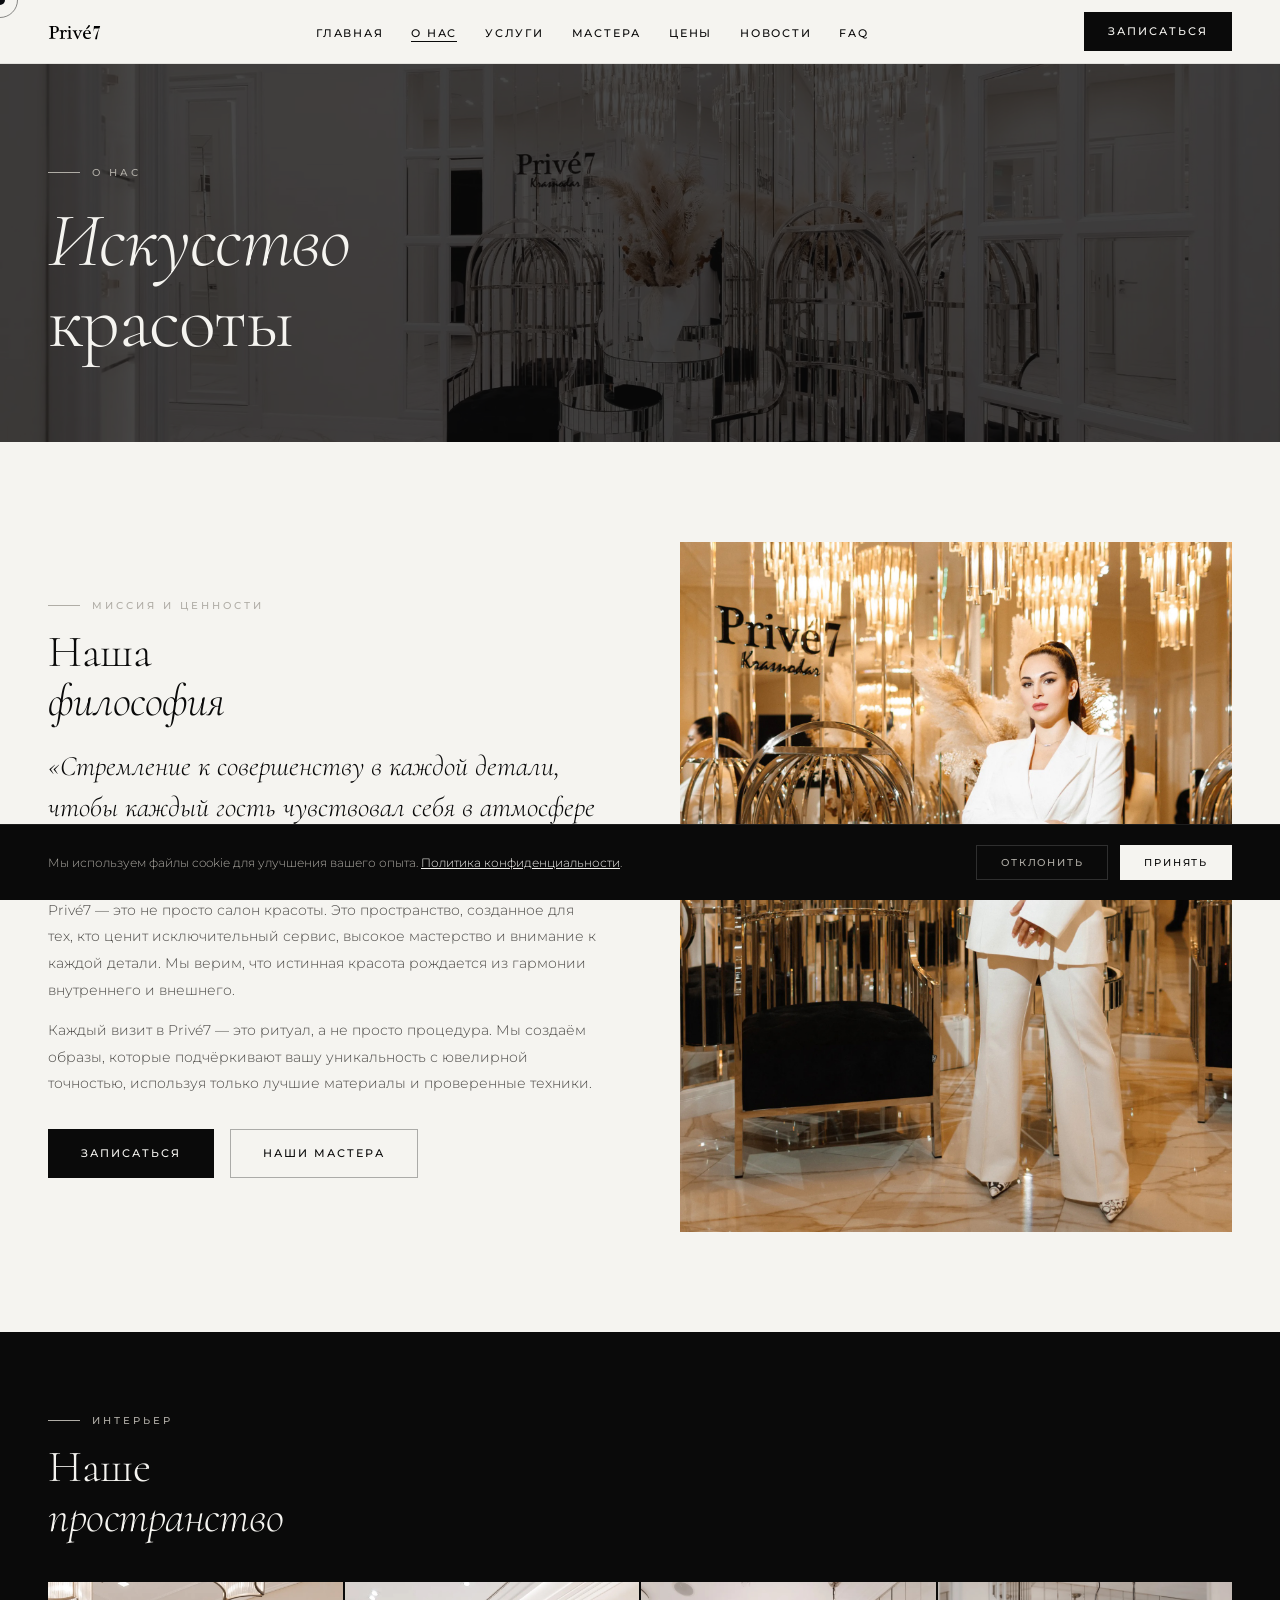
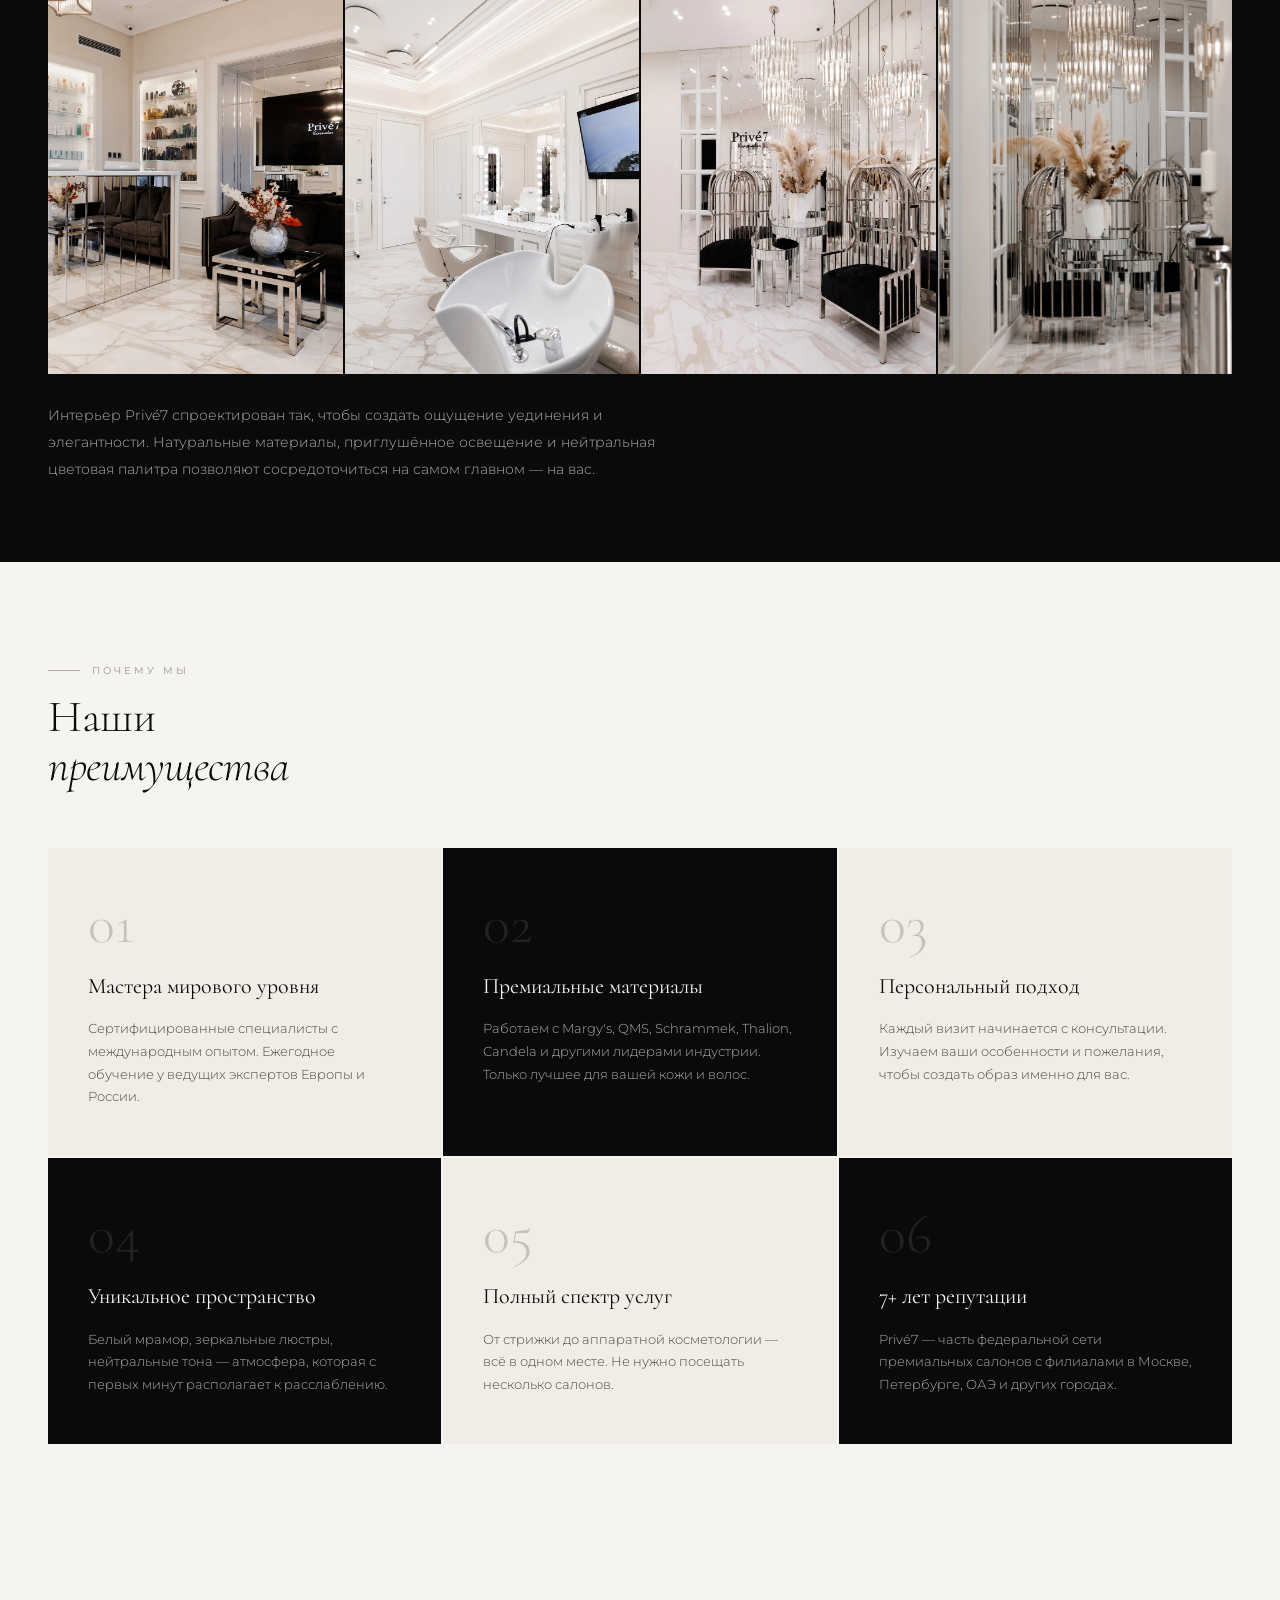
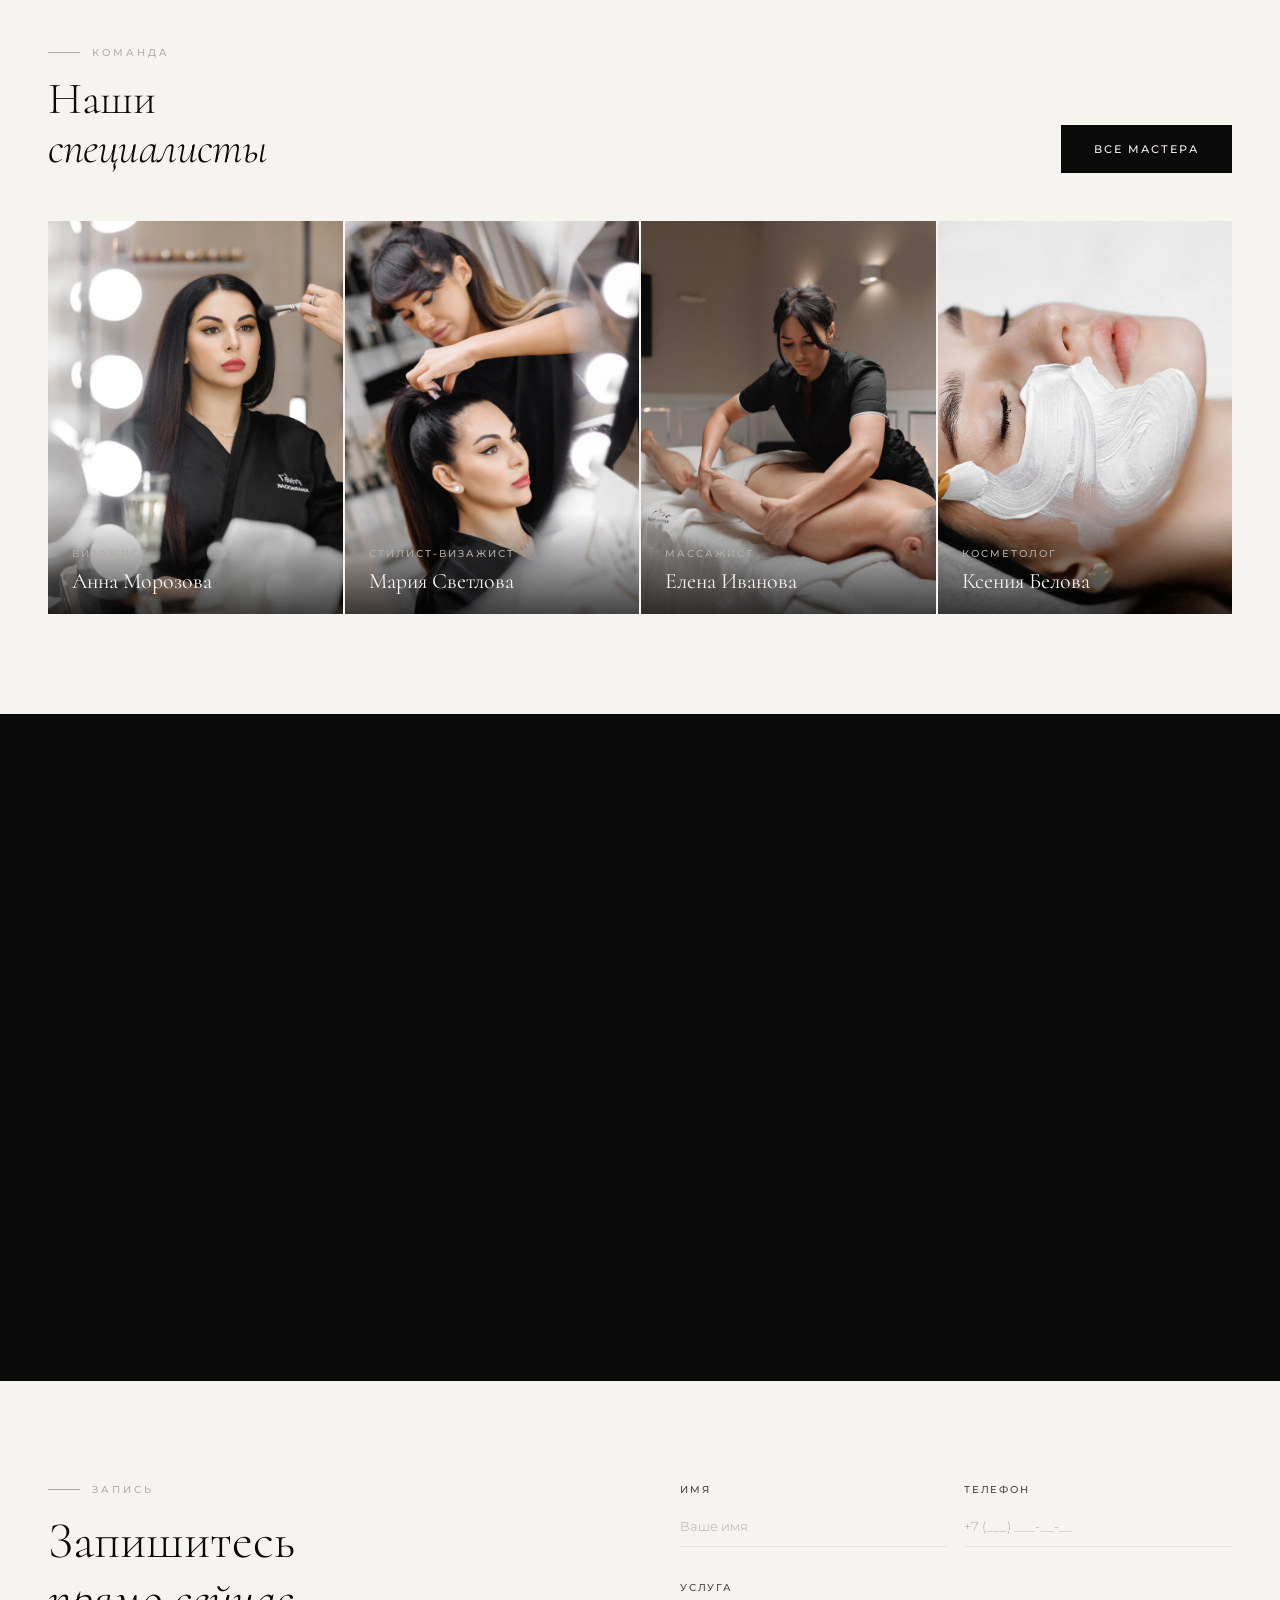
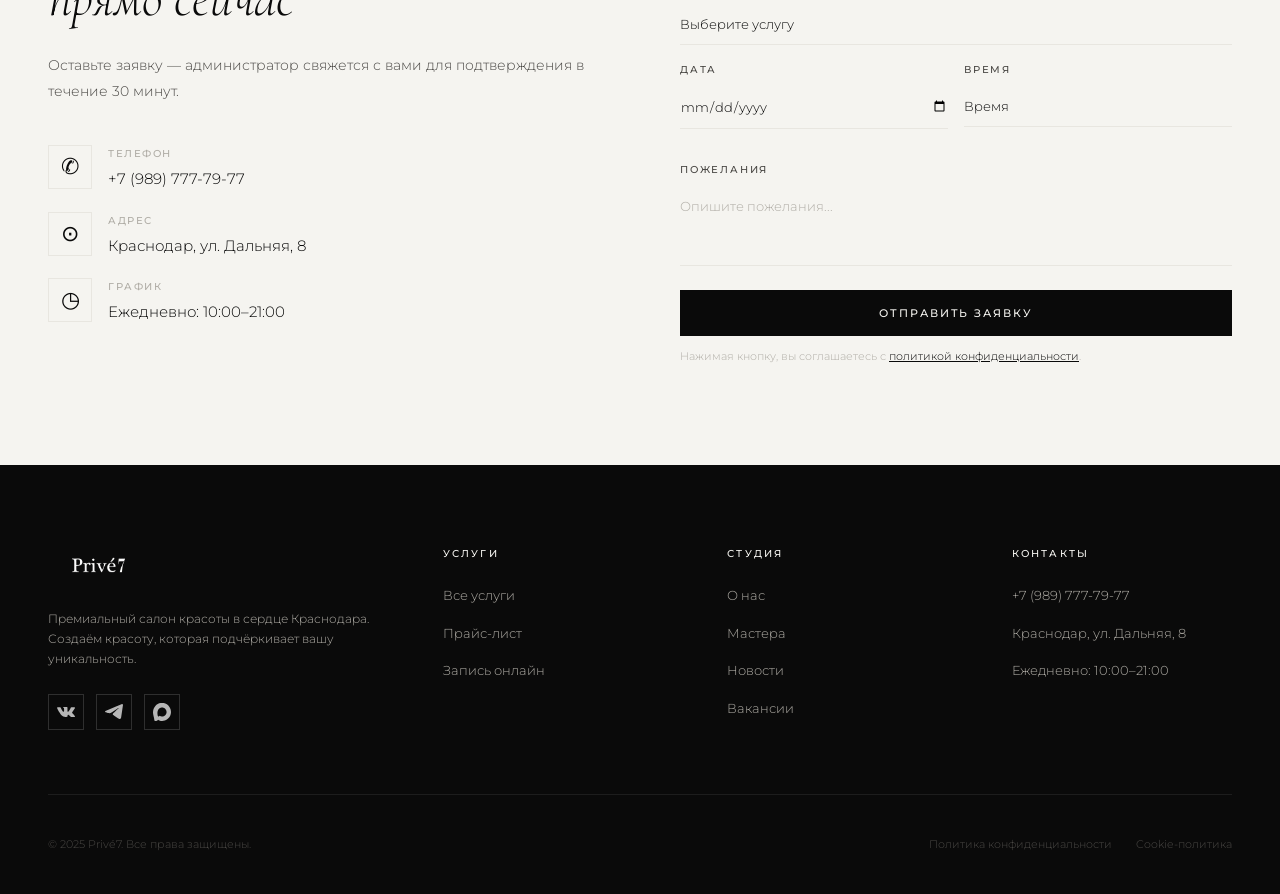
==== about.html @ 71dfdce8 "init commit" ====
<!DOCTYPE html>
<html lang="ru">
<head>
<meta charset="UTF-8"><meta name="viewport" content="width=device-width, initial-scale=1.0">
<title>О нас — Privé7 Краснодар</title>
<link rel="preconnect" href="https://fonts.googleapis.com"><link rel="preconnect" href="https://fonts.gstatic.com" crossorigin><link href="https://fonts.googleapis.com/css2?family=Cormorant:ital,wght@0,300;0,400;0,500;0,600;1,300;1,400;1,500&family=Montserrat:wght@300;400;500;600&family=Dancing+Script:wght@400;500&display=swap" rel="stylesheet">
<link rel="stylesheet" href="styles/main.css">
<link rel="stylesheet" href="styles/about.css">
</head>
<body>
<div class="cursor" id="cursor"></div>
<div class="cursor-follower" id="cursorFollower"></div>
<div class="cookie-banner" id="cookieBanner">
  <p class="cookie-text">Мы используем файлы cookie для улучшения вашего опыта. <a href="#" onclick="openPrivacy(event)">Политика конфиденциальности</a>.</p>
  <div class="cookie-actions">
    <button class="cookie-decline" onclick="declineCookies()">Отклонить</button>
    <button class="cookie-accept" onclick="acceptCookies()">Принять</button>
  </div>
</div>
<nav id="navbar">
  <a href="index.html" class="nav-logo-link"><img src="assets/icons/logo_black.svg" alt="Privé7" class="nav-logo-img"/></a>
  <ul class="nav-links"><li><a href="index.html">Главная</a></li><li><a href="about.html" class="active">О нас</a></li><li><a href="services.html">Услуги</a></li><li><a href="masters.html">Мастера</a></li><li><a href="https://prive7.shop">Цены</a></li><li><a href="news.html">Новости</a></li><li><a href="index.html#faq">FAQ</a></li></ul>
  <a href="#booking" class="nav-cta">Записаться</a>
  <div class="mobile-toggle" id="mobileToggle"><span></span><span></span><span></span></div>
</nav>
<div class="mobile-menu" id="mobileMenu">
  <ul class="mobile-menu-links"><li><a href="index.html">Главная</a></li><li><a href="about.html" class="active">О нас</a></li><li><a href="services.html">Услуги</a></li><li><a href="masters.html">Мастера</a></li><li><a href="https://prive7.shop">Цены</a></li><li><a href="news.html">Новости</a></li><li><a href="index.html#faq">FAQ</a></li></ul>
  <div class="mobile-menu-bottom">
    <a href="#booking" class="mobile-menu-cta">Записаться</a>
    <div class="mobile-menu-contact"><a href="tel:+79897777977">+7 (989) 777-79-77</a>Краснодар, ул. Дальняя, 8<br>Ежедневно: 10:00–21:00</div>
  </div>
</div>

<section class="page-hero">
  <img class="page-hero-bg" src="assets/images/p04.png" alt=""/>
  <div class="page-hero-content">
    <div class="page-hero-label">О нас</div>
    <h1 class="page-hero-h1"><em>Искусство</em><br>красоты</h1>
  </div>
</section>

<section class="mission">
  <div class="fade-up">
    <div class="section-label">Миссия и ценности</div>
    <h2 class="section-heading" style="margin-bottom:20px">Наша<br><em style="font-style:italic;font-family:'Cormorant',serif;">философия</em></h2>
    <p class="mission-quote">«Стремление к совершенству в каждой детали, чтобы каждый гость чувствовал себя в атмосфере абсолютного комфорта и эстетики»</p>
    <p class="mission-text">Privé7 — это не просто салон красоты. Это пространство, созданное для тех, кто ценит исключительный сервис, высокое мастерство и внимание к каждой детали. Мы верим, что истинная красота рождается из гармонии внутреннего и внешнего.</p>
    <p class="mission-text">Каждый визит в Privé7 — это ритуал, а не просто процедура. Мы создаём образы, которые подчёркивают вашу уникальность с ювелирной точностью, используя только лучшие материалы и проверенные техники.</p>
    <div style="margin-top:32px;display:flex;gap:16px;flex-wrap:wrap">
      <a href="#booking" class="btn-dark">Записаться</a>
      <a href="masters.html" class="btn-outline-dark">Наши мастера</a>
    </div>
  </div>
  <div class="mission-image fade-up" style="transition-delay:.15s"><img src="assets/images/p05.png" alt="" style="object-position:center top"/></div>
</section>

<section class="interior">
  <div class="fade-up">
    <div class="section-label light">Интерьер</div>
    <h2 class="section-heading light">Наше<br><em style="font-style:italic;font-family:'Cormorant',serif;">пространство</em></h2>
  </div>
  <div class="interior-grid">
    <div class="interior-item fade-up"><img src="assets/images/n07.png" alt=""/></div>
    <div class="interior-item fade-up" style="transition-delay:.08s"><img src="assets/images/n06.png" alt=""/></div>
    <div class="interior-item fade-up" style="transition-delay:.16s"><img src="assets/images/p04.png" alt=""/></div>
    <div class="interior-item fade-up" style="transition-delay:.24s"><img src="assets/images/p02.png" alt=""/></div>
  </div>
  <p class="interior-text fade-up">Интерьер Privé7 спроектирован так, чтобы создать ощущение уединения и элегантности. Натуральные материалы, приглушённое освещение и нейтральная цветовая палитра позволяют сосредоточиться на самом главном — на вас.</p>
</section>

<section class="advantages">
  <div class="fade-up">
    <div class="section-label">Почему мы</div>
    <h2 class="section-heading">Наши<br><em style="font-style:italic;font-family:'Cormorant',serif;">преимущества</em></h2>
  </div>
  <div class="adv-grid">
    <div class="adv-card fade-up"><div class="adv-num">01</div><div class="adv-title">Мастера мирового уровня</div><div class="adv-text">Сертифицированные специалисты с международным опытом. Ежегодное обучение у ведущих экспертов Европы и России.</div></div>
    <div class="adv-card dark fade-up" style="transition-delay:.08s"><div class="adv-num">02</div><div class="adv-title">Премиальные материалы</div><div class="adv-text">Работаем с Margy's, QMS, Schrammek, Thalion, Candela и другими лидерами индустрии. Только лучшее для вашей кожи и волос.</div></div>
    <div class="adv-card fade-up" style="transition-delay:.16s"><div class="adv-num">03</div><div class="adv-title">Персональный подход</div><div class="adv-text">Каждый визит начинается с консультации. Изучаем ваши особенности и пожелания, чтобы создать образ именно для вас.</div></div>
    <div class="adv-card dark fade-up"><div class="adv-num">04</div><div class="adv-title">Уникальное пространство</div><div class="adv-text">Белый мрамор, зеркальные люстры, нейтральные тона — атмосфера, которая с первых минут располагает к расслаблению.</div></div>
    <div class="adv-card fade-up" style="transition-delay:.08s"><div class="adv-num">05</div><div class="adv-title">Полный спектр услуг</div><div class="adv-text">От стрижки до аппаратной косметологии — всё в одном месте. Не нужно посещать несколько салонов.</div></div>
    <div class="adv-card dark fade-up" style="transition-delay:.16s"><div class="adv-num">06</div><div class="adv-title">7+ лет репутации</div><div class="adv-text">Privé7 — часть федеральной сети премиальных салонов с филиалами в Москве, Петербурге, ОАЭ и других городах.</div></div>
  </div>
</section>

<section class="masters-section">
  <div class="masters-section-header fade-up">
    <div><div class="section-label">Команда</div><h2 class="section-heading">Наши<br><em style="font-style:italic;font-family:'Cormorant',serif;">специалисты</em></h2></div>
    <a href="masters.html" class="btn-dark">Все мастера</a>
  </div>
  <div class="masters-grid">
    <div class="master-card fade-up"><img class="master-photo" src="assets/images/p12.png" alt="Анна Морозова"/><div class="master-overlay"><div class="master-role">Визажист</div><div class="master-name">Анна Морозова</div></div></div>
<div class="master-card fade-up" style="transition-delay:0.08s"><img class="master-photo" src="assets/images/n04.png" alt="Мария Светлова"/><div class="master-overlay"><div class="master-role">Стилист-визажист</div><div class="master-name">Мария Светлова</div></div></div>
<div class="master-card fade-up" style="transition-delay:0.16s"><img class="master-photo" src="assets/images/p11.png" alt="Елена Иванова"/><div class="master-overlay"><div class="master-role">Массажист</div><div class="master-name">Елена Иванова</div></div></div>
<div class="master-card fade-up" style="transition-delay:0.24s"><img class="master-photo" src="assets/images/n05.png" alt="Ксения Белова"/><div class="master-overlay"><div class="master-role">Косметолог</div><div class="master-name">Ксения Белова</div></div></div>

  </div>
</section>

<section class="join-section" id="join">
  <div class="fade-up">
    <div class="section-label light">Карьера</div>
    <h2 class="join-title">Стать частью<br><em>команды</em></h2>
    <p class="join-text">Мы всегда ищем талантливых специалистов, которые разделяют нашу философию. Стремление к совершенству и любовь к своему делу — главные требования.</p>
    <p class="join-text" style="margin-top:12px">Отправьте резюме и портфолио — ответим в течение 2 рабочих дней.</p>
  </div>
  <div class="form-dark fade-up" style="transition-delay:.15s">
    <div class="form-row">
      <div class="form-group"><label class="form-label">Имя</label><input class="form-input" type="text" placeholder="Ваше имя"/></div>
      <div class="form-group"><label class="form-label">Телефон</label><input class="form-input" type="tel" placeholder="+7 (___) ___-__-__"/></div>
    </div>
    <div class="form-group"><label class="form-label">Специализация</label>
      <select class="form-select"><option value="" disabled selected>Выберите специализацию</option>
        <option>Парикмахер / Стилист</option><option>Визажист</option>
        <option>Мастер маникюра</option><option>Косметолог</option>
        <option>Массажист</option><option>Администратор</option><option>Другое</option>
      </select>
    </div>
    <div class="form-group"><label class="form-label">Опыт работы</label>
      <select class="form-select"><option value="" disabled selected>Стаж</option>
        <option>До 1 года</option><option>1–3 года</option><option>3–5 лет</option><option>Более 5 лет</option>
      </select>
    </div>
    <div class="form-group"><label class="form-label">О себе / портфолио</label><textarea class="form-textarea" placeholder="Расскажите о себе или оставьте ссылку..."></textarea></div>
    <button class="form-submit" onclick="submitForm(this)">Отправить заявку</button>
    <p class="form-note" style="color:var(--gray-dark)">Нажимая кнопку, вы соглашаетесь с <a href="#" onclick="openPrivacy(event)" style="color:var(--white)">политикой конфиденциальности</a>.</p>
  </div>
</section>

<section class="booking" id="booking">
  <div class="fade-up">
    <div class="section-label">Запись</div>
    <h2 class="booking-h">Запишитесь<br><em>прямо сейчас</em></h2>
    <p class="booking-intro">Оставьте заявку — администратор свяжется с вами для подтверждения в течение 30 минут.</p>
    <div class="contact-details">
      <div class="contact-item"><div class="contact-icon">✆</div><div><div class="contact-label">Телефон</div><div class="contact-value"><a href="tel:+79897777977">+7 (989) 777-79-77</a></div></div></div>
      <div class="contact-item"><div class="contact-icon">⊙</div><div><div class="contact-label">Адрес</div><div class="contact-value">Краснодар, ул. Дальняя, 8</div></div></div>
      <div class="contact-item"><div class="contact-icon">◷</div><div><div class="contact-label">График</div><div class="contact-value">Ежедневно: 10:00–21:00</div></div></div>
    </div>
  </div>
  <div class="fade-up" style="transition-delay:.15s">
    <div class="form-row">
      <div class="form-group"><label class="form-label">Имя</label><input class="form-input" type="text" placeholder="Ваше имя"/></div>
      <div class="form-group"><label class="form-label">Телефон</label><input class="form-input" type="tel" placeholder="+7 (___) ___-__-__"/></div>
    </div>
    <div class="form-group"><label class="form-label">Услуга</label>
      <select class="form-select"><option value="" disabled selected>Выберите услугу</option>
        <option>Макияж</option><option>Парикмахерский зал</option><option>Ногтевой сервис</option>
        <option>Брови и ресницы</option><option>Лазерная эпиляция</option>
        <option>Аппаратная косметология</option><option>Эстетическая косметология</option>
        <option>Инъекционная косметология</option><option>Тело</option>
      </select>
    </div>
    <div class="form-row">
      <div class="form-group"><label class="form-label">Дата</label><input class="form-input" type="date"/></div>
      <div class="form-group"><label class="form-label">Время</label>
        <select class="form-select"><option value="" disabled selected>Время</option>
          <option>10:00</option><option>11:00</option><option>12:00</option><option>13:00</option>
          <option>14:00</option><option>15:00</option><option>16:00</option><option>17:00</option>
          <option>18:00</option><option>19:00</option><option>20:00</option>
        </select>
      </div>
    </div>
    <div class="form-group"><label class="form-label">Пожелания</label><textarea class="form-textarea" placeholder="Опишите пожелания..."></textarea></div>
    <button class="form-submit" onclick="submitForm(this)">Отправить заявку</button>
    <p class="form-note">Нажимая кнопку, вы соглашаетесь с <a href="#" onclick="openPrivacy(event)">политикой конфиденциальности</a>.</p>
  </div>
</section>
<footer>
  <div class="footer-top">
    <div>
      <a href="index.html" class="footer-logo-link"><img src="assets/icons/logo_white.svg" alt="Privé7" class="footer-logo-img"/></a>
      <p class="footer-tagline">Премиальный салон красоты в сердце Краснодара. Создаём красоту, которая подчёркивает вашу уникальность.</p>
      <div class="footer-social">
        <a href="#" class="social-link"><img src="assets/icons/vk.svg" alt="VK"/></a>
        <a href="#" class="social-link"><img src="assets/icons/tg.svg" alt="TG"/></a>
        <a href="#" class="social-link"><img src="assets/icons/max.svg" alt="MAX"/></a>
      </div>
    </div>
    <div>
      <div class="footer-col-title">Услуги</div>
      <ul class="footer-links">
        <li><a href="services.html">Все услуги</a></li>
        <li><a href="https://prive7.shop" target="_blank">Прайс-лист</a></li>
        <li><a href="index.html#booking">Запись онлайн</a></li>
      </ul>
    </div>
    <div>
      <div class="footer-col-title">Студия</div>
      <ul class="footer-links">
        <li><a href="about.html">О нас</a></li>
        <li><a href="masters.html">Мастера</a></li>
        <li><a href="news.html">Новости</a></li>
        <li><a href="about.html">Вакансии</a></li>
      </ul>
    </div>
    <div>
      <div class="footer-col-title">Контакты</div>
      <ul class="footer-links">
        <li><a href="tel:+79897777977">+7 (989) 777-79-77</a></li>
        <li><a href="#">Краснодар, ул. Дальняя, 8</a></li>
        <li><a href="#">Ежедневно: 10:00–21:00</a></li>
      </ul>
    </div>
  </div>
  <div class="footer-bottom">
    <div class="footer-copy">© 2025 Privé7. Все права защищены.</div>
    <div class="footer-legal">
      <a href="#" onclick="openPrivacy(event)">Политика конфиденциальности</a>
      <a href="#" onclick="openPrivacy(event)">Cookie-политика</a>
    </div>
  </div>
</footer>
<div id="privacyPopup"><div class="privacy-inner">
  <button class="privacy-close" onclick="closePrivacy()">×</button>
  <h2 class="privacy-h">Политика конфиденциальности</h2>
  <p class="privacy-date">Последнее обновление: 1 января 2025</p>
  <div class="privacy-body">
    <p><strong>1. Общие положения</strong><br>Настоящая Политика определяет порядок обработки персональных данных пользователей сайта Privé7. Используя сайт, вы соглашаетесь с её условиями.</p>
    <p><strong>2. Сбор данных</strong><br>Мы собираем: имя, телефон, email (при необходимости), дату записи. Данные собираются при заполнении форм.</p>
    <p><strong>3. Цели обработки</strong><br>Подтверждение записи, информирование об акциях (с согласия), улучшение сервиса, соблюдение законодательства РФ.</p>
    <p><strong>4. Хранение и защита</strong><br>Данные хранятся на защищённых серверах. Мы принимаем все необходимые меры против несанкционированного доступа.</p>
    <p><strong>5. Передача третьим лицам</strong><br>Данные не передаются третьим лицам без вашего согласия, кроме случаев, предусмотренных законодательством РФ.</p>
    <p><strong>6. Cookie</strong><br>Сайт использует cookie для улучшения пользовательского опыта. Можно отключить в настройках браузера.</p>
    <p><strong>7. Ваши права</strong><br>Вы вправе запросить, исправить или удалить данные. Обратитесь: +7 (989) 777-79-77, Краснодар, ул. Дальняя, 8.</p>
    <p style="margin-bottom:0"><strong>8. Контакты</strong><br>Privé7 Краснодар · ул. Дальняя, 8 · +7 (989) 777-79-77</p>
  </div>
</div></div>

<script>
// ── CURSOR ──────────────────────────────────────────
(function(){
  var c=document.getElementById('cursor'),f=document.getElementById('cursorFollower');
  if(!c||!f)return;
  var mx=0,my=0,fx=0,fy=0;
  document.addEventListener('mousemove',function(e){
    mx=e.clientX;my=e.clientY;
    c.style.left=mx+'px';c.style.top=my+'px';
    var el=document.elementFromPoint(mx,my);
    if(el&&el!==c&&el!==f){
      var bg=window.getComputedStyle(el).backgroundColor;
      var dark=['rgb(10, 10, 10)','rgb(0, 0, 0)','rgb(17, 17, 17)','rgb(26, 26, 26)'].includes(bg);
      f.style.borderColor=dark?'rgba(255,255,255,0.55)':'rgba(0,0,0,0.45)';
    }
  });
  (function af(){fx+=(mx-fx)*.12;fy+=(my-fy)*.12;f.style.left=fx+'px';f.style.top=fy+'px';requestAnimationFrame(af);})();
  document.querySelectorAll('a,button').forEach(function(el){
    el.addEventListener('mouseenter',function(){c.classList.add('hover');f.classList.add('hover');});
    el.addEventListener('mouseleave',function(){c.classList.remove('hover');f.classList.remove('hover');});
  });
})();

// ── NAVBAR SCROLL ────────────────────────────────────
var navbar=document.getElementById('navbar');
window.addEventListener('scroll',function(){navbar.classList.toggle('scrolled',window.scrollY>60);});

// ── FADE-UP ──────────────────────────────────────────
var fo=new IntersectionObserver(function(entries){entries.forEach(function(e){if(e.isIntersecting)e.target.classList.add('visible');});},{threshold:0.07});
document.querySelectorAll('.fade-up').forEach(function(el){fo.observe(el);});

// ── MOBILE MENU ──────────────────────────────────────
(function(){
  var t=document.getElementById('mobileToggle'),m=document.getElementById('mobileMenu');
  if(!t||!m)return;
  function doToggle(){
    var open=m.classList.contains('open');
    m.classList.toggle('open',!open);
    t.classList.toggle('open',!open);
    document.body.style.overflow=open?'':'hidden';
  }
  t.addEventListener('click',doToggle);
  t.addEventListener('touchend',function(e){e.preventDefault();doToggle();});
  m.querySelectorAll('a').forEach(function(a){
    a.addEventListener('click',function(){
      m.classList.remove('open');t.classList.remove('open');
      document.body.style.overflow='';
    });
  });
})();

// ── PRIVACY ──────────────────────────────────────────
function openPrivacy(e){if(e)e.preventDefault();document.getElementById('privacyPopup').style.display='flex';}
function closePrivacy(){document.getElementById('privacyPopup').style.display='none';}
document.addEventListener('click',function(e){if(e.target===document.getElementById('privacyPopup'))closePrivacy();});

// ── COOKIE ───────────────────────────────────────────
function acceptCookies(){document.getElementById('cookieBanner').classList.add('hidden');localStorage.setItem('cookiesAccepted','true');}
function declineCookies(){document.getElementById('cookieBanner').classList.add('hidden');localStorage.setItem('cookiesAccepted','false');}
if(localStorage.getItem('cookiesAccepted'))document.getElementById('cookieBanner').classList.add('hidden');

// ── FORM SUBMIT ──────────────────────────────────────
function submitForm(btn){
  var o=btn.textContent;btn.textContent='Отправляем...';btn.disabled=true;
  setTimeout(function(){btn.textContent='✓ Заявка отправлена';btn.style.background='#2a2a2a';
    setTimeout(function(){btn.textContent=o;btn.disabled=false;btn.style.background='';},3000);
  },1200);
}

// ── FAQ ───────────────────────────────────────────────
function toggleFaq(el){
  var item=el.parentElement,isOpen=item.classList.contains('open');
  document.querySelectorAll('.faq-item.open').forEach(function(i){i.classList.remove('open');});
  if(!isOpen)item.classList.add('open');
}
</script>
</body>
</html>
---- styles/main.css ----
:root{--black:#0a0a0a;--white:#f5f4f0;--pure-white:#fff;--gray-light:#e8e6e0;--gray-mid:#b0ada6;--gray-dark:#4a4845}
/* ─── RESET ───────────────────────────────── */
*,*::before,*::after{box-sizing:border-box;margin:0;padding:0}
html{scroll-behavior:auto}
body{font-family:'Montserrat',sans-serif;background:var(--white);color:var(--black);font-weight:300;font-size:15px;line-height:1.7;overflow-x:hidden}

/* ─── CURSOR (desktop only) ───────────────── */
@media(hover:hover){
  *{cursor:none!important}
  .cursor{position:fixed;width:10px;height:10px;background:#fff;border-radius:50%;pointer-events:none;z-index:99999;transform:translate(-50%,-50%);transition:width .25s,height .25s;mix-blend-mode:difference;top:0;left:0}
  .cursor-follower{position:fixed;width:36px;height:36px;border:1.5px solid rgba(0,0,0,.45);border-radius:50%;pointer-events:none;z-index:99998;transform:translate(-50%,-50%);opacity:1;transition:width .3s,height .3s,border-color .2s;top:0;left:0}
  .cursor.hover{width:6px;height:6px}
  .cursor-follower.hover{width:54px;height:54px}
}

/* ─── SCROLLBAR ───────────────────────────── */
::-webkit-scrollbar{width:4px}
::-webkit-scrollbar-track{background:transparent}
::-webkit-scrollbar-thumb{background:var(--black)}

/* ─── NAV ─────────────────────────────────── */
nav{position:fixed;top:0;left:0;right:0;z-index:100;display:flex;align-items:center;justify-content:space-between;padding:0 48px;height:64px;background:var(--white);border-bottom:1px solid rgba(0,0,0,.08);transition:background .4s}
nav.scrolled{background:rgba(245,244,240,.97);backdrop-filter:blur(12px)}
.nav-logo-link{display:flex;align-items:center;text-decoration:none}
.nav-logo-img{height:36px;width:auto;display:block}
.nav-links{display:flex;gap:28px;list-style:none}
.nav-links a{font-size:11px;font-weight:500;letter-spacing:.16em;text-transform:uppercase;color:var(--black);text-decoration:none;position:relative}
.nav-links a::after{content:'';position:absolute;bottom:-2px;left:0;right:0;height:1px;background:var(--black);transform:scaleX(0);transition:transform .3s;transform-origin:left}
.nav-links a:hover::after,.nav-links a.active::after{transform:scaleX(1)}
.nav-cta{font-size:11px;font-weight:500;letter-spacing:.18em;text-transform:uppercase;color:var(--white);background:var(--black);padding:10px 24px;text-decoration:none;transition:background .3s;white-space:nowrap}
.nav-cta:hover{background:var(--gray-dark)}

/* ─── MOBILE TOGGLE (hidden on desktop) ──── */
.mobile-toggle{display:none;flex-direction:column;gap:5px;padding:8px;background:none;border:none;z-index:200;cursor:pointer!important}
.mobile-toggle span{display:block;width:24px;height:1.5px;background:var(--black);transition:transform .35s,opacity .3s;transform-origin:center}
.mobile-toggle.open span:nth-child(1){transform:translateY(6.5px) rotate(45deg)}
.mobile-toggle.open span:nth-child(2){opacity:0;transform:scaleX(0)}
.mobile-toggle.open span:nth-child(3){transform:translateY(-6.5px) rotate(-45deg)}

/* ─── MOBILE MENU (hidden by default) ─────── */
.mobile-menu{position:fixed;top:64px;left:0;right:0;bottom:0;background:var(--white);z-index:99;flex-direction:column;padding:48px 32px;overflow-y:auto;transform:translateX(100%);transition:transform .4s cubic-bezier(.16,1,.3,1);display:flex;visibility:hidden}
.mobile-menu.open{transform:translateX(0);visibility:visible}
.mobile-menu-links{list-style:none;display:flex;flex-direction:column;flex:1}
.mobile-menu-links li{border-bottom:1px solid var(--gray-light)}
.mobile-menu-links a{display:block;padding:18px 0;font-family:'Cormorant',serif;font-size:30px;font-weight:300;color:var(--black);text-decoration:none;line-height:1.1}
.mobile-menu-links a.active{font-style:italic}
.mobile-menu-bottom{margin-top:36px;display:flex;flex-direction:column;gap:16px}
.mobile-menu-cta{font-size:11px;font-weight:500;letter-spacing:.18em;text-transform:uppercase;color:var(--white);background:var(--black);padding:16px 32px;text-decoration:none;text-align:center;display:block}
.mobile-menu-contact{font-size:13px;color:var(--gray-mid);font-weight:300;line-height:1.7}
.mobile-menu-contact a{color:var(--black);text-decoration:none;font-weight:500;display:block;font-size:15px;margin-bottom:4px}

/* ─── COOKIE BANNER ───────────────────────── */
.cookie-banner{position:fixed;bottom:0;left:0;right:0;background:var(--black);padding:20px 48px;display:flex;align-items:center;justify-content:space-between;gap:32px;z-index:1000;transform:translateY(0);transition:transform .5s;border-top:1px solid rgba(255,255,255,.08)}
.cookie-banner.hidden{transform:translateY(110%)}
.cookie-text{font-size:12px;color:var(--gray-mid);font-weight:300;line-height:1.6}
.cookie-text a{color:var(--white);text-decoration:underline}
.cookie-actions{display:flex;gap:12px;flex-shrink:0}
.cookie-accept{font-family:'Montserrat',sans-serif;font-size:10px;font-weight:500;letter-spacing:.18em;text-transform:uppercase;color:var(--black);background:var(--white);border:none;padding:10px 24px;cursor:auto}
.cookie-decline{font-family:'Montserrat',sans-serif;font-size:10px;font-weight:500;letter-spacing:.18em;text-transform:uppercase;color:var(--gray-mid);background:transparent;border:1px solid rgba(255,255,255,.15);padding:10px 24px;cursor:auto}

/* ─── FOOTER ──────────────────────────────── */
footer{background:var(--black);padding:80px 48px 40px}
.footer-top{display:grid;grid-template-columns:1.5fr 1fr 1fr 1fr;gap:64px;padding-bottom:64px;border-bottom:1px solid rgba(255,255,255,.08);margin-bottom:40px}
.footer-logo-link{display:inline-block;margin-bottom:16px;text-decoration:none}
.footer-logo-img{height:40px;width:auto;display:block}
.footer-tagline{font-size:12px;color:var(--gray-mid);line-height:1.7;font-weight:300;margin-bottom:24px}
.footer-social{display:flex;gap:12px}
.social-link{width:36px;height:36px;border:1px solid rgba(255,255,255,.15);display:flex;align-items:center;justify-content:center;text-decoration:none;transition:border-color .3s;padding:8px}
.social-link img{width:100%;height:100%;object-fit:contain;opacity:.7;transition:opacity .3s}
.social-link:hover{border-color:rgba(255,255,255,.5)}
.social-link:hover img{opacity:1}
.footer-col-title{font-size:10px;font-weight:500;letter-spacing:.22em;text-transform:uppercase;color:var(--white);margin-bottom:20px}
.footer-links{list-style:none;display:flex;flex-direction:column;gap:12px}
.footer-links a{font-size:13px;color:var(--gray-mid);text-decoration:none;font-weight:300;transition:color .3s}
.footer-links a:hover{color:var(--white)}
.footer-bottom{display:flex;justify-content:space-between;align-items:center;flex-wrap:wrap;gap:16px}
.footer-copy{font-size:11px;color:var(--gray-dark);font-weight:300}
.footer-legal{display:flex;gap:24px}
.footer-legal a{font-size:11px;color:var(--gray-dark);text-decoration:none;font-weight:300}
.footer-legal a:hover{color:var(--white)}

/* ─── ANIMATIONS ─────────────────────────── */
.fade-up{opacity:0;transform:translateY(28px);transition:opacity .8s ease,transform .8s ease}
.fade-up.visible{opacity:1;transform:translateY(0)}

/* ─── SECTION HELPERS ─────────────────────── */
.section-label{font-size:10px;font-weight:500;letter-spacing:.3em;text-transform:uppercase;color:var(--gray-mid);margin-bottom:14px;display:flex;align-items:center;gap:12px}
.section-label::before{content:'';display:block;width:32px;height:1px;background:currentColor}
.section-label.light{color:var(--gray-mid)}
.section-heading{font-family:'Cormorant',serif;font-size:clamp(32px,3.5vw,56px);font-weight:300;line-height:1.1;letter-spacing:-.01em}
.section-heading.light{color:var(--white)}

/* ─── BUTTONS ────────────────────────────── */
.btn-primary{font-size:11px;font-weight:500;letter-spacing:.18em;text-transform:uppercase;color:var(--black);background:var(--white);padding:14px 32px;text-decoration:none;transition:background .3s,transform .2s;display:inline-block}
.btn-primary:hover{background:var(--gray-light);transform:translateY(-1px)}
.btn-outline{font-size:11px;font-weight:500;letter-spacing:.18em;text-transform:uppercase;color:var(--white);background:transparent;border:1px solid rgba(255,255,255,.4);padding:14px 32px;text-decoration:none;transition:border-color .3s,background .3s;display:inline-block}
.btn-outline:hover{border-color:var(--white);background:rgba(255,255,255,.08)}
.btn-dark{font-size:11px;font-weight:500;letter-spacing:.18em;text-transform:uppercase;color:var(--white);background:var(--black);padding:14px 32px;text-decoration:none;transition:background .3s;display:inline-block;border:1px solid var(--black)}
.btn-dark:hover{background:var(--gray-dark)}
.btn-outline-dark{font-size:11px;font-weight:500;letter-spacing:.18em;text-transform:uppercase;color:var(--black);background:transparent;border:1px solid rgba(0,0,0,.3);padding:14px 32px;text-decoration:none;transition:border-color .3s;display:inline-block}
.btn-outline-dark:hover{border-color:var(--black)}

/* ─── FORMS ──────────────────────────────── */
.form-row{display:grid;grid-template-columns:1fr 1fr;gap:16px;margin-bottom:16px}
.form-group{display:flex;flex-direction:column;gap:8px;margin-bottom:16px}
.form-label{font-size:10px;font-weight:500;letter-spacing:.18em;text-transform:uppercase;color:var(--gray-dark)}
.form-input,.form-select,.form-textarea{font-family:'Montserrat',sans-serif;font-size:13px;font-weight:300;color:var(--black);background:transparent;border:none;border-bottom:1px solid var(--gray-light);padding:12px 0;outline:none;width:100%;transition:border-color .3s;appearance:none}
.form-input::placeholder,.form-textarea::placeholder{color:var(--gray-mid)}
.form-input:focus,.form-select:focus,.form-textarea:focus{border-bottom-color:var(--black)}
.form-textarea{resize:none;height:80px}
.form-submit{font-family:'Montserrat',sans-serif;font-size:11px;font-weight:500;letter-spacing:.18em;text-transform:uppercase;color:var(--white);background:var(--black);border:none;padding:16px 48px;width:100%;margin-top:8px;transition:background .3s,transform .2s}
.form-submit:hover{background:var(--gray-dark);transform:translateY(-1px)}
.form-note{font-size:11px;color:var(--gray-mid);margin-top:12px;font-weight:300;line-height:1.6}
.form-note a{color:var(--black);text-decoration:underline}

/* Dark form variant */
.form-dark .form-input,.form-dark .form-select,.form-dark .form-textarea{color:var(--white);border-bottom-color:rgba(255,255,255,.15)}
.form-dark .form-input::placeholder,.form-dark .form-textarea::placeholder{color:var(--gray-dark)}
.form-dark .form-input:focus,.form-dark .form-select:focus,.form-dark .form-textarea:focus{border-bottom-color:var(--white)}
.form-dark .form-select option{background:var(--black)}
.form-dark .form-submit{color:var(--black);background:var(--white)}
.form-dark .form-submit:hover{background:var(--gray-light)}
.form-dark .form-note a{color:var(--white)}
.form-dark .form-label{color:var(--gray-dark)}

/* ─── PAGE HERO ──────────────────────────── */
.page-hero{margin-top:64px;background:var(--black);padding:100px 48px 80px;position:relative;overflow:hidden}
.page-hero-bg{position:absolute;inset:0;width:100%;height:100%;object-fit:cover;opacity:.25}
.page-hero-content{position:relative;z-index:2;max-width:700px}
.page-hero-label{font-size:10px;font-weight:500;letter-spacing:.3em;text-transform:uppercase;color:var(--gray-mid);margin-bottom:20px;display:flex;align-items:center;gap:12px}
.page-hero-label::before{content:'';display:block;width:32px;height:1px;background:var(--gray-mid)}
.page-hero-h1{font-family:'Cormorant',serif;font-size:clamp(48px,6vw,88px);font-weight:300;line-height:1.05;color:var(--white);letter-spacing:-.02em}
.page-hero-h1 em{font-style:italic}
.page-hero-sub{font-size:14px;color:var(--gray-mid);margin-top:24px;font-weight:300;max-width:500px;line-height:1.75}

/* ─── PRIVACY POPUP ──────────────────────── */
#privacyPopup{display:none;position:fixed;inset:0;z-index:9000;background:rgba(0,0,0,.6);backdrop-filter:blur(4px);align-items:center;justify-content:center}
.privacy-inner{background:var(--white);max-width:680px;width:90%;max-height:82vh;overflow-y:auto;padding:48px;position:relative}
.privacy-close{position:absolute;top:20px;right:24px;background:none;border:none;font-size:28px;color:var(--black);line-height:1;font-family:sans-serif}
.privacy-h{font-family:'Cormorant',serif;font-size:32px;font-weight:400;margin-bottom:8px}
.privacy-date{font-size:11px;color:var(--gray-mid);margin-bottom:28px;font-weight:300}
.privacy-body{font-size:13px;color:var(--gray-dark);line-height:1.85;font-weight:300}
.privacy-body p{margin-bottom:16px}
.privacy-body strong{font-weight:500;color:var(--black)}

/* ─── TABLET 1024px ──────────────────────── */
@media(max-width:1024px){
  nav{padding:0 24px}
  a,button,input,select,textarea{cursor:auto!important}
  .nav-links,.nav-cta{display:none}
  .mobile-toggle{display:flex}
  .cursor,.cursor-follower{display:none!important}
  footer{padding:60px 24px 32px}
  .footer-top{grid-template-columns:1fr 1fr;gap:40px}
  .cookie-banner{padding:20px 24px}
}

/* ─── MOBILE 768px ───────────────────────── */
@media(max-width:768px){
  nav{height:56px}
  .nav-logo-img{height:28px}
  .mobile-menu{top:56px}
  .page-hero{margin-top:56px;padding:60px 20px 48px}
  .section-heading{font-size:clamp(26px,7vw,40px)}
  .footer-top{grid-template-columns:1fr;gap:28px}
  .footer-bottom{flex-direction:column;align-items:flex-start;gap:8px}
  .footer-legal{flex-direction:column;gap:6px}
  .cookie-banner{flex-direction:column;padding:16px 20px;gap:12px;align-items:flex-start}
  .cookie-actions{width:100%;display:flex}
  .cookie-accept,.cookie-decline{flex:1;text-align:center}
  .form-row{grid-template-columns:1fr}
  .btn-primary,.btn-outline,.btn-dark,.btn-outline-dark{width:100%;text-align:center;box-sizing:border-box}
  #privacyPopup .privacy-inner{padding:28px 20px;max-height:90vh}
}


  /* MASTERS SECTION (shared) */
  .masters-section{padding:100px 48px}
  .masters-section-header{display:flex;align-items:flex-end;justify-content:space-between;margin-bottom:48px;flex-wrap:wrap;gap:24px}
  .masters-grid{display:grid;grid-template-columns:repeat(4,1fr);gap:2px}
  .master-card{position:relative;overflow:hidden}
  .master-photo{width:100%;aspect-ratio:3/4;object-fit:cover;display:block;transition:transform 6s ease}
  .master-card:hover .master-photo{transform:scale(1.04)}
  .master-overlay{position:absolute;bottom:0;left:0;right:0;background:linear-gradient(to top,rgba(0,0,0,.78),transparent);padding:32px 24px 28px;transform:translateY(8px);transition:transform .4s}
  .master-card:hover .master-overlay{transform:translateY(0)}
  .master-role{font-size:10px;font-weight:500;letter-spacing:.2em;text-transform:uppercase;color:var(--gray-mid);margin-bottom:6px}
  .master-name{font-family:'Cormorant',serif;font-size:22px;font-weight:400;color:var(--white);line-height:1.2}
  .master-spec{font-size:12px;color:var(--gray-mid);margin-top:4px;font-weight:300}

  /* JOIN / CAREER FORM */
  .join-section{padding:100px 48px;background:var(--black);display:grid;grid-template-columns:1fr 1fr;gap:80px;align-items:start}
  .join-title{font-family:'Cormorant',serif;font-size:clamp(32px,3.5vw,52px);font-weight:300;line-height:1.15;margin-top:12px;color:var(--white)}
  .join-title em{font-style:italic}
  .join-text{font-size:14px;color:var(--gray-mid);line-height:1.85;font-weight:300;margin-top:20px}

  /* BOOKING STRIP */
  .booking-strip{padding:80px 48px;display:grid;grid-template-columns:1fr 1fr;gap:80px;align-items:center}
  .booking-strip-h{font-family:'Cormorant',serif;font-size:clamp(28px,3.5vw,48px);font-weight:300;line-height:1.2;margin-top:12px}
  .booking-strip-h em{font-style:italic}
  .booking-strip-sub{font-size:14px;color:var(--gray-dark);margin-top:12px;font-weight:300;line-height:1.8}
  .contact-details{display:flex;flex-direction:column;gap:20px}
  .contact-item{display:flex;gap:16px;align-items:flex-start}
  .contact-icon{width:44px;height:44px;border:1px solid var(--gray-light);display:flex;align-items:center;justify-content:center;flex-shrink:0;font-size:22px;line-height:1}
  .contact-label{font-size:10px;font-weight:500;letter-spacing:.15em;text-transform:uppercase;color:var(--gray-mid);margin-bottom:4px}
  .contact-value{font-size:15px;color:var(--black);font-weight:300}
  .contact-value a{color:inherit;text-decoration:none}
  .contact-value a:hover{text-decoration:underline}

  /* TABLET */
  @media(max-width:1024px){
    .masters-section{padding:64px 24px}
    .masters-grid{grid-template-columns:repeat(2,1fr)}
    .join-section{grid-template-columns:1fr;gap:48px;padding:64px 24px}
    .booking-strip{grid-template-columns:1fr;gap:40px;padding:64px 24px}
  }
  /* MOBILE */
  @media(max-width:768px){
    .page-hero{margin-top:56px;padding:56px 20px 44px}
    .page-hero-h1{font-size:clamp(36px,10vw,64px)}
    .masters-section{padding:56px 20px}
    .masters-section-header{flex-direction:column;align-items:flex-start}
    .masters-grid{grid-template-columns:repeat(2,1fr)}
    .join-section{padding:56px 20px}
    .booking-strip{padding:56px 20px}
  }
  @media(max-width:480px){
    .masters-grid{grid-template-columns:1fr}
  }
---- styles/about.css ----
.mission{padding:100px 48px;display:grid;grid-template-columns:1fr 1fr;gap:80px;align-items:center}
  .mission-quote{font-family:'Cormorant',serif;font-size:clamp(20px,2.2vw,32px);font-weight:300;line-height:1.45;color:var(--black);margin-bottom:28px;font-style:italic}
  .mission-text{font-size:14px;line-height:1.9;color:var(--gray-dark);font-weight:300;margin-bottom:14px}
  .mission-image{overflow:hidden;aspect-ratio:4/5}
  .mission-image img{width:100%;height:100%;object-fit:cover;transition:transform 1s ease;display:block}
  .mission-image:hover img{transform:scale(1.04)}
  .philosophy-sec{background:var(--black);padding:100px 48px;display:grid;grid-template-columns:1fr 1fr;gap:80px;align-items:center}
  .philosophy-img{overflow:hidden;aspect-ratio:3/4}
  .philosophy-img img{width:100%;height:100%;object-fit:cover;transition:transform 1s ease;display:block}
  .philosophy-img:hover img{transform:scale(1.04)}
  .philosophy-accent{font-family:'Dancing Script',cursive;font-size:clamp(24px,2.8vw,40px);color:var(--white);line-height:1.3;margin:20px 0 28px}
  .philosophy-txt{font-size:14px;color:var(--gray-mid);line-height:1.9;font-weight:300;margin-bottom:14px}
  .interior{padding:80px 48px;background:var(--black)}
  .interior-grid{display:grid;grid-template-columns:repeat(4,1fr);gap:2px;margin-top:40px}
  .interior-item{overflow:hidden;aspect-ratio:3/4}
  .interior-item img{width:100%;height:100%;object-fit:cover;transition:transform 1s ease;display:block}
  .interior-item:hover img{transform:scale(1.05)}
  .interior-text{font-size:14px;color:var(--gray-mid);line-height:1.9;font-weight:300;margin-top:28px;max-width:640px}
  .advantages{padding:100px 48px}
  .adv-grid{display:grid;grid-template-columns:repeat(3,1fr);gap:2px;margin-top:56px}
  .adv-card{padding:48px 40px;background:#f0ede7;transition:background .1s}
  .adv-card.dark{background:var(--black)}
  .adv-card:hover{background:#e8e4dd}
  .adv-card.dark:hover{background:#1a1a1a}
  .adv-num{font-family:'Cormorant',serif;font-size:56px;font-weight:300;line-height:1;color:rgba(0,0,0,.18);margin-bottom:16px}
  .adv-card.dark .adv-num{color:rgba(255,255,255,.1)}
  .adv-title{font-family:'Cormorant',serif;font-size:22px;font-weight:400;color:var(--black);margin-bottom:12px}
  .adv-card.dark .adv-title{color:var(--white)}
  .adv-text{font-size:13px;color:var(--gray-dark);line-height:1.75;font-weight:300}
  .adv-card.dark .adv-text{color:var(--gray-mid)}
  .booking{padding:100px 48px;background:var(--white);display:grid;grid-template-columns:1fr 1fr;gap:80px;align-items:start}
  .booking-h{font-family:'Cormorant',serif;font-size:clamp(32px,4vw,52px);font-weight:300;line-height:1.15;margin-top:12px}
  .booking-h em{font-style:italic}
  .booking-intro{font-size:14px;color:var(--gray-dark);line-height:1.85;margin:24px 0 40px;font-weight:300}
  .contact-icon{width:44px;height:44px;border:1px solid var(--gray-light);display:flex;align-items:center;justify-content:center;flex-shrink:0;font-size:22px;line-height:1}
  .contact-label{font-size:10px;font-weight:500;letter-spacing:.15em;text-transform:uppercase;color:var(--gray-mid);margin-bottom:4px}
  .contact-value{font-size:15px;color:var(--black);font-weight:300}
  .contact-value a{color:inherit;text-decoration:none}
  .contact-value a:hover{text-decoration:underline}
  @media(max-width:1024px){
    .booking{grid-template-columns:1fr;gap:48px;padding:64px 24px}
    .mission,.philosophy-sec{grid-template-columns:1fr;gap:48px}
    .mission-image,.philosophy-img{aspect-ratio:4/3}
    .interior{padding:64px 24px}
    .interior-grid{grid-template-columns:1fr 1fr}
    .advantages{padding:64px 24px}
    .adv-grid{grid-template-columns:1fr 1fr}
  }
  @media(max-width:768px){
    .mission,.philosophy-sec{padding:56px 20px}
    .interior{padding:56px 20px}
    .interior-item{aspect-ratio:3/4!important}
    .interior-grid{grid-template-columns:1fr 1fr}
    .interior-item{aspect-ratio:1/1}
    .advantages{padding:56px 20px}
    .adv-grid{grid-template-columns:1fr}
    .adv-card{padding:36px 28px}
  }
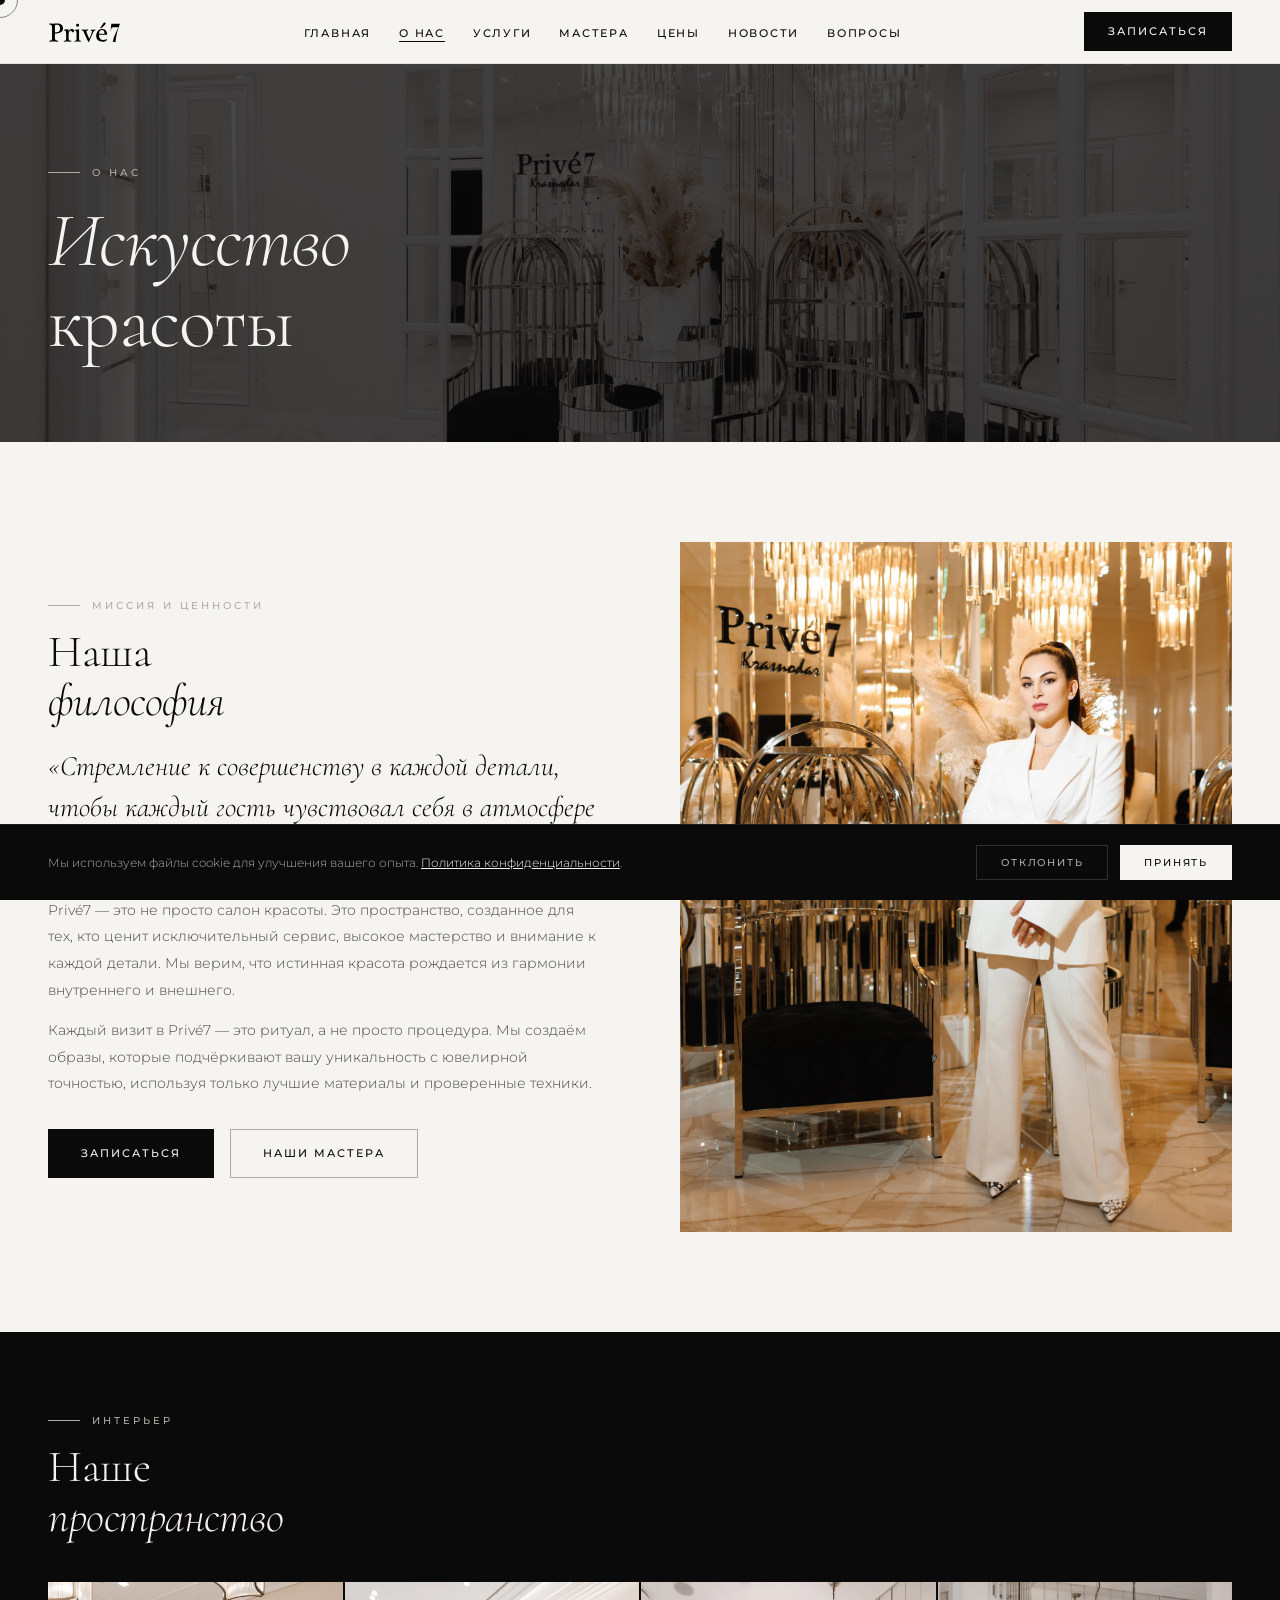
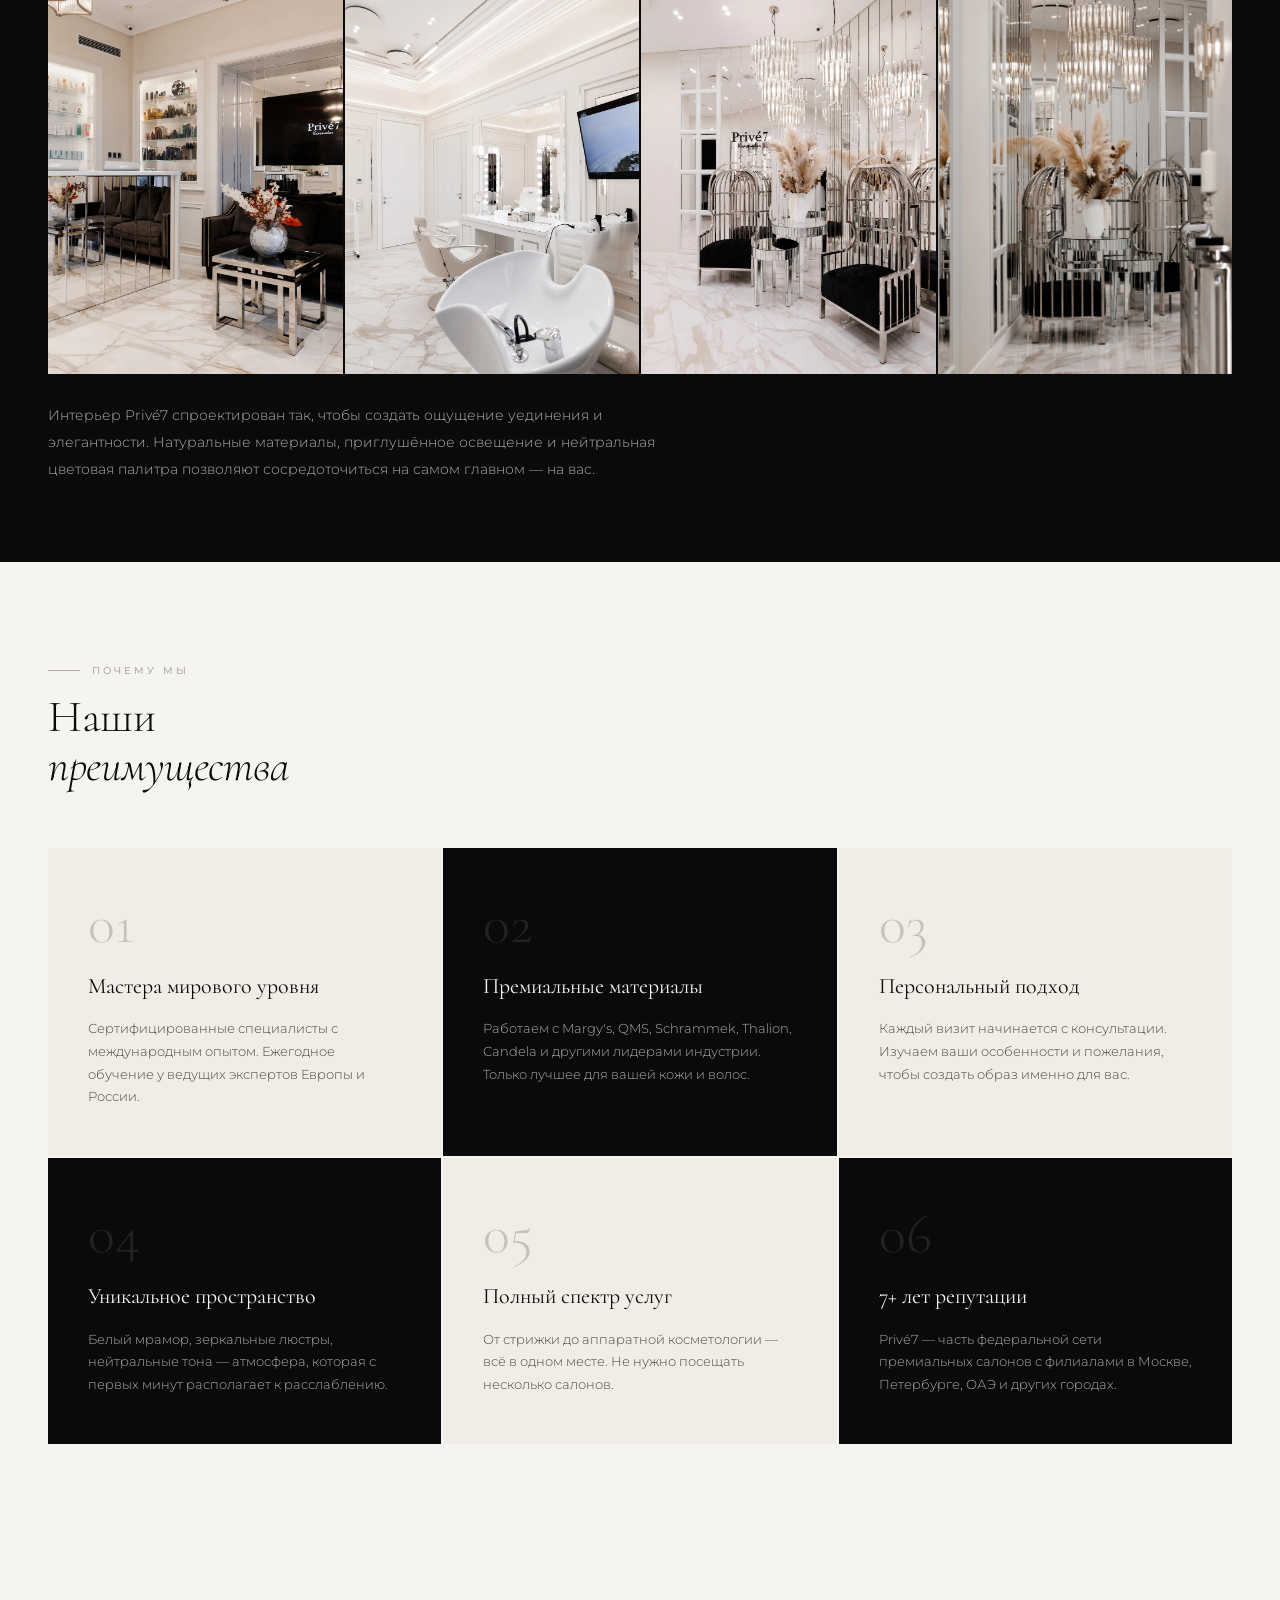
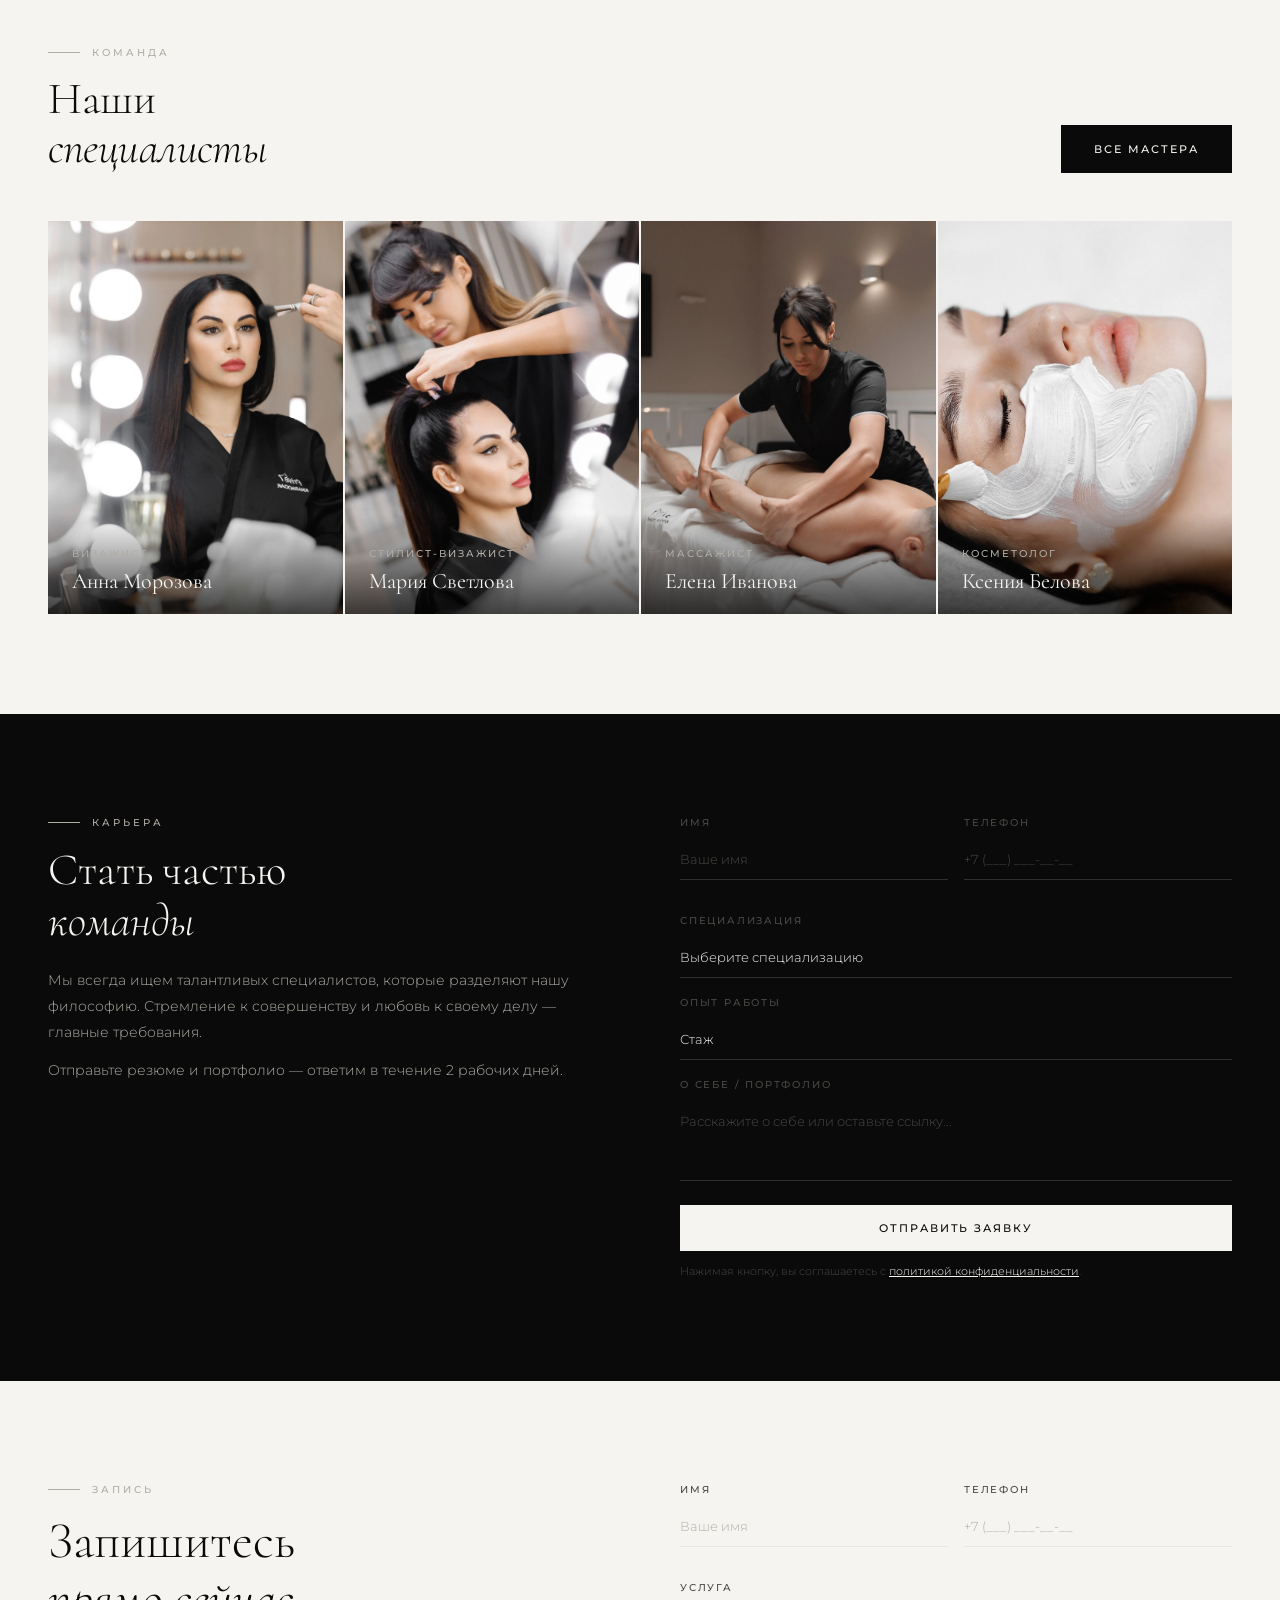
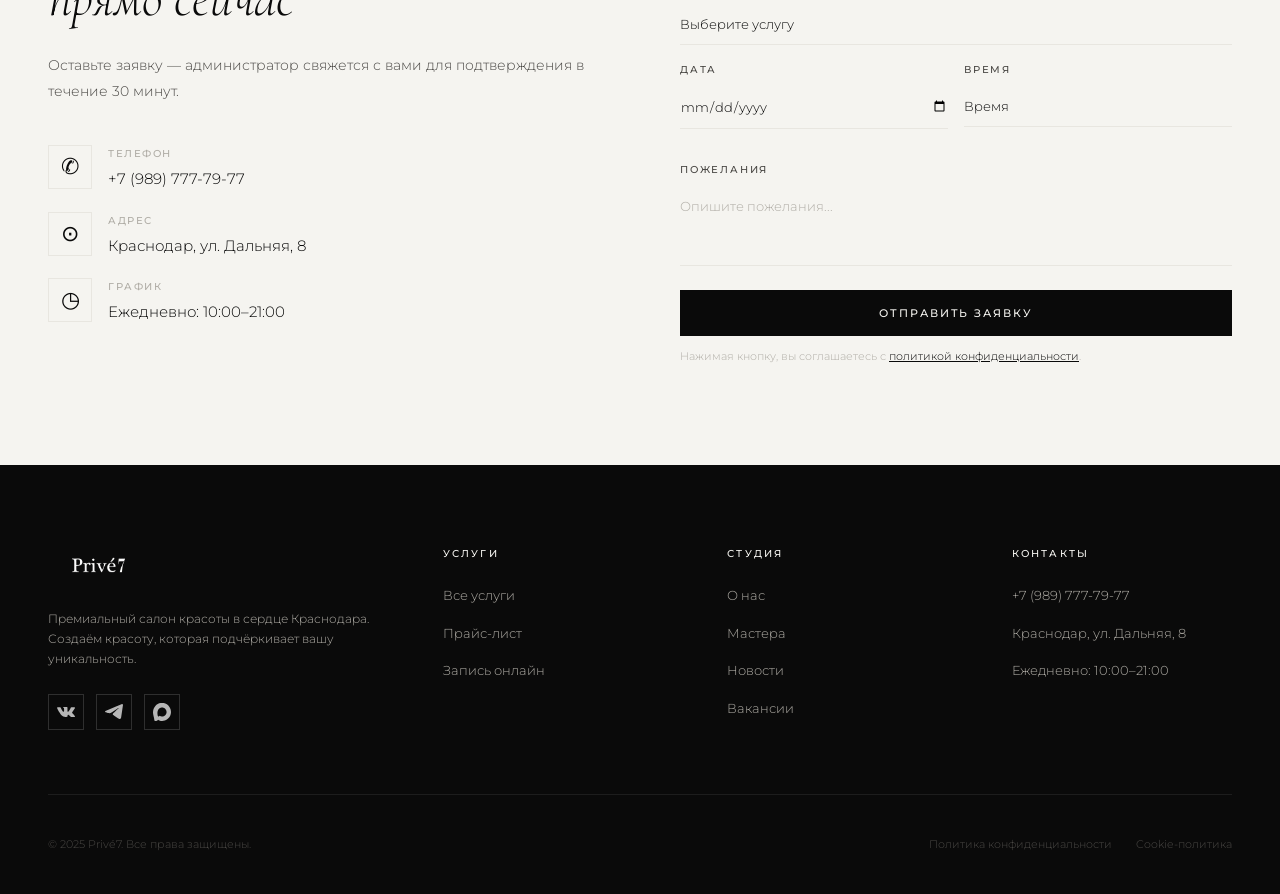
==== commit 3a4ffd6d: "Update about.html" ====
--- a/about.html
+++ b/about.html
@@ -19,12 +19,12 @@
 </div>
 <nav id="navbar">
   <a href="index.html" class="nav-logo-link"><img src="assets/icons/logo_black.svg" alt="Privé7" class="nav-logo-img"/></a>
-  <ul class="nav-links"><li><a href="index.html">Главная</a></li><li><a href="about.html" class="active">О нас</a></li><li><a href="services.html">Услуги</a></li><li><a href="masters.html">Мастера</a></li><li><a href="https://prive7.shop">Цены</a></li><li><a href="news.html">Новости</a></li><li><a href="index.html#faq">FAQ</a></li></ul>
+  <ul class="nav-links"><li><a href="index.html">Главная</a></li><li><a href="about.html" class="active">О нас</a></li><li><a href="services.html">Услуги</a></li><li><a href="masters.html">Мастера</a></li><li><a href="https://prive7.shop">Цены</a></li><li><a href="news.html">Новости</a></li><li><a href="index.html#faq">Вопросы</a></li></ul>
   <a href="#booking" class="nav-cta">Записаться</a>
   <div class="mobile-toggle" id="mobileToggle"><span></span><span></span><span></span></div>
 </nav>
 <div class="mobile-menu" id="mobileMenu">
-  <ul class="mobile-menu-links"><li><a href="index.html">Главная</a></li><li><a href="about.html" class="active">О нас</a></li><li><a href="services.html">Услуги</a></li><li><a href="masters.html">Мастера</a></li><li><a href="https://prive7.shop">Цены</a></li><li><a href="news.html">Новости</a></li><li><a href="index.html#faq">FAQ</a></li></ul>
+  <ul class="mobile-menu-links"><li><a href="index.html">Главная</a></li><li><a href="about.html" class="active">О нас</a></li><li><a href="services.html">Услуги</a></li><li><a href="masters.html">Мастера</a></li><li><a href="https://prive7.shop">Цены</a></li><li><a href="news.html">Новости</a></li><li><a href="index.html#faq">Вопросы</a></li></ul>
   <div class="mobile-menu-bottom">
     <a href="#booking" class="mobile-menu-cta">Записаться</a>
     <div class="mobile-menu-contact"><a href="tel:+79897777977">+7 (989) 777-79-77</a>Краснодар, ул. Дальняя, 8<br>Ежедневно: 10:00–21:00</div>
@@ -304,4 +304,4 @@
 }
 </script>
 </body>
-</html>+</html>
--- a/styles/main.css
+++ b/styles/main.css
@@ -22,7 +22,7 @@
 nav{position:fixed;top:0;left:0;right:0;z-index:100;display:flex;align-items:center;justify-content:space-between;padding:0 48px;height:64px;background:var(--white);border-bottom:1px solid rgba(0,0,0,.08);transition:background .4s}
 nav.scrolled{background:rgba(245,244,240,.97);backdrop-filter:blur(12px)}
 .nav-logo-link{display:flex;align-items:center;text-decoration:none}
-.nav-logo-img{height:36px;width:auto;display:block}
+.nav-logo-img{height:50px;width:auto;display:block}
 .nav-links{display:flex;gap:28px;list-style:none}
 .nav-links a{font-size:11px;font-weight:500;letter-spacing:.16em;text-transform:uppercase;color:var(--black);text-decoration:none;position:relative}
 .nav-links a::after{content:'';position:absolute;bottom:-2px;left:0;right:0;height:1px;background:var(--black);transform:scaleX(0);transition:transform .3s;transform-origin:left}
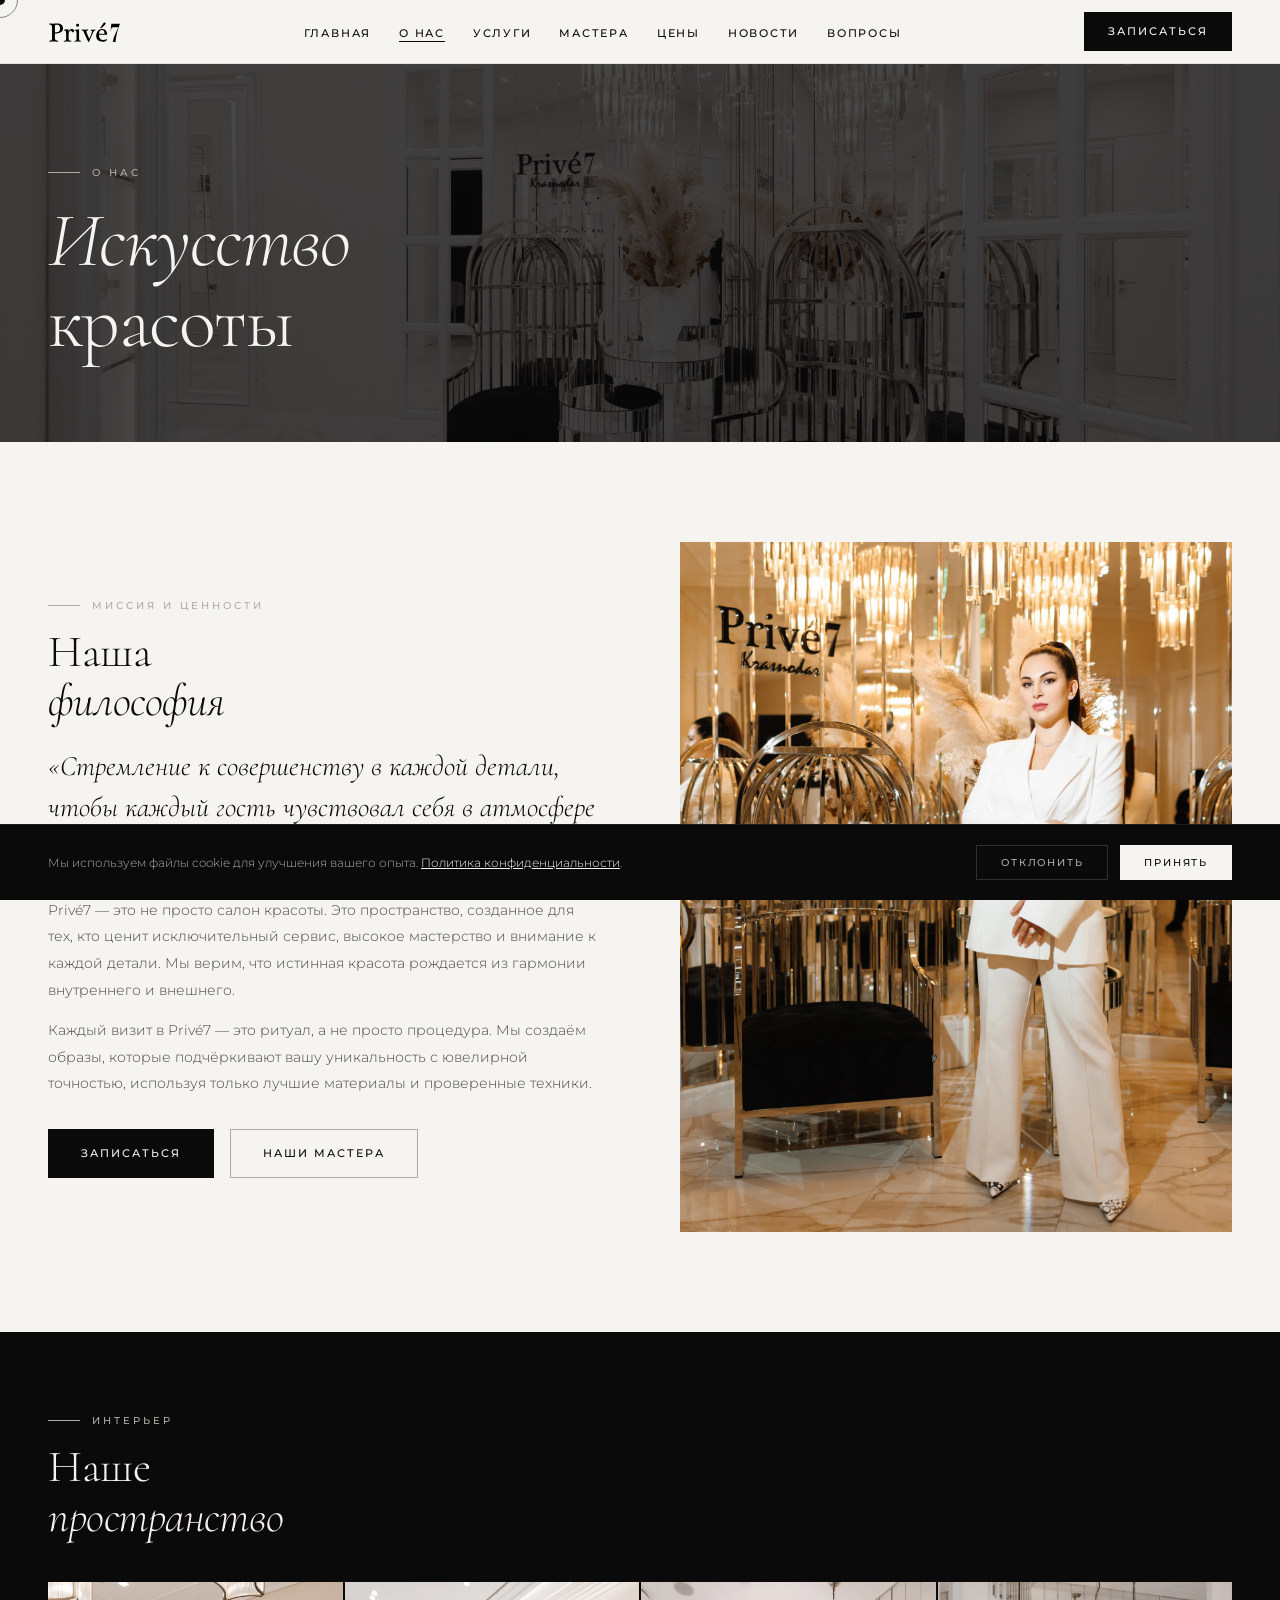
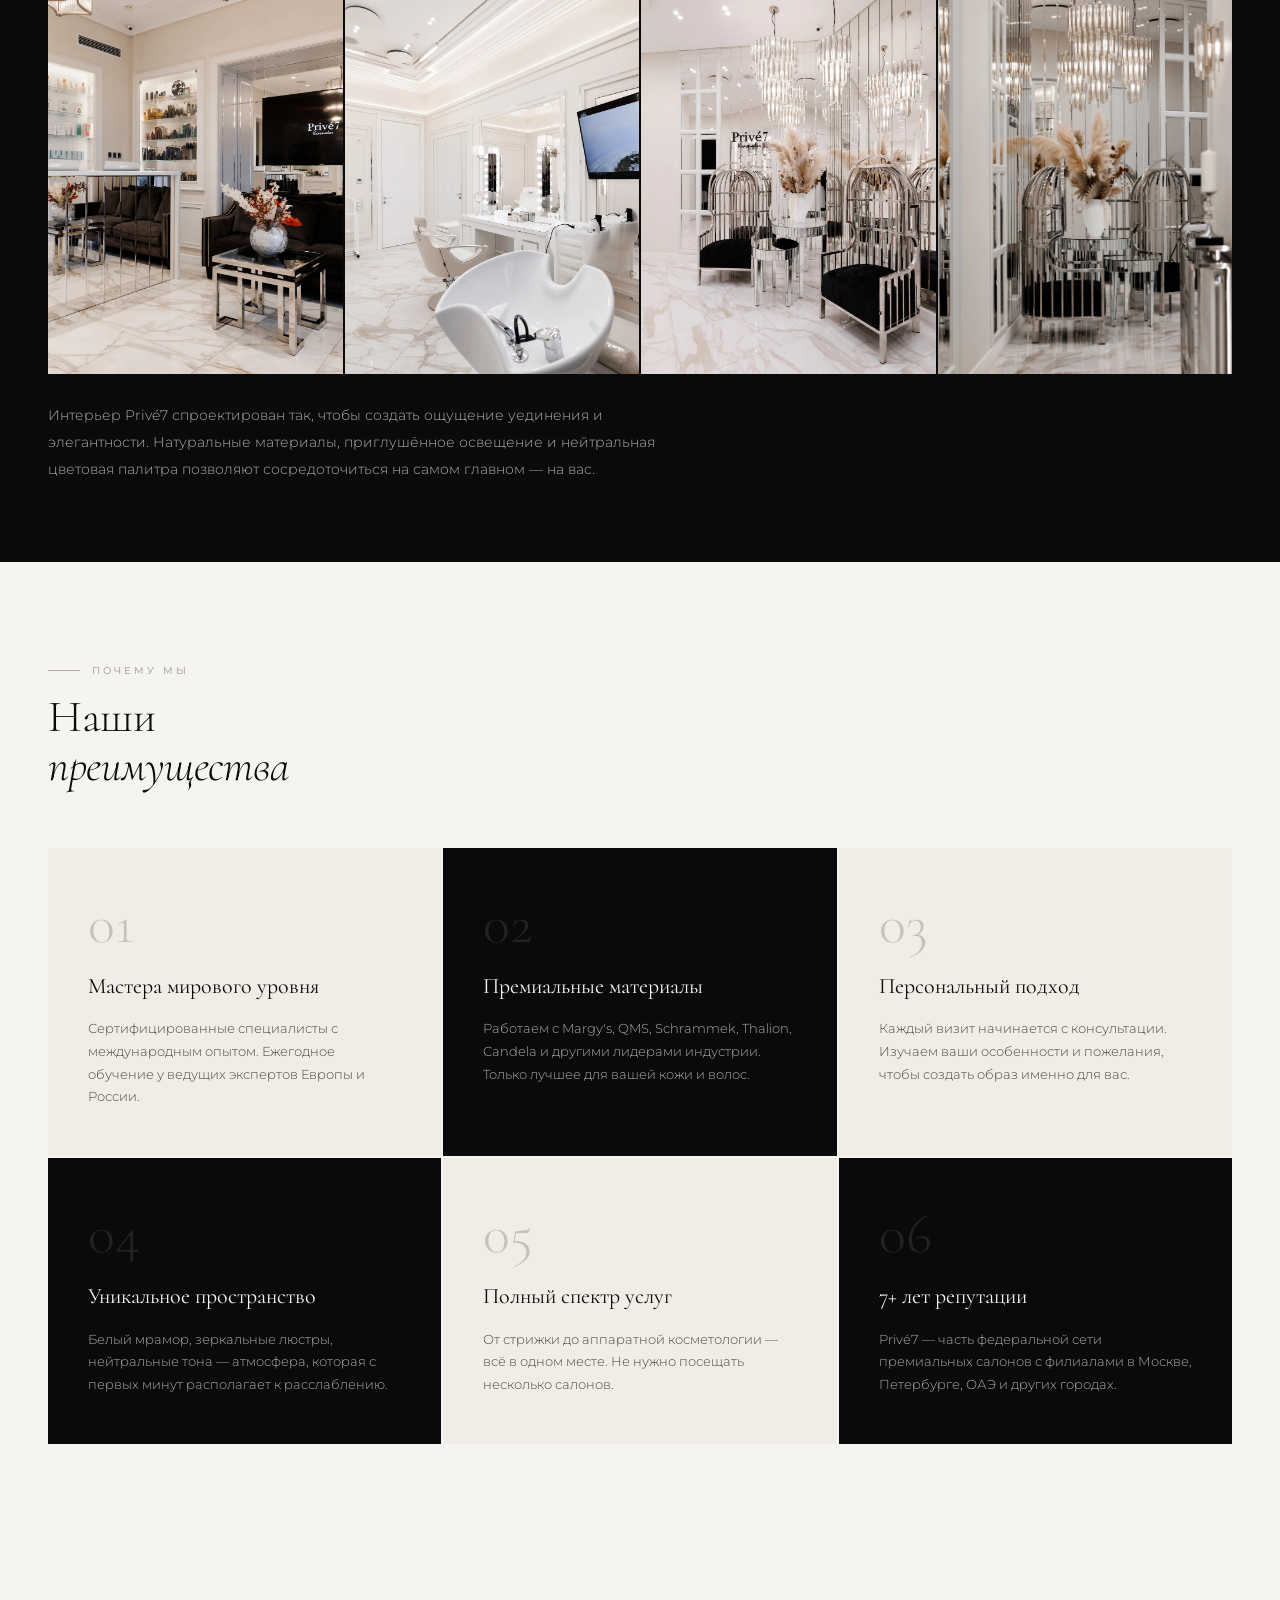
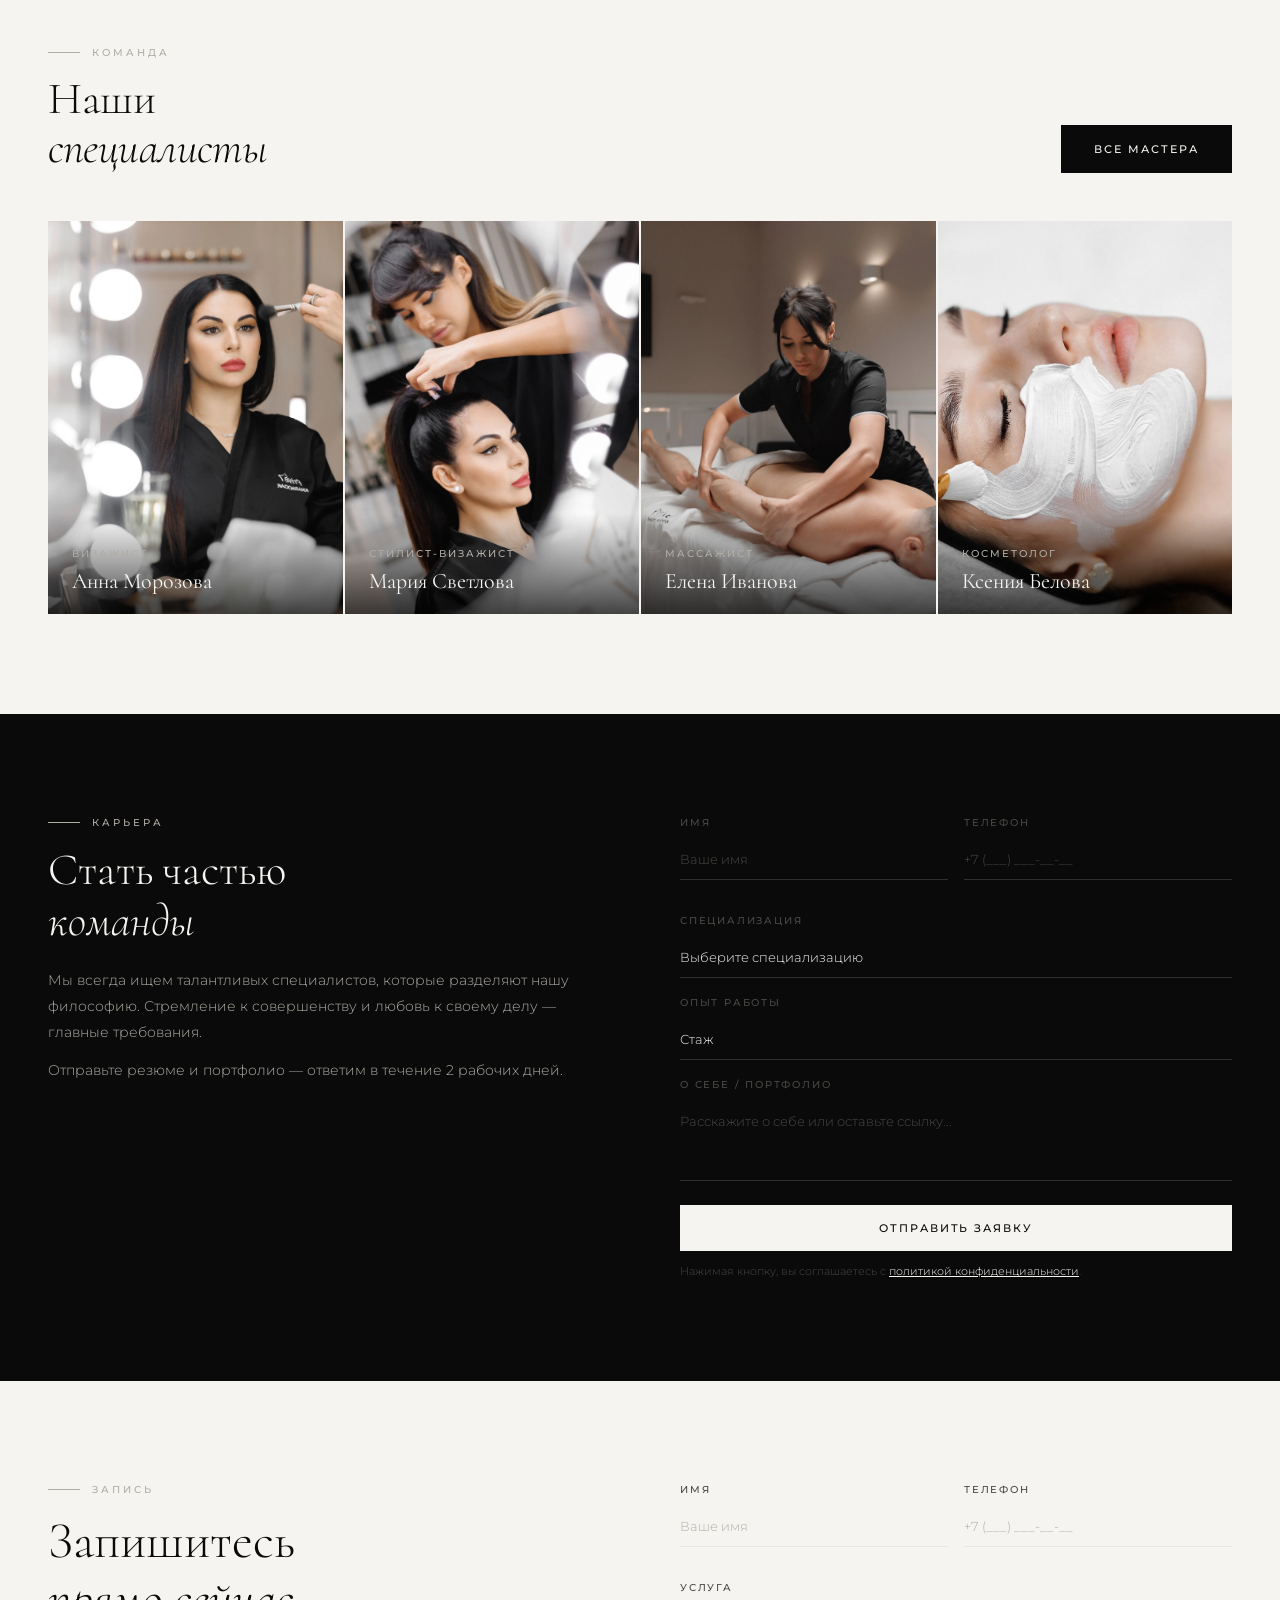
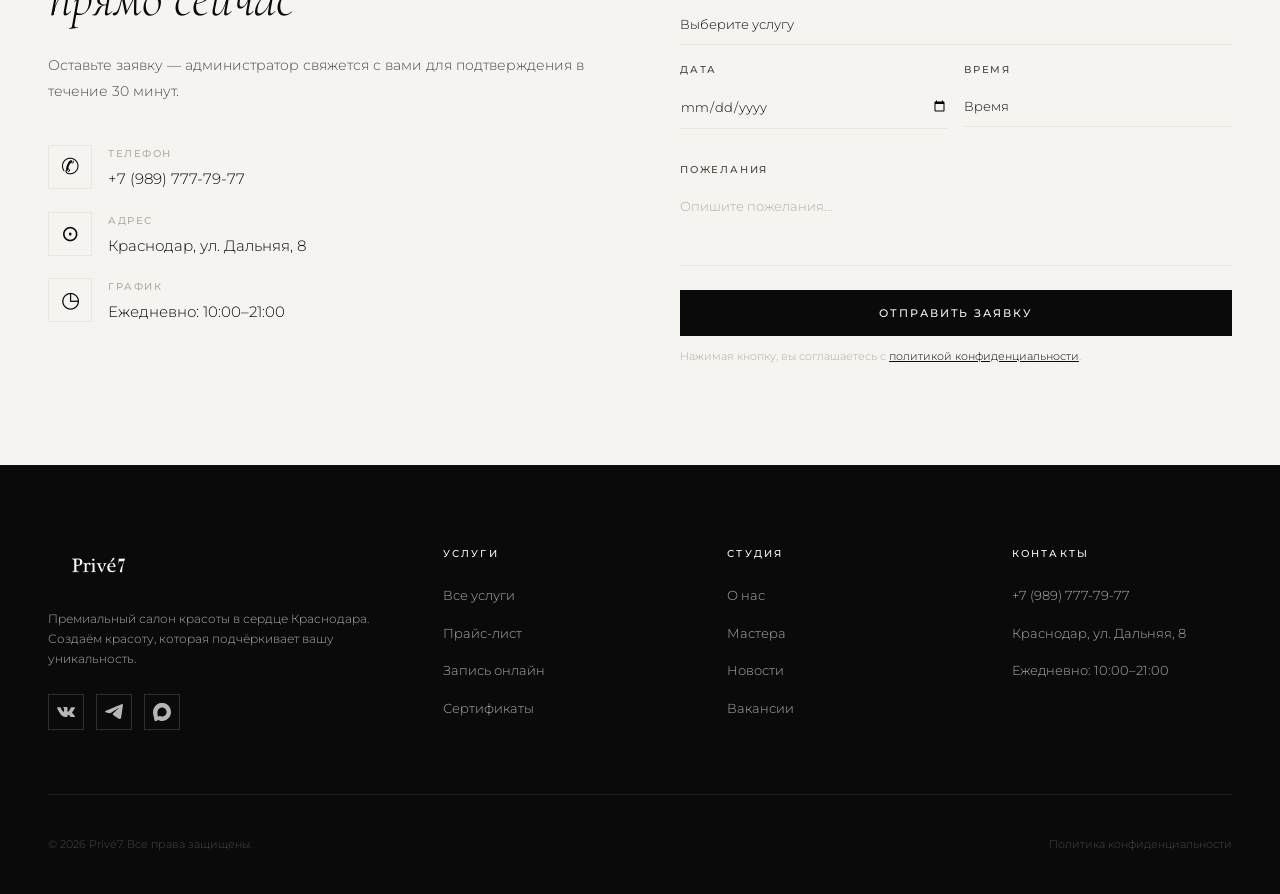
==== commit 775e890d: "Update about.html" ====
--- a/about.html
+++ b/about.html
@@ -183,6 +183,7 @@
         <li><a href="services.html">Все услуги</a></li>
         <li><a href="https://prive7.shop" target="_blank">Прайс-лист</a></li>
         <li><a href="index.html#booking">Запись онлайн</a></li>
+        <li><a href="#" onclick="openCert(event)">Сертификаты</a></li>
       </ul>
     </div>
     <div>
@@ -191,7 +192,7 @@
         <li><a href="about.html">О нас</a></li>
         <li><a href="masters.html">Мастера</a></li>
         <li><a href="news.html">Новости</a></li>
-        <li><a href="about.html">Вакансии</a></li>
+        <li><a href="about.html#join">Вакансии</a></li>
       </ul>
     </div>
     <div>
@@ -204,10 +205,9 @@
     </div>
   </div>
   <div class="footer-bottom">
-    <div class="footer-copy">© 2025 Privé7. Все права защищены.</div>
+    <div class="footer-copy">© 2026 Privé7. Все права защищены.</div>
     <div class="footer-legal">
       <a href="#" onclick="openPrivacy(event)">Политика конфиденциальности</a>
-      <a href="#" onclick="openPrivacy(event)">Cookie-политика</a>
     </div>
   </div>
 </footer>
@@ -216,14 +216,328 @@
   <h2 class="privacy-h">Политика конфиденциальности</h2>
   <p class="privacy-date">Последнее обновление: 1 января 2025</p>
   <div class="privacy-body">
-    <p><strong>1. Общие положения</strong><br>Настоящая Политика определяет порядок обработки персональных данных пользователей сайта Privé7. Используя сайт, вы соглашаетесь с её условиями.</p>
-    <p><strong>2. Сбор данных</strong><br>Мы собираем: имя, телефон, email (при необходимости), дату записи. Данные собираются при заполнении форм.</p>
-    <p><strong>3. Цели обработки</strong><br>Подтверждение записи, информирование об акциях (с согласия), улучшение сервиса, соблюдение законодательства РФ.</p>
-    <p><strong>4. Хранение и защита</strong><br>Данные хранятся на защищённых серверах. Мы принимаем все необходимые меры против несанкционированного доступа.</p>
-    <p><strong>5. Передача третьим лицам</strong><br>Данные не передаются третьим лицам без вашего согласия, кроме случаев, предусмотренных законодательством РФ.</p>
-    <p><strong>6. Cookie</strong><br>Сайт использует cookie для улучшения пользовательского опыта. Можно отключить в настройках браузера.</p>
-    <p><strong>7. Ваши права</strong><br>Вы вправе запросить, исправить или удалить данные. Обратитесь: +7 (989) 777-79-77, Краснодар, ул. Дальняя, 8.</p>
-    <p style="margin-bottom:0"><strong>8. Контакты</strong><br>Privé7 Краснодар · ул. Дальняя, 8 · +7 (989) 777-79-77</p>
+    <p><strong>1. ОБЩИЕ ПОЛОЖЕНИЯ</strong><br>1.1 Настоящая Политика конфиденциальности персональных данных клиентов и пользователей (далее также – «Субъект персональных данных») сервисов ООО «ПРИВЕ7» (далее также – «Политика») регулирует отношения, связанные с обработкой персональных данных, которые осуществляет ООО «ПРИВЕ7» (адрес: 119146, город Москва, Фрунзенская наб., д. 24, этаж/помещ. 1/1, ОГРН: 1137746312660, ИНН: 7701994480) (далее также – «Оператор») с использованием средств автоматизации, включая сайт в информационно-телекоммуникационной сети «Интернет» https://prive-7.ru/ (в том числе сайт https://www.yclients.com/, если переход на указанный сайт осуществлен через сайт https://prive-7.ru/, в том числе, но не ограничиваясь, https://n453474.yclients.com/, https://n379377.yclients.com/, https://n1360835.yclients.com/, https://n966899.yclients.com/, https://n409244.yclients.com/, https://b860090.yclients.com/ и https://n668277.yclients.com/) (далее также – «Сайт»).
+<br>1.2 Настоящая Политика разработана в соответствии с Федеральным законом от 27.07.2006 № 152-ФЗ «О персональных данных». Обработка персональных данных осуществляется на территории Российской Федерации.
+<br>1.3 Сайт может осуществлять обработку следующих персональных данных, а именно:
+• данных, указанных самим Субъектом персональных данных на Сайте: фамилия; имя; отчество; контактный номер телефона; адрес электронной почты; сведения, полученные при автоматизированной обработке персональных данных;
+• данных, которые автоматически передаются в процессе просмотра и при посещении страниц Сайта (cookie-файлы): URL страницы; реферер страницы; заголовок страницы; браузер и его версия; операционная система и ее версия; тип устройства; высота и ширина экрана; наличие cookie-файлов (включены, отключены или не поддерживаются); наличие JavaScript; часовой пояс; язык браузера; глубина цвета экрана; ширина и высота клиентской части окна браузера; пол и возраст посетителей; интересы посетителей; географические данные (страна, область, город, зона действия Генерального регламента о защите данных (General Data Protection Regulation, GDPR)); JavaScript-события (учет взаимодействий посетителя с Сайтом, в том числе использование на сайте методов JavaScript API, например, отправка формы, скроллинг страницы); параметры загрузки страницы (например, время до отрисовки и время ответа сервера); просмотр страницы; визит; переход по внешней ссылке; скачивание файла; отказ; время на сайте; глубина просмотра; правильность установления других cookie-файлов; сведения о том, включен ли у пользователя блокировщик рекламы; дата первого визита; клиентский идентификатор (Client ID), который определяет браузер, в котором посетитель просматривает Сайт.
+<br>1.4 Любые платежи, которые обрабатываются третьими лицами на Сайте, регулируются политикой конфиденциальности этих третьих лиц.
+<br>1.5 Оператор не осуществляет сбор и обработку персональных данных Субъекта персональных данных о его расовой, национальной принадлежности, политических взглядах, религиозных или философских убеждениях, частной жизни.
+<br>1.6 Персональные данные Субъекта персональных данных относятся к конфиденциальной информации ограниченного доступа.
+<br>1.7 Давая согласие на обработку персональных данных, Субъект персональных данных подтверждает, что является совершеннолетним.
+<br>1.8 Решение о предоставлении своих персональных данных и согласие на их обработку дано своей волей и в своем интересе. Отказ от предоставления своих персональных данных влечет невозможность для Оператора надлежаще оказывать услуги.
+<br>1.9 Оператор вправе время от времени по своему усмотрению вносить изменения в настоящую Политику и обязан уведомлять Субъекта персональных данных о существенных изменениях Политики. Существенность изменений определяется по усмотрению Оператора.</p>
+    <p><strong>2. ТЕРМИНЫ И ОПРЕДЕЛЕНИЯ</strong><br>Для целей применения и толкования настоящей Политики используются определенные ниже основные термины (если в Политике прямо не указано иное). В тексте Политики эти термины могут быть указаны с большой или маленькой буквы в единственном или множественном числе, а также в виде сокращений.
+Персональные данные – любая информация, относящаяся к прямо или косвенно определенному или определяемому физическому лицу (Субъекту персональных данных).
+Обработка персональных данных – любое действие (операция) или совокупность действий (операций), совершаемых с использованием средств автоматизации или без использования таких средств с персональными данными, включая сбор, запись, систематизацию, накопление, хранение, уточнение (обновление, изменение), извлечение, использование, передачу (распространение, предоставление, доступ), обезличивание, блокирование, удаление, уничтожение персональных данных.
+Автоматизированная обработка персональных данных – обработка персональных данных с помощью средств вычислительной техники.
+Распространение персональных данных — действия, направленные на раскрытие персональных данных неопределенному кругу лиц.
+Предоставление персональных данных – действия, направленные на раскрытие персональных данных определенному лицу или определенному кругу лиц.
+Блокирование персональных данных – временное прекращение обработки персональных данных (за исключением случаев, если обработка необходима для уточнения персональных данных).
+Уничтожение персональных данных – действия, в результате которых становится невозможным восстановить содержание персональных данных в информационной системе персональных данных и (или) в результате которых уничтожаются материальные носители персональных данных.
+Обезличивание персональных данных – действия, в результате которых становится невозможным без использования дополнительной информации определить принадлежность персональных данных конкретному Субъекту персональных данных.
+Информационная система персональных данных – совокупность содержащихся в базах данных персональных данных и обеспечивающих их обработку информационных технологий и технических средств.
+Трансграничная передача персональных данных – передача персональных данных на территорию иностранного государства органу власти иностранного государства, иностранному физическому лицу или иностранному юридическому лицу.
+Иные термины и определения, встречающиеся в настоящей Политике, подлежат толкованию в соответствии с положениями Федерального закона от 27.07.2006 № 152-ФЗ «О персональных данных».</p>
+    <p><strong>3. ЦЕЛИ ОБРАБОТКИ ПЕРСОНАЛЬНЫХ ДАННЫХ</strong><br>
+Оператор обрабатывает персональные данные Субъекта персональных данных в целях оказания услуг, указанных на Сайте, а также в следующих целях:
+• заключение, изменение, расторжение договоров, исполнение обязательств по заключенным договорам, а также выполнение соответствующих требований, предусмотренных законодательством Российской Федерации;
+• предоставление информации об оказываемых Оператором услугах, о разработке Оператором новых продуктов и услугах, информирование о предложениях по продуктам и услугам Оператора, проведение маркетинговых (рекламных) мероприятий;
+• формирование статистической отчетности, анализ эффективности Сайта, предоставление доступа к Сайту, его содержанию, к функционалу сервиса, для администрирования Сайта;
+• установление обратной связи, включая направление уведомлений и запросов, улучшение качества работы Сайта и его сервисов, удобства их использования и разработки новых сервисов и услуг;
+• предоставление эффективной клиентской и технической поддержки при возникновении проблем, связанных с использованием Сайта.</p>
+    <p><strong>4. УСЛОВИЯ ОБРАБОТКИ ПЕРСОНАЛЬНЫХ ДАННЫХ</strong><br>Обработка персональных данных осуществляется с соблюдением принципов и правил, предусмотренных законодательством Российской Федерации. Обработка персональных данных допускается в следующих случаях:
+• обработка персональных данных осуществляется с согласия Субъекта персональных данных на обработку его персональных данных;
+• обработка персональных данных необходима для исполнения договора, стороной которого либо выгодоприобретателем по которому является Субъект персональных данных, а также для заключения договора по инициативе Субъекта персональных данных или договора, по которому Субъект персональных данных будет являться выгодоприобретателем;
+• обработка персональных данных необходима для осуществления прав и законных интересов Оператора, третьих лиц и публичных интересов в случаях и с ограничениями, предусмотренными законодательством Российской Федерации;
+• обработка персональных данных осуществляется в отношении данных, подлежащих опубликованию или обязательному раскрытию в соответствии с законодательством Российской Федерации.
+<br>4.2 Оператор вправе поручить обработку персональных данных третьему лицу с согласия Субъекта персональных данных, если иное не предусмотрено законодательством Российской Федерации, на основании заключаемого с этим лицом договора.
+<br>4.3 В случае, если Оператор поручает обработку персональных данных третьему лицу, ответственность перед Субъектом персональных данных за действия указанного лица несет Оператор.
+<br>4.4 Персональные данные Субъекта персональных данных, являющегося пользователем Сайта, обрабатываются исключительно с использованием средств автоматизации.
+<br>4.5 Обработка персональных данных осуществляется Оператором с согласия Субъекта персональных данных как с момента заполнения любых форм на Сайте либо при оставлении на Сайте любых данных, так и непосредственно после указанных действий Субъекта персональных данных на Сайте.
+<br>4.6 Получение согласия Субъекта персональных данных на обработку его персональных данных является необходимым условием для оказания Оператором услуг в пользу Субъекта персональных данных. С содержанием электронного документа «Согласие на обработку персональных данных» Субъект персональных данных может ознакомиться в любой время на Сайте Оператора, в том числе при заполнении форм.
+<br>4.7 Все персональные данные следует получать от самого Субъекта персональных данных. Если персональные данные Субъекта персональных данных можно получить только у третьей стороны, то Субъект персональных данных должен быть уведомлен об этом, и от него должно быть получено согласие.
+<br>4.8 Некоторые данные могут собираться автоматически без участия Субъекта персональных данных, например, cookie-файлы.
+<br>4.9 Хранение данных в форме, позволяющей определить Субъекта персональных данных, осуществляется не дольше, чем этого требуют цели их обработки, и они подлежат уничтожению по достижении целей обработки или в случае утраты необходимости в их достижении.</p>
+    <p><strong>5. ПСОГЛАСИЕ НА ОБРАБОТКУ ПЕРСОНАЛЬНЫХ ДАННЫХ</strong><br>5.1 Субъект персональных данных при заполнении любых форм на Сайте Оператора либо при оставлении на Сайте любых данных дает конкретное, предметное, информированное, сознательное и однозначное согласие Оператору на обработку своих персональных данных.
+<br>5.2 Перечень персональных данных, согласие на обработку которых дает Субъект персональных данных в случае предоставления таких данных:
+• данные, указанные самим Субъектом персональных данных на Сайте: фамилия; имя; отчество; контактный номер телефона; адрес электронной почты; сведения, полученные при автоматизированной обработке персональных данных;
+• данные, которые автоматически передаются в процессе просмотра и при посещении страниц Сайта (cookie-файлы): URL страницы; реферер страницы; заголовок страницы; браузер и его версия; операционная система и ее версия; тип устройства; высота и ширина экрана; наличие cookie-файлов (включены, отключены или не поддерживаются); наличие JavaScript; часовой пояс; язык браузера; глубина цвета экрана; ширина и высота клиентской части окна браузера; пол и возраст посетителей; интересы посетителей; географические данные (страна, область, город, зона действия Генерального регламента о защите данных (General Data Protection Regulation, GDPR)); JavaScript-события (учет взаимодействий посетителя с Сайтом, в том числе использование на сайте методов JavaScript API, например, отправка формы, скроллинг страницы); параметры загрузки страницы (например, время до отрисовки и время ответа сервера); просмотр страницы; визит; переход по внешней ссылке; скачивание файла; отказ; время на сайте; глубина просмотра; правильность установления других cookie-файлов; сведения о том, включен ли у пользователя блокировщик рекламы; дата первого визита; клиентский идентификатор (Client ID), который определяет браузер, в котором посетитель просматривает Сайт.
+<br>5.3 Перечень действий с персональными данными, на совершение которых дается согласие, общее описание используемых Оператором способов обработки персональных данных: сбор, запись, систематизация, накопление, хранение, уточнение (обновление, изменение), извлечение, использование в целях заключения и исполнения договоров, передача (предоставление, доступ) в целях заключения и исполнения договоров, обезличивание, блокирование, удаление, уничтожение персональных данных, а также иные действия, которые Оператор обязан выполнить в соответствии с законодательством Российской Федерации.
+<br>5.4 Оператор имеет право поручать (передавать персональные данные (предоставление, доступ)) обработку персональных данных третьим лицам, в том числе ООО «ПРИВЕ7 ДАЧА» (143082, Московская область, д Жуковка, д. 70, ОГРН: 1207700039084, ИНН: 9724003429) и ООО «ПРИВЕ7 ПРЕСНЯ» (119146, город Москва, Фрунзенская наб., д. 24, антресоль 1 эт. пом. Vб, комн. 1б,
+ОГРН: 1187746374694, ИНН: 7704453641).
+<br>5.5 Оператор имеет право поручать (передавать персональные данные (предоставление, доступ)) обработку cookie-файлов третьим лицам, в том числе ООО «ЯНДЕКС» (119021, г. Москва, ул. Льва Толстого, д. 16, ОГРН: 1027700229193, ИНН: 7736207543),
+ООО «ЯНДЕКС ДЦ» (115035, город Москва, Садовническая ул., д. 82 стр. 2, ком. 5B68, ОГРН: 1116232000411, ИНН: 6232008480),
+ООО «ЯНДЕКС ДЦ КАЛУГА» (248926, Калужская область, г. Калуга, проезд 1-й Автомобильный, зд. 8, ОГРН: 1214000005010, ИНН: 4027146565), ООО «ЯНДЕКС ДЦ ВЛАДИМИР» (600902, г. Владимир, микрорайон Энергетик, ул. Энергетиков, д. 37, к. 1, ОГРН: 1153328000154, ИНН: 3328000568).
+<br>5.6 Срок, в течение которого действует Согласие Субъекта персональных данных: в течение всего периода взаимодействия с Оператором и 3 (трех) лет после его прекращения.
+<br>5.7 Способ отзыва Согласия: в письменной форме путем направления отзыва по адресу: 119146, город Москва, Фрунзенская наб., д. 24, этаж/помещ. 1/1.</p>
+    <p><strong>6. ПРАВА СУБЪЕКТА ПЕРСОНАЛЬНЫХ ДАННЫХ</strong><br>6.1 Субъект персональных данных вправе требовать от Оператора уточнения его персональных данных, их блокирования или уничтожения в случае, если персональные данные являются неполными, устаревшими, неточными, незаконно полученными или не являются необходимыми для заявленной цели обработки, а также принимать предусмотренные законом меры по защите своих прав.
+<br>6.2 Субъект персональных данных имеет право на получение информации, касающейся обработки его персональных данных, в том числе содержащей:
+• подтверждение факта обработки персональных данных Оператором;
+• правовые основания и цели обработки персональных данных;
+• цели и применяемые Оператором способы обработки персональных данных;
+• наименование и место нахождения Оператора, сведения о лицах (за исключением работников Оператора), которые имеют доступ к персональным данным или которым могут быть раскрыты персональные данные на основании договора с Оператором или на основании законодательства Российской Федерации;
+• обрабатываемые персональные данные, относящиеся к соответствующему Субъекту персональных данных, источник их получения, если иной порядок предоставления таких данных не предусмотрен законодательством Российской Федерации;
+• сроки обработки персональных данных, в том числе сроки их хранения;
+• порядок осуществления Субъектом персональных данных прав, предусмотренных законодательством Российской Федерации;
+• информацию об осуществленной или о предполагаемой трансграничной передаче данных;
+• наименование или фамилию, имя, отчество и адрес лица, осуществляющего обработку персональных данных по поручению Оператора, если обработка поручена или будет поручена такому лицу;
+• иные сведения, предусмотренные действующим законодательством Российской Федерации.
+<br>6.3 Сведения, указанные в п. 6.2 настоящей Политики, предоставляются Субъекту персональных данных при обращении по электронной почте info@prive7.com или по адресу: 119146, город Москва, Фрунзенская наб., д. 24, этаж/помещ. 1/1. Субъект персональных данных обязан предоставить Оператору доказательства принадлежности персональных данных, в отношении которых направляется запрос. Такие сведения должны быть предоставлены Субъекту персональных данных в доступной форме, в них не должны содержаться персональные данные, относящиеся к другому Субъекту персональных данных, за исключением случаев, если имеются законные основания для раскрытия таких персональных данных.
+<br>6.4 Субъект персональных данных имеет право на отзыв своего согласия на обработку персональных данных, а также на их удаление. Для реализации данных прав Субъект персональных данных должен направить соответствующее обращение по адресу: 119146, город Москва, Фрунзенская наб., д. 24, этаж/помещ. 1/1. Субъект персональных данных обязан предоставить Оператору доказательства принадлежности персональных данных, в отношении которых направляется запрос. Оператор рассматривает поступившее обращение и обеспечивает прекращение обработки персональных данных Субъекта персональных данных, а также удаляет персональные данные Субъекта персональных данных в течение 5 (пяти) рабочих дней с момента поступления обращения Субъекта персональных данных.
+<br>6.5 Уничтожение документов (носителей), содержащих персональные данные, производится путем сожжения, дробления (измельчения), химического разложения, превращения в бесформенную массу или порошок. Для уничтожения бумажных документов допускается применение шредера.
+<br>6.6 Данные на электронных носителях уничтожаются путем стирания или форматирования носителя. Факт уничтожения персональных данных подтверждается документально актом об уничтожении носителей.</p>
+    <p><strong>7. ОБЯЗАННОСТИ ОПЕРАТОРА</strong><br>7.1 Оператор обязан обеспечить запись, систематизацию, накопление, хранение, уточнение (обновление, изменение), извлечение персональных данных Субъекта персональных данных с использованием баз данных, находящихся на территории Российской Федерации.
+<br>7.2 Оператор обязан принимать меры, необходимые и достаточные для обеспечения выполнения обязанностей, предусмотренных законодательством Российской Федерации в отношении персональных данных. Оператор самостоятельно определяет состав и перечень мер, необходимых и достаточных для обеспечения выполнения обязанностей. К таким мерам относятся:
+<br>7.3 Формирование комиссии по защите персональных данных.
+<br>7.4 Назначение Оператором ответственного за организацию обработки персональных данных.
+<br>7.5 Применение правовых, организационных и технических мер по обеспечению безопасности персональных данных.
+<br>7.6 Оценка вреда, который может быть причинен Субъекту персональных данных в случае нарушения его прав, предусмотренных настоящей Политикой и законодательством Российской Федерации.
+<br>7.7 К мерам, необходимым и достаточным для обеспечения выполнения обязанностей Оператора, предусмотренных законодательством Российской Федерации о персональных данных, могут относиться:
+• издание Оператором локальных актов по вопросам обработки персональных данных, а также локальных актов, устанавливающих процедуры, направленные на предотвращение и выявление нарушений законодательства Российской Федерации, устранение последствий таких нарушений;
+• осуществление внутреннего контроля и (или) аудита соответствия обработки персональных данных закону и принятым в соответствии с ним нормативным правовым актам, требованиям к защите персональных данных, Политике Оператора, локальным актам Оператора;
+• ознакомление работников Оператора, непосредственно осуществляющих обработку персональных данных, с положениями законодательства Российской Федерации о персональных данных, в том числе с требованиями к защите персональных данных, документами, определяющими Политику Оператора, локальными актами по вопросам обработки персональных данных, и (или) обучение указанных работников.
+<br>7.8 Оператор при обработке персональных данных обязан принимать необходимые правовые, организационные и технические меры или обеспечивать их принятие для защиты персональных данных от неправомерного или случайного доступа к ним, уничтожения, изменения, блокирования, копирования, предоставления, распространения персональных данных, а также от иных неправомерных действий в отношении персональных данных.
+<br>7.9 Обеспечение безопасности персональных данных достигается следующими способами:
+• определение угроз безопасности персональных данных при их обработке в информационных системах персональных данных;
+• применение организационных и технических мер по обеспечению безопасности персональных данных при их обработке в информационных системах персональных данных, необходимых для выполнения требований к защите персональных данных;
+• учет машинных носителей персональных данных;
+• обнаружение фактов несанкционированного доступа к персональным данным и принятие мер;
+• контроль за принимаемыми мерами по обеспечению безопасности персональных данных и уровня защищенности информационных систем персональных данных.
+<br>7.10 Обеспечение безопасности персональных данных может достигаться следующими способами:
+• применение прошедших в установленном порядке процедур оценки соответствия средств защиты информации;
+• восстановление персональных данных, модифицированных или уничтоженных вследствие несанкционированного доступа к ним;
+• установление правил доступа к персональным данным, обрабатываемым в информационной системе персональных данных, а также обеспечение регистрации и учета всех действий, совершаемых с персональными данными в информационной системе персональных данных;
+• совершенствование и обновление настоящей Политики.
+<br>7.11 Оператор обязан предоставить безвозмездно Субъекту персональных данных или его представителю возможность ознакомления с персональными данными, относящимися к этому Субъекту персональных данных.
+<br>7.12 В срок, не превышающий 7 (семи) рабочих дней со дня предоставления Субъектом персональных данных или его представителем сведений, подтверждающих, что персональные данные являются неполными, неточными или неактуальными, Оператор обязан внести в них необходимые изменения.
+<br>7.13 В срок, не превышающий 5 (пяти) рабочих дней со дня представления Субъектом персональных данных или его представителем сведений, подтверждающих, что такие персональные данные являются незаконно полученными или не являются необходимыми для заявленной цели обработки, Оператор обязан уничтожить такие персональные данные.
+<br>7.14 Оператор обязан уведомить Субъекта персональных данных или его представителя о внесенных изменениях и предпринятых мерах и принять разумные меры для уведомления третьих лиц, которым персональные данные этого Субъекта персональных данных были переданы.
+<br>7.15 В случае выявления неправомерной обработки персональных данных при обращении Субъекта персональных данных или его представителя либо по запросу Субъекта персональных данных или его представителя Оператор обязан осуществить блокирование неправомерно обрабатываемых персональных данных, относящихся к этому Субъекту персональных данных, или обеспечить их блокирование (если обработка персональных данных осуществляется другим лицом, действующим по поручению Оператора) с момента такого обращения или получения указанного запроса на период проверки.
+<br>7.16 В случае выявления неточных персональных данных при обращении Субъекта персональных данных или его представителя Оператор обязан осуществить блокирование персональных данных, относящихся к этому Субъекту персональных данных, или обеспечить их блокирование (если обработка персональных данных осуществляется другим лицом, действующим по поручению Оператора) с момента такого обращения или получения указанного запроса на период проверки, если блокирование персональных данных не нарушает права и законные интересы Субъекта персональных данных или третьих лиц.
+<br>7.17 В случае выявления неправомерной обработки персональных данных, осуществляемой Оператором или лицом, действующим по поручению Оператора, Оператор в срок, не превышающий 5 (пяти) рабочих дней с даты этого выявления, обязан прекратить неправомерную обработку персональных данных или обеспечить прекращение неправомерной обработки персональных данных лицом, действующим по поручению Оператора.
+<br>7.18 Оператор не вправе предоставлять возможность распространения информации и доступа к информации, ограниченной в распространении на территории Российской Федерации.
+<br>7.19 Оператор обязан принимать правовые, организационные и технические меры, направленные на соблюдение требований Федерального закона от 27.07.2006 № 149-ФЗ «Об информации, информационных технологиях и о защите информации», в частности:
+• обеспечение защиты информации от неправомерного доступа, уничтожения, модифицирования, блокирования, копирования, предоставления, распространения, а также от иных неправомерных действий в отношении такой информации;
+• соблюдение конфиденциальности информации ограниченного доступа;
+• реализация права на доступ к информации;
+• своевременное обнаружение фактов несанкционированного доступа к информации;
+• предупреждение возможности неблагоприятных последствий нарушения порядка доступа к информации;
+• недопущение воздействия на технические средства обработки информации, в результате которого нарушается их функционирование;
+• возможность незамедлительного восстановления информации, модифицированной или уничтоженной вследствие несанкционированного доступа к ней;
+• постоянный контроль за обеспечением уровня защищенности информации;
+• нахождение на территории Российской Федерации баз данных информации, с использованием которых осуществляются сбор, запись, систематизация, накопление, хранение, уточнение (обновление, изменение), извлечение персональных данных граждан Российской Федерации.</p>
+<p><strong>8. COOKIE-ФАЙЛЫ</strong><br>8.1 Оператор может использовать cookie-файлы и другие технологии отслеживания для поддержки работы Сайта, анализа трафика или в рекламных целях.
+<br>8.2 Пользуясь Сайтом, Субъект персональных данных подтверждает свое согласие на использование cookie-файлов, описанных в настоящей Политике.
+<br>8.3 Субъект персональных данных может настроить все свои устройства на прием cookie-файлов, уведомления о получении cookie-файлов или отключение приема cookie-файлов. Настройки изменения или отключения cookie-файлов могут варьироваться в зависимости от вида браузера. Субъект персональных данных должен воспользоваться такими вкладками, как «Помощь», «Настройки» или «Предпочтения» в меню браузера.
+<br>8.4 Чтобы узнать больше о том, как работать с cookie-файлами или удалить их, Субъект персональных данных может зайти на сайт https://allaboutcookies.org/ и в раздел «Справка» или «Помощь» своего браузера. Через настройки браузера (например, «Internet Explorer», «Safari», «Mozilla Firefox» или «Chrome») Субъект персональных данных может выбрать, какие cookie-файлы принимать, а какие отклонять. Расположение настроек зависит от того, какой браузер используется.
+<br>8.5 Если Субъект персональных данных решил отказаться от определенных технических и/или функциональных cookie-файлов, ему могут быть недоступны некоторые функции Сайта и услуги Оператора.</p>
+<p><strong>9. КОНТРОЛЬ ЗА СОБЛЮДЕНИЕМ ТРЕБОВАНИЙ К ЗАЩИТЕ ПЕРСОНАЛЬНЫХ ДАННЫХ</strong><br>9.1 Внутренний контроль за соблюдением структурными подразделениями Оператора законодательства Российской Федерации и локальных нормативных актов в области персональных данных осуществляется комиссией по защите персональных данных и ответственным за организацию обработки персональных данных.
+<br>9.2 Все сотрудники Оператора, осуществляющие обработку персональных данных, обязаны хранить тайну о сведениях, содержащих персональные данные, в соответствии с Политикой и требованиями законодательства Российской Федерации.
+<br>9.3 Лица, виновные в нарушении требований настоящей Политики, несут предусмотренную законодательством Российской Федерации ответственность.</p>
+    <p style="margin-bottom:0"><strong>ООО «ПРИВЕ7»</strong><br>ОГРН: 1137746312660<br>ИНН: 7701994480<br>КПП: 770401001<br>Телефоны: +7 (969) 347-34-47, +7 (495) 640-97-77<br>Е-mail: info@prive7.com</p>
+  </div>
+</div></div>
+<div id="certPopup"><div class="cert-inner">
+  <button class="cert-close" onclick="closeCert()">×</button>
+  <h2 class="cert-h">Наши сертификаты</h2>
+  <p class="cert-date">Последнее обновление: 1 января 2025</p>
+  <div class="cert-body">
+  <div class="cert-list fade-up" style="transition-delay:.1s">
+    <div class="cert-item"><div class="cert-question" onclick="toggleCert(this)">Оферта на заключение договора<span class="cert-arrow">›</span></div><div class="cert-answer"><p><strong>В настоящей Оферте</strong><br>
+В настоящей Оферте содержатся условия договора предоставления ООО «ПРИВЕ7» (ОГРН: 1137746312660, ИНН: 7701994480), сетью салонов красоты премиум класса «Privé7» (далее также – «Исполнитель»), услуг, предусмотренных настоящей Офертой, а также взаимные права, обязанности и порядок взаимоотношений между Исполнителем и потребителем услуг (далее также – «Заказчик»), который принимает и акцептует настоящую Оферту о заключении договора об оказании услуг (далее также – «Договор»).</p>
+
+<p>Совершение Заказчиком действий, указанных в настоящей Оферте, является подтверждением согласия Заказчика заключить Договор на условиях, в порядке и объеме, изложенных в настоящей Оферте.</p>
+
+<p>Изложенный текст Оферты является публичным предложением заключить Договор в соответствии с п. 2 ст. 437 Гражданского кодекса Российской Федерации (часть первая) от 30.11.1994 № 51-ФЗ (далее также – «ГК РФ»). Исполнитель считается давшим Оферту на условиях, изложенных в настоящем Договоре, с момента размещения Оферты на сайте <a href="https://prive-7.ru/">https://prive-7.ru/</a>.</p>
+
+<p><strong>ОПРЕДЕЛЕНИЯ И ТЕРМИНЫ</strong></p>
+
+<p><strong>Оферта</strong> – адресованное одному или нескольким лицам предложение, которое достаточно определенно и выражает намерение лица, сделавшего предложение, считать себя заключившим договор с адресатом, которым будет принято предложение.</p>
+
+<p><strong>Акцепт оферты</strong> – ответ лица, которому адресована оферта, о ее принятии. Акцепт должен быть полным и безоговорочным.</p>
+
+<p><strong>Заказ</strong> – заполнение Заказчиком формы заказа на Сайте Исполнителя, нажатие кнопки «Записаться», а также подтверждение Заказа менеджеру Исполнителя и согласование с менеджером Исполнителя иных необходимых условий.</p>
+
+<p><strong>Заказчик</strong> – физическое лицо, достигшее 18 лет, либо юридическое лицо, принявшее все условия Договора и заключившее Договор с Исполнителем на условиях настоящей Оферты.</p>
+
+<p><strong>Пациент</strong> – лицо, в интересах которого Заказчик принял все условия Договора и заключил Договор с Исполнителем на условиях настоящей Оферты.</p>
+
+<p><strong>Сайт</strong> – интернет-ресурс, состоящий из совокупности программ для ЭВМ, вэб-панели управления, баз данных и размещенной в них информации. Сайт содержится в информационной системе, обеспечивающей доступность указанной информации в сети «Интернет» по адресам <a href="https://prive-7.ru/">https://prive-7.ru/</a> и <a href="https://www.yclients.com/">https://www.yclients.com/</a>, включая все уровни домена prive-7.ru, как функционирующие на дату их посещения Заказчиком, так и создаваемые в течение всего срока функционирования Сайта, а также отдельные страницы yclients.com. <p><strong>Администрация Сайта</strong> – администрация Сайта Исполнителя, действующая от имени Исполнителя, осуществляющая администрирование сетью салонов красоты премиум класса «Privé7» и управление сервисами Исполнителя.</p>
+
+<p><strong>Бан</strong> – внесение Заказчика в «черный список» за нарушение условий Договора с Исполнителем для предотвращения повторного Заказа и блокировки доступа Заказчика к получению услуг Исполнителя.</p>
+
+<p><strong>Контент</strong> – все информационно-значимое наполнение Сайта, включая тексты, графику, аудио, видео и иное содержимое, доступные для просмотра, воспроизведения и скачивания, являющиеся в том числе результатами интеллектуальной деятельности и/или средствами индивидуализации, права использования которых могут принадлежать Исполнителю либо третьим лицам. Пользователи Сайта могут просматривать, получать или загружать Контент посредством функционала Сайта на условиях и в порядке, которые предусмотрены настоящей Офертой.</p>
+
+<p><strong>Персональные (личные) данные</strong> – личная информация (в том числе фамилия; имя; отчество; контактный номер телефона, адрес электронной почты; сведения, полученные при автоматизированной обработке персональных данных), добровольно и осознанно предоставляемая Заказчиком при совершении действий на Сайте Исполнителя, необходимых для доступа Заказчика к сервисам и услугам Исполнителя.</p>
+
+<p>В Оферте могут быть использованы термины, не определенные в данном разделе. В этом случае толкование такого термина производится в соответствии с текстом Оферты. В случае отсутствия однозначного толкования термина в тексте следует руководствоваться толкованием термина, определенным в первую очередь на Сайте, а затем сложившимся (общеупотребимым) языком в сети «Интернет» и других источниках.</p>
+
+<p><strong>ПРЕДМЕТ ДОГОВОРА</strong></p>
+
+<p>1.1. В соответствии с условиями настоящего Договора Исполнитель обязуется оказать Заказчику медицинские и косметические немедицинские услуги, указанные на Сайте Исполнителя (далее также – «Услуги»). Заказчик обязуется принять заказанные Услуги и оплатить их в соответствии с прайс-листом, размещенным на Сайте Исполнителя, действующим на момент Заказа Услуг Заказчиком.</p>
+
+<p>1.2. Исполнитель оказывает Услуги в пределах своей компетентности.</p>
+
+<p>1.3. Исполнитель и Заказчик в рамках настоящего Договора осуществляют деятельность для достижения целей Заказчика (Пациента). В процессе оказания Услуг цели Заказчика (Пациента) могут меняться и уточняться, ставиться новые.</p>
+
+<p>1.3.1. Полученные от Исполнителя рекомендации относительно здоровья Заказчик (Пациент) фиксирует, хранит и исполняет по своему усмотрению, осознавая при этом, что достижение им цели своего Заказа прямо связано с выполнением рекомендаций Исполнителя.</p>
+
+<p>1.4. Отсутствие ожидаемого Заказчиком (Пациентом) результата от Услуг в условиях, когда Исполнителем были предприняты все необходимые профессиональные действия при соблюдении той степени заботливости и осмотрительности, которая от него требовалась по характеру обязательств и условиям Договора, не является основанием для признания Услуг оказанными в ненадлежащем качестве.</p>
+
+<p>1.5. Услуги, указанные в п. 1.1 настоящего Договора, предоставляются Заказчику (Пациенту) после передачи всей необходимой информации для выполнения данного вида Услуг Исполнителем.</p>
+<p><strong>АКЦЕПТ ОФЕРТЫ</strong></p>
+
+<p>2.1. Настоящая Оферта является публичной и представляет собой предложение Исполнителя заключить Договор на оказание услуг на условиях, изложенных в настоящей Оферте. Акцептом Оферты считается полное и безоговорочное согласие Заказчика с условиями Оферты, выраженное в форме:</p>
+
+<p>2.1.1. подписания Заказчиком электронного согласия на Сайте Исполнителя; либо</p>
+<p>2.1.2. оплаты Заказчиком Услуг Исполнителя любым из способов, предусмотренных на Сайте Исполнителя.</p>
+
+<p>2.2. Акцепт Оферты означает полное и безоговорочное согласие Заказчика с условиями настоящей Оферты, а также признание, что Заказчик ознакомлен с условиями предоставления Услуг, их стоимости и особенностями оказания.</p>
+
+<p><strong>УСЛОВИЯ ОКАЗАНИЯ УСЛУГ</strong></p>
+
+<p>3.1. Исполнитель оказывает Услуги в соответствии с условиями настоящего Договора, с соблюдением законодательства Российской Федерации и внутренних правил Исполнителя.</p>
+
+<p>3.2. Исполнитель оставляет за собой право в любое время изменять условия предоставления Услуг, включая их стоимость, описание и перечень, публикуя соответствующую информацию на Сайте Исполнителя.</p>
+
+<p>3.3. Заказчик обязуется предоставлять Исполнителю достоверные персональные данные, необходимые для оказания Услуг, и самостоятельно контролировать правильность введенной информации.</p>
+
+<p>3.4. Исполнитель вправе приостанавливать оказание Услуг или ограничивать доступ Заказчика к сервисам Сайта при выявлении нарушений условий Оферты или законодательства.</p>
+
+<p><strong>ОПЛАТА УСЛУГ</strong></p>
+
+<p>4.1. Оплата Услуг производится Заказчиком на основании стоимости, указанной на Сайте Исполнителя на момент оформления Заказа.</p>
+
+<p>4.2. Оплата может быть произведена любым из способов, предложенных на Сайте Исполнителя, включая банковскую карту, электронные платежные системы или иные методы, предусмотренные Исполнителем.</p>
+
+<p>4.3. В случае возврата средств по инициативе Заказчика, Исполнитель оставляет за собой право удерживать административный сбор, указанный на Сайте, если иное не предусмотрено законодательством.</p>
+
+<p>4.4. Оплата Услуг считается произведенной с момента поступления денежных средств на расчетный счет Исполнителя или подтверждения операции в электронных платежных системах.</p>
+<p><strong>ПРАВА И ОБЯЗАННОСТИ СТОРОН</strong></p>
+
+<p>5.1. Заказчик обязуется:</p>
+<p>5.1.1. Использовать услуги Исполнителя строго в соответствии с условиями Договора и Оферты.</p>
+<p>5.1.2. Предоставлять достоверную информацию для оформления Заказа и получения Услуг.</p>
+<p>5.1.3. Соблюдать правила поведения в помещениях Исполнителя и требования техники безопасности.</p>
+<p>5.1.4. Не причинять ущерб имуществу Исполнителя и другим лицам.</p>
+<p>5.1.5. Соблюдать рекомендации Исполнителя по оказанию услуг.</p>
+
+<p>5.2. Заказчик имеет право:</p>
+<p>5.2.1. Получать услуги в объеме и качестве, предусмотренном Договором.</p>
+<p>5.2.2. Требовать уважительного отношения со стороны Исполнителя.</p>
+<p>5.2.3. Получать информацию о методах оказания Услуг.</p>
+<p>5.2.4. Обращаться к Исполнителю по вопросам, связанным с оказанием Услуг.</p>
+<p>5.2.5. В случае отказа Исполнителя требовать возврата средств.</p>
+
+<p>5.3. Исполнитель обязан:</p>
+<p>5.3.1. Оказывать услуги в согласованное время и в полном объеме.</p>
+<p>5.3.2. Контролировать качество и длительность оказания услуг.</p>
+<p>5.3.3. Подбирать подходящие методы и инструменты оказания услуг.</p>
+<p>5.3.4. Сохранять конфиденциальность персональных данных и информации о Заказчике.</p>
+<p>5.3.5. Исполнять обязательства лично или через доверенное лицо.</p>
+
+<p>5.4. Исполнитель вправе:</p>
+<p>5.4.1. Определять способы и формы оказания услуг.</p>
+<p>5.4.2. Требовать оплату за услуги согласно Договору и прайс-листу на Сайте.</p>
+<p>5.4.3. Информировать Заказчика об изменениях даты, времени или места оказания услуг.</p>
+<p>5.4.4. Не отвечать на запросы, не связанные с оказанием услуг и обработкой персональных данных.</p>
+<p>5.4.5. Включать Заказчика в рассылку информационных и рекламных материалов.</p>
+<p>5.4.6. Изменять стоимость услуг и условия Оферты с публикацией обновлений на Сайте.</p>
+<p>5.4.7. Устанавливать открытое видео- и аудионаблюдение в помещениях Исполнителя для контроля соблюдения условий Договора.</p>
+
+<p><strong>ОТВЕТСТВЕННОСТЬ И РИСКИ</strong></p>
+
+<p>6.1. Стороны несут ответственность за неисполнение или ненадлежащее исполнение обязательств в соответствии с законодательством Российской Федерации.</p>
+<p>6.2. Исполнитель не несет ответственности за травмы Заказчика или непредвиденные происшествия по вине Заказчика или третьих лиц.</p>
+<p>6.3. Исполнитель вправе приостанавливать оказание услуг и ограничивать доступ Заказчика при нарушении условий Договора.</p>
+<p>6.4. При отказе Исполнителя от оказания услуг с уведомлением Заказчика за 3 рабочих дня производится возврат оплаченных средств.</p>
+<p>6.5. Неявка Заказчика в согласованное время или несвоевременное уведомление считается подтверждением оказания услуг надлежащим образом, перерасчет средств не производится.</p>
+<p>6.6. В случае нарушения правил поведения или порчи имущества Исполнитель вправе отказать в услугах и добавить Заказчика в Бан, требуя возмещения реального ущерба.</p>
+<p><strong>МЕДИЦИНСКИЕ УСЛУГИ И РИСКИ</strong></p>
+
+<p>7.1. Все услуги, предоставляемые Исполнителем, носят оздоровительный, косметический или эстетический характер и не являются медицинской помощью, за исключением случаев, прямо оговоренных на Сайте.</p>
+<p>7.2. Исполнитель не ставит диагнозы, не назначает лечение и не заменяет консультацию врача.</p>
+<p>7.3. Заказчик обязан предоставить полную и достоверную информацию о своем здоровье, включая хронические заболевания, аллергии и чувствительность кожи, до начала оказания услуг.</p>
+<p>7.4. Исполнитель имеет право отказать в оказании услуги при наличии противопоказаний или сомнении в безопасности процедуры.</p>
+<p>7.5. Любые последствия, возникшие вследствие игнорирования Заказчиком медицинских противопоказаний или недостоверной информации о здоровье, ложатся полностью на Заказчика.</p>
+<p>7.6. Исполнитель вправе приостановить или прекратить оказание услуг, если Заказчик проявляет агрессию, нарушает правила безопасности или инструкции по проведению процедуры.</p>
+<p>7.7. Заказчик соглашается с тем, что эффективность услуг может варьироваться и результаты не гарантируются.</p>
+<p>7.8. Исполнитель не несет ответственности за побочные эффекты, осложнения или индивидуальные реакции, которые могли быть вызваны особенностями организма Заказчика.</p>
+<p>7.9. Все процедуры проводятся с соблюдением правил санитарии и гигиены, однако Исполнитель не несет ответственность за случайное заражение инфекциями, возникшее по независимым от него причинам.</p>
+<p>7.10. Заказчик имеет право прекратить оказание услуги в любой момент, уведомив об этом Исполнителя, при этом уже оказанные услуги оплачиваются в полном объеме.</p>
+<p><strong>КОНФИДЕНЦИАЛЬНОСТЬ И ПЕРСОНАЛЬНЫЕ ДАННЫЕ</strong></p>
+
+<p>10.1. Акцепт Заказчиком Оферты означает согласие на обработку персональных данных, включая ФИО, контактный телефон, адрес электронной почты и другую информацию, предоставленную при оформлении заказа.</p>
+<p>10.2. Исполнитель обрабатывает персональные данные в целях: заключения и исполнения договора, информирования о заказе и услугах, проведения маркетинговых мероприятий, статистического анализа и улучшения работы Сайта.</p>
+<p>10.3. Обработка персональных данных осуществляется с использованием автоматизированных средств и информационных систем.</p>
+<p>10.4. Персональные данные хранятся в течение периода взаимодействия с Исполнителем и 3 (трех) лет после его завершения.</p>
+<p>10.5. Заказчик имеет право отозвать согласие на обработку данных, отправив соответствующее уведомление по адресу: 119146, г. Москва, Фрунзенская наб., д. 24, этаж/помещ. 1/1.</p>
+<p>10.6. Исполнитель обязуется обеспечивать конфиденциальность персональных данных и не передавать их третьим лицам без согласия Заказчика, за исключением случаев, предусмотренных законодательством.</p>
+<p>10.7. Исполнитель вправе поручить обработку персональных данных и cookie-файлов своим дочерним и партнерским компаниям, а также третьим лицам, обеспечивая сохранность и использование данных в рамках действующего законодательства.</p>
+<p>10.8. Заказчик соглашается с возможностью получения информационных и рекламных материалов от Исполнителя и его партнеров посредством электронной почты, телефонного номера и/или мессенджеров.</p>
+<p>10.9. Исполнитель не несет ответственности за сайты третьих лиц, на которые Заказчик может перейти по ссылкам с Сайта, а также за их политику обработки персональных данных.</p>
+<p><strong>ПРАВА НА РЕЗУЛЬТАТЫ ИНТЕЛЛЕКТУАЛЬНОЙ ДЕЯТЕЛЬНОСТИ И СРЕДСТВА ИНДИВИДУАЛИЗАЦИИ</strong></p>
+
+<p>11.1. Все права на Сайт в целом и на использование доменного имени prive-7.ru принадлежат Исполнителю. Доступ к Сайту предоставляется всем заинтересованным лицам в соответствии с настоящим Договором и законодательством Российской Федерации.</p>
+<p>11.2. Исключительные права на Контент принадлежат Исполнителю и/или третьим лицам.</p>
+<p>11.3. Исполнитель имеет право осуществлять фото- и видеосъемку Заказчика (Пациента) во время оказания Услуг.</p>
+<p>11.3.1. Акцепт настоящей Оферты является согласием гражданина на использование изображений (фото и видео) в соответствии с п. 1 ст. 152.1 ГК РФ.</p>
+<p>11.3.2. Исполнитель обязан предупредить Заказчика о съемке до ее начала. Исполнитель является правообладателем фото- и видеоматериалов, в которых изображен гражданин.</p>
+<p>11.4. Любые материалы, полученные Заказчиком в рамках оказания Услуг, включая обучающие материалы, инструкции, методики и рекомендации, являются собственностью Исполнителя и не могут использоваться Заказчиком в коммерческих целях без письменного согласия Исполнителя.</p>
+<p>11.5. Заказчик обязуется не копировать, не распространять и не использовать Контент Сайта и материалы Исполнителя, за исключением личного использования и в рамках настоящего Договора.</p>
+<p><strong>12. РАЗРЕШЕНИЕ СПОРОВ</strong></p>
+
+<p>12.1. В случае возникновения у Заказчика (Пациента) вопросов и/или недопонимания в связи с настоящим Договором, оказанием Услуг в рамках настоящего Договора, деятельностью Исполнителя по оказанию Услуг, Заказчик (Пациент) вправе обратиться к Исполнителю с вопросами, замечаниями, пожеланиями и/или предложениями с использованием любого из доступных способов обратной связи: устно (в том числе по телефону); письменно; в электронном виде (в том числе по электронной почте). Исполнитель обязуется отреагировать на обращение Заказчика (Пациента) и предоставить обратную связь в течение 5 (пяти) рабочих дней. Обращения Заказчика (Пациента), предусмотренные настоящим пунктом Договора, не являются мерой по досудебному урегулированию спора.</p>
+
+<p>12.2. Претензионный порядок разрешения споров обязателен. Срок ответа на претензию установлен в 10 (десять) рабочих дней с момента ее получения.</p>
+
+<p>12.3. В случае невозможности урегулирования споров и разногласий путем переговоров их разрешение и рассмотрение производится в суде по местонахождению Исполнителя.</p>
+
+<p><strong>ПРОЧИЕ УСЛОВИЯ</strong></p>
+
+<p>13.1. Настоящий Договор, а также все изменения и дополнения к настоящему Договору являются открытыми документами и опубликованы для всеобщего обозрения на Сайте Исполнителя.</p>
+<p>13.2. Исполнитель оставляет за собой право внести изменения в условия настоящей Оферты или отозвать настоящую Оферту в любой момент по своему усмотрению. В случае внесения Исполнителем изменений в Оферту такие изменения вступают в силу с момента размещения соответствующей редакции Оферты на Сайте.</p>
+<p>13.3. Заказчик соглашается и признает, что внесение изменений в настоящую Оферту влечет за собой внесение этих изменений в заключенный и действующий между Заказчиком и Исполнителем Договор, и эти изменения Договора вступают в силу одновременно с изменениями, вносимыми в Оферту.</p>
+<p>13.4. Администрация Сайта рекомендует Заказчику регулярно проверять условия настоящей Оферты на предмет их изменений и/или дополнений. Факт продолжения использования Услуг Заказчиком (Пациентом) после внесения изменений и/или дополнений в настоящую Оферту подтверждает принятие Заказчиком таких изменений и/или дополнений.</p>
+<p>13.5. В случае отзыва настоящей Оферты Исполнителем в течение срока действия Договора Договор считается прекращенным с момента отзыва, если иное не оговорено Исполнителем при отзыве Оферты.</p>
+
+<p><strong>ООО «ПРИВЕ7»</strong></p>
+<p>ОГРН: 1137746312660<br>
+ИНН: 7701994480<br>
+КПП: 770401001<br>
+Телефон № 1: +7 (969) 347-34-47<br>
+Телефон № 2: +7 (495) 640-97-77<br>
+E-mail: info@prive7.com</p>
+</p></div></div>
+    <div class="cert-item"><div class="cert-question" onclick="toggleCert(this)">Согласие на обработку персональных данных<span class="cert-arrow">›</span></div><div class="cert-answer"><p>Пользователь (далее также – «Субъект персональных данных») при заполнении любых форм на сайте <a href="https://prive-7.ru/">https://prive-7.ru/</a> (в том числе на сайте <a href="https://www.yclients.com/">https://www.yclients.com/</a>, если переход на указанный сайт осуществлен через сайт <a href="https://prive-7.ru/">https://prive-7.ru/</a>, в том числе, но не ограничиваясь, <a href="https://n453474.yclients.com/">https://n453474.yclients.com/</a> и <a href="https://n966899.yclients.com/">https://n966899.yclients.com/</a>) (далее также – «Сайт»), принадлежащих ООО «ПРИВЕ7» (ОГРН: 1137746312660, ИНН: 7701994480) (далее также – «Оператор») либо при оставлении на Сайте любых данных дает конкретное, предметное, информированное, сознательное и однозначное согласие Оператору на обработку своих персональных данных, а именно:</p>
+
+<p>— данные, указанные самим Субъектом персональных данных на Сайте: фамилия; имя; отчество; контактный номер телефона; адрес электронной почты; сведения, полученные при автоматизированной обработке персональных данных;</p>
+
+<p>— данные, которые автоматически передаются в процессе просмотра и при посещении страниц Сайта (cookie-файлы): URL страницы; реферер страницы; заголовок страницы; браузер и его версия; операционная система и ее версия; тип устройства; высота и ширина экрана; наличие cookie-файлов (включены, отключены или не поддерживаются); наличие JavaScript; часовой пояс; язык браузера; глубина цвета экрана; ширина и высота клиентской части окна браузера; пол и возраст посетителей; интересы посетителей; географические данные (страна, область, город, зона действия Генерального регламента о защите данных (General Data Protection Regulation, GDPR)); JavaScript-события (учет взаимодействий посетителя с Сайтом, в том числе использование на сайте методов JavaScript API, например, отправка формы, скроллинг страницы); параметры загрузки страницы (например, время до отрисовки и время ответа сервера); просмотр страницы; визит; переход по внешней ссылке; скачивание файла; отказ; время на сайте; глубина просмотра; правильность установления других cookie-файлов; сведения о том, включен ли у пользователя блокировщик рекламы; дата первого визита; клиентский идентификатор (Client ID), который определяет браузер, в котором посетитель просматривает Сайт.</p>
+
+<p><strong>Цели обработки персональных данных:</strong> заключение, изменение, расторжение договоров, исполнение обязательств по заключенным договорам, а также выполнение соответствующих требований, предусмотренных законодательством Российской Федерации; предоставление информации об оказываемых Оператором услугах, о разработке Оператором новых продуктов и услуг; информирование о предложениях по продуктам и услугам Оператора; формирование статистической отчетности; анализ эффективности Сайта; предоставление доступа к Сайту, его содержанию, к функционалу сервиса, для администрирования Сайта; установление обратной связи, включая направление уведомлений и запросов; улучшение качества работы Сайта и его сервисов, удобства их использования и разработки новых сервисов и услуг; проведение маркетинговых (рекламных) мероприятий; предоставление эффективной клиентской и технической поддержки при возникновении проблем, связанных с использованием Сайта.</p>
+
+<p><strong>Юридический и фактический адрес Оператора:</strong> 119146, город Москва, Фрунзенская наб., д. 24, этаж/помещ. 1/1.</p>
+
+<p><strong>Наименования и адреса лиц, осуществляющих обработку персональных данных по поручению Оператора:</strong> ООО «ПРИВЕ7 ДАЧА» (143082, Московская область, д Жуковка, д. 70, ОГРН: 1207700039084, ИНН: 9724003429), ООО «ПРИВЕ7 ПРЕСНЯ» (119146, город Москва, Фрунзенская наб., д. 24, антресоль 1 эт. пом. Vб, комн. 1б, ОГРН: 1187746374694, ИНН: 7704453641).</p>
+
+<p><strong>Наименования и адреса лиц, осуществляющих обработку cookie-файлов по поручению Оператора:</strong> ООО «ЯНДЕКС» (119021, г. Москва, ул. Льва Толстого, д. 16, ОГРН: 1027700229193, ИНН: 7736207543), ООО «ЯНДЕКС ДЦ» (115035, город Москва, Садовническая ул., д. 82 стр. 2, ком. 5B68, ОГРН: 1116232000411, ИНН: 6232008480), ООО «ЯНДЕКС ДЦ КАЛУГА» (248926, Калужская область, г. Калуга, проезд 1-й Автомобильный, зд. 8, ОГРН: 1214000005010, ИНН: 4027146565), ООО «ЯНДЕКС ДЦ ВЛАДИМИР» (600902, г. Владимир, микрорайон Энергетик, ул. Энергетиков, д. 37, к. 1, ОГРН: 1153328000154, ИНН: 3328000568).</p>
+
+<p><strong>Перечень действий с персональными данными:</strong> сбор, запись, систематизация, накопление, хранение, уточнение (обновление, изменение), извлечение, использование в целях заключения и исполнения договоров, передача (предоставление, доступ) в целях заключения и исполнения договоров, обезличивание, блокирование, удаление, уничтожение персональных данных, а также иные действия, которые Оператор обязан выполнить в соответствии с законодательством Российской Федерации.</p>
+
+<p>Обработка персональных данных осуществляется с использованием средств автоматизации, в том числе в информационно-телекоммуникационных сетях.</p>
+
+<p><strong>Срок действия Согласия Субъекта персональных данных:</strong> в течение всего периода взаимодействия с Оператором и 3 (трех) лет после его прекращения.</p>
+
+<p><strong>Способ отзыва Согласия:</strong> в письменной форме путем направления отзыва по адресу: 119146, город Москва, Фрунзенская наб., д. 24, этаж/помещ. 1/1.</p>
+
+<p>Оператор вправе время от времени по своему усмотрению вносить изменения в настоящее Согласие и обязан уведомлять Субъекта персональных данных о существенных изменениях Согласия. Существенность изменений определяется по усмотрению Оператора.</p>
+
+<p>Датой и временем формирования, подтверждения и предоставления Согласия считается момент маркировки соответствующего поля («Я предоставляю согласие на обработку персональных данных») и нажатия на соответствующую кнопку «Записаться» в форме сбора персональных данных и/или нажатие на кнопку «Принять» в баннере о сборе cookie-файлов Субъектом персональных данных на любой странице Сайта.</p>.</div></div>
+
+    <div class="cert-item"><div class="cert-question" onclick="toggleCert(this)">Лицензия департамента здравоохранения города Москвы Л041-01137-77/00359949 от 22.09.2020<span class="cert-arrow">›</span></div><div class="cert-answer"><a href="https://roszdravnadzor.gov.ru/services/licenses" target="_blank">https://roszdravnadzor.gov.ru/services/licenses</a></div></div>
+  </div>
   </div>
 </div></div>
 
@@ -283,6 +597,12 @@
 function closePrivacy(){document.getElementById('privacyPopup').style.display='none';}
 document.addEventListener('click',function(e){if(e.target===document.getElementById('privacyPopup'))closePrivacy();});
 
+// ── CERTIFICATE ──────────────────────────────────────────
+function openCert(e){if(e)e.preventDefault();document.getElementById('certPopup').style.display='flex';}
+function closeCert(){document.getElementById('certPopup').style.display='none';}
+document.addEventListener('click',function(e){if(e.target===document.getElementById('certPopup'))closeCert();});
+function toggleCert(el){var item=el.parentElement,isOpen=item.classList.contains('open');document.querySelectorAll('.cert-item.open').forEach(function(i){i.classList.remove('open');});if(!isOpen)item.classList.add('open');}
+
 // ── COOKIE ───────────────────────────────────────────
 function acceptCookies(){document.getElementById('cookieBanner').classList.add('hidden');localStorage.setItem('cookiesAccepted','true');}
 function declineCookies(){document.getElementById('cookieBanner').classList.add('hidden');localStorage.setItem('cookiesAccepted','false');}
--- a/styles/main.css
+++ b/styles/main.css
@@ -143,6 +143,26 @@
 .privacy-body p{margin-bottom:16px}
 .privacy-body strong{font-weight:500;color:var(--black)}
 
+/* ─── CERTIFICATE POPUP ──────────────────────── */
+#certPopup{display:none;position:fixed;inset:0;z-index:9000;background:rgba(0,0,0,.6);backdrop-filter:blur(4px);align-items:center;justify-content:center}
+.cert-inner{background:var(--white);max-width:680px;width:90%;max-height:82vh;overflow-y:auto;padding:48px;position:relative}
+.cert-close{position:absolute;top:20px;right:24px;background:none;border:none;font-size:28px;color:var(--black);line-height:1;font-family:sans-serif}
+.cert-h{font-family:'Cormorant',serif;font-size:32px;font-weight:400;margin-bottom:8px}
+.cert-date{font-size:11px;color:var(--gray-mid);margin-bottom:28px;font-weight:300}
+.cert-body{font-size:13px;color:var(--gray-dark);line-height:1.85;font-weight:300}
+.cert-body p{margin-bottom:16px}
+.cert-body strong{font-weight:500;color:var(--black)}
+.cert-list{display:flex;flex-direction:column}
+.cert-item{border-bottom:1px solid var(--gray-light)}
+.cert-question{display:flex;justify-content:space-between;align-items:center;padding:24px 0;font-size:15px;font-weight:300;color:var(--black);cursor:pointer;transition:color .3s}
+.cert-question:hover{color:var(--gray-dark)}
+.cert-arrow{font-size:18px;transition:transform .4s;color:var(--black);flex-shrink:0;margin-left:24px}
+.cert-item.open .cert-arrow{transform:rotate(90deg)}
+.cert-answer{font-size:13px;color:var(--gray-dark);line-height:1.85;font-weight:300;max-height:0;overflow:hidden;transition:max-height .6s ease,padding .3s;padding-bottom:0}
+.cert-item.open .cert-answer{max-height:10000px;padding-bottom:24px}
+.cert-answer a{color:var(--black);text-decoration:underline}
+.cert-answer a:hover{color:var(--gray-dark)}
+
 /* ─── TABLET 1024px ──────────────────────── */
 @media(max-width:1024px){
   nav{padding:0 24px}
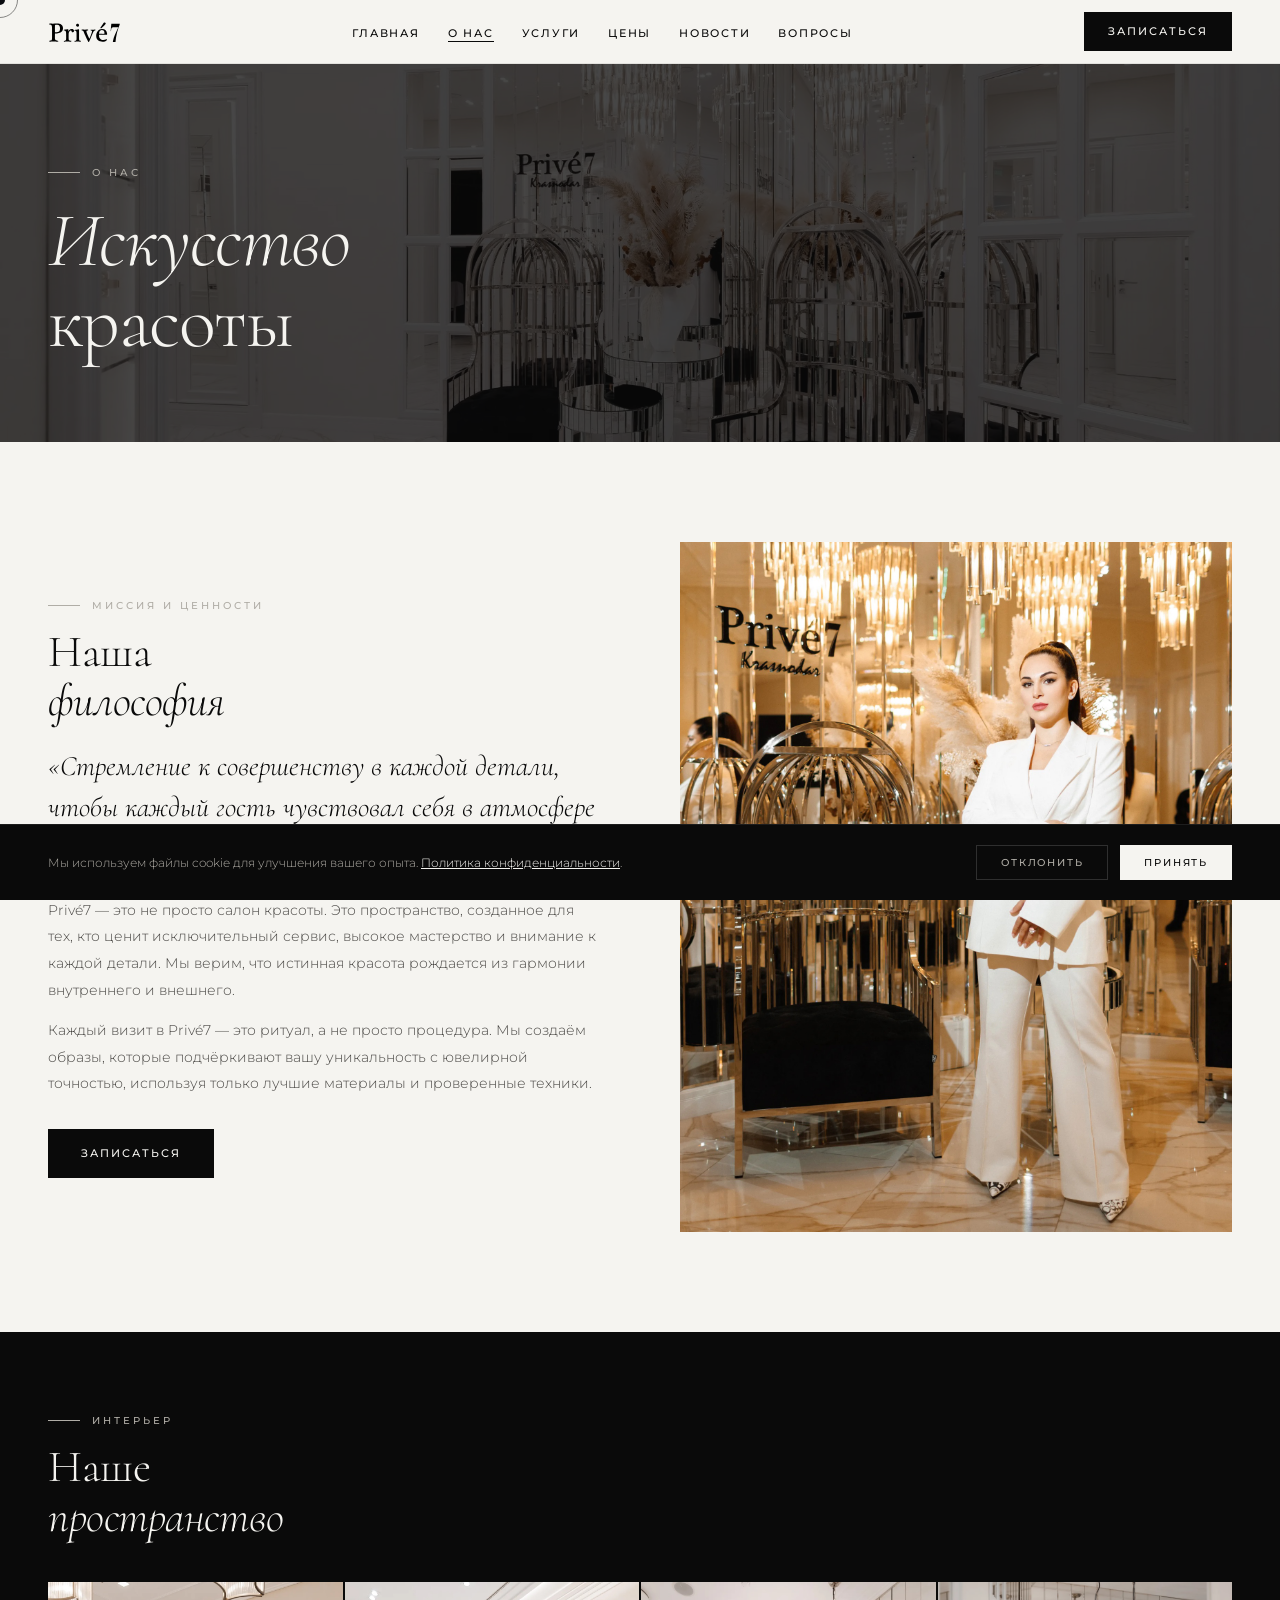
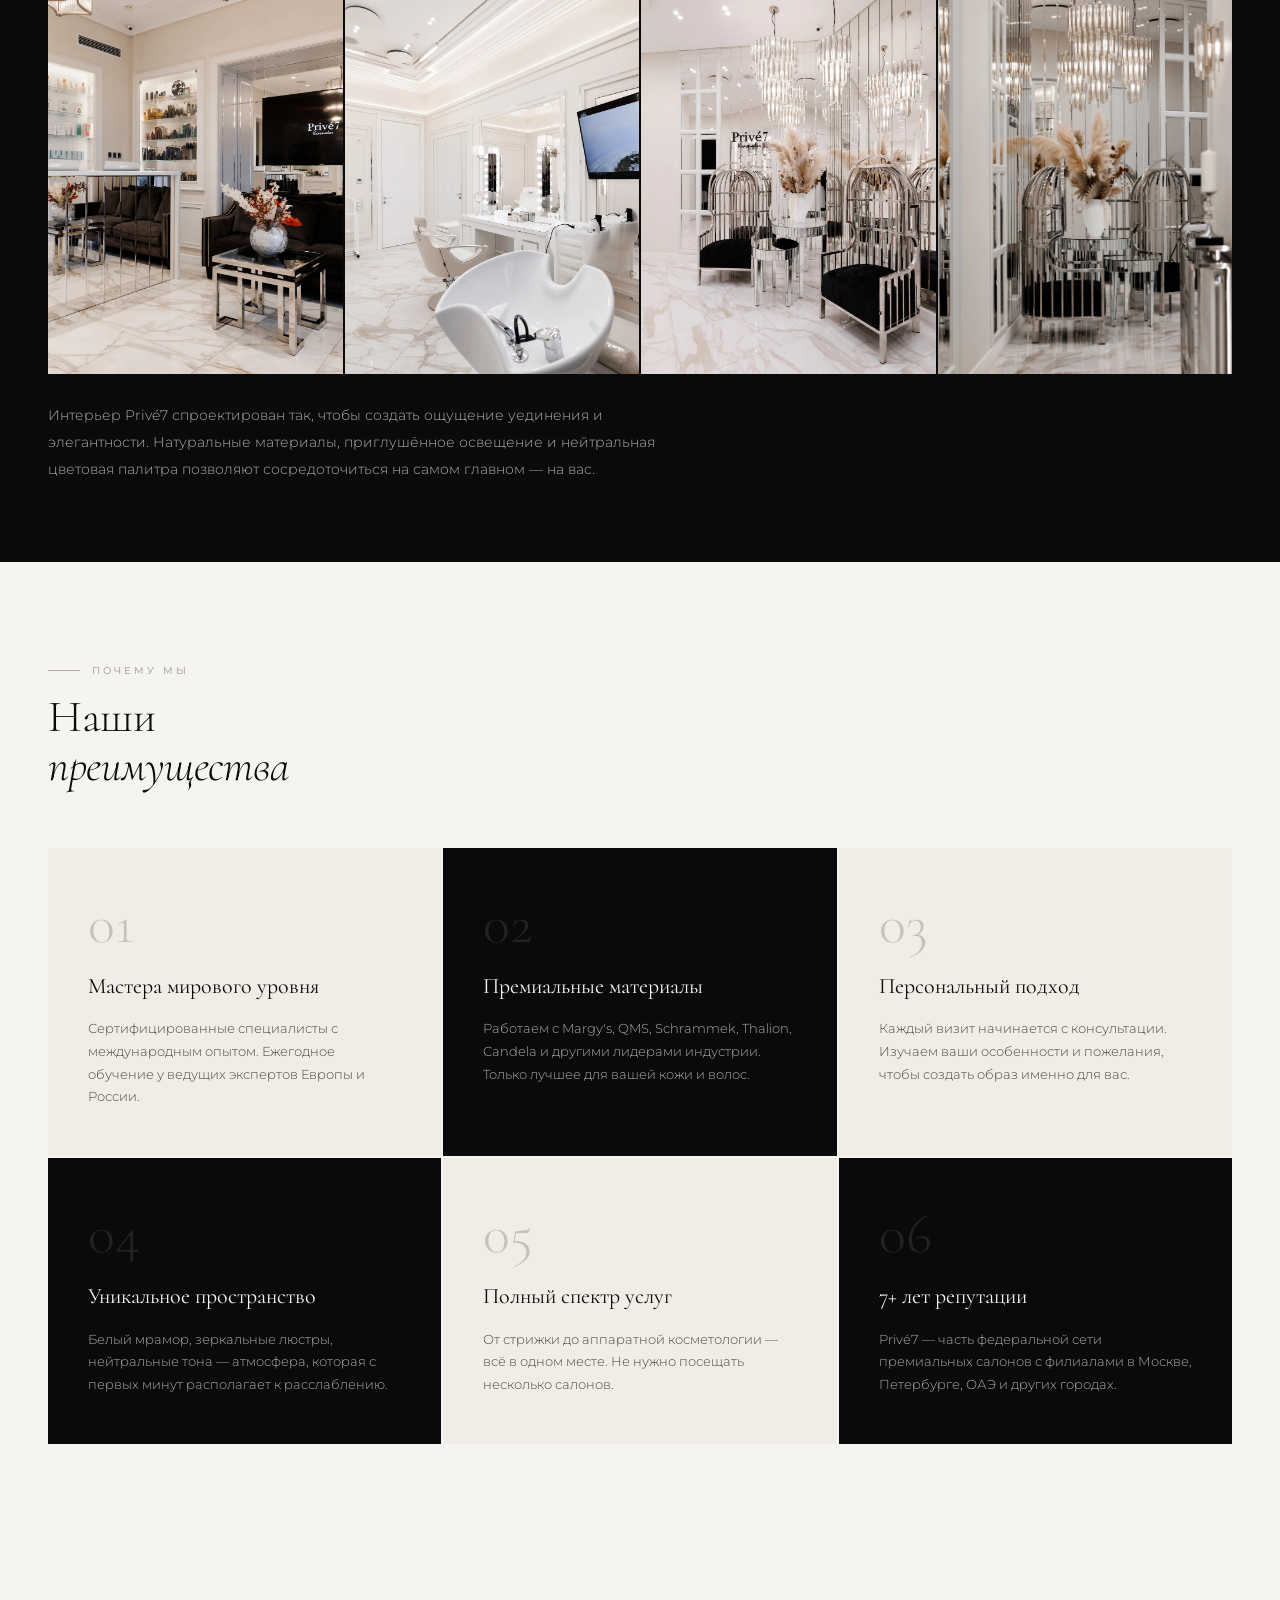
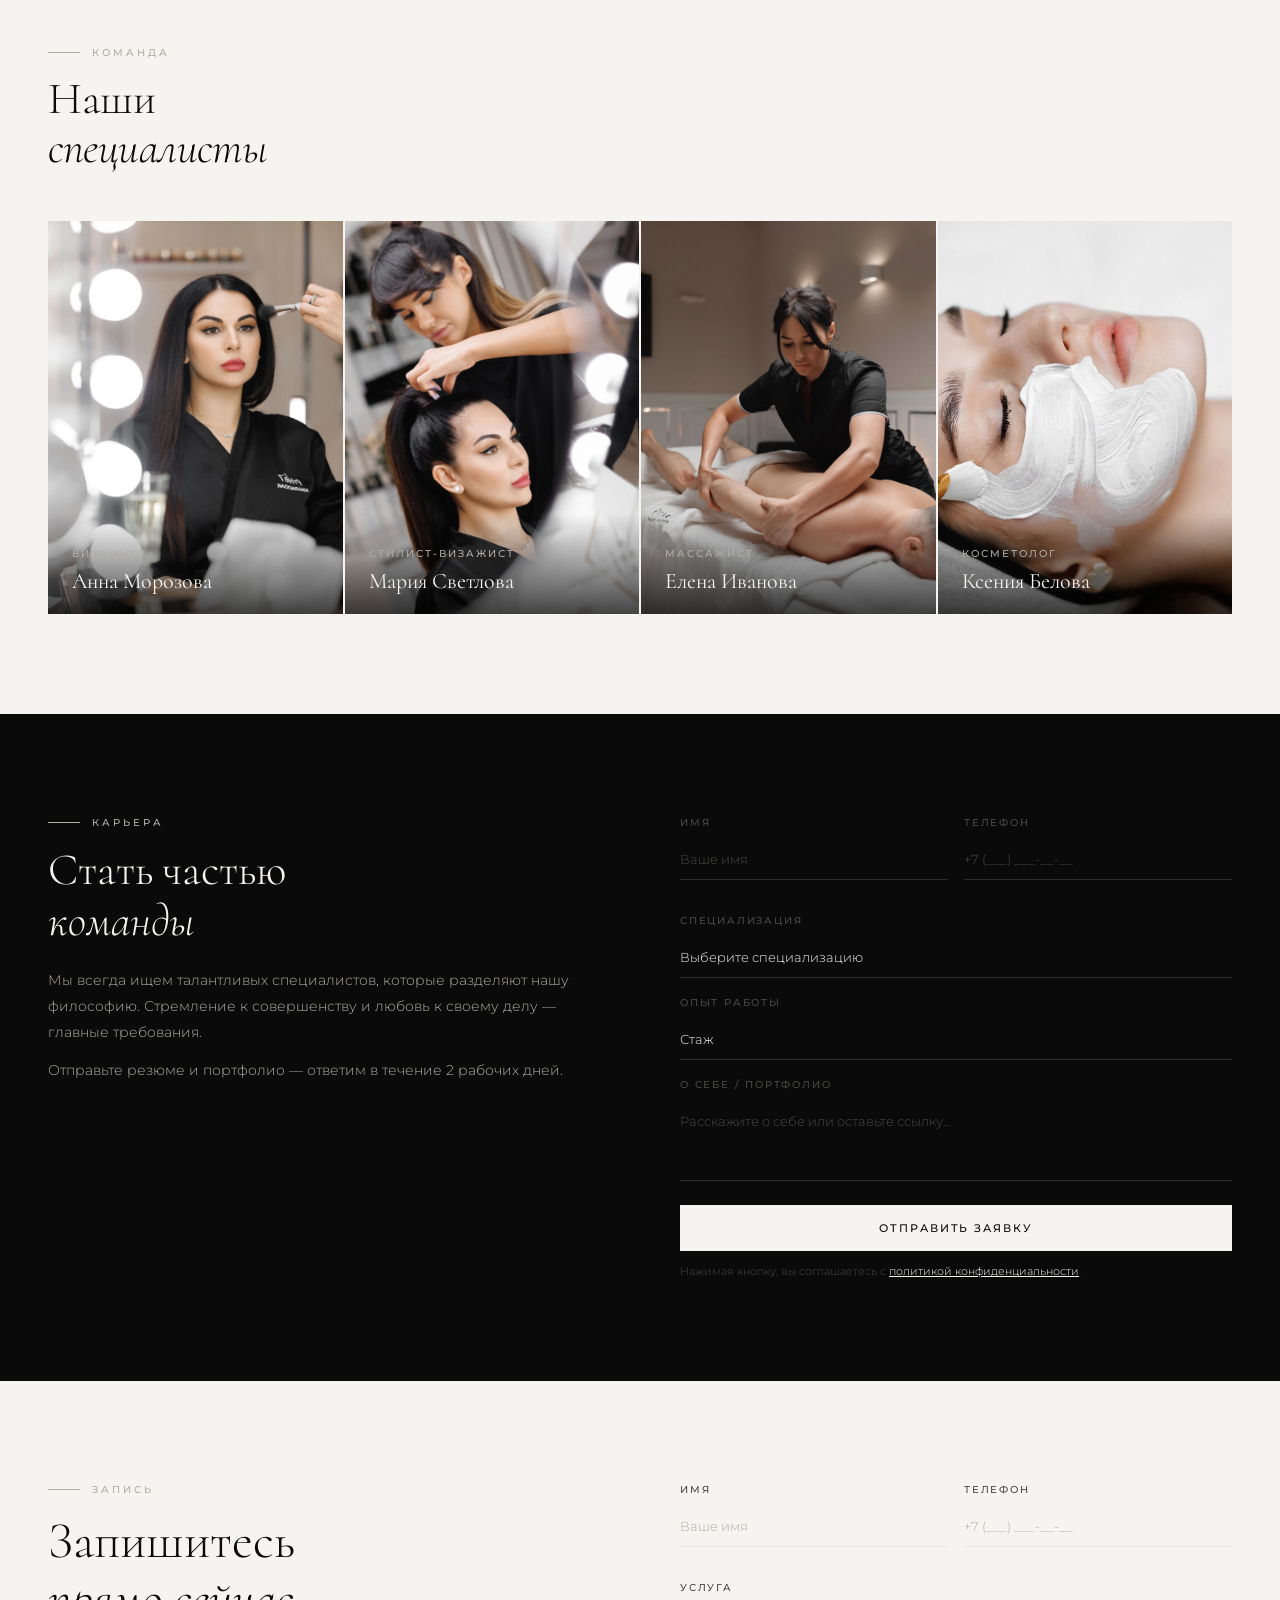
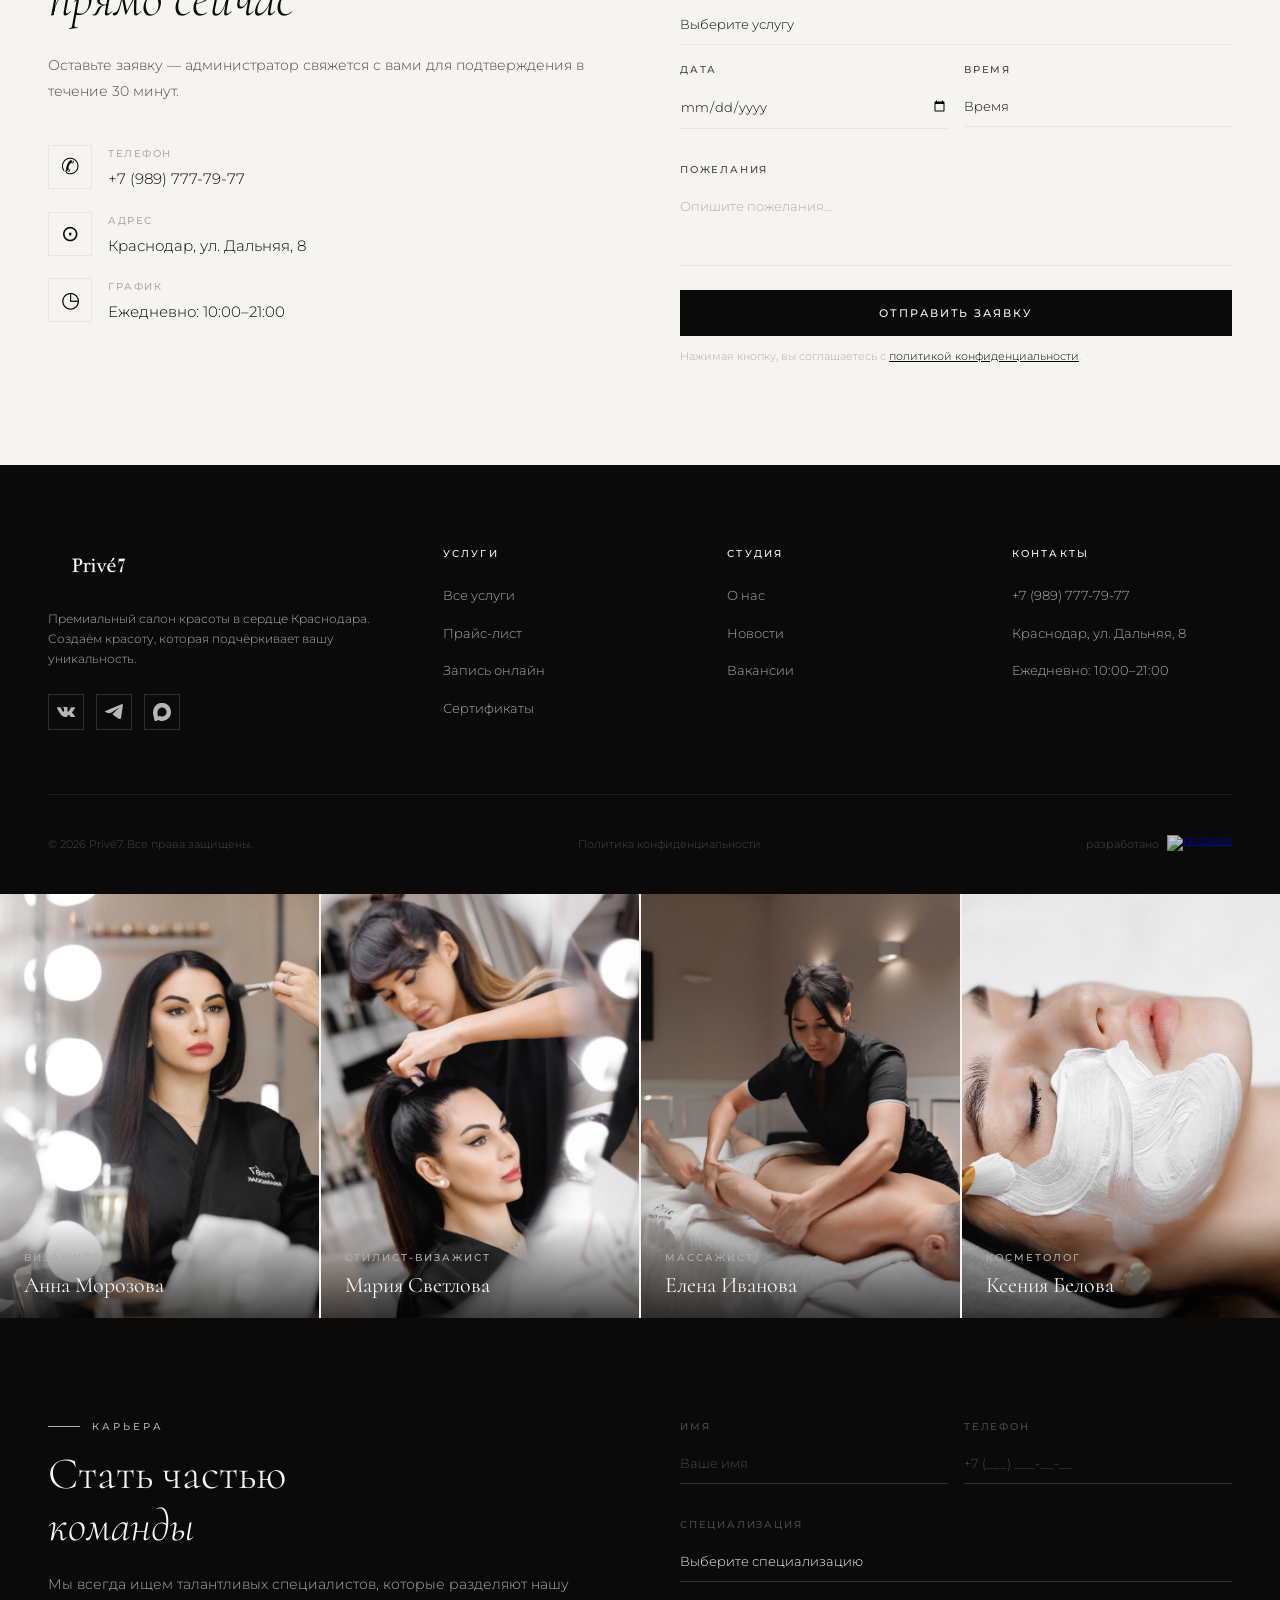
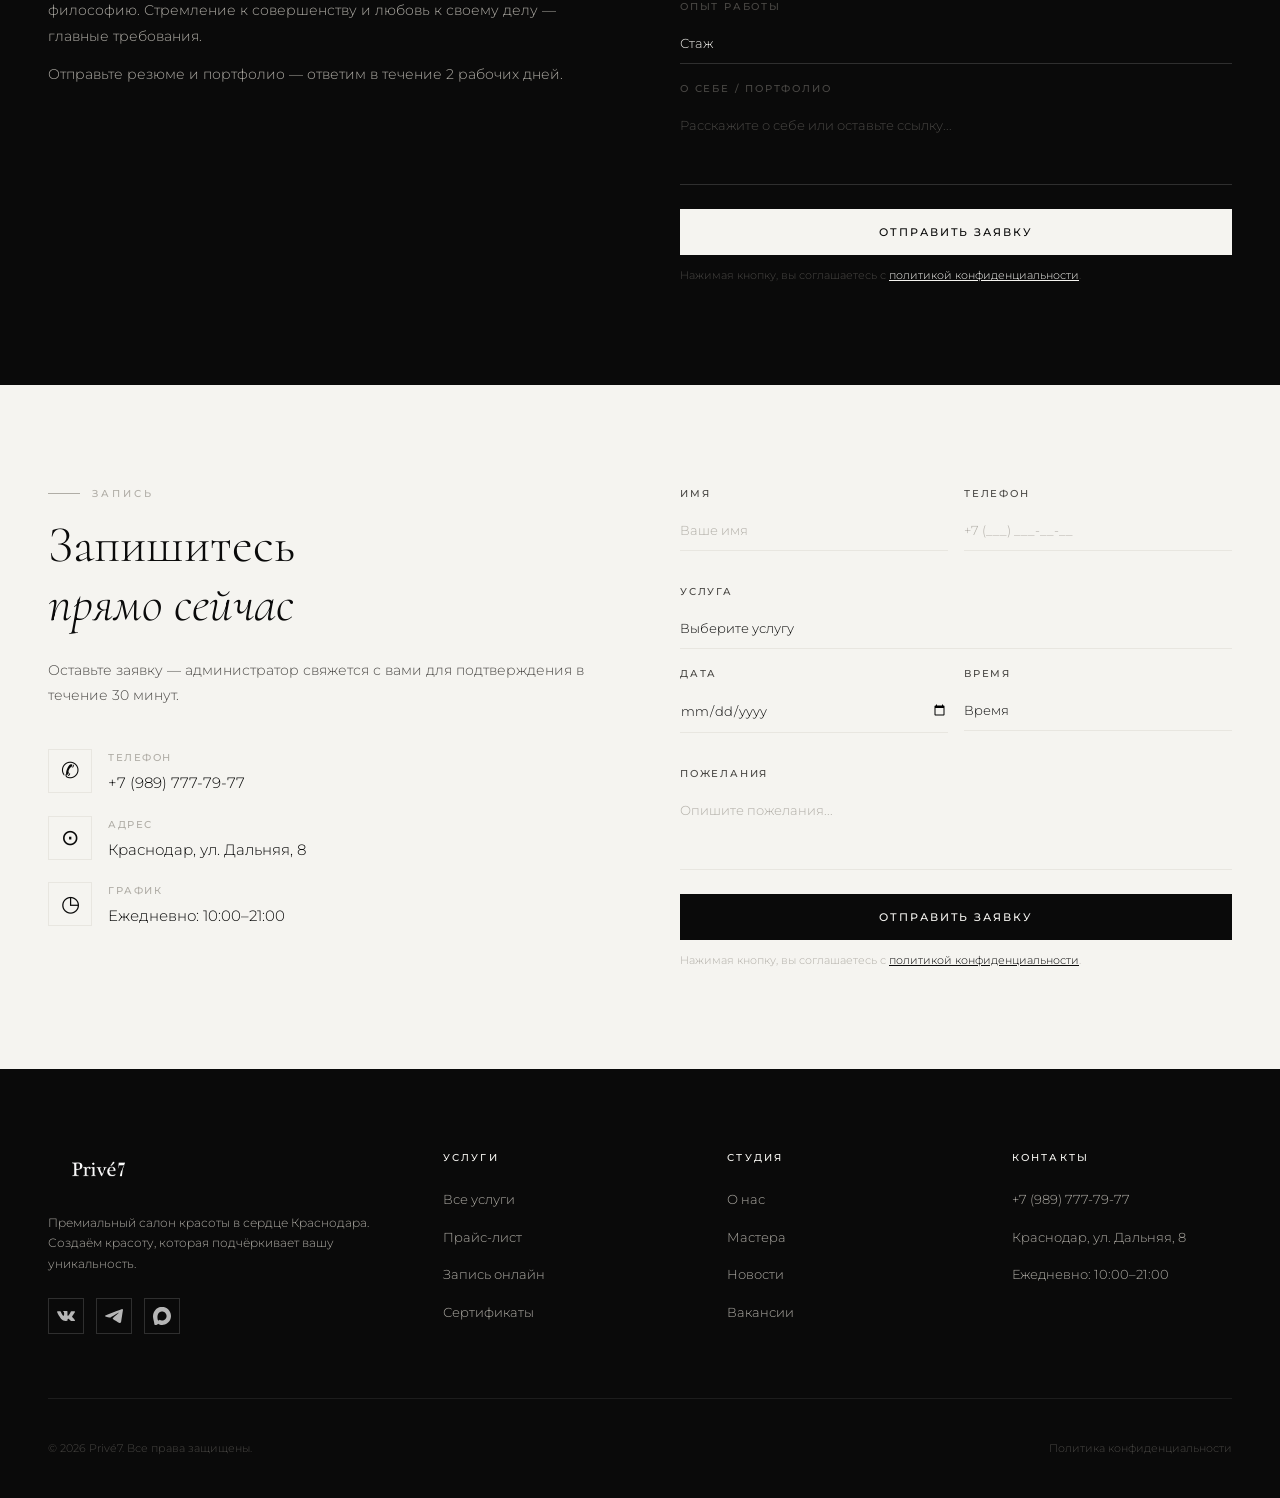
==== commit def7c63d: "Update about.html" ====
--- a/about.html
+++ b/about.html
@@ -19,12 +19,12 @@
 </div>
 <nav id="navbar">
   <a href="index.html" class="nav-logo-link"><img src="assets/icons/logo_black.svg" alt="Privé7" class="nav-logo-img"/></a>
-  <ul class="nav-links"><li><a href="index.html">Главная</a></li><li><a href="about.html" class="active">О нас</a></li><li><a href="services.html">Услуги</a></li><li><a href="masters.html">Мастера</a></li><li><a href="https://prive7.shop">Цены</a></li><li><a href="news.html">Новости</a></li><li><a href="index.html#faq">Вопросы</a></li></ul>
+  <ul class="nav-links"><li><a href="index.html">Главная</a></li><li><a href="about.html" class="active">О нас</a></li><li><a href="services.html">Услуги</a></li><li style="display:none"><a href="masters.html">Мастера</a></li><li><a href="https://prive7.shop">Цены</a></li><li><a href="news.html">Новости</a></li><li><a href="index.html#faq">Вопросы</a></li></ul>
   <a href="#booking" class="nav-cta">Записаться</a>
   <div class="mobile-toggle" id="mobileToggle"><span></span><span></span><span></span></div>
 </nav>
 <div class="mobile-menu" id="mobileMenu">
-  <ul class="mobile-menu-links"><li><a href="index.html">Главная</a></li><li><a href="about.html" class="active">О нас</a></li><li><a href="services.html">Услуги</a></li><li><a href="masters.html">Мастера</a></li><li><a href="https://prive7.shop">Цены</a></li><li><a href="news.html">Новости</a></li><li><a href="index.html#faq">Вопросы</a></li></ul>
+  <ul class="mobile-menu-links"><li><a href="index.html">Главная</a></li><li><a href="about.html" class="active">О нас</a></li><li><a href="services.html">Услуги</a></li><li style="display:none"><a href="masters.html">Мастера</a></li><li><a href="https://prive7.shop">Цены</a></li><li><a href="news.html">Новости</a></li><li><a href="index.html#faq">Вопросы</a></li></ul>
   <div class="mobile-menu-bottom">
     <a href="#booking" class="mobile-menu-cta">Записаться</a>
     <div class="mobile-menu-contact"><a href="tel:+79897777977">+7 (989) 777-79-77</a>Краснодар, ул. Дальняя, 8<br>Ежедневно: 10:00–21:00</div>
@@ -48,7 +48,7 @@
     <p class="mission-text">Каждый визит в Privé7 — это ритуал, а не просто процедура. Мы создаём образы, которые подчёркивают вашу уникальность с ювелирной точностью, используя только лучшие материалы и проверенные техники.</p>
     <div style="margin-top:32px;display:flex;gap:16px;flex-wrap:wrap">
       <a href="#booking" class="btn-dark">Записаться</a>
-      <a href="masters.html" class="btn-outline-dark">Наши мастера</a>
+      <a href="masters.html" class="btn-outline-dark" style="display:none">Наши мастера</a>
     </div>
   </div>
   <div class="mission-image fade-up" style="transition-delay:.15s"><img src="assets/images/p05.png" alt="" style="object-position:center top"/></div>
@@ -86,7 +86,7 @@
 <section class="masters-section">
   <div class="masters-section-header fade-up">
     <div><div class="section-label">Команда</div><h2 class="section-heading">Наши<br><em style="font-style:italic;font-family:'Cormorant',serif;">специалисты</em></h2></div>
-    <a href="masters.html" class="btn-dark">Все мастера</a>
+    <a href="masters.html" class="btn-dark" style="display:none">Все мастера</a>
   </div>
   <div class="masters-grid">
     <div class="master-card fade-up"><img class="master-photo" src="assets/images/p12.png" alt="Анна Морозова"/><div class="master-overlay"><div class="master-role">Визажист</div><div class="master-name">Анна Морозова</div></div></div>
@@ -190,7 +190,7 @@
       <div class="footer-col-title">Студия</div>
       <ul class="footer-links">
         <li><a href="about.html">О нас</a></li>
-        <li><a href="masters.html">Мастера</a></li>
+        <li style="display:none"><a href="masters.html">Мастера</a></li>
         <li><a href="news.html">Новости</a></li>
         <li><a href="about.html#join">Вакансии</a></li>
       </ul>
@@ -199,7 +199,7 @@
       <div class="footer-col-title">Контакты</div>
       <ul class="footer-links">
         <li><a href="tel:+79897777977">+7 (989) 777-79-77</a></li>
-        <li><a href="#">Краснодар, ул. Дальняя, 8</a></li>
+        <li><a href="https://yandex.com/maps/org/prive_7/147616015872/?ll=38.961785%2C45.061272&z=16.74" target="_blank">Краснодар, ул. Дальняя, 8</a></li>
         <li><a href="#">Ежедневно: 10:00–21:00</a></li>
       </ul>
     </div>
@@ -209,6 +209,7 @@
     <div class="footer-legal">
       <a href="#" onclick="openPrivacy(event)">Политика конфиденциальности</a>
     </div>
+    <div class="footer-dev">разработано <a href="https://podpisait.ru" target="_blank" class="footer-dev-link"><img src="assets/icons/podpisait.svg" alt="podpisait" class="footer-dev-logo"/></a></div>
   </div>
 </footer>
 <div id="privacyPopup"><div class="privacy-inner">
@@ -624,4 +625,541 @@
 }
 </script>
 </body>
+</html>  </div>
+  <div class="masters-grid">
+    <div class="master-card fade-up"><img class="master-photo" src="assets/images/p12.png" alt="Анна Морозова"/><div class="master-overlay"><div class="master-role">Визажист</div><div class="master-name">Анна Морозова</div></div></div>
+<div class="master-card fade-up" style="transition-delay:0.08s"><img class="master-photo" src="assets/images/n04.png" alt="Мария Светлова"/><div class="master-overlay"><div class="master-role">Стилист-визажист</div><div class="master-name">Мария Светлова</div></div></div>
+<div class="master-card fade-up" style="transition-delay:0.16s"><img class="master-photo" src="assets/images/p11.png" alt="Елена Иванова"/><div class="master-overlay"><div class="master-role">Массажист</div><div class="master-name">Елена Иванова</div></div></div>
+<div class="master-card fade-up" style="transition-delay:0.24s"><img class="master-photo" src="assets/images/n05.png" alt="Ксения Белова"/><div class="master-overlay"><div class="master-role">Косметолог</div><div class="master-name">Ксения Белова</div></div></div>
+
+  </div>
+</section>
+
+<section class="join-section" id="join">
+  <div class="fade-up">
+    <div class="section-label light">Карьера</div>
+    <h2 class="join-title">Стать частью<br><em>команды</em></h2>
+    <p class="join-text">Мы всегда ищем талантливых специалистов, которые разделяют нашу философию. Стремление к совершенству и любовь к своему делу — главные требования.</p>
+    <p class="join-text" style="margin-top:12px">Отправьте резюме и портфолио — ответим в течение 2 рабочих дней.</p>
+  </div>
+  <div class="form-dark fade-up" style="transition-delay:.15s">
+    <div class="form-row">
+      <div class="form-group"><label class="form-label">Имя</label><input class="form-input" type="text" placeholder="Ваше имя"/></div>
+      <div class="form-group"><label class="form-label">Телефон</label><input class="form-input" type="tel" placeholder="+7 (___) ___-__-__"/></div>
+    </div>
+    <div class="form-group"><label class="form-label">Специализация</label>
+      <select class="form-select"><option value="" disabled selected>Выберите специализацию</option>
+        <option>Парикмахер / Стилист</option><option>Визажист</option>
+        <option>Мастер маникюра</option><option>Косметолог</option>
+        <option>Массажист</option><option>Администратор</option><option>Другое</option>
+      </select>
+    </div>
+    <div class="form-group"><label class="form-label">Опыт работы</label>
+      <select class="form-select"><option value="" disabled selected>Стаж</option>
+        <option>До 1 года</option><option>1–3 года</option><option>3–5 лет</option><option>Более 5 лет</option>
+      </select>
+    </div>
+    <div class="form-group"><label class="form-label">О себе / портфолио</label><textarea class="form-textarea" placeholder="Расскажите о себе или оставьте ссылку..."></textarea></div>
+    <button class="form-submit" onclick="submitForm(this)">Отправить заявку</button>
+    <p class="form-note" style="color:var(--gray-dark)">Нажимая кнопку, вы соглашаетесь с <a href="#" onclick="openPrivacy(event)" style="color:var(--white)">политикой конфиденциальности</a>.</p>
+  </div>
+</section>
+
+<section class="booking" id="booking">
+  <div class="fade-up">
+    <div class="section-label">Запись</div>
+    <h2 class="booking-h">Запишитесь<br><em>прямо сейчас</em></h2>
+    <p class="booking-intro">Оставьте заявку — администратор свяжется с вами для подтверждения в течение 30 минут.</p>
+    <div class="contact-details">
+      <div class="contact-item"><div class="contact-icon">✆</div><div><div class="contact-label">Телефон</div><div class="contact-value"><a href="tel:+79897777977">+7 (989) 777-79-77</a></div></div></div>
+      <div class="contact-item"><div class="contact-icon">⊙</div><div><div class="contact-label">Адрес</div><div class="contact-value">Краснодар, ул. Дальняя, 8</div></div></div>
+      <div class="contact-item"><div class="contact-icon">◷</div><div><div class="contact-label">График</div><div class="contact-value">Ежедневно: 10:00–21:00</div></div></div>
+    </div>
+  </div>
+  <div class="fade-up" style="transition-delay:.15s">
+    <div class="form-row">
+      <div class="form-group"><label class="form-label">Имя</label><input class="form-input" type="text" placeholder="Ваше имя"/></div>
+      <div class="form-group"><label class="form-label">Телефон</label><input class="form-input" type="tel" placeholder="+7 (___) ___-__-__"/></div>
+    </div>
+    <div class="form-group"><label class="form-label">Услуга</label>
+      <select class="form-select"><option value="" disabled selected>Выберите услугу</option>
+        <option>Макияж</option><option>Парикмахерский зал</option><option>Ногтевой сервис</option>
+        <option>Брови и ресницы</option><option>Лазерная эпиляция</option>
+        <option>Аппаратная косметология</option><option>Эстетическая косметология</option>
+        <option>Инъекционная косметология</option><option>Тело</option>
+      </select>
+    </div>
+    <div class="form-row">
+      <div class="form-group"><label class="form-label">Дата</label><input class="form-input" type="date"/></div>
+      <div class="form-group"><label class="form-label">Время</label>
+        <select class="form-select"><option value="" disabled selected>Время</option>
+          <option>10:00</option><option>11:00</option><option>12:00</option><option>13:00</option>
+          <option>14:00</option><option>15:00</option><option>16:00</option><option>17:00</option>
+          <option>18:00</option><option>19:00</option><option>20:00</option>
+        </select>
+      </div>
+    </div>
+    <div class="form-group"><label class="form-label">Пожелания</label><textarea class="form-textarea" placeholder="Опишите пожелания..."></textarea></div>
+    <button class="form-submit" onclick="submitForm(this)">Отправить заявку</button>
+    <p class="form-note">Нажимая кнопку, вы соглашаетесь с <a href="#" onclick="openPrivacy(event)">политикой конфиденциальности</a>.</p>
+  </div>
+</section>
+<footer>
+  <div class="footer-top">
+    <div>
+      <a href="index.html" class="footer-logo-link"><img src="assets/icons/logo_white.svg" alt="Privé7" class="footer-logo-img"/></a>
+      <p class="footer-tagline">Премиальный салон красоты в сердце Краснодара. Создаём красоту, которая подчёркивает вашу уникальность.</p>
+      <div class="footer-social">
+        <a href="#" class="social-link"><img src="assets/icons/vk.svg" alt="VK"/></a>
+        <a href="#" class="social-link"><img src="assets/icons/tg.svg" alt="TG"/></a>
+        <a href="#" class="social-link"><img src="assets/icons/max.svg" alt="MAX"/></a>
+      </div>
+    </div>
+    <div>
+      <div class="footer-col-title">Услуги</div>
+      <ul class="footer-links">
+        <li><a href="services.html">Все услуги</a></li>
+        <li><a href="https://prive7.shop" target="_blank">Прайс-лист</a></li>
+        <li><a href="index.html#booking">Запись онлайн</a></li>
+        <li><a href="#" onclick="openCert(event)">Сертификаты</a></li>
+      </ul>
+    </div>
+    <div>
+      <div class="footer-col-title">Студия</div>
+      <ul class="footer-links">
+        <li><a href="about.html">О нас</a></li>
+        <li><a href="masters.html">Мастера</a></li>
+        <li><a href="news.html">Новости</a></li>
+        <li><a href="about.html#join">Вакансии</a></li>
+      </ul>
+    </div>
+    <div>
+      <div class="footer-col-title">Контакты</div>
+      <ul class="footer-links">
+        <li><a href="tel:+79897777977">+7 (989) 777-79-77</a></li>
+        <li><a href="#">Краснодар, ул. Дальняя, 8</a></li>
+        <li><a href="#">Ежедневно: 10:00–21:00</a></li>
+      </ul>
+    </div>
+  </div>
+  <div class="footer-bottom">
+    <div class="footer-copy">© 2026 Privé7. Все права защищены.</div>
+    <div class="footer-legal">
+      <a href="#" onclick="openPrivacy(event)">Политика конфиденциальности</a>
+    </div>
+  </div>
+</footer>
+<div id="privacyPopup"><div class="privacy-inner">
+  <button class="privacy-close" onclick="closePrivacy()">×</button>
+  <h2 class="privacy-h">Политика конфиденциальности</h2>
+  <p class="privacy-date">Последнее обновление: 1 января 2025</p>
+  <div class="privacy-body">
+    <p><strong>1. ОБЩИЕ ПОЛОЖЕНИЯ</strong><br>1.1 Настоящая Политика конфиденциальности персональных данных клиентов и пользователей (далее также – «Субъект персональных данных») сервисов ООО «ПРИВЕ7» (далее также – «Политика») регулирует отношения, связанные с обработкой персональных данных, которые осуществляет ООО «ПРИВЕ7» (адрес: 119146, город Москва, Фрунзенская наб., д. 24, этаж/помещ. 1/1, ОГРН: 1137746312660, ИНН: 7701994480) (далее также – «Оператор») с использованием средств автоматизации, включая сайт в информационно-телекоммуникационной сети «Интернет» https://prive-7.ru/ (в том числе сайт https://www.yclients.com/, если переход на указанный сайт осуществлен через сайт https://prive-7.ru/, в том числе, но не ограничиваясь, https://n453474.yclients.com/, https://n379377.yclients.com/, https://n1360835.yclients.com/, https://n966899.yclients.com/, https://n409244.yclients.com/, https://b860090.yclients.com/ и https://n668277.yclients.com/) (далее также – «Сайт»).
+<br>1.2 Настоящая Политика разработана в соответствии с Федеральным законом от 27.07.2006 № 152-ФЗ «О персональных данных». Обработка персональных данных осуществляется на территории Российской Федерации.
+<br>1.3 Сайт может осуществлять обработку следующих персональных данных, а именно:
+• данных, указанных самим Субъектом персональных данных на Сайте: фамилия; имя; отчество; контактный номер телефона; адрес электронной почты; сведения, полученные при автоматизированной обработке персональных данных;
+• данных, которые автоматически передаются в процессе просмотра и при посещении страниц Сайта (cookie-файлы): URL страницы; реферер страницы; заголовок страницы; браузер и его версия; операционная система и ее версия; тип устройства; высота и ширина экрана; наличие cookie-файлов (включены, отключены или не поддерживаются); наличие JavaScript; часовой пояс; язык браузера; глубина цвета экрана; ширина и высота клиентской части окна браузера; пол и возраст посетителей; интересы посетителей; географические данные (страна, область, город, зона действия Генерального регламента о защите данных (General Data Protection Regulation, GDPR)); JavaScript-события (учет взаимодействий посетителя с Сайтом, в том числе использование на сайте методов JavaScript API, например, отправка формы, скроллинг страницы); параметры загрузки страницы (например, время до отрисовки и время ответа сервера); просмотр страницы; визит; переход по внешней ссылке; скачивание файла; отказ; время на сайте; глубина просмотра; правильность установления других cookie-файлов; сведения о том, включен ли у пользователя блокировщик рекламы; дата первого визита; клиентский идентификатор (Client ID), который определяет браузер, в котором посетитель просматривает Сайт.
+<br>1.4 Любые платежи, которые обрабатываются третьими лицами на Сайте, регулируются политикой конфиденциальности этих третьих лиц.
+<br>1.5 Оператор не осуществляет сбор и обработку персональных данных Субъекта персональных данных о его расовой, национальной принадлежности, политических взглядах, религиозных или философских убеждениях, частной жизни.
+<br>1.6 Персональные данные Субъекта персональных данных относятся к конфиденциальной информации ограниченного доступа.
+<br>1.7 Давая согласие на обработку персональных данных, Субъект персональных данных подтверждает, что является совершеннолетним.
+<br>1.8 Решение о предоставлении своих персональных данных и согласие на их обработку дано своей волей и в своем интересе. Отказ от предоставления своих персональных данных влечет невозможность для Оператора надлежаще оказывать услуги.
+<br>1.9 Оператор вправе время от времени по своему усмотрению вносить изменения в настоящую Политику и обязан уведомлять Субъекта персональных данных о существенных изменениях Политики. Существенность изменений определяется по усмотрению Оператора.</p>
+    <p><strong>2. ТЕРМИНЫ И ОПРЕДЕЛЕНИЯ</strong><br>Для целей применения и толкования настоящей Политики используются определенные ниже основные термины (если в Политике прямо не указано иное). В тексте Политики эти термины могут быть указаны с большой или маленькой буквы в единственном или множественном числе, а также в виде сокращений.
+Персональные данные – любая информация, относящаяся к прямо или косвенно определенному или определяемому физическому лицу (Субъекту персональных данных).
+Обработка персональных данных – любое действие (операция) или совокупность действий (операций), совершаемых с использованием средств автоматизации или без использования таких средств с персональными данными, включая сбор, запись, систематизацию, накопление, хранение, уточнение (обновление, изменение), извлечение, использование, передачу (распространение, предоставление, доступ), обезличивание, блокирование, удаление, уничтожение персональных данных.
+Автоматизированная обработка персональных данных – обработка персональных данных с помощью средств вычислительной техники.
+Распространение персональных данных — действия, направленные на раскрытие персональных данных неопределенному кругу лиц.
+Предоставление персональных данных – действия, направленные на раскрытие персональных данных определенному лицу или определенному кругу лиц.
+Блокирование персональных данных – временное прекращение обработки персональных данных (за исключением случаев, если обработка необходима для уточнения персональных данных).
+Уничтожение персональных данных – действия, в результате которых становится невозможным восстановить содержание персональных данных в информационной системе персональных данных и (или) в результате которых уничтожаются материальные носители персональных данных.
+Обезличивание персональных данных – действия, в результате которых становится невозможным без использования дополнительной информации определить принадлежность персональных данных конкретному Субъекту персональных данных.
+Информационная система персональных данных – совокупность содержащихся в базах данных персональных данных и обеспечивающих их обработку информационных технологий и технических средств.
+Трансграничная передача персональных данных – передача персональных данных на территорию иностранного государства органу власти иностранного государства, иностранному физическому лицу или иностранному юридическому лицу.
+Иные термины и определения, встречающиеся в настоящей Политике, подлежат толкованию в соответствии с положениями Федерального закона от 27.07.2006 № 152-ФЗ «О персональных данных».</p>
+    <p><strong>3. ЦЕЛИ ОБРАБОТКИ ПЕРСОНАЛЬНЫХ ДАННЫХ</strong><br>
+Оператор обрабатывает персональные данные Субъекта персональных данных в целях оказания услуг, указанных на Сайте, а также в следующих целях:
+• заключение, изменение, расторжение договоров, исполнение обязательств по заключенным договорам, а также выполнение соответствующих требований, предусмотренных законодательством Российской Федерации;
+• предоставление информации об оказываемых Оператором услугах, о разработке Оператором новых продуктов и услугах, информирование о предложениях по продуктам и услугам Оператора, проведение маркетинговых (рекламных) мероприятий;
+• формирование статистической отчетности, анализ эффективности Сайта, предоставление доступа к Сайту, его содержанию, к функционалу сервиса, для администрирования Сайта;
+• установление обратной связи, включая направление уведомлений и запросов, улучшение качества работы Сайта и его сервисов, удобства их использования и разработки новых сервисов и услуг;
+• предоставление эффективной клиентской и технической поддержки при возникновении проблем, связанных с использованием Сайта.</p>
+    <p><strong>4. УСЛОВИЯ ОБРАБОТКИ ПЕРСОНАЛЬНЫХ ДАННЫХ</strong><br>Обработка персональных данных осуществляется с соблюдением принципов и правил, предусмотренных законодательством Российской Федерации. Обработка персональных данных допускается в следующих случаях:
+• обработка персональных данных осуществляется с согласия Субъекта персональных данных на обработку его персональных данных;
+• обработка персональных данных необходима для исполнения договора, стороной которого либо выгодоприобретателем по которому является Субъект персональных данных, а также для заключения договора по инициативе Субъекта персональных данных или договора, по которому Субъект персональных данных будет являться выгодоприобретателем;
+• обработка персональных данных необходима для осуществления прав и законных интересов Оператора, третьих лиц и публичных интересов в случаях и с ограничениями, предусмотренными законодательством Российской Федерации;
+• обработка персональных данных осуществляется в отношении данных, подлежащих опубликованию или обязательному раскрытию в соответствии с законодательством Российской Федерации.
+<br>4.2 Оператор вправе поручить обработку персональных данных третьему лицу с согласия Субъекта персональных данных, если иное не предусмотрено законодательством Российской Федерации, на основании заключаемого с этим лицом договора.
+<br>4.3 В случае, если Оператор поручает обработку персональных данных третьему лицу, ответственность перед Субъектом персональных данных за действия указанного лица несет Оператор.
+<br>4.4 Персональные данные Субъекта персональных данных, являющегося пользователем Сайта, обрабатываются исключительно с использованием средств автоматизации.
+<br>4.5 Обработка персональных данных осуществляется Оператором с согласия Субъекта персональных данных как с момента заполнения любых форм на Сайте либо при оставлении на Сайте любых данных, так и непосредственно после указанных действий Субъекта персональных данных на Сайте.
+<br>4.6 Получение согласия Субъекта персональных данных на обработку его персональных данных является необходимым условием для оказания Оператором услуг в пользу Субъекта персональных данных. С содержанием электронного документа «Согласие на обработку персональных данных» Субъект персональных данных может ознакомиться в любой время на Сайте Оператора, в том числе при заполнении форм.
+<br>4.7 Все персональные данные следует получать от самого Субъекта персональных данных. Если персональные данные Субъекта персональных данных можно получить только у третьей стороны, то Субъект персональных данных должен быть уведомлен об этом, и от него должно быть получено согласие.
+<br>4.8 Некоторые данные могут собираться автоматически без участия Субъекта персональных данных, например, cookie-файлы.
+<br>4.9 Хранение данных в форме, позволяющей определить Субъекта персональных данных, осуществляется не дольше, чем этого требуют цели их обработки, и они подлежат уничтожению по достижении целей обработки или в случае утраты необходимости в их достижении.</p>
+    <p><strong>5. ПСОГЛАСИЕ НА ОБРАБОТКУ ПЕРСОНАЛЬНЫХ ДАННЫХ</strong><br>5.1 Субъект персональных данных при заполнении любых форм на Сайте Оператора либо при оставлении на Сайте любых данных дает конкретное, предметное, информированное, сознательное и однозначное согласие Оператору на обработку своих персональных данных.
+<br>5.2 Перечень персональных данных, согласие на обработку которых дает Субъект персональных данных в случае предоставления таких данных:
+• данные, указанные самим Субъектом персональных данных на Сайте: фамилия; имя; отчество; контактный номер телефона; адрес электронной почты; сведения, полученные при автоматизированной обработке персональных данных;
+• данные, которые автоматически передаются в процессе просмотра и при посещении страниц Сайта (cookie-файлы): URL страницы; реферер страницы; заголовок страницы; браузер и его версия; операционная система и ее версия; тип устройства; высота и ширина экрана; наличие cookie-файлов (включены, отключены или не поддерживаются); наличие JavaScript; часовой пояс; язык браузера; глубина цвета экрана; ширина и высота клиентской части окна браузера; пол и возраст посетителей; интересы посетителей; географические данные (страна, область, город, зона действия Генерального регламента о защите данных (General Data Protection Regulation, GDPR)); JavaScript-события (учет взаимодействий посетителя с Сайтом, в том числе использование на сайте методов JavaScript API, например, отправка формы, скроллинг страницы); параметры загрузки страницы (например, время до отрисовки и время ответа сервера); просмотр страницы; визит; переход по внешней ссылке; скачивание файла; отказ; время на сайте; глубина просмотра; правильность установления других cookie-файлов; сведения о том, включен ли у пользователя блокировщик рекламы; дата первого визита; клиентский идентификатор (Client ID), который определяет браузер, в котором посетитель просматривает Сайт.
+<br>5.3 Перечень действий с персональными данными, на совершение которых дается согласие, общее описание используемых Оператором способов обработки персональных данных: сбор, запись, систематизация, накопление, хранение, уточнение (обновление, изменение), извлечение, использование в целях заключения и исполнения договоров, передача (предоставление, доступ) в целях заключения и исполнения договоров, обезличивание, блокирование, удаление, уничтожение персональных данных, а также иные действия, которые Оператор обязан выполнить в соответствии с законодательством Российской Федерации.
+<br>5.4 Оператор имеет право поручать (передавать персональные данные (предоставление, доступ)) обработку персональных данных третьим лицам, в том числе ООО «ПРИВЕ7 ДАЧА» (143082, Московская область, д Жуковка, д. 70, ОГРН: 1207700039084, ИНН: 9724003429) и ООО «ПРИВЕ7 ПРЕСНЯ» (119146, город Москва, Фрунзенская наб., д. 24, антресоль 1 эт. пом. Vб, комн. 1б,
+ОГРН: 1187746374694, ИНН: 7704453641).
+<br>5.5 Оператор имеет право поручать (передавать персональные данные (предоставление, доступ)) обработку cookie-файлов третьим лицам, в том числе ООО «ЯНДЕКС» (119021, г. Москва, ул. Льва Толстого, д. 16, ОГРН: 1027700229193, ИНН: 7736207543),
+ООО «ЯНДЕКС ДЦ» (115035, город Москва, Садовническая ул., д. 82 стр. 2, ком. 5B68, ОГРН: 1116232000411, ИНН: 6232008480),
+ООО «ЯНДЕКС ДЦ КАЛУГА» (248926, Калужская область, г. Калуга, проезд 1-й Автомобильный, зд. 8, ОГРН: 1214000005010, ИНН: 4027146565), ООО «ЯНДЕКС ДЦ ВЛАДИМИР» (600902, г. Владимир, микрорайон Энергетик, ул. Энергетиков, д. 37, к. 1, ОГРН: 1153328000154, ИНН: 3328000568).
+<br>5.6 Срок, в течение которого действует Согласие Субъекта персональных данных: в течение всего периода взаимодействия с Оператором и 3 (трех) лет после его прекращения.
+<br>5.7 Способ отзыва Согласия: в письменной форме путем направления отзыва по адресу: 119146, город Москва, Фрунзенская наб., д. 24, этаж/помещ. 1/1.</p>
+    <p><strong>6. ПРАВА СУБЪЕКТА ПЕРСОНАЛЬНЫХ ДАННЫХ</strong><br>6.1 Субъект персональных данных вправе требовать от Оператора уточнения его персональных данных, их блокирования или уничтожения в случае, если персональные данные являются неполными, устаревшими, неточными, незаконно полученными или не являются необходимыми для заявленной цели обработки, а также принимать предусмотренные законом меры по защите своих прав.
+<br>6.2 Субъект персональных данных имеет право на получение информации, касающейся обработки его персональных данных, в том числе содержащей:
+• подтверждение факта обработки персональных данных Оператором;
+• правовые основания и цели обработки персональных данных;
+• цели и применяемые Оператором способы обработки персональных данных;
+• наименование и место нахождения Оператора, сведения о лицах (за исключением работников Оператора), которые имеют доступ к персональным данным или которым могут быть раскрыты персональные данные на основании договора с Оператором или на основании законодательства Российской Федерации;
+• обрабатываемые персональные данные, относящиеся к соответствующему Субъекту персональных данных, источник их получения, если иной порядок предоставления таких данных не предусмотрен законодательством Российской Федерации;
+• сроки обработки персональных данных, в том числе сроки их хранения;
+• порядок осуществления Субъектом персональных данных прав, предусмотренных законодательством Российской Федерации;
+• информацию об осуществленной или о предполагаемой трансграничной передаче данных;
+• наименование или фамилию, имя, отчество и адрес лица, осуществляющего обработку персональных данных по поручению Оператора, если обработка поручена или будет поручена такому лицу;
+• иные сведения, предусмотренные действующим законодательством Российской Федерации.
+<br>6.3 Сведения, указанные в п. 6.2 настоящей Политики, предоставляются Субъекту персональных данных при обращении по электронной почте info@prive7.com или по адресу: 119146, город Москва, Фрунзенская наб., д. 24, этаж/помещ. 1/1. Субъект персональных данных обязан предоставить Оператору доказательства принадлежности персональных данных, в отношении которых направляется запрос. Такие сведения должны быть предоставлены Субъекту персональных данных в доступной форме, в них не должны содержаться персональные данные, относящиеся к другому Субъекту персональных данных, за исключением случаев, если имеются законные основания для раскрытия таких персональных данных.
+<br>6.4 Субъект персональных данных имеет право на отзыв своего согласия на обработку персональных данных, а также на их удаление. Для реализации данных прав Субъект персональных данных должен направить соответствующее обращение по адресу: 119146, город Москва, Фрунзенская наб., д. 24, этаж/помещ. 1/1. Субъект персональных данных обязан предоставить Оператору доказательства принадлежности персональных данных, в отношении которых направляется запрос. Оператор рассматривает поступившее обращение и обеспечивает прекращение обработки персональных данных Субъекта персональных данных, а также удаляет персональные данные Субъекта персональных данных в течение 5 (пяти) рабочих дней с момента поступления обращения Субъекта персональных данных.
+<br>6.5 Уничтожение документов (носителей), содержащих персональные данные, производится путем сожжения, дробления (измельчения), химического разложения, превращения в бесформенную массу или порошок. Для уничтожения бумажных документов допускается применение шредера.
+<br>6.6 Данные на электронных носителях уничтожаются путем стирания или форматирования носителя. Факт уничтожения персональных данных подтверждается документально актом об уничтожении носителей.</p>
+    <p><strong>7. ОБЯЗАННОСТИ ОПЕРАТОРА</strong><br>7.1 Оператор обязан обеспечить запись, систематизацию, накопление, хранение, уточнение (обновление, изменение), извлечение персональных данных Субъекта персональных данных с использованием баз данных, находящихся на территории Российской Федерации.
+<br>7.2 Оператор обязан принимать меры, необходимые и достаточные для обеспечения выполнения обязанностей, предусмотренных законодательством Российской Федерации в отношении персональных данных. Оператор самостоятельно определяет состав и перечень мер, необходимых и достаточных для обеспечения выполнения обязанностей. К таким мерам относятся:
+<br>7.3 Формирование комиссии по защите персональных данных.
+<br>7.4 Назначение Оператором ответственного за организацию обработки персональных данных.
+<br>7.5 Применение правовых, организационных и технических мер по обеспечению безопасности персональных данных.
+<br>7.6 Оценка вреда, который может быть причинен Субъекту персональных данных в случае нарушения его прав, предусмотренных настоящей Политикой и законодательством Российской Федерации.
+<br>7.7 К мерам, необходимым и достаточным для обеспечения выполнения обязанностей Оператора, предусмотренных законодательством Российской Федерации о персональных данных, могут относиться:
+• издание Оператором локальных актов по вопросам обработки персональных данных, а также локальных актов, устанавливающих процедуры, направленные на предотвращение и выявление нарушений законодательства Российской Федерации, устранение последствий таких нарушений;
+• осуществление внутреннего контроля и (или) аудита соответствия обработки персональных данных закону и принятым в соответствии с ним нормативным правовым актам, требованиям к защите персональных данных, Политике Оператора, локальным актам Оператора;
+• ознакомление работников Оператора, непосредственно осуществляющих обработку персональных данных, с положениями законодательства Российской Федерации о персональных данных, в том числе с требованиями к защите персональных данных, документами, определяющими Политику Оператора, локальными актами по вопросам обработки персональных данных, и (или) обучение указанных работников.
+<br>7.8 Оператор при обработке персональных данных обязан принимать необходимые правовые, организационные и технические меры или обеспечивать их принятие для защиты персональных данных от неправомерного или случайного доступа к ним, уничтожения, изменения, блокирования, копирования, предоставления, распространения персональных данных, а также от иных неправомерных действий в отношении персональных данных.
+<br>7.9 Обеспечение безопасности персональных данных достигается следующими способами:
+• определение угроз безопасности персональных данных при их обработке в информационных системах персональных данных;
+• применение организационных и технических мер по обеспечению безопасности персональных данных при их обработке в информационных системах персональных данных, необходимых для выполнения требований к защите персональных данных;
+• учет машинных носителей персональных данных;
+• обнаружение фактов несанкционированного доступа к персональным данным и принятие мер;
+• контроль за принимаемыми мерами по обеспечению безопасности персональных данных и уровня защищенности информационных систем персональных данных.
+<br>7.10 Обеспечение безопасности персональных данных может достигаться следующими способами:
+• применение прошедших в установленном порядке процедур оценки соответствия средств защиты информации;
+• восстановление персональных данных, модифицированных или уничтоженных вследствие несанкционированного доступа к ним;
+• установление правил доступа к персональным данным, обрабатываемым в информационной системе персональных данных, а также обеспечение регистрации и учета всех действий, совершаемых с персональными данными в информационной системе персональных данных;
+• совершенствование и обновление настоящей Политики.
+<br>7.11 Оператор обязан предоставить безвозмездно Субъекту персональных данных или его представителю возможность ознакомления с персональными данными, относящимися к этому Субъекту персональных данных.
+<br>7.12 В срок, не превышающий 7 (семи) рабочих дней со дня предоставления Субъектом персональных данных или его представителем сведений, подтверждающих, что персональные данные являются неполными, неточными или неактуальными, Оператор обязан внести в них необходимые изменения.
+<br>7.13 В срок, не превышающий 5 (пяти) рабочих дней со дня представления Субъектом персональных данных или его представителем сведений, подтверждающих, что такие персональные данные являются незаконно полученными или не являются необходимыми для заявленной цели обработки, Оператор обязан уничтожить такие персональные данные.
+<br>7.14 Оператор обязан уведомить Субъекта персональных данных или его представителя о внесенных изменениях и предпринятых мерах и принять разумные меры для уведомления третьих лиц, которым персональные данные этого Субъекта персональных данных были переданы.
+<br>7.15 В случае выявления неправомерной обработки персональных данных при обращении Субъекта персональных данных или его представителя либо по запросу Субъекта персональных данных или его представителя Оператор обязан осуществить блокирование неправомерно обрабатываемых персональных данных, относящихся к этому Субъекту персональных данных, или обеспечить их блокирование (если обработка персональных данных осуществляется другим лицом, действующим по поручению Оператора) с момента такого обращения или получения указанного запроса на период проверки.
+<br>7.16 В случае выявления неточных персональных данных при обращении Субъекта персональных данных или его представителя Оператор обязан осуществить блокирование персональных данных, относящихся к этому Субъекту персональных данных, или обеспечить их блокирование (если обработка персональных данных осуществляется другим лицом, действующим по поручению Оператора) с момента такого обращения или получения указанного запроса на период проверки, если блокирование персональных данных не нарушает права и законные интересы Субъекта персональных данных или третьих лиц.
+<br>7.17 В случае выявления неправомерной обработки персональных данных, осуществляемой Оператором или лицом, действующим по поручению Оператора, Оператор в срок, не превышающий 5 (пяти) рабочих дней с даты этого выявления, обязан прекратить неправомерную обработку персональных данных или обеспечить прекращение неправомерной обработки персональных данных лицом, действующим по поручению Оператора.
+<br>7.18 Оператор не вправе предоставлять возможность распространения информации и доступа к информации, ограниченной в распространении на территории Российской Федерации.
+<br>7.19 Оператор обязан принимать правовые, организационные и технические меры, направленные на соблюдение требований Федерального закона от 27.07.2006 № 149-ФЗ «Об информации, информационных технологиях и о защите информации», в частности:
+• обеспечение защиты информации от неправомерного доступа, уничтожения, модифицирования, блокирования, копирования, предоставления, распространения, а также от иных неправомерных действий в отношении такой информации;
+• соблюдение конфиденциальности информации ограниченного доступа;
+• реализация права на доступ к информации;
+• своевременное обнаружение фактов несанкционированного доступа к информации;
+• предупреждение возможности неблагоприятных последствий нарушения порядка доступа к информации;
+• недопущение воздействия на технические средства обработки информации, в результате которого нарушается их функционирование;
+• возможность незамедлительного восстановления информации, модифицированной или уничтоженной вследствие несанкционированного доступа к ней;
+• постоянный контроль за обеспечением уровня защищенности информации;
+• нахождение на территории Российской Федерации баз данных информации, с использованием которых осуществляются сбор, запись, систематизация, накопление, хранение, уточнение (обновление, изменение), извлечение персональных данных граждан Российской Федерации.</p>
+<p><strong>8. COOKIE-ФАЙЛЫ</strong><br>8.1 Оператор может использовать cookie-файлы и другие технологии отслеживания для поддержки работы Сайта, анализа трафика или в рекламных целях.
+<br>8.2 Пользуясь Сайтом, Субъект персональных данных подтверждает свое согласие на использование cookie-файлов, описанных в настоящей Политике.
+<br>8.3 Субъект персональных данных может настроить все свои устройства на прием cookie-файлов, уведомления о получении cookie-файлов или отключение приема cookie-файлов. Настройки изменения или отключения cookie-файлов могут варьироваться в зависимости от вида браузера. Субъект персональных данных должен воспользоваться такими вкладками, как «Помощь», «Настройки» или «Предпочтения» в меню браузера.
+<br>8.4 Чтобы узнать больше о том, как работать с cookie-файлами или удалить их, Субъект персональных данных может зайти на сайт https://allaboutcookies.org/ и в раздел «Справка» или «Помощь» своего браузера. Через настройки браузера (например, «Internet Explorer», «Safari», «Mozilla Firefox» или «Chrome») Субъект персональных данных может выбрать, какие cookie-файлы принимать, а какие отклонять. Расположение настроек зависит от того, какой браузер используется.
+<br>8.5 Если Субъект персональных данных решил отказаться от определенных технических и/или функциональных cookie-файлов, ему могут быть недоступны некоторые функции Сайта и услуги Оператора.</p>
+<p><strong>9. КОНТРОЛЬ ЗА СОБЛЮДЕНИЕМ ТРЕБОВАНИЙ К ЗАЩИТЕ ПЕРСОНАЛЬНЫХ ДАННЫХ</strong><br>9.1 Внутренний контроль за соблюдением структурными подразделениями Оператора законодательства Российской Федерации и локальных нормативных актов в области персональных данных осуществляется комиссией по защите персональных данных и ответственным за организацию обработки персональных данных.
+<br>9.2 Все сотрудники Оператора, осуществляющие обработку персональных данных, обязаны хранить тайну о сведениях, содержащих персональные данные, в соответствии с Политикой и требованиями законодательства Российской Федерации.
+<br>9.3 Лица, виновные в нарушении требований настоящей Политики, несут предусмотренную законодательством Российской Федерации ответственность.</p>
+    <p style="margin-bottom:0"><strong>ООО «ПРИВЕ7»</strong><br>ОГРН: 1137746312660<br>ИНН: 7701994480<br>КПП: 770401001<br>Телефоны: +7 (969) 347-34-47, +7 (495) 640-97-77<br>Е-mail: info@prive7.com</p>
+  </div>
+</div></div>
+<div id="certPopup"><div class="cert-inner">
+  <button class="cert-close" onclick="closeCert()">×</button>
+  <h2 class="cert-h">Наши сертификаты</h2>
+  <p class="cert-date">Последнее обновление: 1 января 2025</p>
+  <div class="cert-body">
+  <div class="cert-list fade-up" style="transition-delay:.1s">
+    <div class="cert-item"><div class="cert-question" onclick="toggleCert(this)">Оферта на заключение договора<span class="cert-arrow">›</span></div><div class="cert-answer"><p><strong>В настоящей Оферте</strong><br>
+В настоящей Оферте содержатся условия договора предоставления ООО «ПРИВЕ7» (ОГРН: 1137746312660, ИНН: 7701994480), сетью салонов красоты премиум класса «Privé7» (далее также – «Исполнитель»), услуг, предусмотренных настоящей Офертой, а также взаимные права, обязанности и порядок взаимоотношений между Исполнителем и потребителем услуг (далее также – «Заказчик»), который принимает и акцептует настоящую Оферту о заключении договора об оказании услуг (далее также – «Договор»).</p>
+
+<p>Совершение Заказчиком действий, указанных в настоящей Оферте, является подтверждением согласия Заказчика заключить Договор на условиях, в порядке и объеме, изложенных в настоящей Оферте.</p>
+
+<p>Изложенный текст Оферты является публичным предложением заключить Договор в соответствии с п. 2 ст. 437 Гражданского кодекса Российской Федерации (часть первая) от 30.11.1994 № 51-ФЗ (далее также – «ГК РФ»). Исполнитель считается давшим Оферту на условиях, изложенных в настоящем Договоре, с момента размещения Оферты на сайте <a href="https://prive-7.ru/">https://prive-7.ru/</a>.</p>
+
+<p><strong>ОПРЕДЕЛЕНИЯ И ТЕРМИНЫ</strong></p>
+
+<p><strong>Оферта</strong> – адресованное одному или нескольким лицам предложение, которое достаточно определенно и выражает намерение лица, сделавшего предложение, считать себя заключившим договор с адресатом, которым будет принято предложение.</p>
+
+<p><strong>Акцепт оферты</strong> – ответ лица, которому адресована оферта, о ее принятии. Акцепт должен быть полным и безоговорочным.</p>
+
+<p><strong>Заказ</strong> – заполнение Заказчиком формы заказа на Сайте Исполнителя, нажатие кнопки «Записаться», а также подтверждение Заказа менеджеру Исполнителя и согласование с менеджером Исполнителя иных необходимых условий.</p>
+
+<p><strong>Заказчик</strong> – физическое лицо, достигшее 18 лет, либо юридическое лицо, принявшее все условия Договора и заключившее Договор с Исполнителем на условиях настоящей Оферты.</p>
+
+<p><strong>Пациент</strong> – лицо, в интересах которого Заказчик принял все условия Договора и заключил Договор с Исполнителем на условиях настоящей Оферты.</p>
+
+<p><strong>Сайт</strong> – интернет-ресурс, состоящий из совокупности программ для ЭВМ, вэб-панели управления, баз данных и размещенной в них информации. Сайт содержится в информационной системе, обеспечивающей доступность указанной информации в сети «Интернет» по адресам <a href="https://prive-7.ru/">https://prive-7.ru/</a> и <a href="https://www.yclients.com/">https://www.yclients.com/</a>, включая все уровни домена prive-7.ru, как функционирующие на дату их посещения Заказчиком, так и создаваемые в течение всего срока функционирования Сайта, а также отдельные страницы yclients.com. <p><strong>Администрация Сайта</strong> – администрация Сайта Исполнителя, действующая от имени Исполнителя, осуществляющая администрирование сетью салонов красоты премиум класса «Privé7» и управление сервисами Исполнителя.</p>
+
+<p><strong>Бан</strong> – внесение Заказчика в «черный список» за нарушение условий Договора с Исполнителем для предотвращения повторного Заказа и блокировки доступа Заказчика к получению услуг Исполнителя.</p>
+
+<p><strong>Контент</strong> – все информационно-значимое наполнение Сайта, включая тексты, графику, аудио, видео и иное содержимое, доступные для просмотра, воспроизведения и скачивания, являющиеся в том числе результатами интеллектуальной деятельности и/или средствами индивидуализации, права использования которых могут принадлежать Исполнителю либо третьим лицам. Пользователи Сайта могут просматривать, получать или загружать Контент посредством функционала Сайта на условиях и в порядке, которые предусмотрены настоящей Офертой.</p>
+
+<p><strong>Персональные (личные) данные</strong> – личная информация (в том числе фамилия; имя; отчество; контактный номер телефона, адрес электронной почты; сведения, полученные при автоматизированной обработке персональных данных), добровольно и осознанно предоставляемая Заказчиком при совершении действий на Сайте Исполнителя, необходимых для доступа Заказчика к сервисам и услугам Исполнителя.</p>
+
+<p>В Оферте могут быть использованы термины, не определенные в данном разделе. В этом случае толкование такого термина производится в соответствии с текстом Оферты. В случае отсутствия однозначного толкования термина в тексте следует руководствоваться толкованием термина, определенным в первую очередь на Сайте, а затем сложившимся (общеупотребимым) языком в сети «Интернет» и других источниках.</p>
+
+<p><strong>ПРЕДМЕТ ДОГОВОРА</strong></p>
+
+<p>1.1. В соответствии с условиями настоящего Договора Исполнитель обязуется оказать Заказчику медицинские и косметические немедицинские услуги, указанные на Сайте Исполнителя (далее также – «Услуги»). Заказчик обязуется принять заказанные Услуги и оплатить их в соответствии с прайс-листом, размещенным на Сайте Исполнителя, действующим на момент Заказа Услуг Заказчиком.</p>
+
+<p>1.2. Исполнитель оказывает Услуги в пределах своей компетентности.</p>
+
+<p>1.3. Исполнитель и Заказчик в рамках настоящего Договора осуществляют деятельность для достижения целей Заказчика (Пациента). В процессе оказания Услуг цели Заказчика (Пациента) могут меняться и уточняться, ставиться новые.</p>
+
+<p>1.3.1. Полученные от Исполнителя рекомендации относительно здоровья Заказчик (Пациент) фиксирует, хранит и исполняет по своему усмотрению, осознавая при этом, что достижение им цели своего Заказа прямо связано с выполнением рекомендаций Исполнителя.</p>
+
+<p>1.4. Отсутствие ожидаемого Заказчиком (Пациентом) результата от Услуг в условиях, когда Исполнителем были предприняты все необходимые профессиональные действия при соблюдении той степени заботливости и осмотрительности, которая от него требовалась по характеру обязательств и условиям Договора, не является основанием для признания Услуг оказанными в ненадлежащем качестве.</p>
+
+<p>1.5. Услуги, указанные в п. 1.1 настоящего Договора, предоставляются Заказчику (Пациенту) после передачи всей необходимой информации для выполнения данного вида Услуг Исполнителем.</p>
+<p><strong>АКЦЕПТ ОФЕРТЫ</strong></p>
+
+<p>2.1. Настоящая Оферта является публичной и представляет собой предложение Исполнителя заключить Договор на оказание услуг на условиях, изложенных в настоящей Оферте. Акцептом Оферты считается полное и безоговорочное согласие Заказчика с условиями Оферты, выраженное в форме:</p>
+
+<p>2.1.1. подписания Заказчиком электронного согласия на Сайте Исполнителя; либо</p>
+<p>2.1.2. оплаты Заказчиком Услуг Исполнителя любым из способов, предусмотренных на Сайте Исполнителя.</p>
+
+<p>2.2. Акцепт Оферты означает полное и безоговорочное согласие Заказчика с условиями настоящей Оферты, а также признание, что Заказчик ознакомлен с условиями предоставления Услуг, их стоимости и особенностями оказания.</p>
+
+<p><strong>УСЛОВИЯ ОКАЗАНИЯ УСЛУГ</strong></p>
+
+<p>3.1. Исполнитель оказывает Услуги в соответствии с условиями настоящего Договора, с соблюдением законодательства Российской Федерации и внутренних правил Исполнителя.</p>
+
+<p>3.2. Исполнитель оставляет за собой право в любое время изменять условия предоставления Услуг, включая их стоимость, описание и перечень, публикуя соответствующую информацию на Сайте Исполнителя.</p>
+
+<p>3.3. Заказчик обязуется предоставлять Исполнителю достоверные персональные данные, необходимые для оказания Услуг, и самостоятельно контролировать правильность введенной информации.</p>
+
+<p>3.4. Исполнитель вправе приостанавливать оказание Услуг или ограничивать доступ Заказчика к сервисам Сайта при выявлении нарушений условий Оферты или законодательства.</p>
+
+<p><strong>ОПЛАТА УСЛУГ</strong></p>
+
+<p>4.1. Оплата Услуг производится Заказчиком на основании стоимости, указанной на Сайте Исполнителя на момент оформления Заказа.</p>
+
+<p>4.2. Оплата может быть произведена любым из способов, предложенных на Сайте Исполнителя, включая банковскую карту, электронные платежные системы или иные методы, предусмотренные Исполнителем.</p>
+
+<p>4.3. В случае возврата средств по инициативе Заказчика, Исполнитель оставляет за собой право удерживать административный сбор, указанный на Сайте, если иное не предусмотрено законодательством.</p>
+
+<p>4.4. Оплата Услуг считается произведенной с момента поступления денежных средств на расчетный счет Исполнителя или подтверждения операции в электронных платежных системах.</p>
+<p><strong>ПРАВА И ОБЯЗАННОСТИ СТОРОН</strong></p>
+
+<p>5.1. Заказчик обязуется:</p>
+<p>5.1.1. Использовать услуги Исполнителя строго в соответствии с условиями Договора и Оферты.</p>
+<p>5.1.2. Предоставлять достоверную информацию для оформления Заказа и получения Услуг.</p>
+<p>5.1.3. Соблюдать правила поведения в помещениях Исполнителя и требования техники безопасности.</p>
+<p>5.1.4. Не причинять ущерб имуществу Исполнителя и другим лицам.</p>
+<p>5.1.5. Соблюдать рекомендации Исполнителя по оказанию услуг.</p>
+
+<p>5.2. Заказчик имеет право:</p>
+<p>5.2.1. Получать услуги в объеме и качестве, предусмотренном Договором.</p>
+<p>5.2.2. Требовать уважительного отношения со стороны Исполнителя.</p>
+<p>5.2.3. Получать информацию о методах оказания Услуг.</p>
+<p>5.2.4. Обращаться к Исполнителю по вопросам, связанным с оказанием Услуг.</p>
+<p>5.2.5. В случае отказа Исполнителя требовать возврата средств.</p>
+
+<p>5.3. Исполнитель обязан:</p>
+<p>5.3.1. Оказывать услуги в согласованное время и в полном объеме.</p>
+<p>5.3.2. Контролировать качество и длительность оказания услуг.</p>
+<p>5.3.3. Подбирать подходящие методы и инструменты оказания услуг.</p>
+<p>5.3.4. Сохранять конфиденциальность персональных данных и информации о Заказчике.</p>
+<p>5.3.5. Исполнять обязательства лично или через доверенное лицо.</p>
+
+<p>5.4. Исполнитель вправе:</p>
+<p>5.4.1. Определять способы и формы оказания услуг.</p>
+<p>5.4.2. Требовать оплату за услуги согласно Договору и прайс-листу на Сайте.</p>
+<p>5.4.3. Информировать Заказчика об изменениях даты, времени или места оказания услуг.</p>
+<p>5.4.4. Не отвечать на запросы, не связанные с оказанием услуг и обработкой персональных данных.</p>
+<p>5.4.5. Включать Заказчика в рассылку информационных и рекламных материалов.</p>
+<p>5.4.6. Изменять стоимость услуг и условия Оферты с публикацией обновлений на Сайте.</p>
+<p>5.4.7. Устанавливать открытое видео- и аудионаблюдение в помещениях Исполнителя для контроля соблюдения условий Договора.</p>
+
+<p><strong>ОТВЕТСТВЕННОСТЬ И РИСКИ</strong></p>
+
+<p>6.1. Стороны несут ответственность за неисполнение или ненадлежащее исполнение обязательств в соответствии с законодательством Российской Федерации.</p>
+<p>6.2. Исполнитель не несет ответственности за травмы Заказчика или непредвиденные происшествия по вине Заказчика или третьих лиц.</p>
+<p>6.3. Исполнитель вправе приостанавливать оказание услуг и ограничивать доступ Заказчика при нарушении условий Договора.</p>
+<p>6.4. При отказе Исполнителя от оказания услуг с уведомлением Заказчика за 3 рабочих дня производится возврат оплаченных средств.</p>
+<p>6.5. Неявка Заказчика в согласованное время или несвоевременное уведомление считается подтверждением оказания услуг надлежащим образом, перерасчет средств не производится.</p>
+<p>6.6. В случае нарушения правил поведения или порчи имущества Исполнитель вправе отказать в услугах и добавить Заказчика в Бан, требуя возмещения реального ущерба.</p>
+<p><strong>МЕДИЦИНСКИЕ УСЛУГИ И РИСКИ</strong></p>
+
+<p>7.1. Все услуги, предоставляемые Исполнителем, носят оздоровительный, косметический или эстетический характер и не являются медицинской помощью, за исключением случаев, прямо оговоренных на Сайте.</p>
+<p>7.2. Исполнитель не ставит диагнозы, не назначает лечение и не заменяет консультацию врача.</p>
+<p>7.3. Заказчик обязан предоставить полную и достоверную информацию о своем здоровье, включая хронические заболевания, аллергии и чувствительность кожи, до начала оказания услуг.</p>
+<p>7.4. Исполнитель имеет право отказать в оказании услуги при наличии противопоказаний или сомнении в безопасности процедуры.</p>
+<p>7.5. Любые последствия, возникшие вследствие игнорирования Заказчиком медицинских противопоказаний или недостоверной информации о здоровье, ложатся полностью на Заказчика.</p>
+<p>7.6. Исполнитель вправе приостановить или прекратить оказание услуг, если Заказчик проявляет агрессию, нарушает правила безопасности или инструкции по проведению процедуры.</p>
+<p>7.7. Заказчик соглашается с тем, что эффективность услуг может варьироваться и результаты не гарантируются.</p>
+<p>7.8. Исполнитель не несет ответственности за побочные эффекты, осложнения или индивидуальные реакции, которые могли быть вызваны особенностями организма Заказчика.</p>
+<p>7.9. Все процедуры проводятся с соблюдением правил санитарии и гигиены, однако Исполнитель не несет ответственность за случайное заражение инфекциями, возникшее по независимым от него причинам.</p>
+<p>7.10. Заказчик имеет право прекратить оказание услуги в любой момент, уведомив об этом Исполнителя, при этом уже оказанные услуги оплачиваются в полном объеме.</p>
+<p><strong>КОНФИДЕНЦИАЛЬНОСТЬ И ПЕРСОНАЛЬНЫЕ ДАННЫЕ</strong></p>
+
+<p>10.1. Акцепт Заказчиком Оферты означает согласие на обработку персональных данных, включая ФИО, контактный телефон, адрес электронной почты и другую информацию, предоставленную при оформлении заказа.</p>
+<p>10.2. Исполнитель обрабатывает персональные данные в целях: заключения и исполнения договора, информирования о заказе и услугах, проведения маркетинговых мероприятий, статистического анализа и улучшения работы Сайта.</p>
+<p>10.3. Обработка персональных данных осуществляется с использованием автоматизированных средств и информационных систем.</p>
+<p>10.4. Персональные данные хранятся в течение периода взаимодействия с Исполнителем и 3 (трех) лет после его завершения.</p>
+<p>10.5. Заказчик имеет право отозвать согласие на обработку данных, отправив соответствующее уведомление по адресу: 119146, г. Москва, Фрунзенская наб., д. 24, этаж/помещ. 1/1.</p>
+<p>10.6. Исполнитель обязуется обеспечивать конфиденциальность персональных данных и не передавать их третьим лицам без согласия Заказчика, за исключением случаев, предусмотренных законодательством.</p>
+<p>10.7. Исполнитель вправе поручить обработку персональных данных и cookie-файлов своим дочерним и партнерским компаниям, а также третьим лицам, обеспечивая сохранность и использование данных в рамках действующего законодательства.</p>
+<p>10.8. Заказчик соглашается с возможностью получения информационных и рекламных материалов от Исполнителя и его партнеров посредством электронной почты, телефонного номера и/или мессенджеров.</p>
+<p>10.9. Исполнитель не несет ответственности за сайты третьих лиц, на которые Заказчик может перейти по ссылкам с Сайта, а также за их политику обработки персональных данных.</p>
+<p><strong>ПРАВА НА РЕЗУЛЬТАТЫ ИНТЕЛЛЕКТУАЛЬНОЙ ДЕЯТЕЛЬНОСТИ И СРЕДСТВА ИНДИВИДУАЛИЗАЦИИ</strong></p>
+
+<p>11.1. Все права на Сайт в целом и на использование доменного имени prive-7.ru принадлежат Исполнителю. Доступ к Сайту предоставляется всем заинтересованным лицам в соответствии с настоящим Договором и законодательством Российской Федерации.</p>
+<p>11.2. Исключительные права на Контент принадлежат Исполнителю и/или третьим лицам.</p>
+<p>11.3. Исполнитель имеет право осуществлять фото- и видеосъемку Заказчика (Пациента) во время оказания Услуг.</p>
+<p>11.3.1. Акцепт настоящей Оферты является согласием гражданина на использование изображений (фото и видео) в соответствии с п. 1 ст. 152.1 ГК РФ.</p>
+<p>11.3.2. Исполнитель обязан предупредить Заказчика о съемке до ее начала. Исполнитель является правообладателем фото- и видеоматериалов, в которых изображен гражданин.</p>
+<p>11.4. Любые материалы, полученные Заказчиком в рамках оказания Услуг, включая обучающие материалы, инструкции, методики и рекомендации, являются собственностью Исполнителя и не могут использоваться Заказчиком в коммерческих целях без письменного согласия Исполнителя.</p>
+<p>11.5. Заказчик обязуется не копировать, не распространять и не использовать Контент Сайта и материалы Исполнителя, за исключением личного использования и в рамках настоящего Договора.</p>
+<p><strong>12. РАЗРЕШЕНИЕ СПОРОВ</strong></p>
+
+<p>12.1. В случае возникновения у Заказчика (Пациента) вопросов и/или недопонимания в связи с настоящим Договором, оказанием Услуг в рамках настоящего Договора, деятельностью Исполнителя по оказанию Услуг, Заказчик (Пациент) вправе обратиться к Исполнителю с вопросами, замечаниями, пожеланиями и/или предложениями с использованием любого из доступных способов обратной связи: устно (в том числе по телефону); письменно; в электронном виде (в том числе по электронной почте). Исполнитель обязуется отреагировать на обращение Заказчика (Пациента) и предоставить обратную связь в течение 5 (пяти) рабочих дней. Обращения Заказчика (Пациента), предусмотренные настоящим пунктом Договора, не являются мерой по досудебному урегулированию спора.</p>
+
+<p>12.2. Претензионный порядок разрешения споров обязателен. Срок ответа на претензию установлен в 10 (десять) рабочих дней с момента ее получения.</p>
+
+<p>12.3. В случае невозможности урегулирования споров и разногласий путем переговоров их разрешение и рассмотрение производится в суде по местонахождению Исполнителя.</p>
+
+<p><strong>ПРОЧИЕ УСЛОВИЯ</strong></p>
+
+<p>13.1. Настоящий Договор, а также все изменения и дополнения к настоящему Договору являются открытыми документами и опубликованы для всеобщего обозрения на Сайте Исполнителя.</p>
+<p>13.2. Исполнитель оставляет за собой право внести изменения в условия настоящей Оферты или отозвать настоящую Оферту в любой момент по своему усмотрению. В случае внесения Исполнителем изменений в Оферту такие изменения вступают в силу с момента размещения соответствующей редакции Оферты на Сайте.</p>
+<p>13.3. Заказчик соглашается и признает, что внесение изменений в настоящую Оферту влечет за собой внесение этих изменений в заключенный и действующий между Заказчиком и Исполнителем Договор, и эти изменения Договора вступают в силу одновременно с изменениями, вносимыми в Оферту.</p>
+<p>13.4. Администрация Сайта рекомендует Заказчику регулярно проверять условия настоящей Оферты на предмет их изменений и/или дополнений. Факт продолжения использования Услуг Заказчиком (Пациентом) после внесения изменений и/или дополнений в настоящую Оферту подтверждает принятие Заказчиком таких изменений и/или дополнений.</p>
+<p>13.5. В случае отзыва настоящей Оферты Исполнителем в течение срока действия Договора Договор считается прекращенным с момента отзыва, если иное не оговорено Исполнителем при отзыве Оферты.</p>
+
+<p><strong>ООО «ПРИВЕ7»</strong></p>
+<p>ОГРН: 1137746312660<br>
+ИНН: 7701994480<br>
+КПП: 770401001<br>
+Телефон № 1: +7 (969) 347-34-47<br>
+Телефон № 2: +7 (495) 640-97-77<br>
+E-mail: info@prive7.com</p>
+</p></div></div>
+    <div class="cert-item"><div class="cert-question" onclick="toggleCert(this)">Согласие на обработку персональных данных<span class="cert-arrow">›</span></div><div class="cert-answer"><p>Пользователь (далее также – «Субъект персональных данных») при заполнении любых форм на сайте <a href="https://prive-7.ru/">https://prive-7.ru/</a> (в том числе на сайте <a href="https://www.yclients.com/">https://www.yclients.com/</a>, если переход на указанный сайт осуществлен через сайт <a href="https://prive-7.ru/">https://prive-7.ru/</a>, в том числе, но не ограничиваясь, <a href="https://n453474.yclients.com/">https://n453474.yclients.com/</a> и <a href="https://n966899.yclients.com/">https://n966899.yclients.com/</a>) (далее также – «Сайт»), принадлежащих ООО «ПРИВЕ7» (ОГРН: 1137746312660, ИНН: 7701994480) (далее также – «Оператор») либо при оставлении на Сайте любых данных дает конкретное, предметное, информированное, сознательное и однозначное согласие Оператору на обработку своих персональных данных, а именно:</p>
+
+<p>— данные, указанные самим Субъектом персональных данных на Сайте: фамилия; имя; отчество; контактный номер телефона; адрес электронной почты; сведения, полученные при автоматизированной обработке персональных данных;</p>
+
+<p>— данные, которые автоматически передаются в процессе просмотра и при посещении страниц Сайта (cookie-файлы): URL страницы; реферер страницы; заголовок страницы; браузер и его версия; операционная система и ее версия; тип устройства; высота и ширина экрана; наличие cookie-файлов (включены, отключены или не поддерживаются); наличие JavaScript; часовой пояс; язык браузера; глубина цвета экрана; ширина и высота клиентской части окна браузера; пол и возраст посетителей; интересы посетителей; географические данные (страна, область, город, зона действия Генерального регламента о защите данных (General Data Protection Regulation, GDPR)); JavaScript-события (учет взаимодействий посетителя с Сайтом, в том числе использование на сайте методов JavaScript API, например, отправка формы, скроллинг страницы); параметры загрузки страницы (например, время до отрисовки и время ответа сервера); просмотр страницы; визит; переход по внешней ссылке; скачивание файла; отказ; время на сайте; глубина просмотра; правильность установления других cookie-файлов; сведения о том, включен ли у пользователя блокировщик рекламы; дата первого визита; клиентский идентификатор (Client ID), который определяет браузер, в котором посетитель просматривает Сайт.</p>
+
+<p><strong>Цели обработки персональных данных:</strong> заключение, изменение, расторжение договоров, исполнение обязательств по заключенным договорам, а также выполнение соответствующих требований, предусмотренных законодательством Российской Федерации; предоставление информации об оказываемых Оператором услугах, о разработке Оператором новых продуктов и услуг; информирование о предложениях по продуктам и услугам Оператора; формирование статистической отчетности; анализ эффективности Сайта; предоставление доступа к Сайту, его содержанию, к функционалу сервиса, для администрирования Сайта; установление обратной связи, включая направление уведомлений и запросов; улучшение качества работы Сайта и его сервисов, удобства их использования и разработки новых сервисов и услуг; проведение маркетинговых (рекламных) мероприятий; предоставление эффективной клиентской и технической поддержки при возникновении проблем, связанных с использованием Сайта.</p>
+
+<p><strong>Юридический и фактический адрес Оператора:</strong> 119146, город Москва, Фрунзенская наб., д. 24, этаж/помещ. 1/1.</p>
+
+<p><strong>Наименования и адреса лиц, осуществляющих обработку персональных данных по поручению Оператора:</strong> ООО «ПРИВЕ7 ДАЧА» (143082, Московская область, д Жуковка, д. 70, ОГРН: 1207700039084, ИНН: 9724003429), ООО «ПРИВЕ7 ПРЕСНЯ» (119146, город Москва, Фрунзенская наб., д. 24, антресоль 1 эт. пом. Vб, комн. 1б, ОГРН: 1187746374694, ИНН: 7704453641).</p>
+
+<p><strong>Наименования и адреса лиц, осуществляющих обработку cookie-файлов по поручению Оператора:</strong> ООО «ЯНДЕКС» (119021, г. Москва, ул. Льва Толстого, д. 16, ОГРН: 1027700229193, ИНН: 7736207543), ООО «ЯНДЕКС ДЦ» (115035, город Москва, Садовническая ул., д. 82 стр. 2, ком. 5B68, ОГРН: 1116232000411, ИНН: 6232008480), ООО «ЯНДЕКС ДЦ КАЛУГА» (248926, Калужская область, г. Калуга, проезд 1-й Автомобильный, зд. 8, ОГРН: 1214000005010, ИНН: 4027146565), ООО «ЯНДЕКС ДЦ ВЛАДИМИР» (600902, г. Владимир, микрорайон Энергетик, ул. Энергетиков, д. 37, к. 1, ОГРН: 1153328000154, ИНН: 3328000568).</p>
+
+<p><strong>Перечень действий с персональными данными:</strong> сбор, запись, систематизация, накопление, хранение, уточнение (обновление, изменение), извлечение, использование в целях заключения и исполнения договоров, передача (предоставление, доступ) в целях заключения и исполнения договоров, обезличивание, блокирование, удаление, уничтожение персональных данных, а также иные действия, которые Оператор обязан выполнить в соответствии с законодательством Российской Федерации.</p>
+
+<p>Обработка персональных данных осуществляется с использованием средств автоматизации, в том числе в информационно-телекоммуникационных сетях.</p>
+
+<p><strong>Срок действия Согласия Субъекта персональных данных:</strong> в течение всего периода взаимодействия с Оператором и 3 (трех) лет после его прекращения.</p>
+
+<p><strong>Способ отзыва Согласия:</strong> в письменной форме путем направления отзыва по адресу: 119146, город Москва, Фрунзенская наб., д. 24, этаж/помещ. 1/1.</p>
+
+<p>Оператор вправе время от времени по своему усмотрению вносить изменения в настоящее Согласие и обязан уведомлять Субъекта персональных данных о существенных изменениях Согласия. Существенность изменений определяется по усмотрению Оператора.</p>
+
+<p>Датой и временем формирования, подтверждения и предоставления Согласия считается момент маркировки соответствующего поля («Я предоставляю согласие на обработку персональных данных») и нажатия на соответствующую кнопку «Записаться» в форме сбора персональных данных и/или нажатие на кнопку «Принять» в баннере о сборе cookie-файлов Субъектом персональных данных на любой странице Сайта.</p>.</div></div>
+
+    <div class="cert-item"><div class="cert-question" onclick="toggleCert(this)">Лицензия департамента здравоохранения города Москвы Л041-01137-77/00359949 от 22.09.2020<span class="cert-arrow">›</span></div><div class="cert-answer"><a href="https://roszdravnadzor.gov.ru/services/licenses" target="_blank">https://roszdravnadzor.gov.ru/services/licenses</a></div></div>
+  </div>
+  </div>
+</div></div>
+
+<script>
+// ── CURSOR ──────────────────────────────────────────
+(function(){
+  var c=document.getElementById('cursor'),f=document.getElementById('cursorFollower');
+  if(!c||!f)return;
+  var mx=0,my=0,fx=0,fy=0;
+  document.addEventListener('mousemove',function(e){
+    mx=e.clientX;my=e.clientY;
+    c.style.left=mx+'px';c.style.top=my+'px';
+    var el=document.elementFromPoint(mx,my);
+    if(el&&el!==c&&el!==f){
+      var bg=window.getComputedStyle(el).backgroundColor;
+      var dark=['rgb(10, 10, 10)','rgb(0, 0, 0)','rgb(17, 17, 17)','rgb(26, 26, 26)'].includes(bg);
+      f.style.borderColor=dark?'rgba(255,255,255,0.55)':'rgba(0,0,0,0.45)';
+    }
+  });
+  (function af(){fx+=(mx-fx)*.12;fy+=(my-fy)*.12;f.style.left=fx+'px';f.style.top=fy+'px';requestAnimationFrame(af);})();
+  document.querySelectorAll('a,button').forEach(function(el){
+    el.addEventListener('mouseenter',function(){c.classList.add('hover');f.classList.add('hover');});
+    el.addEventListener('mouseleave',function(){c.classList.remove('hover');f.classList.remove('hover');});
+  });
+})();
+
+// ── NAVBAR SCROLL ────────────────────────────────────
+var navbar=document.getElementById('navbar');
+window.addEventListener('scroll',function(){navbar.classList.toggle('scrolled',window.scrollY>60);});
+
+// ── FADE-UP ──────────────────────────────────────────
+var fo=new IntersectionObserver(function(entries){entries.forEach(function(e){if(e.isIntersecting)e.target.classList.add('visible');});},{threshold:0.07});
+document.querySelectorAll('.fade-up').forEach(function(el){fo.observe(el);});
+
+// ── MOBILE MENU ──────────────────────────────────────
+(function(){
+  var t=document.getElementById('mobileToggle'),m=document.getElementById('mobileMenu');
+  if(!t||!m)return;
+  function doToggle(){
+    var open=m.classList.contains('open');
+    m.classList.toggle('open',!open);
+    t.classList.toggle('open',!open);
+    document.body.style.overflow=open?'':'hidden';
+  }
+  t.addEventListener('click',doToggle);
+  t.addEventListener('touchend',function(e){e.preventDefault();doToggle();});
+  m.querySelectorAll('a').forEach(function(a){
+    a.addEventListener('click',function(){
+      m.classList.remove('open');t.classList.remove('open');
+      document.body.style.overflow='';
+    });
+  });
+})();
+
+// ── PRIVACY ──────────────────────────────────────────
+function openPrivacy(e){if(e)e.preventDefault();document.getElementById('privacyPopup').style.display='flex';}
+function closePrivacy(){document.getElementById('privacyPopup').style.display='none';}
+document.addEventListener('click',function(e){if(e.target===document.getElementById('privacyPopup'))closePrivacy();});
+
+// ── CERTIFICATE ──────────────────────────────────────────
+function openCert(e){if(e)e.preventDefault();document.getElementById('certPopup').style.display='flex';}
+function closeCert(){document.getElementById('certPopup').style.display='none';}
+document.addEventListener('click',function(e){if(e.target===document.getElementById('certPopup'))closeCert();});
+function toggleCert(el){var item=el.parentElement,isOpen=item.classList.contains('open');document.querySelectorAll('.cert-item.open').forEach(function(i){i.classList.remove('open');});if(!isOpen)item.classList.add('open');}
+
+// ── COOKIE ───────────────────────────────────────────
+function acceptCookies(){document.getElementById('cookieBanner').classList.add('hidden');localStorage.setItem('cookiesAccepted','true');}
+function declineCookies(){document.getElementById('cookieBanner').classList.add('hidden');localStorage.setItem('cookiesAccepted','false');}
+if(localStorage.getItem('cookiesAccepted'))document.getElementById('cookieBanner').classList.add('hidden');
+
+// ── FORM SUBMIT ──────────────────────────────────────
+function submitForm(btn){
+  var o=btn.textContent;btn.textContent='Отправляем...';btn.disabled=true;
+  setTimeout(function(){btn.textContent='✓ Заявка отправлена';btn.style.background='#2a2a2a';
+    setTimeout(function(){btn.textContent=o;btn.disabled=false;btn.style.background='';},3000);
+  },1200);
+}
+
+// ── FAQ ───────────────────────────────────────────────
+function toggleFaq(el){
+  var item=el.parentElement,isOpen=item.classList.contains('open');
+  document.querySelectorAll('.faq-item.open').forEach(function(i){i.classList.remove('open');});
+  if(!isOpen)item.classList.add('open');
+}
+</script>
+</body>
 </html>
--- a/styles/main.css
+++ b/styles/main.css
@@ -162,6 +162,194 @@
 .cert-item.open .cert-answer{max-height:10000px;padding-bottom:24px}
 .cert-answer a{color:var(--black);text-decoration:underline}
 .cert-answer a:hover{color:var(--gray-dark)}
+.footer-dev{display:flex;align-items:center;gap:8px;font-size:11px;color:var(--gray-dark);font-weight:300}
+.footer-dev-link{display:flex;align-items:center;line-height:1}
+.footer-dev-logo{height:18px;width:auto;opacity:.8;transition:opacity .3s}
+.footer-dev-link:hover .footer-dev-logo{opacity:.9}
+
+/* ─── TABLET 1024px ──────────────────────── */
+@media(max-width:1024px){
+  nav{padding:0 24px}
+  a,button,input,select,textarea{cursor:auto!important}
+  .nav-links,.nav-cta{display:none}
+  .mobile-toggle{display:flex}
+  .cursor,.cursor-follower{display:none!important}
+  footer{padding:60px 24px 32px}
+  .footer-top{grid-template-columns:1fr 1fr;gap:40px}
+  .cookie-banner{padding:20px 24px}
+}
+
+/* ─── MOBILE 768px ───────────────────────── */
+@media(max-width:768px){
+  nav{height:56px}
+  .nav-logo-img{height:38px}
+  .mobile-menu{top:56px}
+  .page-hero{margin-top:56px;padding:60px 20px 48px}
+  .section-heading{font-size:clamp(26px,7vw,40px)}
+  .footer-top{grid-template-columns:1fr;gap:28px}
+  .footer-bottom{flex-direction:column;align-items:flex-start;gap:8px}
+  .footer-legal{flex-direction:column;gap:6px}
+  .cookie-banner{flex-direction:column;padding:16px 20px;gap:12px;align-items:flex-start}
+  .cookie-actions{width:100%;display:flex}
+  .cookie-accept,.cookie-decline{flex:1;text-align:center}
+  .form-row{grid-template-columns:1fr}
+  .btn-primary,.btn-outline,.btn-dark,.btn-outline-dark{width:100%;text-align:center;box-sizing:border-box}
+  #privacyPopup .privacy-inner{padding:28px 20px;max-height:90vh}
+}
+
+
+  /* MASTERS SECTION (shared) */
+  .masters-section{padding:100px 48px}
+  .masters-section-header{display:flex;align-items:flex-end;justify-content:space-between;margin-bottom:48px;flex-wrap:wrap;gap:24px}
+  .masters-grid{display:grid;grid-template-columns:repeat(4,1fr);gap:2px}
+  .master-card{position:relative;overflow:hidden}
+  .master-photo{width:100%;aspect-ratio:3/4;object-fit:cover;display:block;transition:transform 6s ease}
+  .master-card:hover .master-photo{transform:scale(1.04)}
+  .master-overlay{position:absolute;bottom:0;left:0;right:0;background:linear-gradient(to top,rgba(0,0,0,.78),transparent);padding:32px 24px 28px;transform:translateY(8px);transition:transform .4s}
+  .master-card:hover .master-overlay{transform:translateY(0)}
+  .master-role{font-size:10px;font-weight:500;letter-spacing:.2em;text-transform:uppercase;color:var(--gray-mid);margin-bottom:6px}
+  .master-name{font-family:'Cormorant',serif;font-size:22px;font-weight:400;color:var(--white);line-height:1.2}
+  .master-spec{font-size:12px;color:var(--gray-mid);margin-top:4px;font-weight:300}
+
+  /* JOIN / CAREER FORM */
+  .join-section{padding:100px 48px;background:var(--black);display:grid;grid-template-columns:1fr 1fr;gap:80px;align-items:start}
+  .join-title{font-family:'Cormorant',serif;font-size:clamp(32px,3.5vw,52px);font-weight:300;line-height:1.15;margin-top:12px;color:var(--white)}
+  .join-title em{font-style:italic}
+  .join-text{font-size:14px;color:var(--gray-mid);line-height:1.85;font-weight:300;margin-top:20px}
+
+  /* BOOKING STRIP */
+  .booking-strip{padding:80px 48px;display:grid;grid-template-columns:1fr 1fr;gap:80px;align-items:center}
+  .booking-strip-h{font-family:'Cormorant',serif;font-size:clamp(28px,3.5vw,48px);font-weight:300;line-height:1.2;margin-top:12px}
+  .booking-strip-h em{font-style:italic}
+  .booking-strip-sub{font-size:14px;color:var(--gray-dark);margin-top:12px;font-weight:300;line-height:1.8}
+  .contact-details{display:flex;flex-direction:column;gap:20px}
+  .contact-item{display:flex;gap:16px;align-items:flex-start}
+  .contact-icon{width:44px;height:44px;border:1px solid var(--gray-light);display:flex;align-items:center;justify-content:center;flex-shrink:0;font-size:22px;line-height:1}
+  .contact-label{font-size:10px;font-weight:500;letter-spacing:.15em;text-transform:uppercase;color:var(--gray-mid);margin-bottom:4px}
+  .contact-value{font-size:15px;color:var(--black);font-weight:300}
+  .contact-value a{color:inherit;text-decoration:none}
+  .contact-value a:hover{text-decoration:underline}
+
+  /* TABLET */
+  @media(max-width:1024px){
+    .masters-section{padding:64px 24px}
+    .masters-grid{grid-template-columns:repeat(2,1fr)}
+    .join-section{grid-template-columns:1fr;gap:48px;padding:64px 24px}
+    .booking-strip{grid-template-columns:1fr;gap:40px;padding:64px 24px}
+  }
+  /* MOBILE */
+  @media(max-width:768px){
+    .page-hero{margin-top:56px;padding:56px 20px 44px}
+    .page-hero-h1{font-size:clamp(36px,10vw,64px)}
+    .masters-section{padding:56px 20px}
+    .masters-section-header{flex-direction:column;align-items:flex-start}
+    .masters-grid{grid-template-columns:repeat(2,1fr)}
+    .join-section{padding:56px 20px}
+    .booking-strip{padding:56px 20px}
+  }
+  @media(max-width:480px){
+    .masters-grid{grid-template-columns:1fr}
+  }
+.footer-logo-img{height:40px;width:auto;display:block}
+.footer-tagline{font-size:12px;color:var(--gray-mid);line-height:1.7;font-weight:300;margin-bottom:24px}
+.footer-social{display:flex;gap:12px}
+.social-link{width:36px;height:36px;border:1px solid rgba(255,255,255,.15);display:flex;align-items:center;justify-content:center;text-decoration:none;transition:border-color .3s;padding:8px}
+.social-link img{width:100%;height:100%;object-fit:contain;opacity:.7;transition:opacity .3s}
+.social-link:hover{border-color:rgba(255,255,255,.5)}
+.social-link:hover img{opacity:1}
+.footer-col-title{font-size:10px;font-weight:500;letter-spacing:.22em;text-transform:uppercase;color:var(--white);margin-bottom:20px}
+.footer-links{list-style:none;display:flex;flex-direction:column;gap:12px}
+.footer-links a{font-size:13px;color:var(--gray-mid);text-decoration:none;font-weight:300;transition:color .3s}
+.footer-links a:hover{color:var(--white)}
+.footer-bottom{display:flex;justify-content:space-between;align-items:center;flex-wrap:wrap;gap:16px}
+.footer-copy{font-size:11px;color:var(--gray-dark);font-weight:300}
+.footer-legal{display:flex;gap:24px}
+.footer-legal a{font-size:11px;color:var(--gray-dark);text-decoration:none;font-weight:300}
+.footer-legal a:hover{color:var(--white)}
+
+/* ─── ANIMATIONS ─────────────────────────── */
+.fade-up{opacity:0;transform:translateY(28px);transition:opacity .8s ease,transform .8s ease}
+.fade-up.visible{opacity:1;transform:translateY(0)}
+
+/* ─── SECTION HELPERS ─────────────────────── */
+.section-label{font-size:10px;font-weight:500;letter-spacing:.3em;text-transform:uppercase;color:var(--gray-mid);margin-bottom:14px;display:flex;align-items:center;gap:12px}
+.section-label::before{content:'';display:block;width:32px;height:1px;background:currentColor}
+.section-label.light{color:var(--gray-mid)}
+.section-heading{font-family:'Cormorant',serif;font-size:clamp(32px,3.5vw,56px);font-weight:300;line-height:1.1;letter-spacing:-.01em}
+.section-heading.light{color:var(--white)}
+
+/* ─── BUTTONS ────────────────────────────── */
+.btn-primary{font-size:11px;font-weight:500;letter-spacing:.18em;text-transform:uppercase;color:var(--black);background:var(--white);padding:14px 32px;text-decoration:none;transition:background .3s,transform .2s;display:inline-block}
+.btn-primary:hover{background:var(--gray-light);transform:translateY(-1px)}
+.btn-outline{font-size:11px;font-weight:500;letter-spacing:.18em;text-transform:uppercase;color:var(--white);background:transparent;border:1px solid rgba(255,255,255,.4);padding:14px 32px;text-decoration:none;transition:border-color .3s,background .3s;display:inline-block}
+.btn-outline:hover{border-color:var(--white);background:rgba(255,255,255,.08)}
+.btn-dark{font-size:11px;font-weight:500;letter-spacing:.18em;text-transform:uppercase;color:var(--white);background:var(--black);padding:14px 32px;text-decoration:none;transition:background .3s;display:inline-block;border:1px solid var(--black)}
+.btn-dark:hover{background:var(--gray-dark)}
+.btn-outline-dark{font-size:11px;font-weight:500;letter-spacing:.18em;text-transform:uppercase;color:var(--black);background:transparent;border:1px solid rgba(0,0,0,.3);padding:14px 32px;text-decoration:none;transition:border-color .3s;display:inline-block}
+.btn-outline-dark:hover{border-color:var(--black)}
+
+/* ─── FORMS ──────────────────────────────── */
+.form-row{display:grid;grid-template-columns:1fr 1fr;gap:16px;margin-bottom:16px}
+.form-group{display:flex;flex-direction:column;gap:8px;margin-bottom:16px}
+.form-label{font-size:10px;font-weight:500;letter-spacing:.18em;text-transform:uppercase;color:var(--gray-dark)}
+.form-input,.form-select,.form-textarea{font-family:'Montserrat',sans-serif;font-size:13px;font-weight:300;color:var(--black);background:transparent;border:none;border-bottom:1px solid var(--gray-light);padding:12px 0;outline:none;width:100%;transition:border-color .3s;appearance:none}
+.form-input::placeholder,.form-textarea::placeholder{color:var(--gray-mid)}
+.form-input:focus,.form-select:focus,.form-textarea:focus{border-bottom-color:var(--black)}
+.form-textarea{resize:none;height:80px}
+.form-submit{font-family:'Montserrat',sans-serif;font-size:11px;font-weight:500;letter-spacing:.18em;text-transform:uppercase;color:var(--white);background:var(--black);border:none;padding:16px 48px;width:100%;margin-top:8px;transition:background .3s,transform .2s}
+.form-submit:hover{background:var(--gray-dark);transform:translateY(-1px)}
+.form-note{font-size:11px;color:var(--gray-mid);margin-top:12px;font-weight:300;line-height:1.6}
+.form-note a{color:var(--black);text-decoration:underline}
+
+/* Dark form variant */
+.form-dark .form-input,.form-dark .form-select,.form-dark .form-textarea{color:var(--white);border-bottom-color:rgba(255,255,255,.15)}
+.form-dark .form-input::placeholder,.form-dark .form-textarea::placeholder{color:var(--gray-dark)}
+.form-dark .form-input:focus,.form-dark .form-select:focus,.form-dark .form-textarea:focus{border-bottom-color:var(--white)}
+.form-dark .form-select option{background:var(--black)}
+.form-dark .form-submit{color:var(--black);background:var(--white)}
+.form-dark .form-submit:hover{background:var(--gray-light)}
+.form-dark .form-note a{color:var(--white)}
+.form-dark .form-label{color:var(--gray-dark)}
+
+/* ─── PAGE HERO ──────────────────────────── */
+.page-hero{margin-top:64px;background:var(--black);padding:100px 48px 80px;position:relative;overflow:hidden}
+.page-hero-bg{position:absolute;inset:0;width:100%;height:100%;object-fit:cover;opacity:.25}
+.page-hero-content{position:relative;z-index:2;max-width:700px}
+.page-hero-label{font-size:10px;font-weight:500;letter-spacing:.3em;text-transform:uppercase;color:var(--gray-mid);margin-bottom:20px;display:flex;align-items:center;gap:12px}
+.page-hero-label::before{content:'';display:block;width:32px;height:1px;background:var(--gray-mid)}
+.page-hero-h1{font-family:'Cormorant',serif;font-size:clamp(48px,6vw,88px);font-weight:300;line-height:1.05;color:var(--white);letter-spacing:-.02em}
+.page-hero-h1 em{font-style:italic}
+.page-hero-sub{font-size:14px;color:var(--gray-mid);margin-top:24px;font-weight:300;max-width:500px;line-height:1.75}
+
+/* ─── PRIVACY POPUP ──────────────────────── */
+#privacyPopup{display:none;position:fixed;inset:0;z-index:9000;background:rgba(0,0,0,.6);backdrop-filter:blur(4px);align-items:center;justify-content:center}
+.privacy-inner{background:var(--white);max-width:680px;width:90%;max-height:82vh;overflow-y:auto;padding:48px;position:relative}
+.privacy-close{position:absolute;top:20px;right:24px;background:none;border:none;font-size:28px;color:var(--black);line-height:1;font-family:sans-serif}
+.privacy-h{font-family:'Cormorant',serif;font-size:32px;font-weight:400;margin-bottom:8px}
+.privacy-date{font-size:11px;color:var(--gray-mid);margin-bottom:28px;font-weight:300}
+.privacy-body{font-size:13px;color:var(--gray-dark);line-height:1.85;font-weight:300}
+.privacy-body p{margin-bottom:16px}
+.privacy-body strong{font-weight:500;color:var(--black)}
+
+/* ─── CERTIFICATE POPUP ──────────────────────── */
+#certPopup{display:none;position:fixed;inset:0;z-index:9000;background:rgba(0,0,0,.6);backdrop-filter:blur(4px);align-items:center;justify-content:center}
+.cert-inner{background:var(--white);max-width:680px;width:90%;max-height:82vh;overflow-y:auto;padding:48px;position:relative}
+.cert-close{position:absolute;top:20px;right:24px;background:none;border:none;font-size:28px;color:var(--black);line-height:1;font-family:sans-serif}
+.cert-h{font-family:'Cormorant',serif;font-size:32px;font-weight:400;margin-bottom:8px}
+.cert-date{font-size:11px;color:var(--gray-mid);margin-bottom:28px;font-weight:300}
+.cert-body{font-size:13px;color:var(--gray-dark);line-height:1.85;font-weight:300}
+.cert-body p{margin-bottom:16px}
+.cert-body strong{font-weight:500;color:var(--black)}
+.cert-list{display:flex;flex-direction:column}
+.cert-item{border-bottom:1px solid var(--gray-light)}
+.cert-question{display:flex;justify-content:space-between;align-items:center;padding:24px 0;font-size:15px;font-weight:300;color:var(--black);cursor:pointer;transition:color .3s}
+.cert-question:hover{color:var(--gray-dark)}
+.cert-arrow{font-size:18px;transition:transform .4s;color:var(--black);flex-shrink:0;margin-left:24px}
+.cert-item.open .cert-arrow{transform:rotate(90deg)}
+.cert-answer{font-size:13px;color:var(--gray-dark);line-height:1.85;font-weight:300;max-height:0;overflow:hidden;transition:max-height .6s ease,padding .3s;padding-bottom:0}
+.cert-item.open .cert-answer{max-height:10000px;padding-bottom:24px}
+.cert-answer a{color:var(--black);text-decoration:underline}
+.cert-answer a:hover{color:var(--gray-dark)}
 
 /* ─── TABLET 1024px ──────────────────────── */
 @media(max-width:1024px){
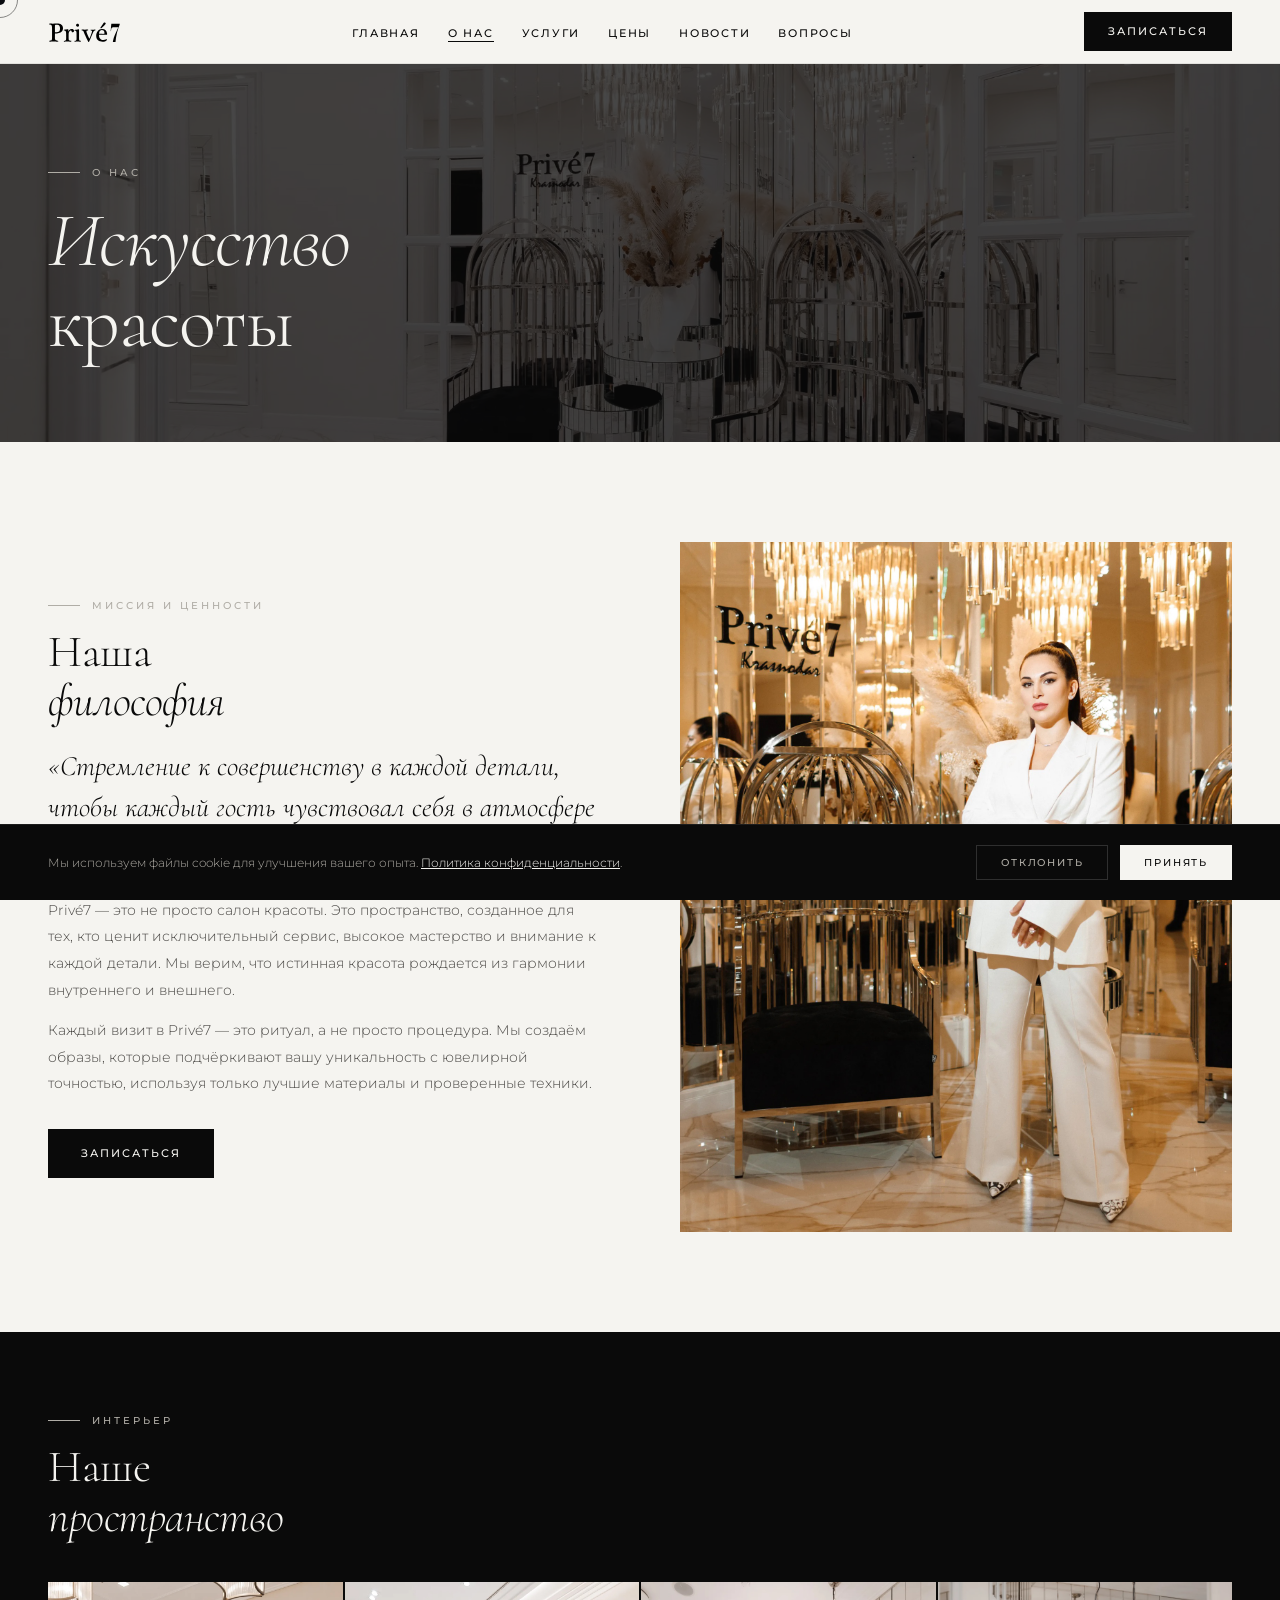
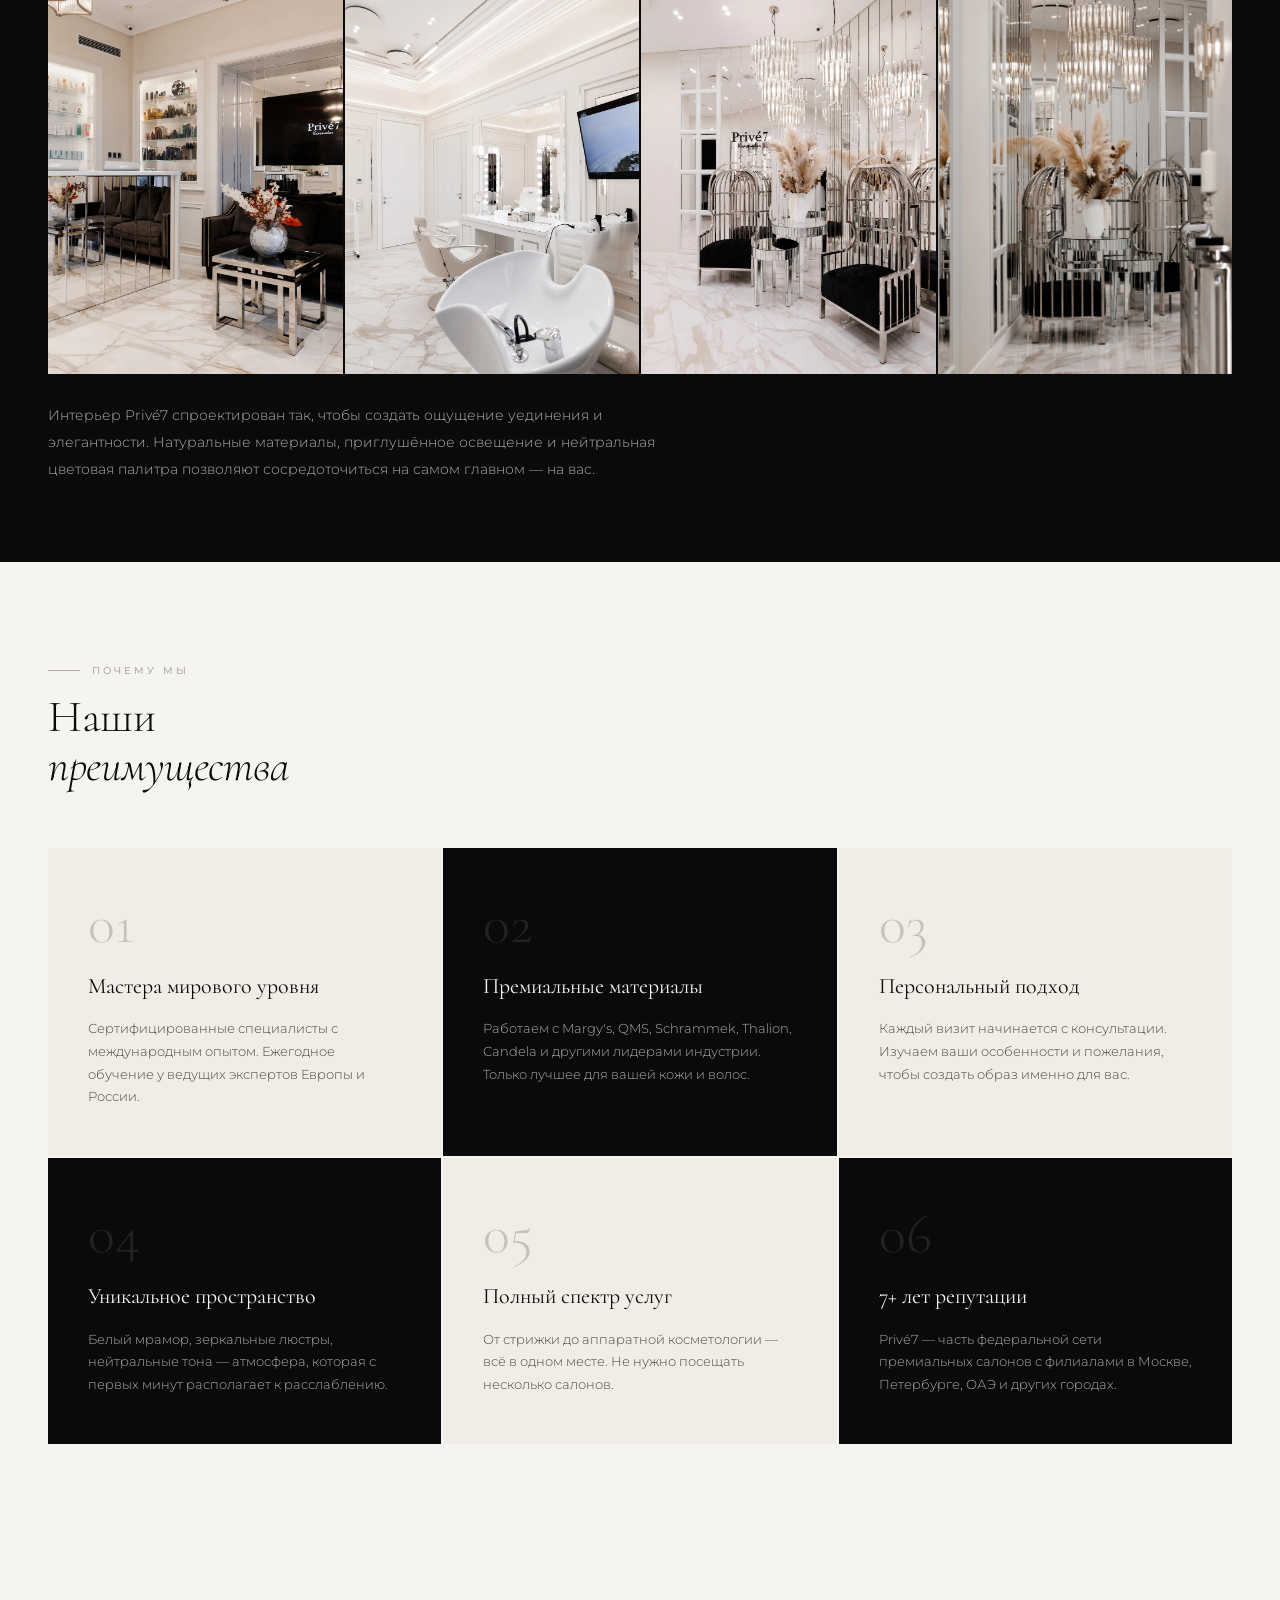
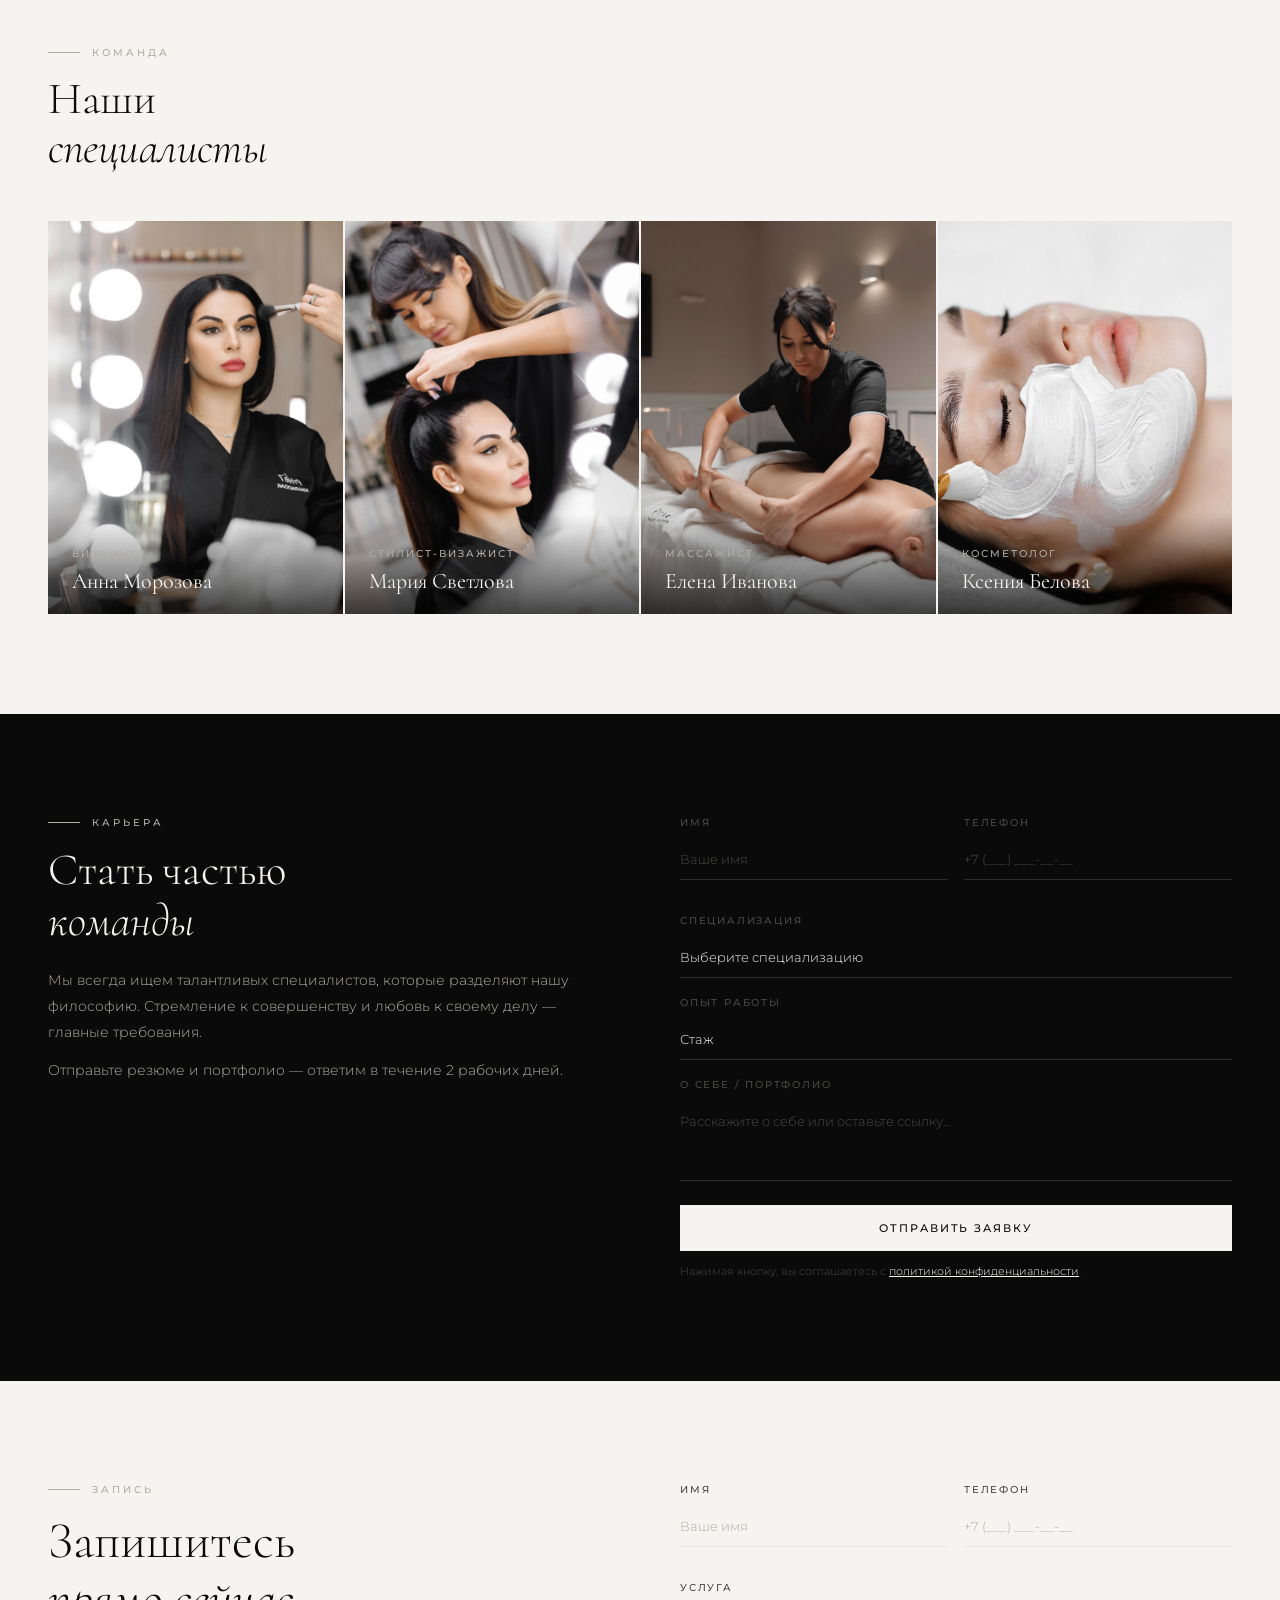
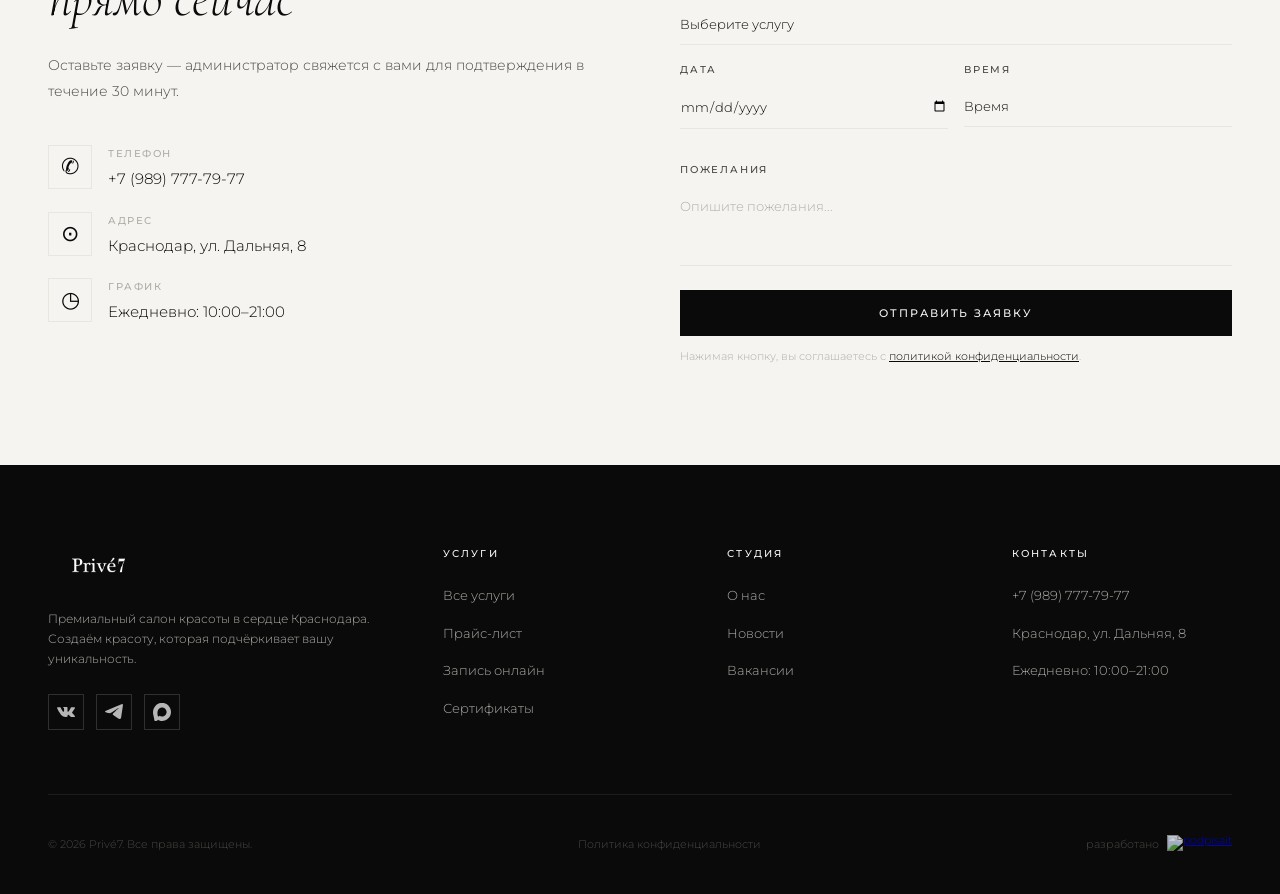
==== commit d69997cb: "Update about.html" ====
--- a/about.html
+++ b/about.html
@@ -625,541 +625,4 @@
 }
 </script>
 </body>
-</html>  </div>
-  <div class="masters-grid">
-    <div class="master-card fade-up"><img class="master-photo" src="assets/images/p12.png" alt="Анна Морозова"/><div class="master-overlay"><div class="master-role">Визажист</div><div class="master-name">Анна Морозова</div></div></div>
-<div class="master-card fade-up" style="transition-delay:0.08s"><img class="master-photo" src="assets/images/n04.png" alt="Мария Светлова"/><div class="master-overlay"><div class="master-role">Стилист-визажист</div><div class="master-name">Мария Светлова</div></div></div>
-<div class="master-card fade-up" style="transition-delay:0.16s"><img class="master-photo" src="assets/images/p11.png" alt="Елена Иванова"/><div class="master-overlay"><div class="master-role">Массажист</div><div class="master-name">Елена Иванова</div></div></div>
-<div class="master-card fade-up" style="transition-delay:0.24s"><img class="master-photo" src="assets/images/n05.png" alt="Ксения Белова"/><div class="master-overlay"><div class="master-role">Косметолог</div><div class="master-name">Ксения Белова</div></div></div>
-
-  </div>
-</section>
-
-<section class="join-section" id="join">
-  <div class="fade-up">
-    <div class="section-label light">Карьера</div>
-    <h2 class="join-title">Стать частью<br><em>команды</em></h2>
-    <p class="join-text">Мы всегда ищем талантливых специалистов, которые разделяют нашу философию. Стремление к совершенству и любовь к своему делу — главные требования.</p>
-    <p class="join-text" style="margin-top:12px">Отправьте резюме и портфолио — ответим в течение 2 рабочих дней.</p>
-  </div>
-  <div class="form-dark fade-up" style="transition-delay:.15s">
-    <div class="form-row">
-      <div class="form-group"><label class="form-label">Имя</label><input class="form-input" type="text" placeholder="Ваше имя"/></div>
-      <div class="form-group"><label class="form-label">Телефон</label><input class="form-input" type="tel" placeholder="+7 (___) ___-__-__"/></div>
-    </div>
-    <div class="form-group"><label class="form-label">Специализация</label>
-      <select class="form-select"><option value="" disabled selected>Выберите специализацию</option>
-        <option>Парикмахер / Стилист</option><option>Визажист</option>
-        <option>Мастер маникюра</option><option>Косметолог</option>
-        <option>Массажист</option><option>Администратор</option><option>Другое</option>
-      </select>
-    </div>
-    <div class="form-group"><label class="form-label">Опыт работы</label>
-      <select class="form-select"><option value="" disabled selected>Стаж</option>
-        <option>До 1 года</option><option>1–3 года</option><option>3–5 лет</option><option>Более 5 лет</option>
-      </select>
-    </div>
-    <div class="form-group"><label class="form-label">О себе / портфолио</label><textarea class="form-textarea" placeholder="Расскажите о себе или оставьте ссылку..."></textarea></div>
-    <button class="form-submit" onclick="submitForm(this)">Отправить заявку</button>
-    <p class="form-note" style="color:var(--gray-dark)">Нажимая кнопку, вы соглашаетесь с <a href="#" onclick="openPrivacy(event)" style="color:var(--white)">политикой конфиденциальности</a>.</p>
-  </div>
-</section>
-
-<section class="booking" id="booking">
-  <div class="fade-up">
-    <div class="section-label">Запись</div>
-    <h2 class="booking-h">Запишитесь<br><em>прямо сейчас</em></h2>
-    <p class="booking-intro">Оставьте заявку — администратор свяжется с вами для подтверждения в течение 30 минут.</p>
-    <div class="contact-details">
-      <div class="contact-item"><div class="contact-icon">✆</div><div><div class="contact-label">Телефон</div><div class="contact-value"><a href="tel:+79897777977">+7 (989) 777-79-77</a></div></div></div>
-      <div class="contact-item"><div class="contact-icon">⊙</div><div><div class="contact-label">Адрес</div><div class="contact-value">Краснодар, ул. Дальняя, 8</div></div></div>
-      <div class="contact-item"><div class="contact-icon">◷</div><div><div class="contact-label">График</div><div class="contact-value">Ежедневно: 10:00–21:00</div></div></div>
-    </div>
-  </div>
-  <div class="fade-up" style="transition-delay:.15s">
-    <div class="form-row">
-      <div class="form-group"><label class="form-label">Имя</label><input class="form-input" type="text" placeholder="Ваше имя"/></div>
-      <div class="form-group"><label class="form-label">Телефон</label><input class="form-input" type="tel" placeholder="+7 (___) ___-__-__"/></div>
-    </div>
-    <div class="form-group"><label class="form-label">Услуга</label>
-      <select class="form-select"><option value="" disabled selected>Выберите услугу</option>
-        <option>Макияж</option><option>Парикмахерский зал</option><option>Ногтевой сервис</option>
-        <option>Брови и ресницы</option><option>Лазерная эпиляция</option>
-        <option>Аппаратная косметология</option><option>Эстетическая косметология</option>
-        <option>Инъекционная косметология</option><option>Тело</option>
-      </select>
-    </div>
-    <div class="form-row">
-      <div class="form-group"><label class="form-label">Дата</label><input class="form-input" type="date"/></div>
-      <div class="form-group"><label class="form-label">Время</label>
-        <select class="form-select"><option value="" disabled selected>Время</option>
-          <option>10:00</option><option>11:00</option><option>12:00</option><option>13:00</option>
-          <option>14:00</option><option>15:00</option><option>16:00</option><option>17:00</option>
-          <option>18:00</option><option>19:00</option><option>20:00</option>
-        </select>
-      </div>
-    </div>
-    <div class="form-group"><label class="form-label">Пожелания</label><textarea class="form-textarea" placeholder="Опишите пожелания..."></textarea></div>
-    <button class="form-submit" onclick="submitForm(this)">Отправить заявку</button>
-    <p class="form-note">Нажимая кнопку, вы соглашаетесь с <a href="#" onclick="openPrivacy(event)">политикой конфиденциальности</a>.</p>
-  </div>
-</section>
-<footer>
-  <div class="footer-top">
-    <div>
-      <a href="index.html" class="footer-logo-link"><img src="assets/icons/logo_white.svg" alt="Privé7" class="footer-logo-img"/></a>
-      <p class="footer-tagline">Премиальный салон красоты в сердце Краснодара. Создаём красоту, которая подчёркивает вашу уникальность.</p>
-      <div class="footer-social">
-        <a href="#" class="social-link"><img src="assets/icons/vk.svg" alt="VK"/></a>
-        <a href="#" class="social-link"><img src="assets/icons/tg.svg" alt="TG"/></a>
-        <a href="#" class="social-link"><img src="assets/icons/max.svg" alt="MAX"/></a>
-      </div>
-    </div>
-    <div>
-      <div class="footer-col-title">Услуги</div>
-      <ul class="footer-links">
-        <li><a href="services.html">Все услуги</a></li>
-        <li><a href="https://prive7.shop" target="_blank">Прайс-лист</a></li>
-        <li><a href="index.html#booking">Запись онлайн</a></li>
-        <li><a href="#" onclick="openCert(event)">Сертификаты</a></li>
-      </ul>
-    </div>
-    <div>
-      <div class="footer-col-title">Студия</div>
-      <ul class="footer-links">
-        <li><a href="about.html">О нас</a></li>
-        <li><a href="masters.html">Мастера</a></li>
-        <li><a href="news.html">Новости</a></li>
-        <li><a href="about.html#join">Вакансии</a></li>
-      </ul>
-    </div>
-    <div>
-      <div class="footer-col-title">Контакты</div>
-      <ul class="footer-links">
-        <li><a href="tel:+79897777977">+7 (989) 777-79-77</a></li>
-        <li><a href="#">Краснодар, ул. Дальняя, 8</a></li>
-        <li><a href="#">Ежедневно: 10:00–21:00</a></li>
-      </ul>
-    </div>
-  </div>
-  <div class="footer-bottom">
-    <div class="footer-copy">© 2026 Privé7. Все права защищены.</div>
-    <div class="footer-legal">
-      <a href="#" onclick="openPrivacy(event)">Политика конфиденциальности</a>
-    </div>
-  </div>
-</footer>
-<div id="privacyPopup"><div class="privacy-inner">
-  <button class="privacy-close" onclick="closePrivacy()">×</button>
-  <h2 class="privacy-h">Политика конфиденциальности</h2>
-  <p class="privacy-date">Последнее обновление: 1 января 2025</p>
-  <div class="privacy-body">
-    <p><strong>1. ОБЩИЕ ПОЛОЖЕНИЯ</strong><br>1.1 Настоящая Политика конфиденциальности персональных данных клиентов и пользователей (далее также – «Субъект персональных данных») сервисов ООО «ПРИВЕ7» (далее также – «Политика») регулирует отношения, связанные с обработкой персональных данных, которые осуществляет ООО «ПРИВЕ7» (адрес: 119146, город Москва, Фрунзенская наб., д. 24, этаж/помещ. 1/1, ОГРН: 1137746312660, ИНН: 7701994480) (далее также – «Оператор») с использованием средств автоматизации, включая сайт в информационно-телекоммуникационной сети «Интернет» https://prive-7.ru/ (в том числе сайт https://www.yclients.com/, если переход на указанный сайт осуществлен через сайт https://prive-7.ru/, в том числе, но не ограничиваясь, https://n453474.yclients.com/, https://n379377.yclients.com/, https://n1360835.yclients.com/, https://n966899.yclients.com/, https://n409244.yclients.com/, https://b860090.yclients.com/ и https://n668277.yclients.com/) (далее также – «Сайт»).
-<br>1.2 Настоящая Политика разработана в соответствии с Федеральным законом от 27.07.2006 № 152-ФЗ «О персональных данных». Обработка персональных данных осуществляется на территории Российской Федерации.
-<br>1.3 Сайт может осуществлять обработку следующих персональных данных, а именно:
-• данных, указанных самим Субъектом персональных данных на Сайте: фамилия; имя; отчество; контактный номер телефона; адрес электронной почты; сведения, полученные при автоматизированной обработке персональных данных;
-• данных, которые автоматически передаются в процессе просмотра и при посещении страниц Сайта (cookie-файлы): URL страницы; реферер страницы; заголовок страницы; браузер и его версия; операционная система и ее версия; тип устройства; высота и ширина экрана; наличие cookie-файлов (включены, отключены или не поддерживаются); наличие JavaScript; часовой пояс; язык браузера; глубина цвета экрана; ширина и высота клиентской части окна браузера; пол и возраст посетителей; интересы посетителей; географические данные (страна, область, город, зона действия Генерального регламента о защите данных (General Data Protection Regulation, GDPR)); JavaScript-события (учет взаимодействий посетителя с Сайтом, в том числе использование на сайте методов JavaScript API, например, отправка формы, скроллинг страницы); параметры загрузки страницы (например, время до отрисовки и время ответа сервера); просмотр страницы; визит; переход по внешней ссылке; скачивание файла; отказ; время на сайте; глубина просмотра; правильность установления других cookie-файлов; сведения о том, включен ли у пользователя блокировщик рекламы; дата первого визита; клиентский идентификатор (Client ID), который определяет браузер, в котором посетитель просматривает Сайт.
-<br>1.4 Любые платежи, которые обрабатываются третьими лицами на Сайте, регулируются политикой конфиденциальности этих третьих лиц.
-<br>1.5 Оператор не осуществляет сбор и обработку персональных данных Субъекта персональных данных о его расовой, национальной принадлежности, политических взглядах, религиозных или философских убеждениях, частной жизни.
-<br>1.6 Персональные данные Субъекта персональных данных относятся к конфиденциальной информации ограниченного доступа.
-<br>1.7 Давая согласие на обработку персональных данных, Субъект персональных данных подтверждает, что является совершеннолетним.
-<br>1.8 Решение о предоставлении своих персональных данных и согласие на их обработку дано своей волей и в своем интересе. Отказ от предоставления своих персональных данных влечет невозможность для Оператора надлежаще оказывать услуги.
-<br>1.9 Оператор вправе время от времени по своему усмотрению вносить изменения в настоящую Политику и обязан уведомлять Субъекта персональных данных о существенных изменениях Политики. Существенность изменений определяется по усмотрению Оператора.</p>
-    <p><strong>2. ТЕРМИНЫ И ОПРЕДЕЛЕНИЯ</strong><br>Для целей применения и толкования настоящей Политики используются определенные ниже основные термины (если в Политике прямо не указано иное). В тексте Политики эти термины могут быть указаны с большой или маленькой буквы в единственном или множественном числе, а также в виде сокращений.
-Персональные данные – любая информация, относящаяся к прямо или косвенно определенному или определяемому физическому лицу (Субъекту персональных данных).
-Обработка персональных данных – любое действие (операция) или совокупность действий (операций), совершаемых с использованием средств автоматизации или без использования таких средств с персональными данными, включая сбор, запись, систематизацию, накопление, хранение, уточнение (обновление, изменение), извлечение, использование, передачу (распространение, предоставление, доступ), обезличивание, блокирование, удаление, уничтожение персональных данных.
-Автоматизированная обработка персональных данных – обработка персональных данных с помощью средств вычислительной техники.
-Распространение персональных данных — действия, направленные на раскрытие персональных данных неопределенному кругу лиц.
-Предоставление персональных данных – действия, направленные на раскрытие персональных данных определенному лицу или определенному кругу лиц.
-Блокирование персональных данных – временное прекращение обработки персональных данных (за исключением случаев, если обработка необходима для уточнения персональных данных).
-Уничтожение персональных данных – действия, в результате которых становится невозможным восстановить содержание персональных данных в информационной системе персональных данных и (или) в результате которых уничтожаются материальные носители персональных данных.
-Обезличивание персональных данных – действия, в результате которых становится невозможным без использования дополнительной информации определить принадлежность персональных данных конкретному Субъекту персональных данных.
-Информационная система персональных данных – совокупность содержащихся в базах данных персональных данных и обеспечивающих их обработку информационных технологий и технических средств.
-Трансграничная передача персональных данных – передача персональных данных на территорию иностранного государства органу власти иностранного государства, иностранному физическому лицу или иностранному юридическому лицу.
-Иные термины и определения, встречающиеся в настоящей Политике, подлежат толкованию в соответствии с положениями Федерального закона от 27.07.2006 № 152-ФЗ «О персональных данных».</p>
-    <p><strong>3. ЦЕЛИ ОБРАБОТКИ ПЕРСОНАЛЬНЫХ ДАННЫХ</strong><br>
-Оператор обрабатывает персональные данные Субъекта персональных данных в целях оказания услуг, указанных на Сайте, а также в следующих целях:
-• заключение, изменение, расторжение договоров, исполнение обязательств по заключенным договорам, а также выполнение соответствующих требований, предусмотренных законодательством Российской Федерации;
-• предоставление информации об оказываемых Оператором услугах, о разработке Оператором новых продуктов и услугах, информирование о предложениях по продуктам и услугам Оператора, проведение маркетинговых (рекламных) мероприятий;
-• формирование статистической отчетности, анализ эффективности Сайта, предоставление доступа к Сайту, его содержанию, к функционалу сервиса, для администрирования Сайта;
-• установление обратной связи, включая направление уведомлений и запросов, улучшение качества работы Сайта и его сервисов, удобства их использования и разработки новых сервисов и услуг;
-• предоставление эффективной клиентской и технической поддержки при возникновении проблем, связанных с использованием Сайта.</p>
-    <p><strong>4. УСЛОВИЯ ОБРАБОТКИ ПЕРСОНАЛЬНЫХ ДАННЫХ</strong><br>Обработка персональных данных осуществляется с соблюдением принципов и правил, предусмотренных законодательством Российской Федерации. Обработка персональных данных допускается в следующих случаях:
-• обработка персональных данных осуществляется с согласия Субъекта персональных данных на обработку его персональных данных;
-• обработка персональных данных необходима для исполнения договора, стороной которого либо выгодоприобретателем по которому является Субъект персональных данных, а также для заключения договора по инициативе Субъекта персональных данных или договора, по которому Субъект персональных данных будет являться выгодоприобретателем;
-• обработка персональных данных необходима для осуществления прав и законных интересов Оператора, третьих лиц и публичных интересов в случаях и с ограничениями, предусмотренными законодательством Российской Федерации;
-• обработка персональных данных осуществляется в отношении данных, подлежащих опубликованию или обязательному раскрытию в соответствии с законодательством Российской Федерации.
-<br>4.2 Оператор вправе поручить обработку персональных данных третьему лицу с согласия Субъекта персональных данных, если иное не предусмотрено законодательством Российской Федерации, на основании заключаемого с этим лицом договора.
-<br>4.3 В случае, если Оператор поручает обработку персональных данных третьему лицу, ответственность перед Субъектом персональных данных за действия указанного лица несет Оператор.
-<br>4.4 Персональные данные Субъекта персональных данных, являющегося пользователем Сайта, обрабатываются исключительно с использованием средств автоматизации.
-<br>4.5 Обработка персональных данных осуществляется Оператором с согласия Субъекта персональных данных как с момента заполнения любых форм на Сайте либо при оставлении на Сайте любых данных, так и непосредственно после указанных действий Субъекта персональных данных на Сайте.
-<br>4.6 Получение согласия Субъекта персональных данных на обработку его персональных данных является необходимым условием для оказания Оператором услуг в пользу Субъекта персональных данных. С содержанием электронного документа «Согласие на обработку персональных данных» Субъект персональных данных может ознакомиться в любой время на Сайте Оператора, в том числе при заполнении форм.
-<br>4.7 Все персональные данные следует получать от самого Субъекта персональных данных. Если персональные данные Субъекта персональных данных можно получить только у третьей стороны, то Субъект персональных данных должен быть уведомлен об этом, и от него должно быть получено согласие.
-<br>4.8 Некоторые данные могут собираться автоматически без участия Субъекта персональных данных, например, cookie-файлы.
-<br>4.9 Хранение данных в форме, позволяющей определить Субъекта персональных данных, осуществляется не дольше, чем этого требуют цели их обработки, и они подлежат уничтожению по достижении целей обработки или в случае утраты необходимости в их достижении.</p>
-    <p><strong>5. ПСОГЛАСИЕ НА ОБРАБОТКУ ПЕРСОНАЛЬНЫХ ДАННЫХ</strong><br>5.1 Субъект персональных данных при заполнении любых форм на Сайте Оператора либо при оставлении на Сайте любых данных дает конкретное, предметное, информированное, сознательное и однозначное согласие Оператору на обработку своих персональных данных.
-<br>5.2 Перечень персональных данных, согласие на обработку которых дает Субъект персональных данных в случае предоставления таких данных:
-• данные, указанные самим Субъектом персональных данных на Сайте: фамилия; имя; отчество; контактный номер телефона; адрес электронной почты; сведения, полученные при автоматизированной обработке персональных данных;
-• данные, которые автоматически передаются в процессе просмотра и при посещении страниц Сайта (cookie-файлы): URL страницы; реферер страницы; заголовок страницы; браузер и его версия; операционная система и ее версия; тип устройства; высота и ширина экрана; наличие cookie-файлов (включены, отключены или не поддерживаются); наличие JavaScript; часовой пояс; язык браузера; глубина цвета экрана; ширина и высота клиентской части окна браузера; пол и возраст посетителей; интересы посетителей; географические данные (страна, область, город, зона действия Генерального регламента о защите данных (General Data Protection Regulation, GDPR)); JavaScript-события (учет взаимодействий посетителя с Сайтом, в том числе использование на сайте методов JavaScript API, например, отправка формы, скроллинг страницы); параметры загрузки страницы (например, время до отрисовки и время ответа сервера); просмотр страницы; визит; переход по внешней ссылке; скачивание файла; отказ; время на сайте; глубина просмотра; правильность установления других cookie-файлов; сведения о том, включен ли у пользователя блокировщик рекламы; дата первого визита; клиентский идентификатор (Client ID), который определяет браузер, в котором посетитель просматривает Сайт.
-<br>5.3 Перечень действий с персональными данными, на совершение которых дается согласие, общее описание используемых Оператором способов обработки персональных данных: сбор, запись, систематизация, накопление, хранение, уточнение (обновление, изменение), извлечение, использование в целях заключения и исполнения договоров, передача (предоставление, доступ) в целях заключения и исполнения договоров, обезличивание, блокирование, удаление, уничтожение персональных данных, а также иные действия, которые Оператор обязан выполнить в соответствии с законодательством Российской Федерации.
-<br>5.4 Оператор имеет право поручать (передавать персональные данные (предоставление, доступ)) обработку персональных данных третьим лицам, в том числе ООО «ПРИВЕ7 ДАЧА» (143082, Московская область, д Жуковка, д. 70, ОГРН: 1207700039084, ИНН: 9724003429) и ООО «ПРИВЕ7 ПРЕСНЯ» (119146, город Москва, Фрунзенская наб., д. 24, антресоль 1 эт. пом. Vб, комн. 1б,
-ОГРН: 1187746374694, ИНН: 7704453641).
-<br>5.5 Оператор имеет право поручать (передавать персональные данные (предоставление, доступ)) обработку cookie-файлов третьим лицам, в том числе ООО «ЯНДЕКС» (119021, г. Москва, ул. Льва Толстого, д. 16, ОГРН: 1027700229193, ИНН: 7736207543),
-ООО «ЯНДЕКС ДЦ» (115035, город Москва, Садовническая ул., д. 82 стр. 2, ком. 5B68, ОГРН: 1116232000411, ИНН: 6232008480),
-ООО «ЯНДЕКС ДЦ КАЛУГА» (248926, Калужская область, г. Калуга, проезд 1-й Автомобильный, зд. 8, ОГРН: 1214000005010, ИНН: 4027146565), ООО «ЯНДЕКС ДЦ ВЛАДИМИР» (600902, г. Владимир, микрорайон Энергетик, ул. Энергетиков, д. 37, к. 1, ОГРН: 1153328000154, ИНН: 3328000568).
-<br>5.6 Срок, в течение которого действует Согласие Субъекта персональных данных: в течение всего периода взаимодействия с Оператором и 3 (трех) лет после его прекращения.
-<br>5.7 Способ отзыва Согласия: в письменной форме путем направления отзыва по адресу: 119146, город Москва, Фрунзенская наб., д. 24, этаж/помещ. 1/1.</p>
-    <p><strong>6. ПРАВА СУБЪЕКТА ПЕРСОНАЛЬНЫХ ДАННЫХ</strong><br>6.1 Субъект персональных данных вправе требовать от Оператора уточнения его персональных данных, их блокирования или уничтожения в случае, если персональные данные являются неполными, устаревшими, неточными, незаконно полученными или не являются необходимыми для заявленной цели обработки, а также принимать предусмотренные законом меры по защите своих прав.
-<br>6.2 Субъект персональных данных имеет право на получение информации, касающейся обработки его персональных данных, в том числе содержащей:
-• подтверждение факта обработки персональных данных Оператором;
-• правовые основания и цели обработки персональных данных;
-• цели и применяемые Оператором способы обработки персональных данных;
-• наименование и место нахождения Оператора, сведения о лицах (за исключением работников Оператора), которые имеют доступ к персональным данным или которым могут быть раскрыты персональные данные на основании договора с Оператором или на основании законодательства Российской Федерации;
-• обрабатываемые персональные данные, относящиеся к соответствующему Субъекту персональных данных, источник их получения, если иной порядок предоставления таких данных не предусмотрен законодательством Российской Федерации;
-• сроки обработки персональных данных, в том числе сроки их хранения;
-• порядок осуществления Субъектом персональных данных прав, предусмотренных законодательством Российской Федерации;
-• информацию об осуществленной или о предполагаемой трансграничной передаче данных;
-• наименование или фамилию, имя, отчество и адрес лица, осуществляющего обработку персональных данных по поручению Оператора, если обработка поручена или будет поручена такому лицу;
-• иные сведения, предусмотренные действующим законодательством Российской Федерации.
-<br>6.3 Сведения, указанные в п. 6.2 настоящей Политики, предоставляются Субъекту персональных данных при обращении по электронной почте info@prive7.com или по адресу: 119146, город Москва, Фрунзенская наб., д. 24, этаж/помещ. 1/1. Субъект персональных данных обязан предоставить Оператору доказательства принадлежности персональных данных, в отношении которых направляется запрос. Такие сведения должны быть предоставлены Субъекту персональных данных в доступной форме, в них не должны содержаться персональные данные, относящиеся к другому Субъекту персональных данных, за исключением случаев, если имеются законные основания для раскрытия таких персональных данных.
-<br>6.4 Субъект персональных данных имеет право на отзыв своего согласия на обработку персональных данных, а также на их удаление. Для реализации данных прав Субъект персональных данных должен направить соответствующее обращение по адресу: 119146, город Москва, Фрунзенская наб., д. 24, этаж/помещ. 1/1. Субъект персональных данных обязан предоставить Оператору доказательства принадлежности персональных данных, в отношении которых направляется запрос. Оператор рассматривает поступившее обращение и обеспечивает прекращение обработки персональных данных Субъекта персональных данных, а также удаляет персональные данные Субъекта персональных данных в течение 5 (пяти) рабочих дней с момента поступления обращения Субъекта персональных данных.
-<br>6.5 Уничтожение документов (носителей), содержащих персональные данные, производится путем сожжения, дробления (измельчения), химического разложения, превращения в бесформенную массу или порошок. Для уничтожения бумажных документов допускается применение шредера.
-<br>6.6 Данные на электронных носителях уничтожаются путем стирания или форматирования носителя. Факт уничтожения персональных данных подтверждается документально актом об уничтожении носителей.</p>
-    <p><strong>7. ОБЯЗАННОСТИ ОПЕРАТОРА</strong><br>7.1 Оператор обязан обеспечить запись, систематизацию, накопление, хранение, уточнение (обновление, изменение), извлечение персональных данных Субъекта персональных данных с использованием баз данных, находящихся на территории Российской Федерации.
-<br>7.2 Оператор обязан принимать меры, необходимые и достаточные для обеспечения выполнения обязанностей, предусмотренных законодательством Российской Федерации в отношении персональных данных. Оператор самостоятельно определяет состав и перечень мер, необходимых и достаточных для обеспечения выполнения обязанностей. К таким мерам относятся:
-<br>7.3 Формирование комиссии по защите персональных данных.
-<br>7.4 Назначение Оператором ответственного за организацию обработки персональных данных.
-<br>7.5 Применение правовых, организационных и технических мер по обеспечению безопасности персональных данных.
-<br>7.6 Оценка вреда, который может быть причинен Субъекту персональных данных в случае нарушения его прав, предусмотренных настоящей Политикой и законодательством Российской Федерации.
-<br>7.7 К мерам, необходимым и достаточным для обеспечения выполнения обязанностей Оператора, предусмотренных законодательством Российской Федерации о персональных данных, могут относиться:
-• издание Оператором локальных актов по вопросам обработки персональных данных, а также локальных актов, устанавливающих процедуры, направленные на предотвращение и выявление нарушений законодательства Российской Федерации, устранение последствий таких нарушений;
-• осуществление внутреннего контроля и (или) аудита соответствия обработки персональных данных закону и принятым в соответствии с ним нормативным правовым актам, требованиям к защите персональных данных, Политике Оператора, локальным актам Оператора;
-• ознакомление работников Оператора, непосредственно осуществляющих обработку персональных данных, с положениями законодательства Российской Федерации о персональных данных, в том числе с требованиями к защите персональных данных, документами, определяющими Политику Оператора, локальными актами по вопросам обработки персональных данных, и (или) обучение указанных работников.
-<br>7.8 Оператор при обработке персональных данных обязан принимать необходимые правовые, организационные и технические меры или обеспечивать их принятие для защиты персональных данных от неправомерного или случайного доступа к ним, уничтожения, изменения, блокирования, копирования, предоставления, распространения персональных данных, а также от иных неправомерных действий в отношении персональных данных.
-<br>7.9 Обеспечение безопасности персональных данных достигается следующими способами:
-• определение угроз безопасности персональных данных при их обработке в информационных системах персональных данных;
-• применение организационных и технических мер по обеспечению безопасности персональных данных при их обработке в информационных системах персональных данных, необходимых для выполнения требований к защите персональных данных;
-• учет машинных носителей персональных данных;
-• обнаружение фактов несанкционированного доступа к персональным данным и принятие мер;
-• контроль за принимаемыми мерами по обеспечению безопасности персональных данных и уровня защищенности информационных систем персональных данных.
-<br>7.10 Обеспечение безопасности персональных данных может достигаться следующими способами:
-• применение прошедших в установленном порядке процедур оценки соответствия средств защиты информации;
-• восстановление персональных данных, модифицированных или уничтоженных вследствие несанкционированного доступа к ним;
-• установление правил доступа к персональным данным, обрабатываемым в информационной системе персональных данных, а также обеспечение регистрации и учета всех действий, совершаемых с персональными данными в информационной системе персональных данных;
-• совершенствование и обновление настоящей Политики.
-<br>7.11 Оператор обязан предоставить безвозмездно Субъекту персональных данных или его представителю возможность ознакомления с персональными данными, относящимися к этому Субъекту персональных данных.
-<br>7.12 В срок, не превышающий 7 (семи) рабочих дней со дня предоставления Субъектом персональных данных или его представителем сведений, подтверждающих, что персональные данные являются неполными, неточными или неактуальными, Оператор обязан внести в них необходимые изменения.
-<br>7.13 В срок, не превышающий 5 (пяти) рабочих дней со дня представления Субъектом персональных данных или его представителем сведений, подтверждающих, что такие персональные данные являются незаконно полученными или не являются необходимыми для заявленной цели обработки, Оператор обязан уничтожить такие персональные данные.
-<br>7.14 Оператор обязан уведомить Субъекта персональных данных или его представителя о внесенных изменениях и предпринятых мерах и принять разумные меры для уведомления третьих лиц, которым персональные данные этого Субъекта персональных данных были переданы.
-<br>7.15 В случае выявления неправомерной обработки персональных данных при обращении Субъекта персональных данных или его представителя либо по запросу Субъекта персональных данных или его представителя Оператор обязан осуществить блокирование неправомерно обрабатываемых персональных данных, относящихся к этому Субъекту персональных данных, или обеспечить их блокирование (если обработка персональных данных осуществляется другим лицом, действующим по поручению Оператора) с момента такого обращения или получения указанного запроса на период проверки.
-<br>7.16 В случае выявления неточных персональных данных при обращении Субъекта персональных данных или его представителя Оператор обязан осуществить блокирование персональных данных, относящихся к этому Субъекту персональных данных, или обеспечить их блокирование (если обработка персональных данных осуществляется другим лицом, действующим по поручению Оператора) с момента такого обращения или получения указанного запроса на период проверки, если блокирование персональных данных не нарушает права и законные интересы Субъекта персональных данных или третьих лиц.
-<br>7.17 В случае выявления неправомерной обработки персональных данных, осуществляемой Оператором или лицом, действующим по поручению Оператора, Оператор в срок, не превышающий 5 (пяти) рабочих дней с даты этого выявления, обязан прекратить неправомерную обработку персональных данных или обеспечить прекращение неправомерной обработки персональных данных лицом, действующим по поручению Оператора.
-<br>7.18 Оператор не вправе предоставлять возможность распространения информации и доступа к информации, ограниченной в распространении на территории Российской Федерации.
-<br>7.19 Оператор обязан принимать правовые, организационные и технические меры, направленные на соблюдение требований Федерального закона от 27.07.2006 № 149-ФЗ «Об информации, информационных технологиях и о защите информации», в частности:
-• обеспечение защиты информации от неправомерного доступа, уничтожения, модифицирования, блокирования, копирования, предоставления, распространения, а также от иных неправомерных действий в отношении такой информации;
-• соблюдение конфиденциальности информации ограниченного доступа;
-• реализация права на доступ к информации;
-• своевременное обнаружение фактов несанкционированного доступа к информации;
-• предупреждение возможности неблагоприятных последствий нарушения порядка доступа к информации;
-• недопущение воздействия на технические средства обработки информации, в результате которого нарушается их функционирование;
-• возможность незамедлительного восстановления информации, модифицированной или уничтоженной вследствие несанкционированного доступа к ней;
-• постоянный контроль за обеспечением уровня защищенности информации;
-• нахождение на территории Российской Федерации баз данных информации, с использованием которых осуществляются сбор, запись, систематизация, накопление, хранение, уточнение (обновление, изменение), извлечение персональных данных граждан Российской Федерации.</p>
-<p><strong>8. COOKIE-ФАЙЛЫ</strong><br>8.1 Оператор может использовать cookie-файлы и другие технологии отслеживания для поддержки работы Сайта, анализа трафика или в рекламных целях.
-<br>8.2 Пользуясь Сайтом, Субъект персональных данных подтверждает свое согласие на использование cookie-файлов, описанных в настоящей Политике.
-<br>8.3 Субъект персональных данных может настроить все свои устройства на прием cookie-файлов, уведомления о получении cookie-файлов или отключение приема cookie-файлов. Настройки изменения или отключения cookie-файлов могут варьироваться в зависимости от вида браузера. Субъект персональных данных должен воспользоваться такими вкладками, как «Помощь», «Настройки» или «Предпочтения» в меню браузера.
-<br>8.4 Чтобы узнать больше о том, как работать с cookie-файлами или удалить их, Субъект персональных данных может зайти на сайт https://allaboutcookies.org/ и в раздел «Справка» или «Помощь» своего браузера. Через настройки браузера (например, «Internet Explorer», «Safari», «Mozilla Firefox» или «Chrome») Субъект персональных данных может выбрать, какие cookie-файлы принимать, а какие отклонять. Расположение настроек зависит от того, какой браузер используется.
-<br>8.5 Если Субъект персональных данных решил отказаться от определенных технических и/или функциональных cookie-файлов, ему могут быть недоступны некоторые функции Сайта и услуги Оператора.</p>
-<p><strong>9. КОНТРОЛЬ ЗА СОБЛЮДЕНИЕМ ТРЕБОВАНИЙ К ЗАЩИТЕ ПЕРСОНАЛЬНЫХ ДАННЫХ</strong><br>9.1 Внутренний контроль за соблюдением структурными подразделениями Оператора законодательства Российской Федерации и локальных нормативных актов в области персональных данных осуществляется комиссией по защите персональных данных и ответственным за организацию обработки персональных данных.
-<br>9.2 Все сотрудники Оператора, осуществляющие обработку персональных данных, обязаны хранить тайну о сведениях, содержащих персональные данные, в соответствии с Политикой и требованиями законодательства Российской Федерации.
-<br>9.3 Лица, виновные в нарушении требований настоящей Политики, несут предусмотренную законодательством Российской Федерации ответственность.</p>
-    <p style="margin-bottom:0"><strong>ООО «ПРИВЕ7»</strong><br>ОГРН: 1137746312660<br>ИНН: 7701994480<br>КПП: 770401001<br>Телефоны: +7 (969) 347-34-47, +7 (495) 640-97-77<br>Е-mail: info@prive7.com</p>
-  </div>
-</div></div>
-<div id="certPopup"><div class="cert-inner">
-  <button class="cert-close" onclick="closeCert()">×</button>
-  <h2 class="cert-h">Наши сертификаты</h2>
-  <p class="cert-date">Последнее обновление: 1 января 2025</p>
-  <div class="cert-body">
-  <div class="cert-list fade-up" style="transition-delay:.1s">
-    <div class="cert-item"><div class="cert-question" onclick="toggleCert(this)">Оферта на заключение договора<span class="cert-arrow">›</span></div><div class="cert-answer"><p><strong>В настоящей Оферте</strong><br>
-В настоящей Оферте содержатся условия договора предоставления ООО «ПРИВЕ7» (ОГРН: 1137746312660, ИНН: 7701994480), сетью салонов красоты премиум класса «Privé7» (далее также – «Исполнитель»), услуг, предусмотренных настоящей Офертой, а также взаимные права, обязанности и порядок взаимоотношений между Исполнителем и потребителем услуг (далее также – «Заказчик»), который принимает и акцептует настоящую Оферту о заключении договора об оказании услуг (далее также – «Договор»).</p>
-
-<p>Совершение Заказчиком действий, указанных в настоящей Оферте, является подтверждением согласия Заказчика заключить Договор на условиях, в порядке и объеме, изложенных в настоящей Оферте.</p>
-
-<p>Изложенный текст Оферты является публичным предложением заключить Договор в соответствии с п. 2 ст. 437 Гражданского кодекса Российской Федерации (часть первая) от 30.11.1994 № 51-ФЗ (далее также – «ГК РФ»). Исполнитель считается давшим Оферту на условиях, изложенных в настоящем Договоре, с момента размещения Оферты на сайте <a href="https://prive-7.ru/">https://prive-7.ru/</a>.</p>
-
-<p><strong>ОПРЕДЕЛЕНИЯ И ТЕРМИНЫ</strong></p>
-
-<p><strong>Оферта</strong> – адресованное одному или нескольким лицам предложение, которое достаточно определенно и выражает намерение лица, сделавшего предложение, считать себя заключившим договор с адресатом, которым будет принято предложение.</p>
-
-<p><strong>Акцепт оферты</strong> – ответ лица, которому адресована оферта, о ее принятии. Акцепт должен быть полным и безоговорочным.</p>
-
-<p><strong>Заказ</strong> – заполнение Заказчиком формы заказа на Сайте Исполнителя, нажатие кнопки «Записаться», а также подтверждение Заказа менеджеру Исполнителя и согласование с менеджером Исполнителя иных необходимых условий.</p>
-
-<p><strong>Заказчик</strong> – физическое лицо, достигшее 18 лет, либо юридическое лицо, принявшее все условия Договора и заключившее Договор с Исполнителем на условиях настоящей Оферты.</p>
-
-<p><strong>Пациент</strong> – лицо, в интересах которого Заказчик принял все условия Договора и заключил Договор с Исполнителем на условиях настоящей Оферты.</p>
-
-<p><strong>Сайт</strong> – интернет-ресурс, состоящий из совокупности программ для ЭВМ, вэб-панели управления, баз данных и размещенной в них информации. Сайт содержится в информационной системе, обеспечивающей доступность указанной информации в сети «Интернет» по адресам <a href="https://prive-7.ru/">https://prive-7.ru/</a> и <a href="https://www.yclients.com/">https://www.yclients.com/</a>, включая все уровни домена prive-7.ru, как функционирующие на дату их посещения Заказчиком, так и создаваемые в течение всего срока функционирования Сайта, а также отдельные страницы yclients.com. <p><strong>Администрация Сайта</strong> – администрация Сайта Исполнителя, действующая от имени Исполнителя, осуществляющая администрирование сетью салонов красоты премиум класса «Privé7» и управление сервисами Исполнителя.</p>
-
-<p><strong>Бан</strong> – внесение Заказчика в «черный список» за нарушение условий Договора с Исполнителем для предотвращения повторного Заказа и блокировки доступа Заказчика к получению услуг Исполнителя.</p>
-
-<p><strong>Контент</strong> – все информационно-значимое наполнение Сайта, включая тексты, графику, аудио, видео и иное содержимое, доступные для просмотра, воспроизведения и скачивания, являющиеся в том числе результатами интеллектуальной деятельности и/или средствами индивидуализации, права использования которых могут принадлежать Исполнителю либо третьим лицам. Пользователи Сайта могут просматривать, получать или загружать Контент посредством функционала Сайта на условиях и в порядке, которые предусмотрены настоящей Офертой.</p>
-
-<p><strong>Персональные (личные) данные</strong> – личная информация (в том числе фамилия; имя; отчество; контактный номер телефона, адрес электронной почты; сведения, полученные при автоматизированной обработке персональных данных), добровольно и осознанно предоставляемая Заказчиком при совершении действий на Сайте Исполнителя, необходимых для доступа Заказчика к сервисам и услугам Исполнителя.</p>
-
-<p>В Оферте могут быть использованы термины, не определенные в данном разделе. В этом случае толкование такого термина производится в соответствии с текстом Оферты. В случае отсутствия однозначного толкования термина в тексте следует руководствоваться толкованием термина, определенным в первую очередь на Сайте, а затем сложившимся (общеупотребимым) языком в сети «Интернет» и других источниках.</p>
-
-<p><strong>ПРЕДМЕТ ДОГОВОРА</strong></p>
-
-<p>1.1. В соответствии с условиями настоящего Договора Исполнитель обязуется оказать Заказчику медицинские и косметические немедицинские услуги, указанные на Сайте Исполнителя (далее также – «Услуги»). Заказчик обязуется принять заказанные Услуги и оплатить их в соответствии с прайс-листом, размещенным на Сайте Исполнителя, действующим на момент Заказа Услуг Заказчиком.</p>
-
-<p>1.2. Исполнитель оказывает Услуги в пределах своей компетентности.</p>
-
-<p>1.3. Исполнитель и Заказчик в рамках настоящего Договора осуществляют деятельность для достижения целей Заказчика (Пациента). В процессе оказания Услуг цели Заказчика (Пациента) могут меняться и уточняться, ставиться новые.</p>
-
-<p>1.3.1. Полученные от Исполнителя рекомендации относительно здоровья Заказчик (Пациент) фиксирует, хранит и исполняет по своему усмотрению, осознавая при этом, что достижение им цели своего Заказа прямо связано с выполнением рекомендаций Исполнителя.</p>
-
-<p>1.4. Отсутствие ожидаемого Заказчиком (Пациентом) результата от Услуг в условиях, когда Исполнителем были предприняты все необходимые профессиональные действия при соблюдении той степени заботливости и осмотрительности, которая от него требовалась по характеру обязательств и условиям Договора, не является основанием для признания Услуг оказанными в ненадлежащем качестве.</p>
-
-<p>1.5. Услуги, указанные в п. 1.1 настоящего Договора, предоставляются Заказчику (Пациенту) после передачи всей необходимой информации для выполнения данного вида Услуг Исполнителем.</p>
-<p><strong>АКЦЕПТ ОФЕРТЫ</strong></p>
-
-<p>2.1. Настоящая Оферта является публичной и представляет собой предложение Исполнителя заключить Договор на оказание услуг на условиях, изложенных в настоящей Оферте. Акцептом Оферты считается полное и безоговорочное согласие Заказчика с условиями Оферты, выраженное в форме:</p>
-
-<p>2.1.1. подписания Заказчиком электронного согласия на Сайте Исполнителя; либо</p>
-<p>2.1.2. оплаты Заказчиком Услуг Исполнителя любым из способов, предусмотренных на Сайте Исполнителя.</p>
-
-<p>2.2. Акцепт Оферты означает полное и безоговорочное согласие Заказчика с условиями настоящей Оферты, а также признание, что Заказчик ознакомлен с условиями предоставления Услуг, их стоимости и особенностями оказания.</p>
-
-<p><strong>УСЛОВИЯ ОКАЗАНИЯ УСЛУГ</strong></p>
-
-<p>3.1. Исполнитель оказывает Услуги в соответствии с условиями настоящего Договора, с соблюдением законодательства Российской Федерации и внутренних правил Исполнителя.</p>
-
-<p>3.2. Исполнитель оставляет за собой право в любое время изменять условия предоставления Услуг, включая их стоимость, описание и перечень, публикуя соответствующую информацию на Сайте Исполнителя.</p>
-
-<p>3.3. Заказчик обязуется предоставлять Исполнителю достоверные персональные данные, необходимые для оказания Услуг, и самостоятельно контролировать правильность введенной информации.</p>
-
-<p>3.4. Исполнитель вправе приостанавливать оказание Услуг или ограничивать доступ Заказчика к сервисам Сайта при выявлении нарушений условий Оферты или законодательства.</p>
-
-<p><strong>ОПЛАТА УСЛУГ</strong></p>
-
-<p>4.1. Оплата Услуг производится Заказчиком на основании стоимости, указанной на Сайте Исполнителя на момент оформления Заказа.</p>
-
-<p>4.2. Оплата может быть произведена любым из способов, предложенных на Сайте Исполнителя, включая банковскую карту, электронные платежные системы или иные методы, предусмотренные Исполнителем.</p>
-
-<p>4.3. В случае возврата средств по инициативе Заказчика, Исполнитель оставляет за собой право удерживать административный сбор, указанный на Сайте, если иное не предусмотрено законодательством.</p>
-
-<p>4.4. Оплата Услуг считается произведенной с момента поступления денежных средств на расчетный счет Исполнителя или подтверждения операции в электронных платежных системах.</p>
-<p><strong>ПРАВА И ОБЯЗАННОСТИ СТОРОН</strong></p>
-
-<p>5.1. Заказчик обязуется:</p>
-<p>5.1.1. Использовать услуги Исполнителя строго в соответствии с условиями Договора и Оферты.</p>
-<p>5.1.2. Предоставлять достоверную информацию для оформления Заказа и получения Услуг.</p>
-<p>5.1.3. Соблюдать правила поведения в помещениях Исполнителя и требования техники безопасности.</p>
-<p>5.1.4. Не причинять ущерб имуществу Исполнителя и другим лицам.</p>
-<p>5.1.5. Соблюдать рекомендации Исполнителя по оказанию услуг.</p>
-
-<p>5.2. Заказчик имеет право:</p>
-<p>5.2.1. Получать услуги в объеме и качестве, предусмотренном Договором.</p>
-<p>5.2.2. Требовать уважительного отношения со стороны Исполнителя.</p>
-<p>5.2.3. Получать информацию о методах оказания Услуг.</p>
-<p>5.2.4. Обращаться к Исполнителю по вопросам, связанным с оказанием Услуг.</p>
-<p>5.2.5. В случае отказа Исполнителя требовать возврата средств.</p>
-
-<p>5.3. Исполнитель обязан:</p>
-<p>5.3.1. Оказывать услуги в согласованное время и в полном объеме.</p>
-<p>5.3.2. Контролировать качество и длительность оказания услуг.</p>
-<p>5.3.3. Подбирать подходящие методы и инструменты оказания услуг.</p>
-<p>5.3.4. Сохранять конфиденциальность персональных данных и информации о Заказчике.</p>
-<p>5.3.5. Исполнять обязательства лично или через доверенное лицо.</p>
-
-<p>5.4. Исполнитель вправе:</p>
-<p>5.4.1. Определять способы и формы оказания услуг.</p>
-<p>5.4.2. Требовать оплату за услуги согласно Договору и прайс-листу на Сайте.</p>
-<p>5.4.3. Информировать Заказчика об изменениях даты, времени или места оказания услуг.</p>
-<p>5.4.4. Не отвечать на запросы, не связанные с оказанием услуг и обработкой персональных данных.</p>
-<p>5.4.5. Включать Заказчика в рассылку информационных и рекламных материалов.</p>
-<p>5.4.6. Изменять стоимость услуг и условия Оферты с публикацией обновлений на Сайте.</p>
-<p>5.4.7. Устанавливать открытое видео- и аудионаблюдение в помещениях Исполнителя для контроля соблюдения условий Договора.</p>
-
-<p><strong>ОТВЕТСТВЕННОСТЬ И РИСКИ</strong></p>
-
-<p>6.1. Стороны несут ответственность за неисполнение или ненадлежащее исполнение обязательств в соответствии с законодательством Российской Федерации.</p>
-<p>6.2. Исполнитель не несет ответственности за травмы Заказчика или непредвиденные происшествия по вине Заказчика или третьих лиц.</p>
-<p>6.3. Исполнитель вправе приостанавливать оказание услуг и ограничивать доступ Заказчика при нарушении условий Договора.</p>
-<p>6.4. При отказе Исполнителя от оказания услуг с уведомлением Заказчика за 3 рабочих дня производится возврат оплаченных средств.</p>
-<p>6.5. Неявка Заказчика в согласованное время или несвоевременное уведомление считается подтверждением оказания услуг надлежащим образом, перерасчет средств не производится.</p>
-<p>6.6. В случае нарушения правил поведения или порчи имущества Исполнитель вправе отказать в услугах и добавить Заказчика в Бан, требуя возмещения реального ущерба.</p>
-<p><strong>МЕДИЦИНСКИЕ УСЛУГИ И РИСКИ</strong></p>
-
-<p>7.1. Все услуги, предоставляемые Исполнителем, носят оздоровительный, косметический или эстетический характер и не являются медицинской помощью, за исключением случаев, прямо оговоренных на Сайте.</p>
-<p>7.2. Исполнитель не ставит диагнозы, не назначает лечение и не заменяет консультацию врача.</p>
-<p>7.3. Заказчик обязан предоставить полную и достоверную информацию о своем здоровье, включая хронические заболевания, аллергии и чувствительность кожи, до начала оказания услуг.</p>
-<p>7.4. Исполнитель имеет право отказать в оказании услуги при наличии противопоказаний или сомнении в безопасности процедуры.</p>
-<p>7.5. Любые последствия, возникшие вследствие игнорирования Заказчиком медицинских противопоказаний или недостоверной информации о здоровье, ложатся полностью на Заказчика.</p>
-<p>7.6. Исполнитель вправе приостановить или прекратить оказание услуг, если Заказчик проявляет агрессию, нарушает правила безопасности или инструкции по проведению процедуры.</p>
-<p>7.7. Заказчик соглашается с тем, что эффективность услуг может варьироваться и результаты не гарантируются.</p>
-<p>7.8. Исполнитель не несет ответственности за побочные эффекты, осложнения или индивидуальные реакции, которые могли быть вызваны особенностями организма Заказчика.</p>
-<p>7.9. Все процедуры проводятся с соблюдением правил санитарии и гигиены, однако Исполнитель не несет ответственность за случайное заражение инфекциями, возникшее по независимым от него причинам.</p>
-<p>7.10. Заказчик имеет право прекратить оказание услуги в любой момент, уведомив об этом Исполнителя, при этом уже оказанные услуги оплачиваются в полном объеме.</p>
-<p><strong>КОНФИДЕНЦИАЛЬНОСТЬ И ПЕРСОНАЛЬНЫЕ ДАННЫЕ</strong></p>
-
-<p>10.1. Акцепт Заказчиком Оферты означает согласие на обработку персональных данных, включая ФИО, контактный телефон, адрес электронной почты и другую информацию, предоставленную при оформлении заказа.</p>
-<p>10.2. Исполнитель обрабатывает персональные данные в целях: заключения и исполнения договора, информирования о заказе и услугах, проведения маркетинговых мероприятий, статистического анализа и улучшения работы Сайта.</p>
-<p>10.3. Обработка персональных данных осуществляется с использованием автоматизированных средств и информационных систем.</p>
-<p>10.4. Персональные данные хранятся в течение периода взаимодействия с Исполнителем и 3 (трех) лет после его завершения.</p>
-<p>10.5. Заказчик имеет право отозвать согласие на обработку данных, отправив соответствующее уведомление по адресу: 119146, г. Москва, Фрунзенская наб., д. 24, этаж/помещ. 1/1.</p>
-<p>10.6. Исполнитель обязуется обеспечивать конфиденциальность персональных данных и не передавать их третьим лицам без согласия Заказчика, за исключением случаев, предусмотренных законодательством.</p>
-<p>10.7. Исполнитель вправе поручить обработку персональных данных и cookie-файлов своим дочерним и партнерским компаниям, а также третьим лицам, обеспечивая сохранность и использование данных в рамках действующего законодательства.</p>
-<p>10.8. Заказчик соглашается с возможностью получения информационных и рекламных материалов от Исполнителя и его партнеров посредством электронной почты, телефонного номера и/или мессенджеров.</p>
-<p>10.9. Исполнитель не несет ответственности за сайты третьих лиц, на которые Заказчик может перейти по ссылкам с Сайта, а также за их политику обработки персональных данных.</p>
-<p><strong>ПРАВА НА РЕЗУЛЬТАТЫ ИНТЕЛЛЕКТУАЛЬНОЙ ДЕЯТЕЛЬНОСТИ И СРЕДСТВА ИНДИВИДУАЛИЗАЦИИ</strong></p>
-
-<p>11.1. Все права на Сайт в целом и на использование доменного имени prive-7.ru принадлежат Исполнителю. Доступ к Сайту предоставляется всем заинтересованным лицам в соответствии с настоящим Договором и законодательством Российской Федерации.</p>
-<p>11.2. Исключительные права на Контент принадлежат Исполнителю и/или третьим лицам.</p>
-<p>11.3. Исполнитель имеет право осуществлять фото- и видеосъемку Заказчика (Пациента) во время оказания Услуг.</p>
-<p>11.3.1. Акцепт настоящей Оферты является согласием гражданина на использование изображений (фото и видео) в соответствии с п. 1 ст. 152.1 ГК РФ.</p>
-<p>11.3.2. Исполнитель обязан предупредить Заказчика о съемке до ее начала. Исполнитель является правообладателем фото- и видеоматериалов, в которых изображен гражданин.</p>
-<p>11.4. Любые материалы, полученные Заказчиком в рамках оказания Услуг, включая обучающие материалы, инструкции, методики и рекомендации, являются собственностью Исполнителя и не могут использоваться Заказчиком в коммерческих целях без письменного согласия Исполнителя.</p>
-<p>11.5. Заказчик обязуется не копировать, не распространять и не использовать Контент Сайта и материалы Исполнителя, за исключением личного использования и в рамках настоящего Договора.</p>
-<p><strong>12. РАЗРЕШЕНИЕ СПОРОВ</strong></p>
-
-<p>12.1. В случае возникновения у Заказчика (Пациента) вопросов и/или недопонимания в связи с настоящим Договором, оказанием Услуг в рамках настоящего Договора, деятельностью Исполнителя по оказанию Услуг, Заказчик (Пациент) вправе обратиться к Исполнителю с вопросами, замечаниями, пожеланиями и/или предложениями с использованием любого из доступных способов обратной связи: устно (в том числе по телефону); письменно; в электронном виде (в том числе по электронной почте). Исполнитель обязуется отреагировать на обращение Заказчика (Пациента) и предоставить обратную связь в течение 5 (пяти) рабочих дней. Обращения Заказчика (Пациента), предусмотренные настоящим пунктом Договора, не являются мерой по досудебному урегулированию спора.</p>
-
-<p>12.2. Претензионный порядок разрешения споров обязателен. Срок ответа на претензию установлен в 10 (десять) рабочих дней с момента ее получения.</p>
-
-<p>12.3. В случае невозможности урегулирования споров и разногласий путем переговоров их разрешение и рассмотрение производится в суде по местонахождению Исполнителя.</p>
-
-<p><strong>ПРОЧИЕ УСЛОВИЯ</strong></p>
-
-<p>13.1. Настоящий Договор, а также все изменения и дополнения к настоящему Договору являются открытыми документами и опубликованы для всеобщего обозрения на Сайте Исполнителя.</p>
-<p>13.2. Исполнитель оставляет за собой право внести изменения в условия настоящей Оферты или отозвать настоящую Оферту в любой момент по своему усмотрению. В случае внесения Исполнителем изменений в Оферту такие изменения вступают в силу с момента размещения соответствующей редакции Оферты на Сайте.</p>
-<p>13.3. Заказчик соглашается и признает, что внесение изменений в настоящую Оферту влечет за собой внесение этих изменений в заключенный и действующий между Заказчиком и Исполнителем Договор, и эти изменения Договора вступают в силу одновременно с изменениями, вносимыми в Оферту.</p>
-<p>13.4. Администрация Сайта рекомендует Заказчику регулярно проверять условия настоящей Оферты на предмет их изменений и/или дополнений. Факт продолжения использования Услуг Заказчиком (Пациентом) после внесения изменений и/или дополнений в настоящую Оферту подтверждает принятие Заказчиком таких изменений и/или дополнений.</p>
-<p>13.5. В случае отзыва настоящей Оферты Исполнителем в течение срока действия Договора Договор считается прекращенным с момента отзыва, если иное не оговорено Исполнителем при отзыве Оферты.</p>
-
-<p><strong>ООО «ПРИВЕ7»</strong></p>
-<p>ОГРН: 1137746312660<br>
-ИНН: 7701994480<br>
-КПП: 770401001<br>
-Телефон № 1: +7 (969) 347-34-47<br>
-Телефон № 2: +7 (495) 640-97-77<br>
-E-mail: info@prive7.com</p>
-</p></div></div>
-    <div class="cert-item"><div class="cert-question" onclick="toggleCert(this)">Согласие на обработку персональных данных<span class="cert-arrow">›</span></div><div class="cert-answer"><p>Пользователь (далее также – «Субъект персональных данных») при заполнении любых форм на сайте <a href="https://prive-7.ru/">https://prive-7.ru/</a> (в том числе на сайте <a href="https://www.yclients.com/">https://www.yclients.com/</a>, если переход на указанный сайт осуществлен через сайт <a href="https://prive-7.ru/">https://prive-7.ru/</a>, в том числе, но не ограничиваясь, <a href="https://n453474.yclients.com/">https://n453474.yclients.com/</a> и <a href="https://n966899.yclients.com/">https://n966899.yclients.com/</a>) (далее также – «Сайт»), принадлежащих ООО «ПРИВЕ7» (ОГРН: 1137746312660, ИНН: 7701994480) (далее также – «Оператор») либо при оставлении на Сайте любых данных дает конкретное, предметное, информированное, сознательное и однозначное согласие Оператору на обработку своих персональных данных, а именно:</p>
-
-<p>— данные, указанные самим Субъектом персональных данных на Сайте: фамилия; имя; отчество; контактный номер телефона; адрес электронной почты; сведения, полученные при автоматизированной обработке персональных данных;</p>
-
-<p>— данные, которые автоматически передаются в процессе просмотра и при посещении страниц Сайта (cookie-файлы): URL страницы; реферер страницы; заголовок страницы; браузер и его версия; операционная система и ее версия; тип устройства; высота и ширина экрана; наличие cookie-файлов (включены, отключены или не поддерживаются); наличие JavaScript; часовой пояс; язык браузера; глубина цвета экрана; ширина и высота клиентской части окна браузера; пол и возраст посетителей; интересы посетителей; географические данные (страна, область, город, зона действия Генерального регламента о защите данных (General Data Protection Regulation, GDPR)); JavaScript-события (учет взаимодействий посетителя с Сайтом, в том числе использование на сайте методов JavaScript API, например, отправка формы, скроллинг страницы); параметры загрузки страницы (например, время до отрисовки и время ответа сервера); просмотр страницы; визит; переход по внешней ссылке; скачивание файла; отказ; время на сайте; глубина просмотра; правильность установления других cookie-файлов; сведения о том, включен ли у пользователя блокировщик рекламы; дата первого визита; клиентский идентификатор (Client ID), который определяет браузер, в котором посетитель просматривает Сайт.</p>
-
-<p><strong>Цели обработки персональных данных:</strong> заключение, изменение, расторжение договоров, исполнение обязательств по заключенным договорам, а также выполнение соответствующих требований, предусмотренных законодательством Российской Федерации; предоставление информации об оказываемых Оператором услугах, о разработке Оператором новых продуктов и услуг; информирование о предложениях по продуктам и услугам Оператора; формирование статистической отчетности; анализ эффективности Сайта; предоставление доступа к Сайту, его содержанию, к функционалу сервиса, для администрирования Сайта; установление обратной связи, включая направление уведомлений и запросов; улучшение качества работы Сайта и его сервисов, удобства их использования и разработки новых сервисов и услуг; проведение маркетинговых (рекламных) мероприятий; предоставление эффективной клиентской и технической поддержки при возникновении проблем, связанных с использованием Сайта.</p>
-
-<p><strong>Юридический и фактический адрес Оператора:</strong> 119146, город Москва, Фрунзенская наб., д. 24, этаж/помещ. 1/1.</p>
-
-<p><strong>Наименования и адреса лиц, осуществляющих обработку персональных данных по поручению Оператора:</strong> ООО «ПРИВЕ7 ДАЧА» (143082, Московская область, д Жуковка, д. 70, ОГРН: 1207700039084, ИНН: 9724003429), ООО «ПРИВЕ7 ПРЕСНЯ» (119146, город Москва, Фрунзенская наб., д. 24, антресоль 1 эт. пом. Vб, комн. 1б, ОГРН: 1187746374694, ИНН: 7704453641).</p>
-
-<p><strong>Наименования и адреса лиц, осуществляющих обработку cookie-файлов по поручению Оператора:</strong> ООО «ЯНДЕКС» (119021, г. Москва, ул. Льва Толстого, д. 16, ОГРН: 1027700229193, ИНН: 7736207543), ООО «ЯНДЕКС ДЦ» (115035, город Москва, Садовническая ул., д. 82 стр. 2, ком. 5B68, ОГРН: 1116232000411, ИНН: 6232008480), ООО «ЯНДЕКС ДЦ КАЛУГА» (248926, Калужская область, г. Калуга, проезд 1-й Автомобильный, зд. 8, ОГРН: 1214000005010, ИНН: 4027146565), ООО «ЯНДЕКС ДЦ ВЛАДИМИР» (600902, г. Владимир, микрорайон Энергетик, ул. Энергетиков, д. 37, к. 1, ОГРН: 1153328000154, ИНН: 3328000568).</p>
-
-<p><strong>Перечень действий с персональными данными:</strong> сбор, запись, систематизация, накопление, хранение, уточнение (обновление, изменение), извлечение, использование в целях заключения и исполнения договоров, передача (предоставление, доступ) в целях заключения и исполнения договоров, обезличивание, блокирование, удаление, уничтожение персональных данных, а также иные действия, которые Оператор обязан выполнить в соответствии с законодательством Российской Федерации.</p>
-
-<p>Обработка персональных данных осуществляется с использованием средств автоматизации, в том числе в информационно-телекоммуникационных сетях.</p>
-
-<p><strong>Срок действия Согласия Субъекта персональных данных:</strong> в течение всего периода взаимодействия с Оператором и 3 (трех) лет после его прекращения.</p>
-
-<p><strong>Способ отзыва Согласия:</strong> в письменной форме путем направления отзыва по адресу: 119146, город Москва, Фрунзенская наб., д. 24, этаж/помещ. 1/1.</p>
-
-<p>Оператор вправе время от времени по своему усмотрению вносить изменения в настоящее Согласие и обязан уведомлять Субъекта персональных данных о существенных изменениях Согласия. Существенность изменений определяется по усмотрению Оператора.</p>
-
-<p>Датой и временем формирования, подтверждения и предоставления Согласия считается момент маркировки соответствующего поля («Я предоставляю согласие на обработку персональных данных») и нажатия на соответствующую кнопку «Записаться» в форме сбора персональных данных и/или нажатие на кнопку «Принять» в баннере о сборе cookie-файлов Субъектом персональных данных на любой странице Сайта.</p>.</div></div>
-
-    <div class="cert-item"><div class="cert-question" onclick="toggleCert(this)">Лицензия департамента здравоохранения города Москвы Л041-01137-77/00359949 от 22.09.2020<span class="cert-arrow">›</span></div><div class="cert-answer"><a href="https://roszdravnadzor.gov.ru/services/licenses" target="_blank">https://roszdravnadzor.gov.ru/services/licenses</a></div></div>
-  </div>
-  </div>
-</div></div>
-
-<script>
-// ── CURSOR ──────────────────────────────────────────
-(function(){
-  var c=document.getElementById('cursor'),f=document.getElementById('cursorFollower');
-  if(!c||!f)return;
-  var mx=0,my=0,fx=0,fy=0;
-  document.addEventListener('mousemove',function(e){
-    mx=e.clientX;my=e.clientY;
-    c.style.left=mx+'px';c.style.top=my+'px';
-    var el=document.elementFromPoint(mx,my);
-    if(el&&el!==c&&el!==f){
-      var bg=window.getComputedStyle(el).backgroundColor;
-      var dark=['rgb(10, 10, 10)','rgb(0, 0, 0)','rgb(17, 17, 17)','rgb(26, 26, 26)'].includes(bg);
-      f.style.borderColor=dark?'rgba(255,255,255,0.55)':'rgba(0,0,0,0.45)';
-    }
-  });
-  (function af(){fx+=(mx-fx)*.12;fy+=(my-fy)*.12;f.style.left=fx+'px';f.style.top=fy+'px';requestAnimationFrame(af);})();
-  document.querySelectorAll('a,button').forEach(function(el){
-    el.addEventListener('mouseenter',function(){c.classList.add('hover');f.classList.add('hover');});
-    el.addEventListener('mouseleave',function(){c.classList.remove('hover');f.classList.remove('hover');});
-  });
-})();
-
-// ── NAVBAR SCROLL ────────────────────────────────────
-var navbar=document.getElementById('navbar');
-window.addEventListener('scroll',function(){navbar.classList.toggle('scrolled',window.scrollY>60);});
-
-// ── FADE-UP ──────────────────────────────────────────
-var fo=new IntersectionObserver(function(entries){entries.forEach(function(e){if(e.isIntersecting)e.target.classList.add('visible');});},{threshold:0.07});
-document.querySelectorAll('.fade-up').forEach(function(el){fo.observe(el);});
-
-// ── MOBILE MENU ──────────────────────────────────────
-(function(){
-  var t=document.getElementById('mobileToggle'),m=document.getElementById('mobileMenu');
-  if(!t||!m)return;
-  function doToggle(){
-    var open=m.classList.contains('open');
-    m.classList.toggle('open',!open);
-    t.classList.toggle('open',!open);
-    document.body.style.overflow=open?'':'hidden';
-  }
-  t.addEventListener('click',doToggle);
-  t.addEventListener('touchend',function(e){e.preventDefault();doToggle();});
-  m.querySelectorAll('a').forEach(function(a){
-    a.addEventListener('click',function(){
-      m.classList.remove('open');t.classList.remove('open');
-      document.body.style.overflow='';
-    });
-  });
-})();
-
-// ── PRIVACY ──────────────────────────────────────────
-function openPrivacy(e){if(e)e.preventDefault();document.getElementById('privacyPopup').style.display='flex';}
-function closePrivacy(){document.getElementById('privacyPopup').style.display='none';}
-document.addEventListener('click',function(e){if(e.target===document.getElementById('privacyPopup'))closePrivacy();});
-
-// ── CERTIFICATE ──────────────────────────────────────────
-function openCert(e){if(e)e.preventDefault();document.getElementById('certPopup').style.display='flex';}
-function closeCert(){document.getElementById('certPopup').style.display='none';}
-document.addEventListener('click',function(e){if(e.target===document.getElementById('certPopup'))closeCert();});
-function toggleCert(el){var item=el.parentElement,isOpen=item.classList.contains('open');document.querySelectorAll('.cert-item.open').forEach(function(i){i.classList.remove('open');});if(!isOpen)item.classList.add('open');}
-
-// ── COOKIE ───────────────────────────────────────────
-function acceptCookies(){document.getElementById('cookieBanner').classList.add('hidden');localStorage.setItem('cookiesAccepted','true');}
-function declineCookies(){document.getElementById('cookieBanner').classList.add('hidden');localStorage.setItem('cookiesAccepted','false');}
-if(localStorage.getItem('cookiesAccepted'))document.getElementById('cookieBanner').classList.add('hidden');
-
-// ── FORM SUBMIT ──────────────────────────────────────
-function submitForm(btn){
-  var o=btn.textContent;btn.textContent='Отправляем...';btn.disabled=true;
-  setTimeout(function(){btn.textContent='✓ Заявка отправлена';btn.style.background='#2a2a2a';
-    setTimeout(function(){btn.textContent=o;btn.disabled=false;btn.style.background='';},3000);
-  },1200);
-}
-
-// ── FAQ ───────────────────────────────────────────────
-function toggleFaq(el){
-  var item=el.parentElement,isOpen=item.classList.contains('open');
-  document.querySelectorAll('.faq-item.open').forEach(function(i){i.classList.remove('open');});
-  if(!isOpen)item.classList.add('open');
-}
-</script>
-</body>
 </html>
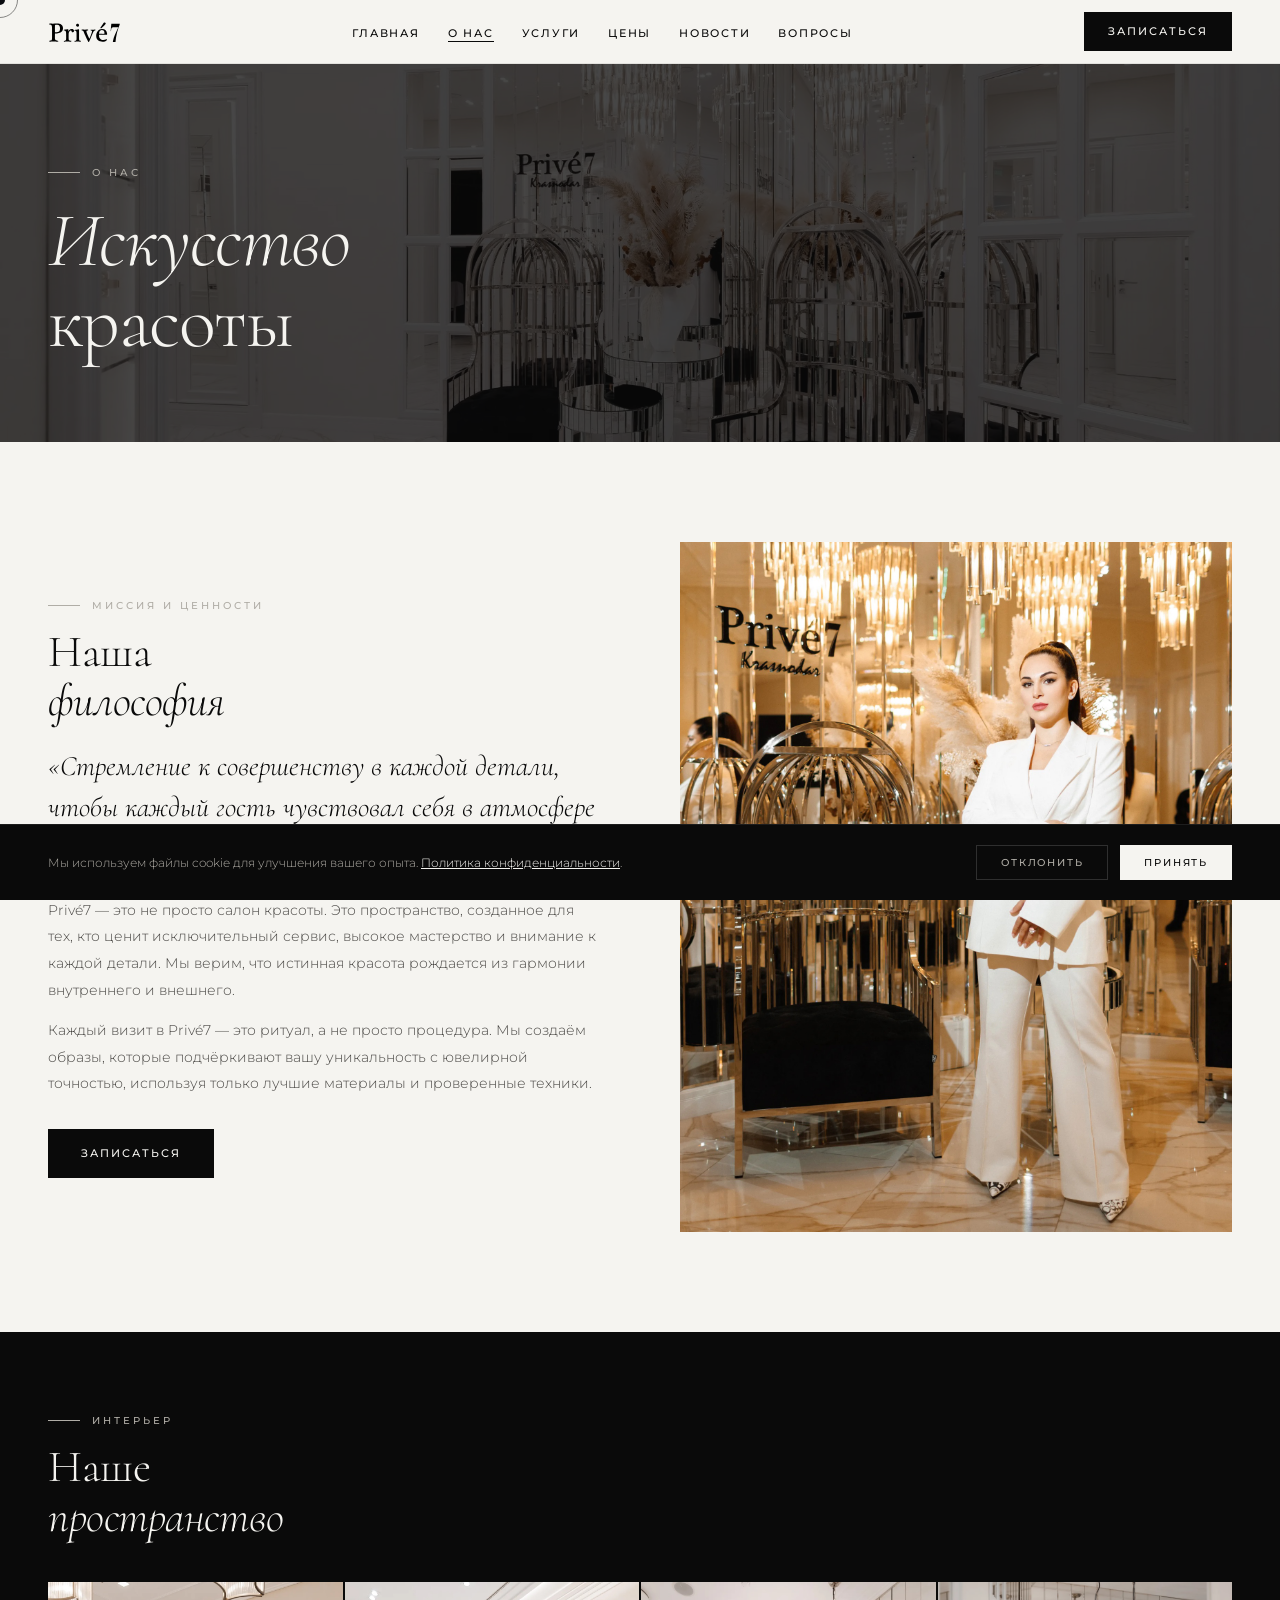
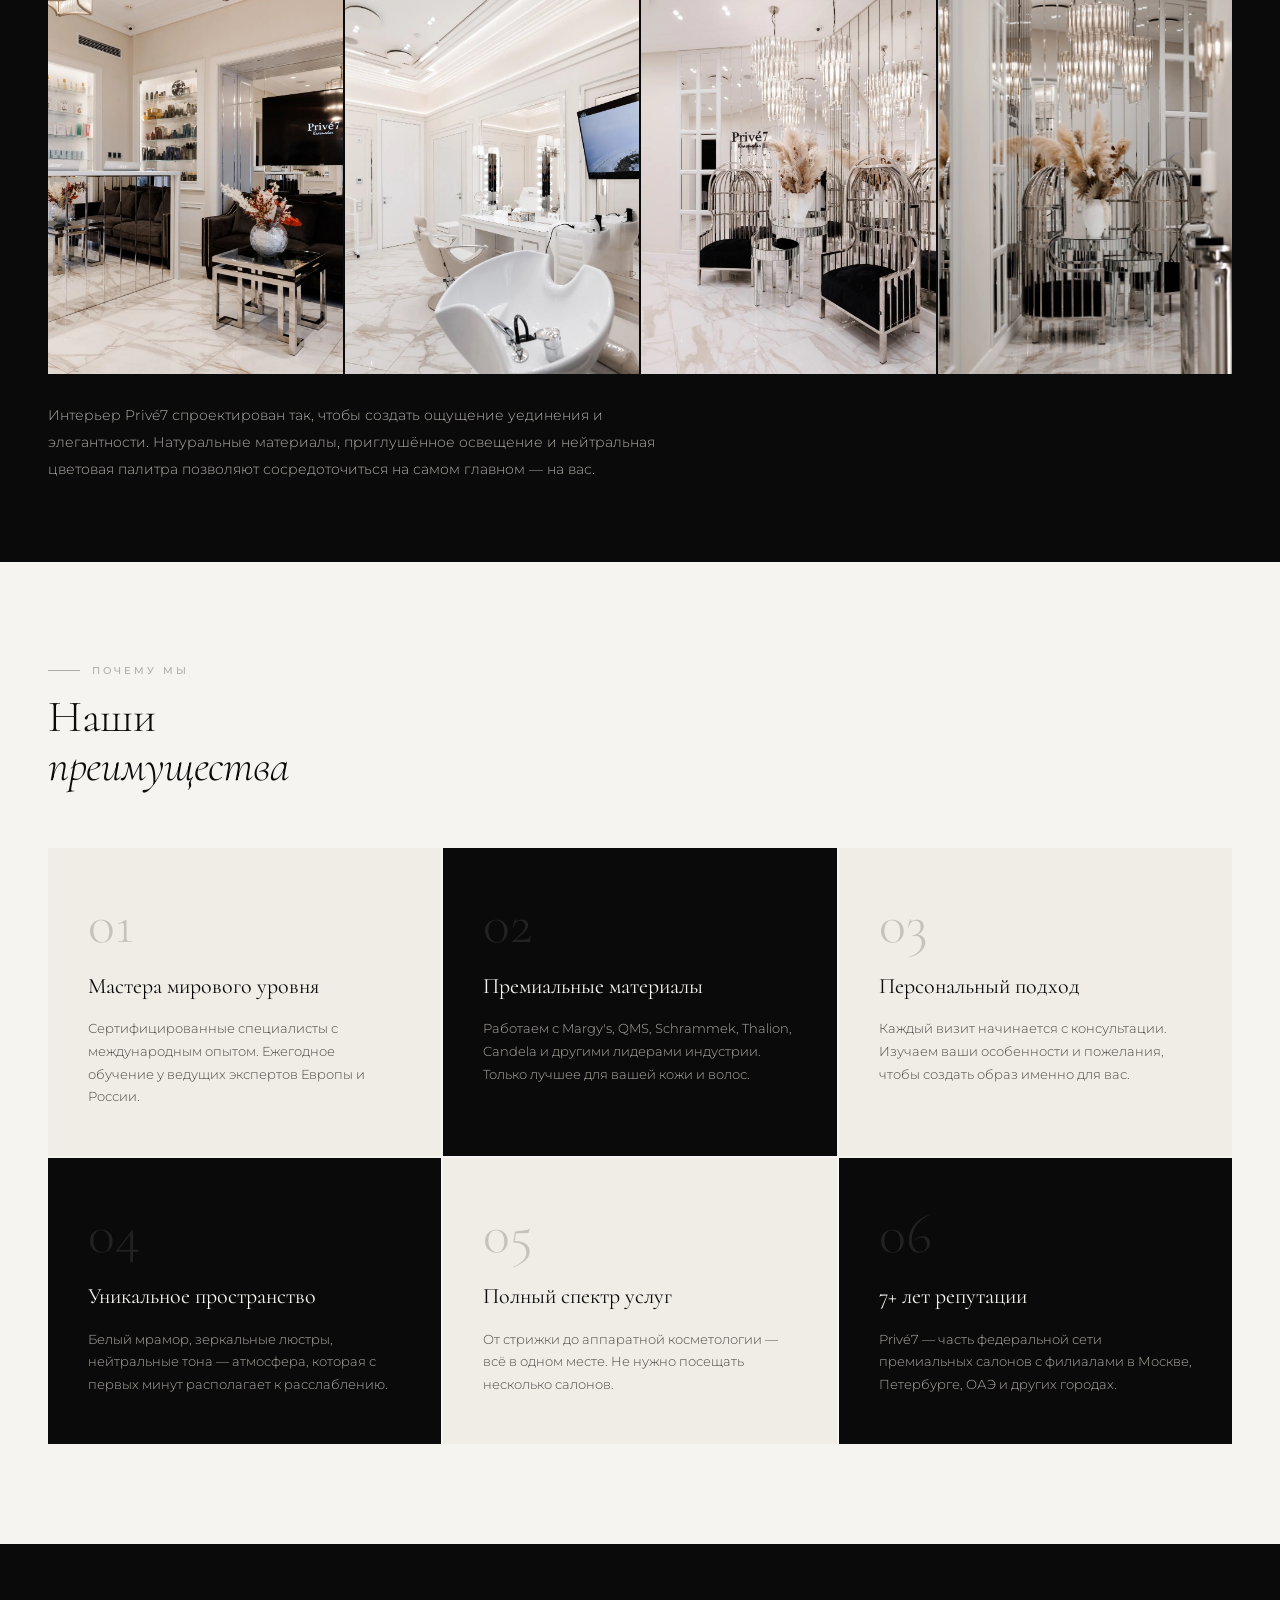
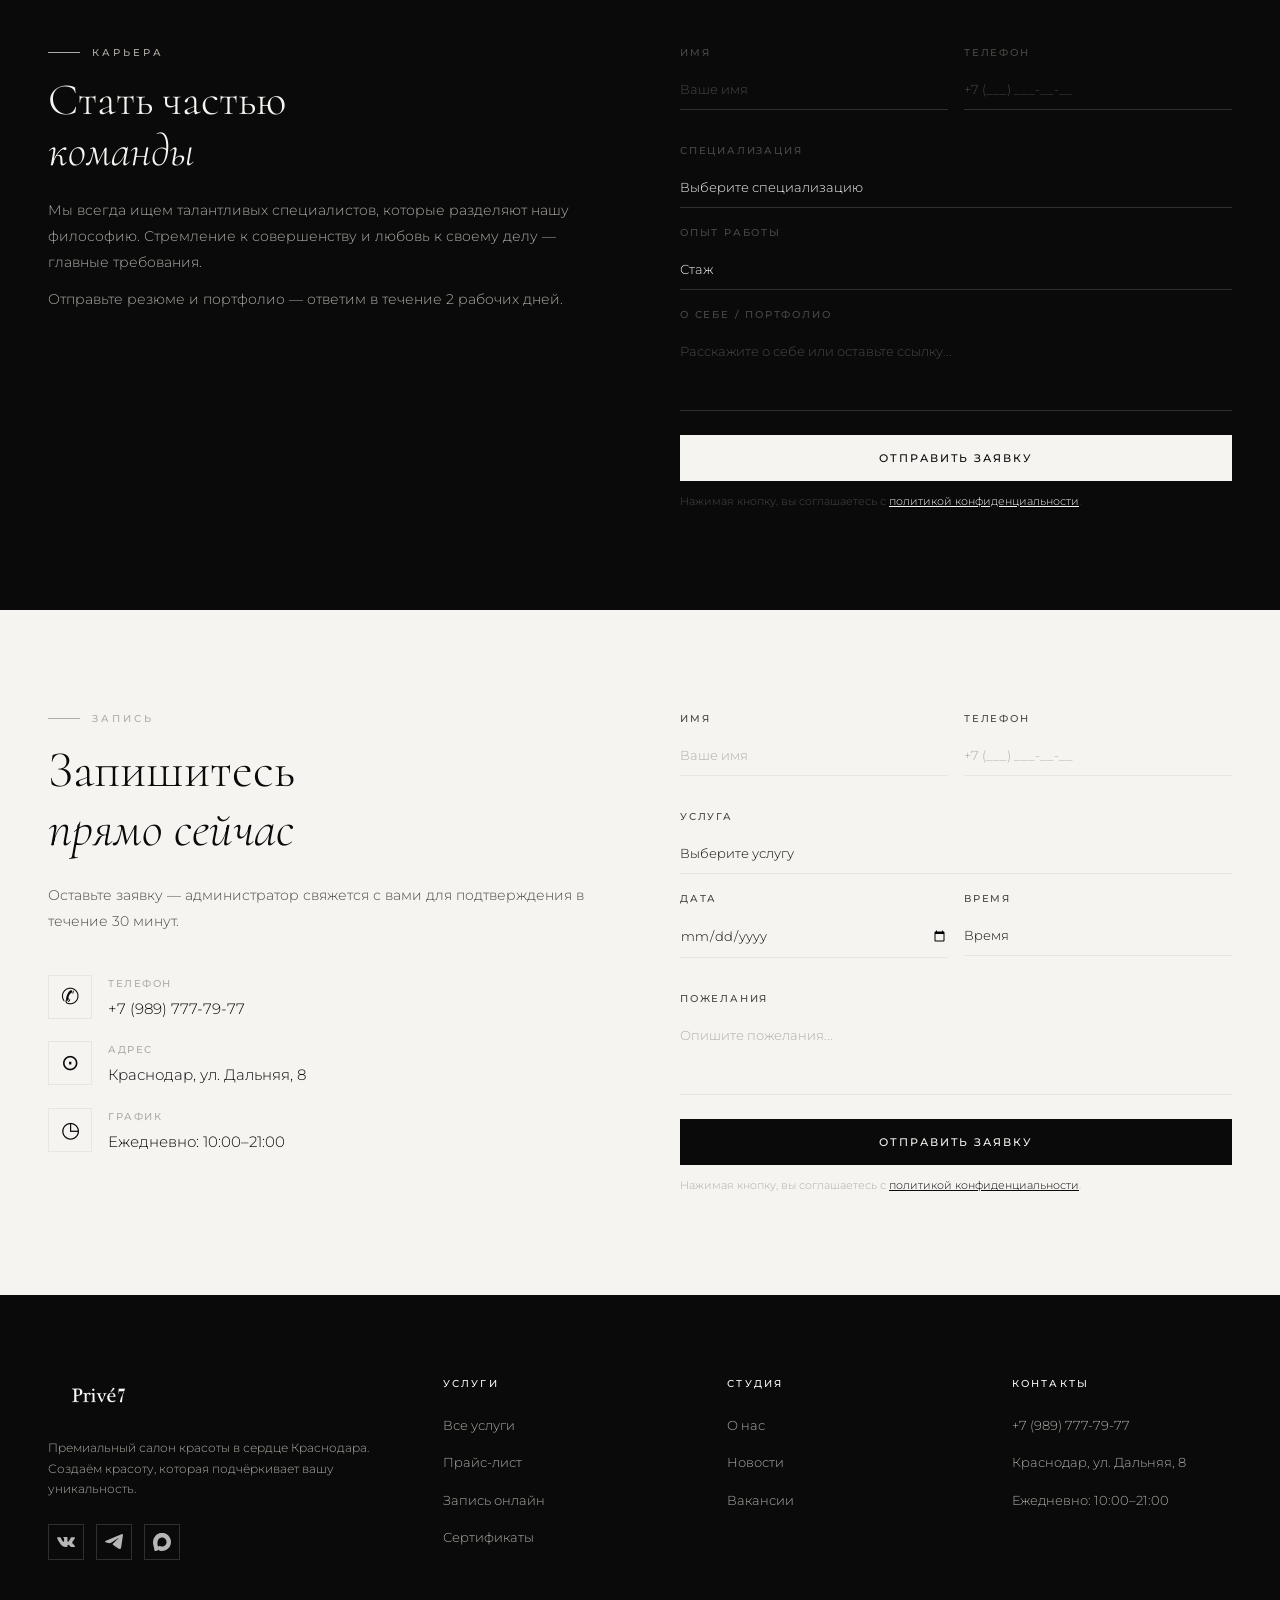
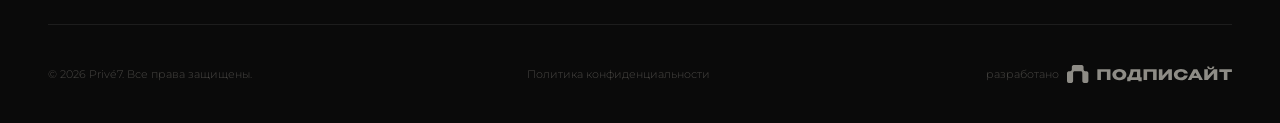
==== commit 35d6937a: "Update about.html" ====
--- a/about.html
+++ b/about.html
@@ -83,7 +83,7 @@
   </div>
 </section>
 
-<section class="masters-section">
+<section class="masters-section" style="display:none">
   <div class="masters-section-header fade-up">
     <div><div class="section-label">Команда</div><h2 class="section-heading">Наши<br><em style="font-style:italic;font-family:'Cormorant',serif;">специалисты</em></h2></div>
     <a href="masters.html" class="btn-dark" style="display:none">Все мастера</a>
--- a/styles/main.css
+++ b/styles/main.css
@@ -250,187 +250,3 @@
   @media(max-width:480px){
     .masters-grid{grid-template-columns:1fr}
   }
-.footer-logo-img{height:40px;width:auto;display:block}
-.footer-tagline{font-size:12px;color:var(--gray-mid);line-height:1.7;font-weight:300;margin-bottom:24px}
-.footer-social{display:flex;gap:12px}
-.social-link{width:36px;height:36px;border:1px solid rgba(255,255,255,.15);display:flex;align-items:center;justify-content:center;text-decoration:none;transition:border-color .3s;padding:8px}
-.social-link img{width:100%;height:100%;object-fit:contain;opacity:.7;transition:opacity .3s}
-.social-link:hover{border-color:rgba(255,255,255,.5)}
-.social-link:hover img{opacity:1}
-.footer-col-title{font-size:10px;font-weight:500;letter-spacing:.22em;text-transform:uppercase;color:var(--white);margin-bottom:20px}
-.footer-links{list-style:none;display:flex;flex-direction:column;gap:12px}
-.footer-links a{font-size:13px;color:var(--gray-mid);text-decoration:none;font-weight:300;transition:color .3s}
-.footer-links a:hover{color:var(--white)}
-.footer-bottom{display:flex;justify-content:space-between;align-items:center;flex-wrap:wrap;gap:16px}
-.footer-copy{font-size:11px;color:var(--gray-dark);font-weight:300}
-.footer-legal{display:flex;gap:24px}
-.footer-legal a{font-size:11px;color:var(--gray-dark);text-decoration:none;font-weight:300}
-.footer-legal a:hover{color:var(--white)}
-
-/* ─── ANIMATIONS ─────────────────────────── */
-.fade-up{opacity:0;transform:translateY(28px);transition:opacity .8s ease,transform .8s ease}
-.fade-up.visible{opacity:1;transform:translateY(0)}
-
-/* ─── SECTION HELPERS ─────────────────────── */
-.section-label{font-size:10px;font-weight:500;letter-spacing:.3em;text-transform:uppercase;color:var(--gray-mid);margin-bottom:14px;display:flex;align-items:center;gap:12px}
-.section-label::before{content:'';display:block;width:32px;height:1px;background:currentColor}
-.section-label.light{color:var(--gray-mid)}
-.section-heading{font-family:'Cormorant',serif;font-size:clamp(32px,3.5vw,56px);font-weight:300;line-height:1.1;letter-spacing:-.01em}
-.section-heading.light{color:var(--white)}
-
-/* ─── BUTTONS ────────────────────────────── */
-.btn-primary{font-size:11px;font-weight:500;letter-spacing:.18em;text-transform:uppercase;color:var(--black);background:var(--white);padding:14px 32px;text-decoration:none;transition:background .3s,transform .2s;display:inline-block}
-.btn-primary:hover{background:var(--gray-light);transform:translateY(-1px)}
-.btn-outline{font-size:11px;font-weight:500;letter-spacing:.18em;text-transform:uppercase;color:var(--white);background:transparent;border:1px solid rgba(255,255,255,.4);padding:14px 32px;text-decoration:none;transition:border-color .3s,background .3s;display:inline-block}
-.btn-outline:hover{border-color:var(--white);background:rgba(255,255,255,.08)}
-.btn-dark{font-size:11px;font-weight:500;letter-spacing:.18em;text-transform:uppercase;color:var(--white);background:var(--black);padding:14px 32px;text-decoration:none;transition:background .3s;display:inline-block;border:1px solid var(--black)}
-.btn-dark:hover{background:var(--gray-dark)}
-.btn-outline-dark{font-size:11px;font-weight:500;letter-spacing:.18em;text-transform:uppercase;color:var(--black);background:transparent;border:1px solid rgba(0,0,0,.3);padding:14px 32px;text-decoration:none;transition:border-color .3s;display:inline-block}
-.btn-outline-dark:hover{border-color:var(--black)}
-
-/* ─── FORMS ──────────────────────────────── */
-.form-row{display:grid;grid-template-columns:1fr 1fr;gap:16px;margin-bottom:16px}
-.form-group{display:flex;flex-direction:column;gap:8px;margin-bottom:16px}
-.form-label{font-size:10px;font-weight:500;letter-spacing:.18em;text-transform:uppercase;color:var(--gray-dark)}
-.form-input,.form-select,.form-textarea{font-family:'Montserrat',sans-serif;font-size:13px;font-weight:300;color:var(--black);background:transparent;border:none;border-bottom:1px solid var(--gray-light);padding:12px 0;outline:none;width:100%;transition:border-color .3s;appearance:none}
-.form-input::placeholder,.form-textarea::placeholder{color:var(--gray-mid)}
-.form-input:focus,.form-select:focus,.form-textarea:focus{border-bottom-color:var(--black)}
-.form-textarea{resize:none;height:80px}
-.form-submit{font-family:'Montserrat',sans-serif;font-size:11px;font-weight:500;letter-spacing:.18em;text-transform:uppercase;color:var(--white);background:var(--black);border:none;padding:16px 48px;width:100%;margin-top:8px;transition:background .3s,transform .2s}
-.form-submit:hover{background:var(--gray-dark);transform:translateY(-1px)}
-.form-note{font-size:11px;color:var(--gray-mid);margin-top:12px;font-weight:300;line-height:1.6}
-.form-note a{color:var(--black);text-decoration:underline}
-
-/* Dark form variant */
-.form-dark .form-input,.form-dark .form-select,.form-dark .form-textarea{color:var(--white);border-bottom-color:rgba(255,255,255,.15)}
-.form-dark .form-input::placeholder,.form-dark .form-textarea::placeholder{color:var(--gray-dark)}
-.form-dark .form-input:focus,.form-dark .form-select:focus,.form-dark .form-textarea:focus{border-bottom-color:var(--white)}
-.form-dark .form-select option{background:var(--black)}
-.form-dark .form-submit{color:var(--black);background:var(--white)}
-.form-dark .form-submit:hover{background:var(--gray-light)}
-.form-dark .form-note a{color:var(--white)}
-.form-dark .form-label{color:var(--gray-dark)}
-
-/* ─── PAGE HERO ──────────────────────────── */
-.page-hero{margin-top:64px;background:var(--black);padding:100px 48px 80px;position:relative;overflow:hidden}
-.page-hero-bg{position:absolute;inset:0;width:100%;height:100%;object-fit:cover;opacity:.25}
-.page-hero-content{position:relative;z-index:2;max-width:700px}
-.page-hero-label{font-size:10px;font-weight:500;letter-spacing:.3em;text-transform:uppercase;color:var(--gray-mid);margin-bottom:20px;display:flex;align-items:center;gap:12px}
-.page-hero-label::before{content:'';display:block;width:32px;height:1px;background:var(--gray-mid)}
-.page-hero-h1{font-family:'Cormorant',serif;font-size:clamp(48px,6vw,88px);font-weight:300;line-height:1.05;color:var(--white);letter-spacing:-.02em}
-.page-hero-h1 em{font-style:italic}
-.page-hero-sub{font-size:14px;color:var(--gray-mid);margin-top:24px;font-weight:300;max-width:500px;line-height:1.75}
-
-/* ─── PRIVACY POPUP ──────────────────────── */
-#privacyPopup{display:none;position:fixed;inset:0;z-index:9000;background:rgba(0,0,0,.6);backdrop-filter:blur(4px);align-items:center;justify-content:center}
-.privacy-inner{background:var(--white);max-width:680px;width:90%;max-height:82vh;overflow-y:auto;padding:48px;position:relative}
-.privacy-close{position:absolute;top:20px;right:24px;background:none;border:none;font-size:28px;color:var(--black);line-height:1;font-family:sans-serif}
-.privacy-h{font-family:'Cormorant',serif;font-size:32px;font-weight:400;margin-bottom:8px}
-.privacy-date{font-size:11px;color:var(--gray-mid);margin-bottom:28px;font-weight:300}
-.privacy-body{font-size:13px;color:var(--gray-dark);line-height:1.85;font-weight:300}
-.privacy-body p{margin-bottom:16px}
-.privacy-body strong{font-weight:500;color:var(--black)}
-
-/* ─── CERTIFICATE POPUP ──────────────────────── */
-#certPopup{display:none;position:fixed;inset:0;z-index:9000;background:rgba(0,0,0,.6);backdrop-filter:blur(4px);align-items:center;justify-content:center}
-.cert-inner{background:var(--white);max-width:680px;width:90%;max-height:82vh;overflow-y:auto;padding:48px;position:relative}
-.cert-close{position:absolute;top:20px;right:24px;background:none;border:none;font-size:28px;color:var(--black);line-height:1;font-family:sans-serif}
-.cert-h{font-family:'Cormorant',serif;font-size:32px;font-weight:400;margin-bottom:8px}
-.cert-date{font-size:11px;color:var(--gray-mid);margin-bottom:28px;font-weight:300}
-.cert-body{font-size:13px;color:var(--gray-dark);line-height:1.85;font-weight:300}
-.cert-body p{margin-bottom:16px}
-.cert-body strong{font-weight:500;color:var(--black)}
-.cert-list{display:flex;flex-direction:column}
-.cert-item{border-bottom:1px solid var(--gray-light)}
-.cert-question{display:flex;justify-content:space-between;align-items:center;padding:24px 0;font-size:15px;font-weight:300;color:var(--black);cursor:pointer;transition:color .3s}
-.cert-question:hover{color:var(--gray-dark)}
-.cert-arrow{font-size:18px;transition:transform .4s;color:var(--black);flex-shrink:0;margin-left:24px}
-.cert-item.open .cert-arrow{transform:rotate(90deg)}
-.cert-answer{font-size:13px;color:var(--gray-dark);line-height:1.85;font-weight:300;max-height:0;overflow:hidden;transition:max-height .6s ease,padding .3s;padding-bottom:0}
-.cert-item.open .cert-answer{max-height:10000px;padding-bottom:24px}
-.cert-answer a{color:var(--black);text-decoration:underline}
-.cert-answer a:hover{color:var(--gray-dark)}
-
-/* ─── TABLET 1024px ──────────────────────── */
-@media(max-width:1024px){
-  nav{padding:0 24px}
-  a,button,input,select,textarea{cursor:auto!important}
-  .nav-links,.nav-cta{display:none}
-  .mobile-toggle{display:flex}
-  .cursor,.cursor-follower{display:none!important}
-  footer{padding:60px 24px 32px}
-  .footer-top{grid-template-columns:1fr 1fr;gap:40px}
-  .cookie-banner{padding:20px 24px}
-}
-
-/* ─── MOBILE 768px ───────────────────────── */
-@media(max-width:768px){
-  nav{height:56px}
-  .nav-logo-img{height:28px}
-  .mobile-menu{top:56px}
-  .page-hero{margin-top:56px;padding:60px 20px 48px}
-  .section-heading{font-size:clamp(26px,7vw,40px)}
-  .footer-top{grid-template-columns:1fr;gap:28px}
-  .footer-bottom{flex-direction:column;align-items:flex-start;gap:8px}
-  .footer-legal{flex-direction:column;gap:6px}
-  .cookie-banner{flex-direction:column;padding:16px 20px;gap:12px;align-items:flex-start}
-  .cookie-actions{width:100%;display:flex}
-  .cookie-accept,.cookie-decline{flex:1;text-align:center}
-  .form-row{grid-template-columns:1fr}
-  .btn-primary,.btn-outline,.btn-dark,.btn-outline-dark{width:100%;text-align:center;box-sizing:border-box}
-  #privacyPopup .privacy-inner{padding:28px 20px;max-height:90vh}
-}
-
-
-  /* MASTERS SECTION (shared) */
-  .masters-section{padding:100px 48px}
-  .masters-section-header{display:flex;align-items:flex-end;justify-content:space-between;margin-bottom:48px;flex-wrap:wrap;gap:24px}
-  .masters-grid{display:grid;grid-template-columns:repeat(4,1fr);gap:2px}
-  .master-card{position:relative;overflow:hidden}
-  .master-photo{width:100%;aspect-ratio:3/4;object-fit:cover;display:block;transition:transform 6s ease}
-  .master-card:hover .master-photo{transform:scale(1.04)}
-  .master-overlay{position:absolute;bottom:0;left:0;right:0;background:linear-gradient(to top,rgba(0,0,0,.78),transparent);padding:32px 24px 28px;transform:translateY(8px);transition:transform .4s}
-  .master-card:hover .master-overlay{transform:translateY(0)}
-  .master-role{font-size:10px;font-weight:500;letter-spacing:.2em;text-transform:uppercase;color:var(--gray-mid);margin-bottom:6px}
-  .master-name{font-family:'Cormorant',serif;font-size:22px;font-weight:400;color:var(--white);line-height:1.2}
-  .master-spec{font-size:12px;color:var(--gray-mid);margin-top:4px;font-weight:300}
-
-  /* JOIN / CAREER FORM */
-  .join-section{padding:100px 48px;background:var(--black);display:grid;grid-template-columns:1fr 1fr;gap:80px;align-items:start}
-  .join-title{font-family:'Cormorant',serif;font-size:clamp(32px,3.5vw,52px);font-weight:300;line-height:1.15;margin-top:12px;color:var(--white)}
-  .join-title em{font-style:italic}
-  .join-text{font-size:14px;color:var(--gray-mid);line-height:1.85;font-weight:300;margin-top:20px}
-
-  /* BOOKING STRIP */
-  .booking-strip{padding:80px 48px;display:grid;grid-template-columns:1fr 1fr;gap:80px;align-items:center}
-  .booking-strip-h{font-family:'Cormorant',serif;font-size:clamp(28px,3.5vw,48px);font-weight:300;line-height:1.2;margin-top:12px}
-  .booking-strip-h em{font-style:italic}
-  .booking-strip-sub{font-size:14px;color:var(--gray-dark);margin-top:12px;font-weight:300;line-height:1.8}
-  .contact-details{display:flex;flex-direction:column;gap:20px}
-  .contact-item{display:flex;gap:16px;align-items:flex-start}
-  .contact-icon{width:44px;height:44px;border:1px solid var(--gray-light);display:flex;align-items:center;justify-content:center;flex-shrink:0;font-size:22px;line-height:1}
-  .contact-label{font-size:10px;font-weight:500;letter-spacing:.15em;text-transform:uppercase;color:var(--gray-mid);margin-bottom:4px}
-  .contact-value{font-size:15px;color:var(--black);font-weight:300}
-  .contact-value a{color:inherit;text-decoration:none}
-  .contact-value a:hover{text-decoration:underline}
-
-  /* TABLET */
-  @media(max-width:1024px){
-    .masters-section{padding:64px 24px}
-    .masters-grid{grid-template-columns:repeat(2,1fr)}
-    .join-section{grid-template-columns:1fr;gap:48px;padding:64px 24px}
-    .booking-strip{grid-template-columns:1fr;gap:40px;padding:64px 24px}
-  }
-  /* MOBILE */
-  @media(max-width:768px){
-    .page-hero{margin-top:56px;padding:56px 20px 44px}
-    .page-hero-h1{font-size:clamp(36px,10vw,64px)}
-    .masters-section{padding:56px 20px}
-    .masters-section-header{flex-direction:column;align-items:flex-start}
-    .masters-grid{grid-template-columns:repeat(2,1fr)}
-    .join-section{padding:56px 20px}
-    .booking-strip{padding:56px 20px}
-  }
-  @media(max-width:480px){
-    .masters-grid{grid-template-columns:1fr}
-  }
